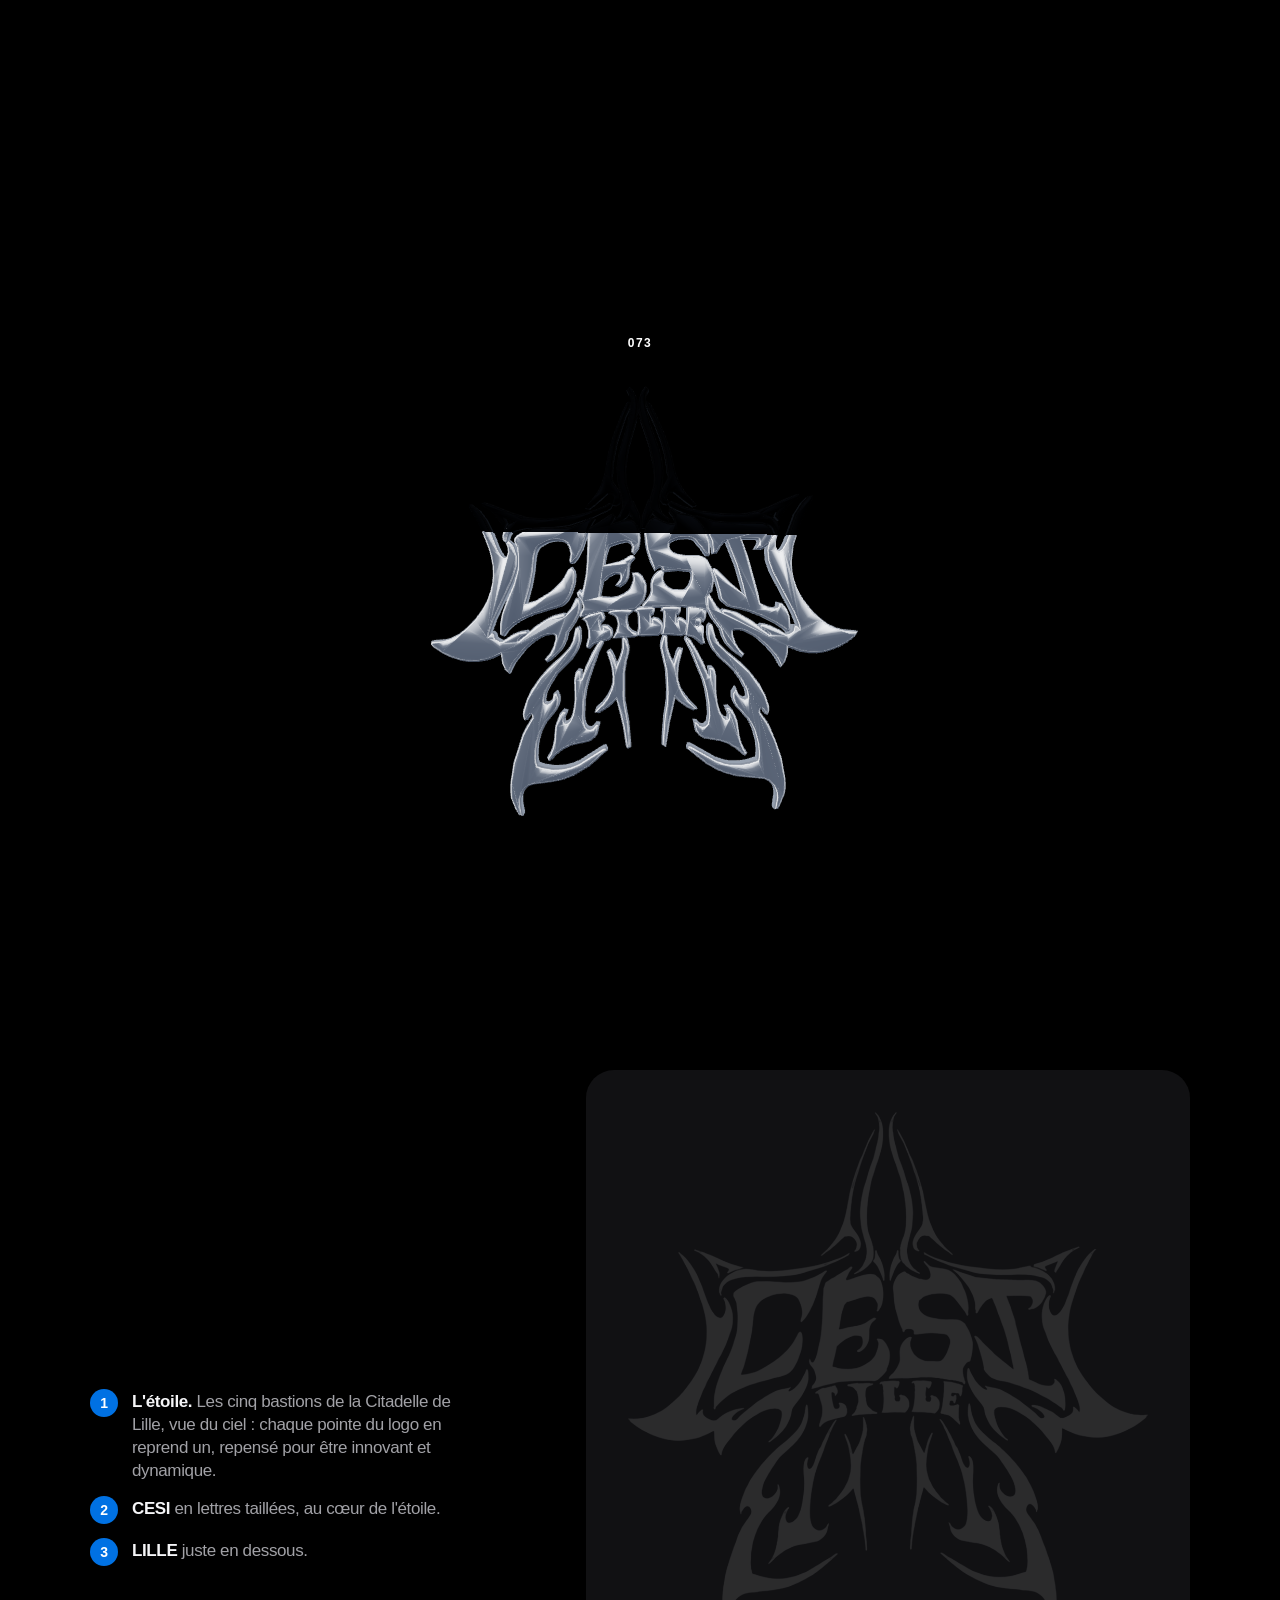
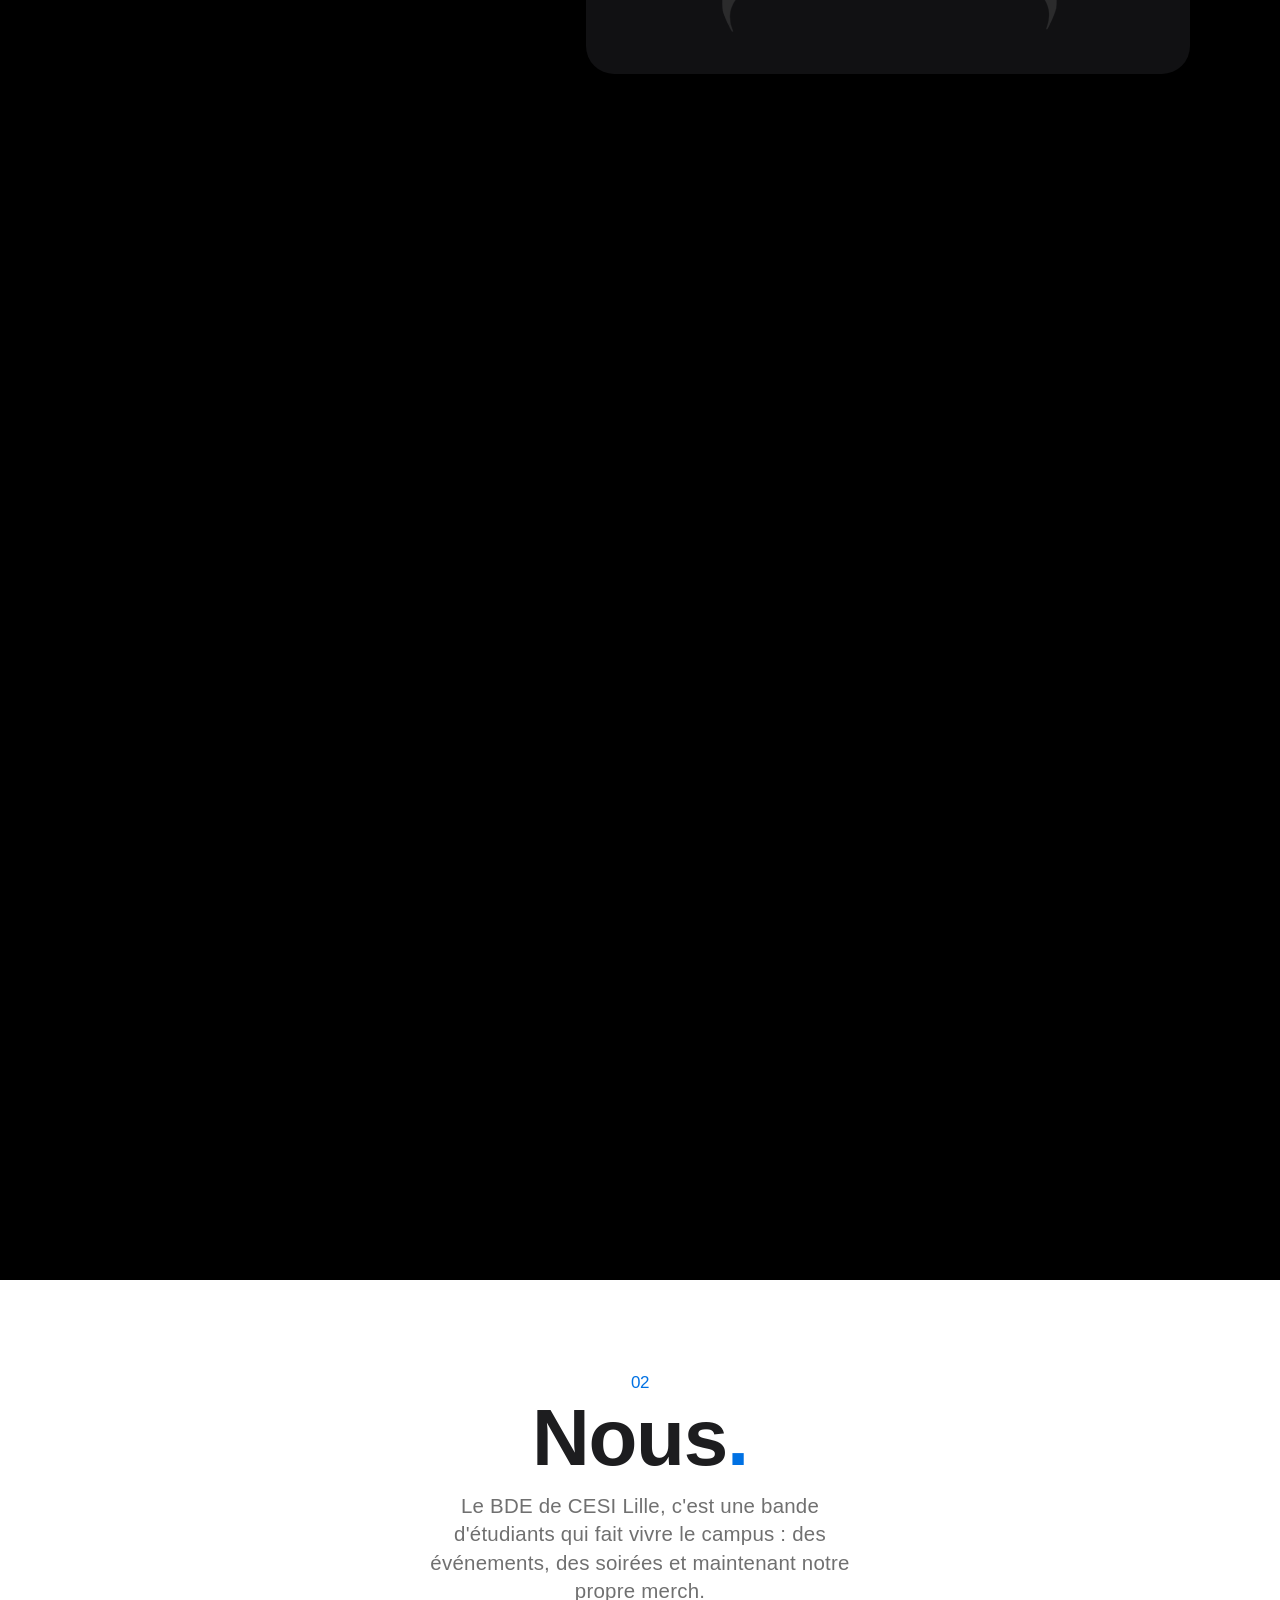
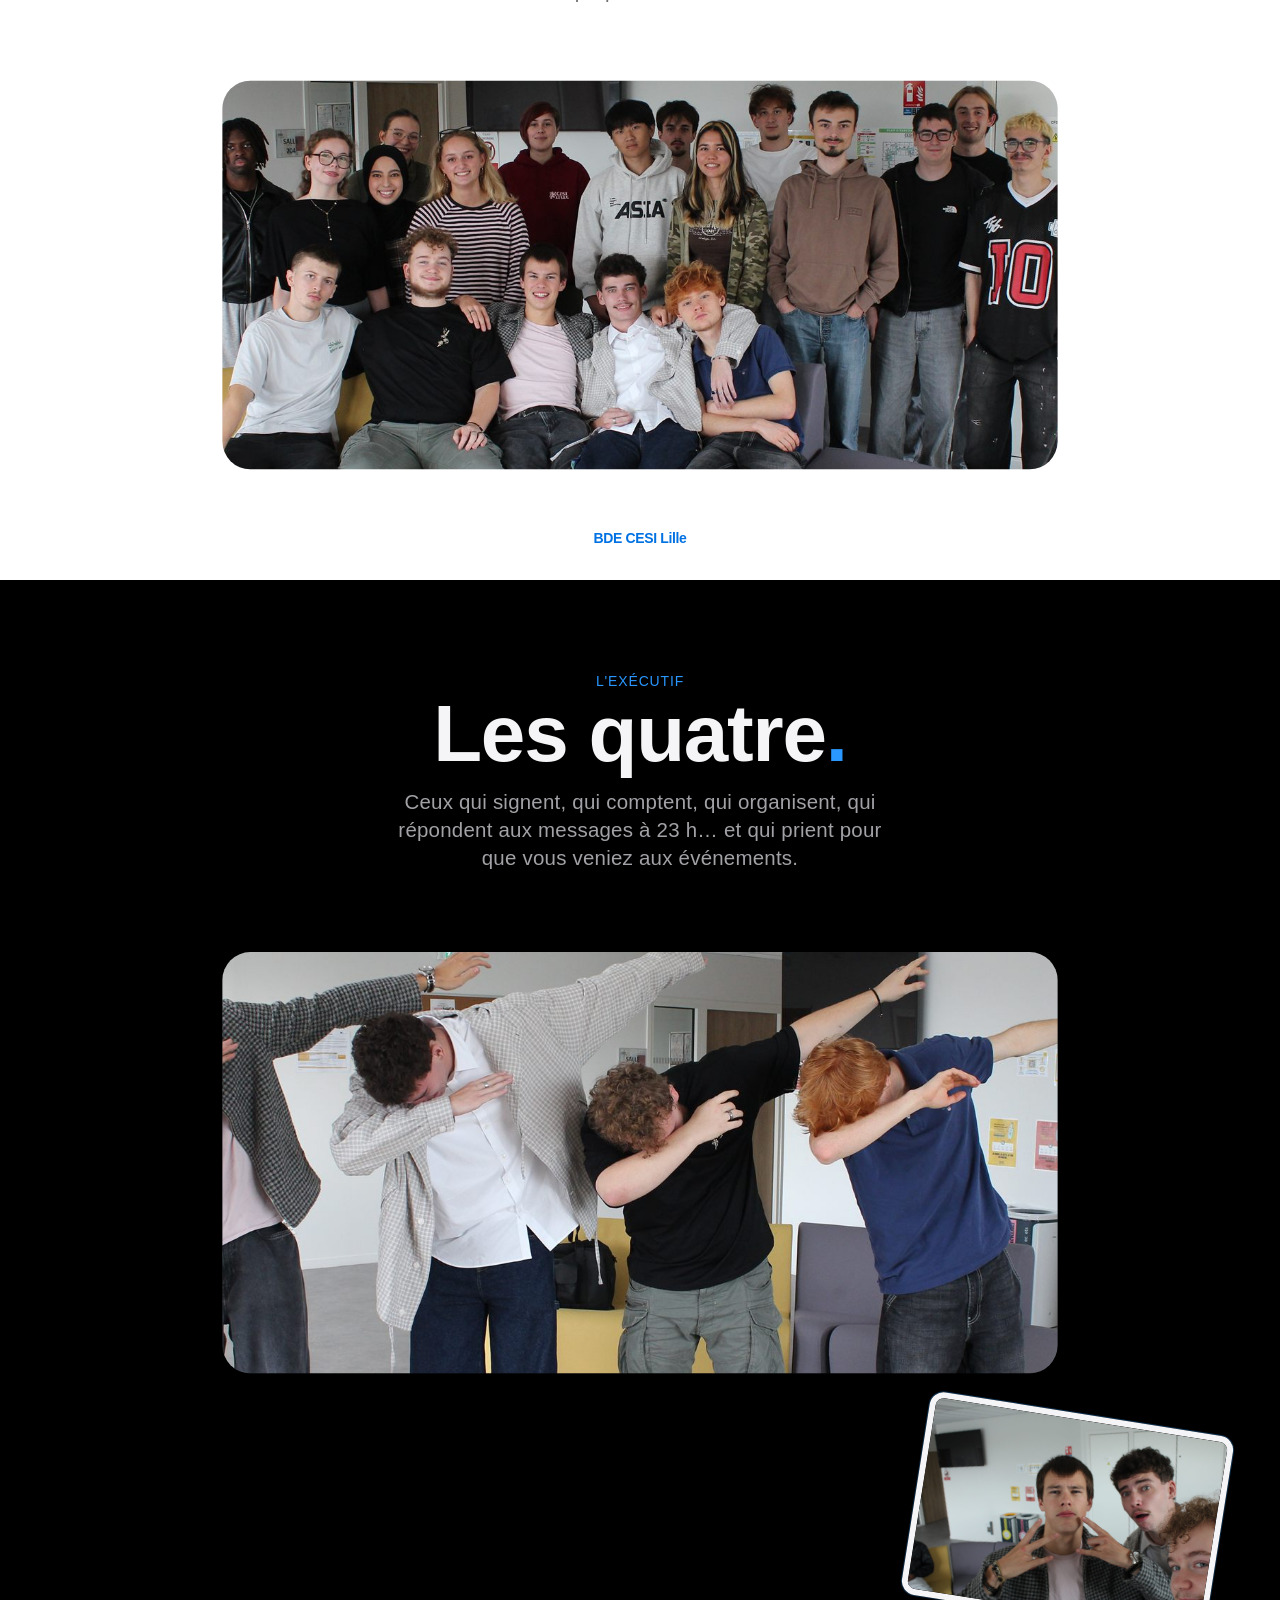
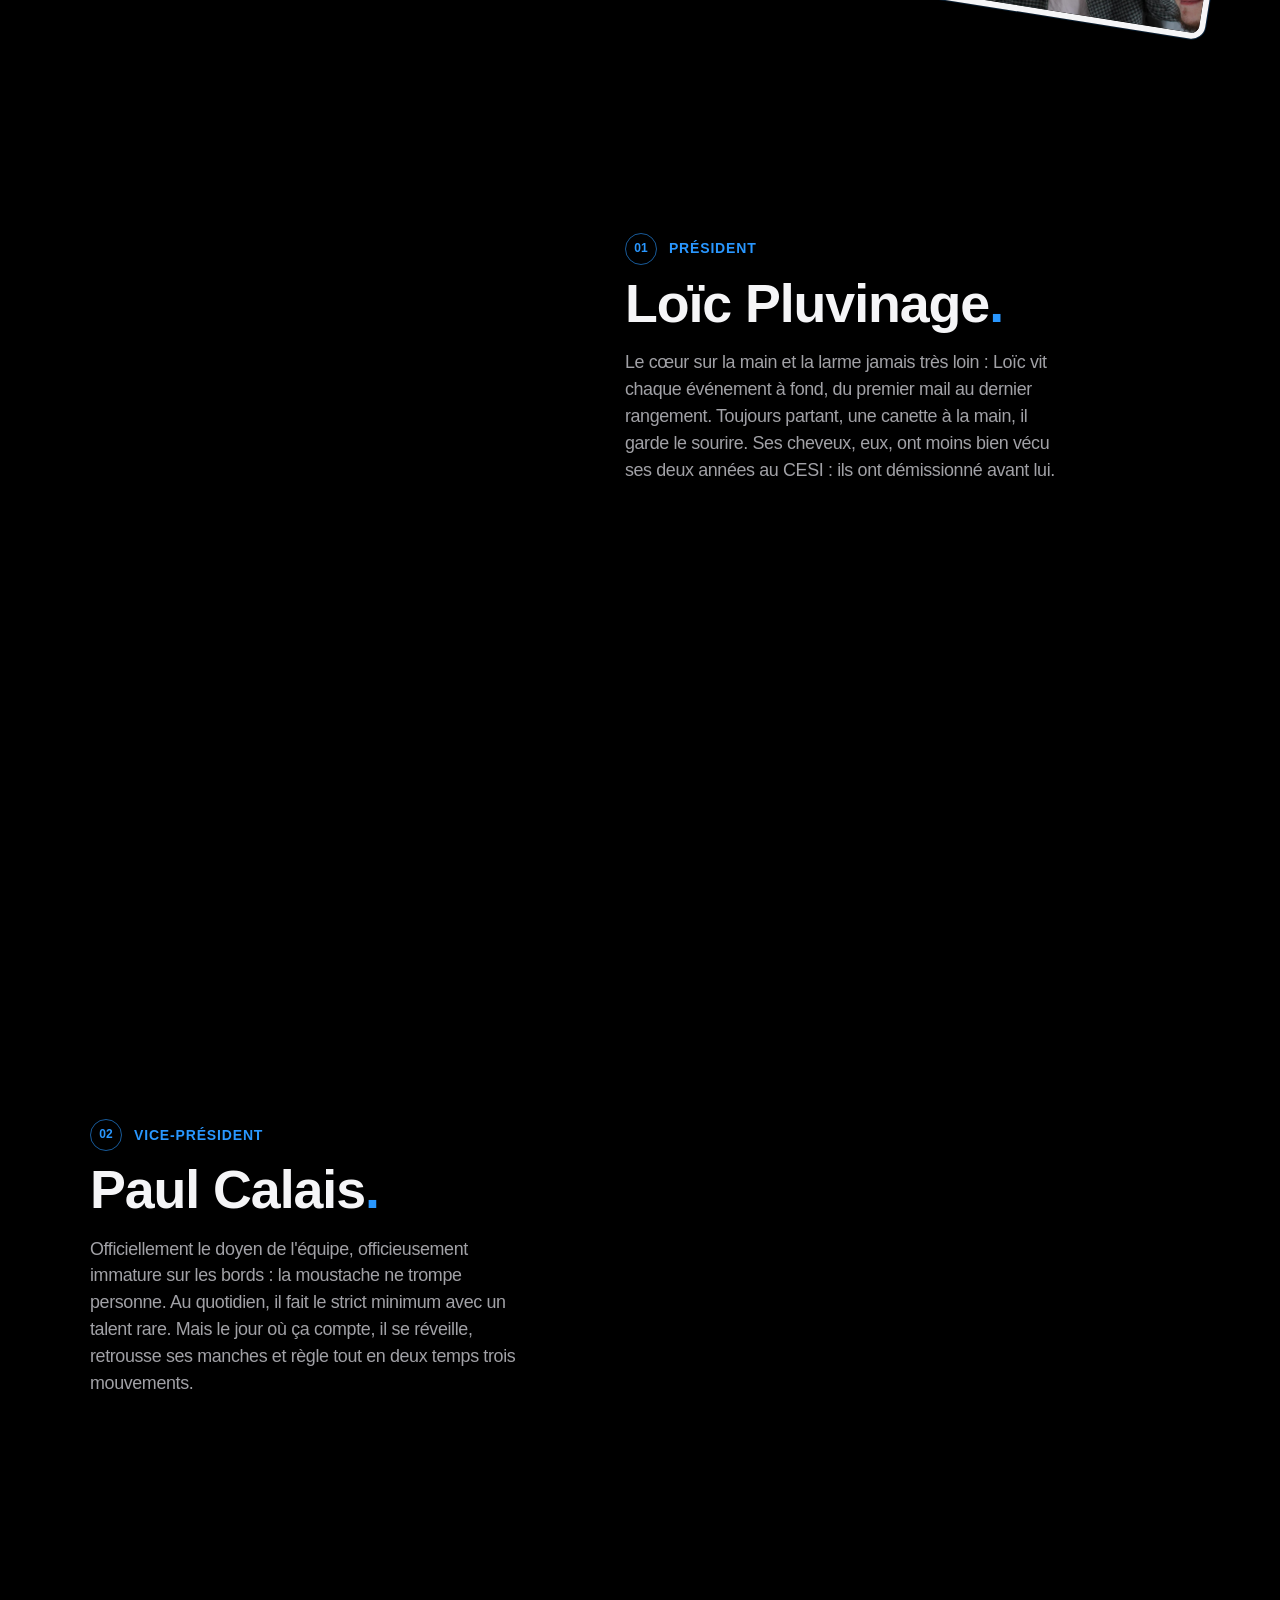
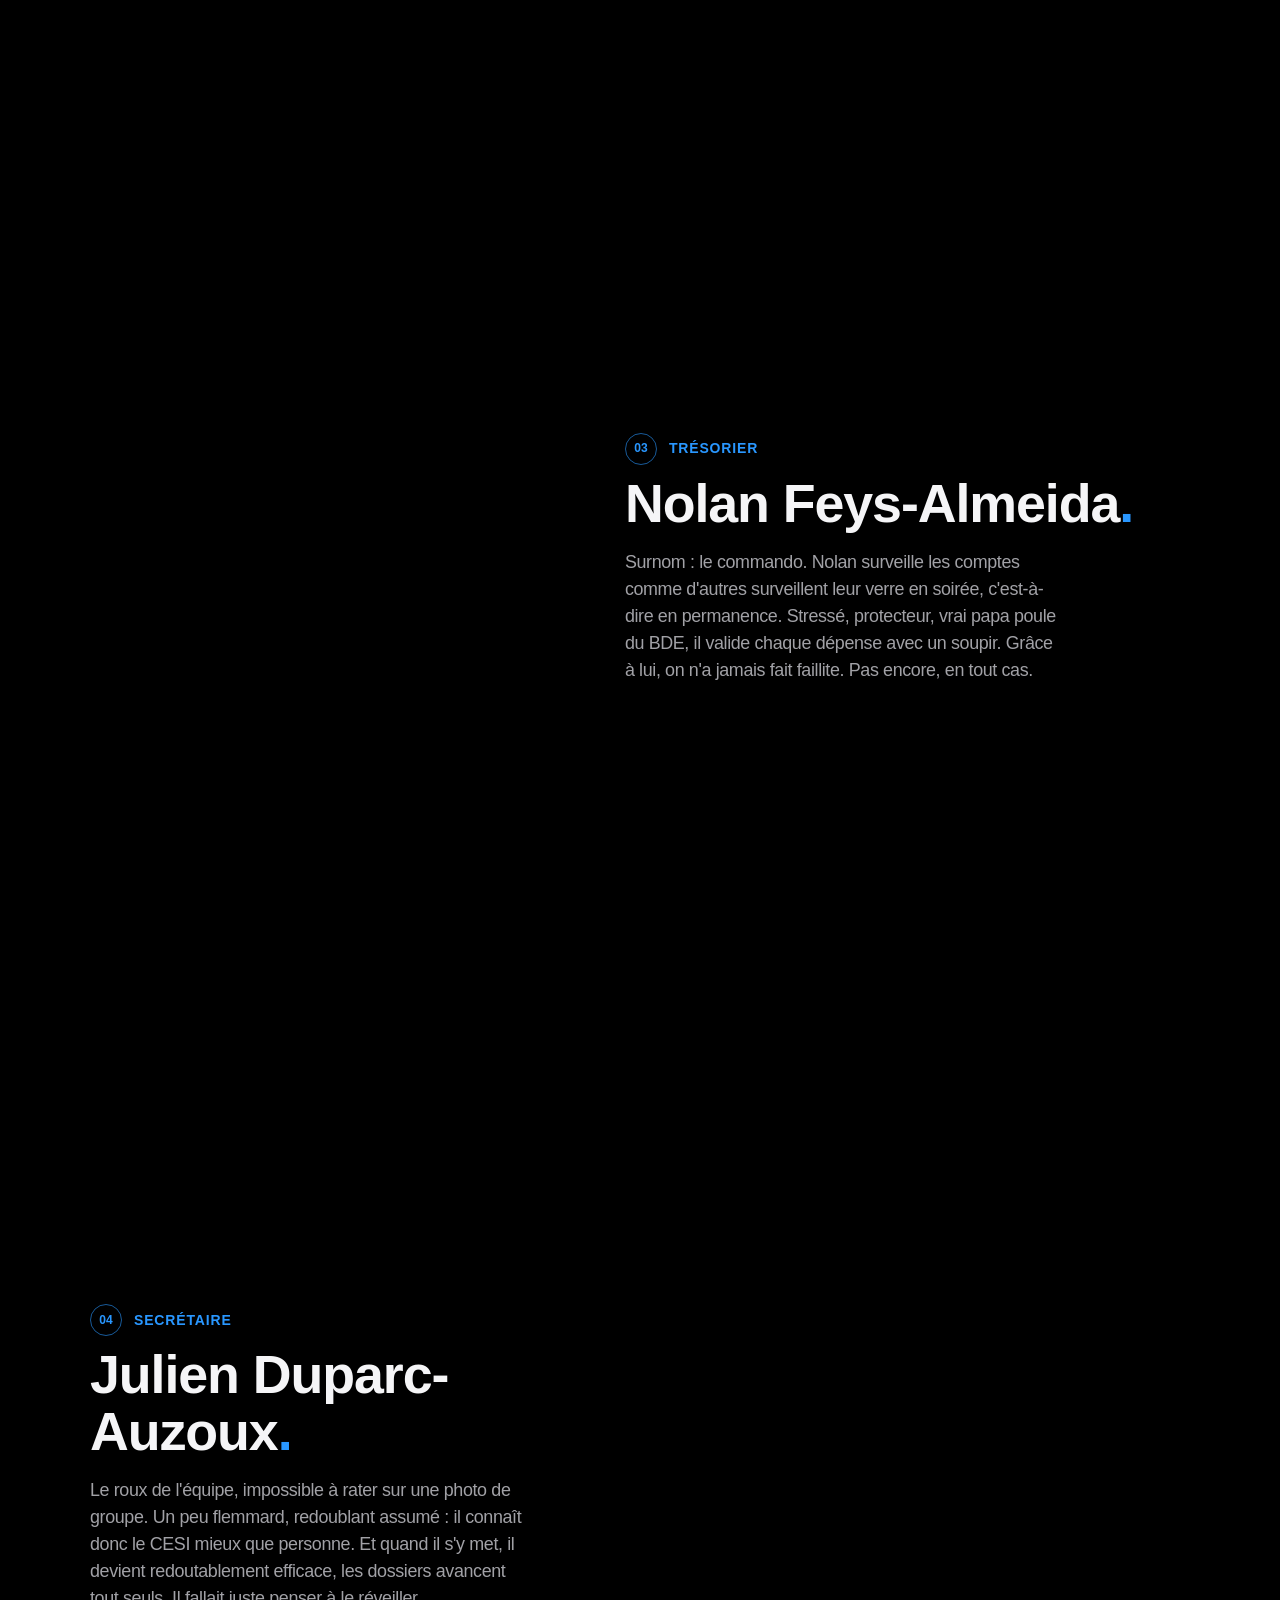
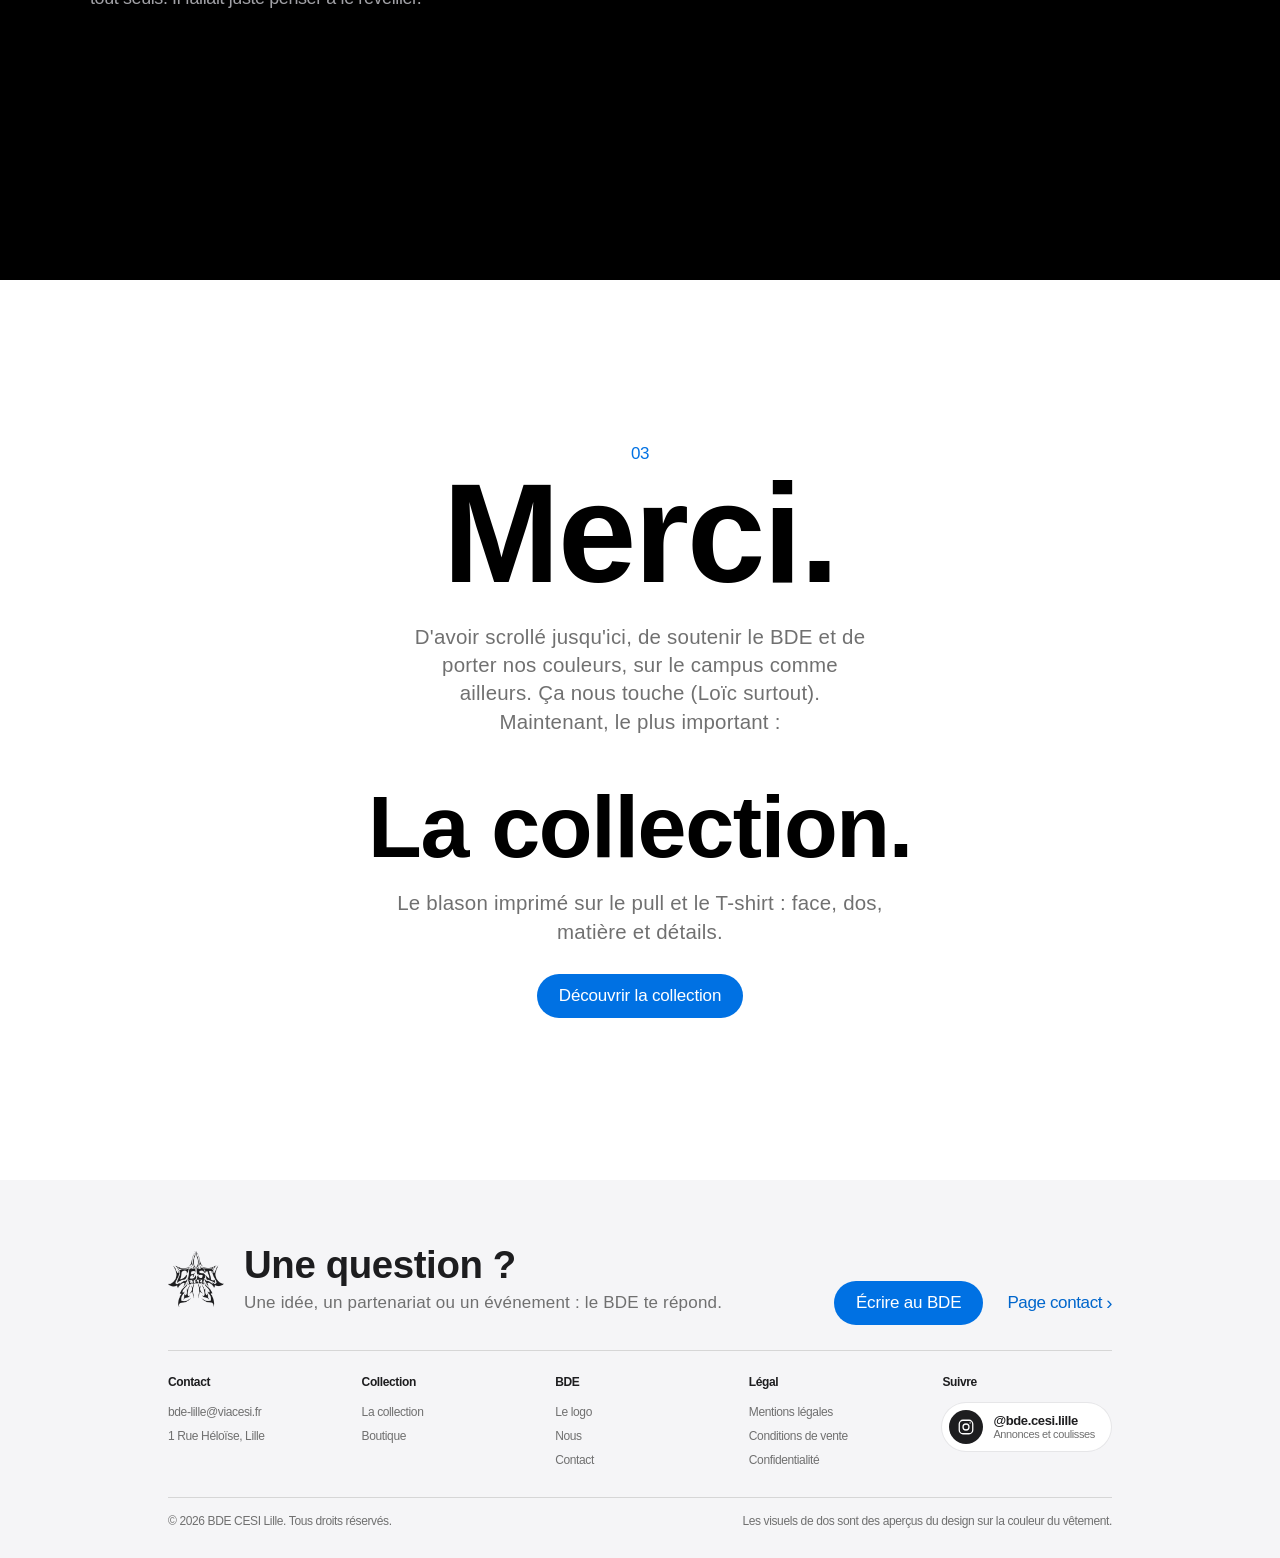
==== index.html @ ef1045b8 "Collection sur téléphone : fond gris sous la tringle avant le booster, photo fixe dans la fiche, −10" ====
<!DOCTYPE html>
<html lang="fr">
<head>
<meta charset="UTF-8">
<meta name="viewport" content="width=device-width, initial-scale=1, viewport-fit=cover">
<meta http-equiv="Content-Security-Policy" content="default-src 'self' https://bde-cesi-lille.sumupstore.com; img-src 'self' data:; style-src 'self' 'unsafe-inline'; script-src 'self'; connect-src 'self'; base-uri 'self'; form-action 'self'; object-src 'none'; frame-src 'none'; worker-src 'none'; manifest-src 'none'; media-src 'none'">
<meta name="referrer" content="strict-origin-when-cross-origin">
<meta name="theme-color" content="#ffffff">
<title>BDE CESI Lille</title>
<meta name="description" content="Le BDE de CESI Lille, école d'ingénieurs lilloise. Découvrez le nouveau blason CESI Lille 2026-2027, son rendu sur le hoodie et le T-shirt, et le BDE qui le porte.">
<meta property="og:title" content="BDE CESI Lille – Le blason 2026-2027">
<meta property="og:description" content="Le nouveau blason CESI Lille, du dessin au vêtement.">
<meta property="og:image" content="https://bde-cesi-lille.fr/images/partage.jpg">
<meta property="og:image:width" content="1200">
<meta property="og:image:height" content="630">
<meta property="og:image:alt" content="Logo du BDE CESI Lille, noir sur fond blanc">
<meta property="og:type" content="website">
<meta name="twitter:card" content="summary_large_image">
<meta name="twitter:image" content="https://bde-cesi-lille.fr/images/partage.jpg">
<link rel="icon" type="image/png" href="favicon.png">
<link rel="stylesheet" href="site.css?v=2026112638">
<script src="boot.js?v=2026112638"></script>
<script src="vendor/gsap.min.js" defer></script>
<script src="vendor/ScrollTrigger.min.js" defer></script>
<script src="products.js?v=2026112638" defer></script>
<script src="chargement.js?v=2026112638" defer></script>
<script src="nav.js?v=2026112638" defer></script>
<script src="logo-shape.js?v=2026112638" defer></script>
<script type="module" src="pendant.js?v=2026112638"></script>
<script src="home.js?v=2026112638" defer></script>
</head>
<body>
<!-- Écran de chargement (une fois par session) : la page est noire et le médaillon 3D lui-même se remplit de chrome liquide -->
<div class="loader" id="loader" aria-hidden="true">
  <p class="ld-count" id="ldCount">000</p>
</div>
<!-- Filtre « liquide » de la peinture du curseur : les gouttes se fondent en une seule masse aux bords nets et arrondis -->
<svg class="sr" width="0" height="0" aria-hidden="true" focusable="false"><filter id="inkGoo" x="-10%" y="-10%" width="120%" height="120%" color-interpolation-filters="sRGB">
  <feGaussianBlur in="SourceGraphic" stdDeviation="16" result="b"/>
  <feColorMatrix in="b" mode="matrix" values="1 0 0 0 0  0 1 0 0 0  0 0 1 0 0  0 0 0 26 -11"/>
</filter></svg>
<a class="skip" href="#contenu">Aller au contenu</a>

<!-- Navigation globale -->
<header class="gnav" id="gnav" data-intro>
  <div class="wrap">
    <a class="brand" href="./" aria-label="BDE CESI Lille – accueil"><img src="images/logo-noir.png" alt="" width="192" height="192"></a>
    <nav aria-label="Navigation principale">
      <ul>
        <li><a href="./" aria-current="page">Accueil</a></li>
        <li><a href="collection.html">Collection</a></li>
        <li><a href="boutique.html">Boutique</a></li>
        <li><a href="contact.html">Contact</a></li>
      </ul>
    </nav>
    <div class="tools">
      <a class="icon" href="boutique.html" aria-label="Boutique"><svg viewBox="0 0 24 24" width="17" height="17" fill="none" stroke="currentColor" stroke-width="1.5" stroke-linecap="round" stroke-linejoin="round" aria-hidden="true"><path d="M6 8h12l-1 12H7L6 8z"/><path d="M9 8V6a3 3 0 0 1 6 0v2"/></svg></a>
      <button class="icon burger" type="button" aria-label="Ouvrir le menu" aria-expanded="false" aria-controls="sheet"><span></span><span></span></button>
    </div>
  </div>
</header>
<nav class="sheet" id="sheet" aria-label="Menu">
  <a href="./">Accueil</a>
  <a href="collection.html">Collection</a>
  <a href="boutique.html">Boutique</a>
  <a href="contact.html">Contact</a>
</nav>

<main id="contenu">

<!-- HERO -->
<section class="hero" id="hero" aria-labelledby="hero-title">
  <div class="hero-copy" id="heroCopy">
    <h1 class="display" id="hero-title">
      <span class="ln"><span>Porter l'école.</span></span>
      <span class="ln"><span>Bien au-delà du campus.</span></span>
    </h1>
    <p class="lead sub muted" data-intro>Le nouveau blason CESI Lille 2026–2027.</p>
  </div>
  <div class="stage" id="stage">
    <div class="logo" id="heroLogo">
      <div class="spin" id="heroSpin" role="img" tabindex="0" aria-label="Pendentif chromé au blason CESI Lille. Maintiens le clic et fais glisser pour le faire tourner, ou utilise les flèches du clavier.">
        <img src="images/logo-noir-grand.png" alt="" width="1000" height="1000" fetchpriority="high" draggable="false">
        <span class="shine" aria-hidden="true"></span>
      </div>
    </div>
  </div>
  <p class="drag-hint" aria-hidden="true" data-intro><svg width="18" height="18" viewBox="0 0 24 24" fill="none" stroke="currentColor" stroke-width="1.6" stroke-linecap="round" stroke-linejoin="round"><path d="M21 12a9 9 0 1 1-3-6.7"/><path d="M21 4v5h-5"/></svg>Maintiens et fais glisser pour le faire tourner</p>
  <div class="scroll-hint" aria-hidden="true" data-intro><i></i>Défiler</div>
</section>

<!-- ===================== 01 · LE DESIGN =====================
     Le médaillon 3D de la hero vient se poser dans ce socle (le logo dessiné),
     puis le titre et l'explication apparaissent. -->
<section class="socle" id="design" aria-labelledby="design-title">
  <div class="socle-txt">
    <p class="num s-in">01</p>
    <h2 class="display s-in" id="design-title">Notre logo.</h2>
    <p class="lead s-in"><b>Une étoile, inspirée de la Citadelle de Lille.</b></p>
    <ol class="keys">
      <li class="s-in" data-k="1"><span class="k">1</span><p><b>L'étoile.</b> Les cinq bastions de la Citadelle de Lille, vue du ciel : chaque pointe du logo en reprend un, repensé pour être innovant et dynamique.</p></li>
      <li class="s-in" data-k="2"><span class="k">2</span><p><b>CESI</b> en lettres taillées, au cœur de l'étoile.</p></li>
      <li class="s-in" data-k="3"><span class="k">3</span><p><b>LILLE</b> juste en dessous.</p></li>
    </ol>
  </div>
  <div class="socle-box" id="medalTarget">
    <img class="flat-logo" src="images/logo-noir-grand.png" alt="" width="1000" height="1000" loading="lazy" decoding="async">
    <!-- Repères qui relient l'explication au logo (coordonnées en % du socle) -->
    <div class="notes s-in" id="socleNotes" aria-hidden="true">
      <svg viewBox="0 0 100 100" preserveAspectRatio="none">
        <!-- Silhouette reprise par le logo : la pointe haute, les épaules, les deux ailes et les deux pointes basses -->
        <polygon class="star-line" data-k="1" points="50.7,6.2 64.7,26.5 85,26.5 94.3,57.5 66.3,55 75.2,66.7 77,92.9 59.4,90 56.4,76 44.9,76 41.9,90 24.3,92.9 26.1,66.7 35.1,55 7,57.5 16.3,26.5 35.1,26.5"/>
        <line data-k="1" x1="63" y1="12" x2="51.5" y2="11"/>
        <line data-k="2" x1="13" y1="31.5" x2="21" y2="39"/>
        <line data-k="3" x1="80" y1="69" x2="61.5" y2="57.5"/>
        <!-- Plan simplifié de la Citadelle (Vauban) : 5 bastions posés sur les 5 pointes du logo, un seul rempart -->
        <g class="citadel">
          <polygon class="cit-wall" pathLength="1" points="41.4,33.4 37.1,26.8 50.7,6.2 64.2,26.8 59.9,33.4 72,51.6 77,47.7 94.3,57.5 78.5,69.6 73,66.4 69.3,72.2 75.1,74 77,92.9 58.9,87.2 58.3,81.2 43,81.2 42.4,87.2 24.3,92.9 26.2,74 32,72.2 28.3,66.4 22.8,69.6 7,57.5 24.3,47.7 29.3,51.6"/>
        </g>
      </svg>
      <span class="k" data-k="1" style="left:66%;top:12%">1</span>
      <span class="k" data-k="2" style="left:11%;top:29%">2</span>
      <span class="k" data-k="3" style="left:83%;top:71%">3</span>
      <span class="cit-lbl" style="left:50.7%;top:24%">Bastion du Dauphin</span>
      <span class="cit-lbl" style="left:80%;top:62%">Bastion du Roy</span>
      <span class="cit-lbl" style="left:67%;top:86%">Bastion d'Anjou</span>
      <span class="cit-lbl" style="left:34%;top:86%">Bastion de la Reine</span>
      <span class="cit-lbl" style="left:21%;top:62%">Bastion de Turenne</span>
      <span class="cit-lbl main" style="left:50.7%;top:60%">Place d'armes</span>
      <span class="cit-hint"><span class="mouse">Fais défiler pour voir la Citadelle</span><span class="touch">Touche le logo pour voir la Citadelle</span></span>
    </div>
  </div></section>


<!-- ===================== 02 · NOUS : l'équipe (fond blanc) ===================== -->
<section class="team-intro" id="nous" aria-labelledby="nous-title">
  <div class="wrap">
    <p class="num" data-rise>02</p>
    <h2 class="display" id="nous-title" data-rise>Nous<span class="dot">.</span></h2>
    <p class="lead" data-rise>Le BDE de CESI Lille, c'est une bande d'étudiants qui fait vivre le campus : des événements, des soirées et maintenant notre propre merch.</p>
  </div>
  <figure class="team-photo">
    <div class="tp-media" id="teamPhoto"><img src="images/equipe/groupe.jpg" alt="Photo de groupe du BDE CESI Lille, assis et debout autour d'un canapé jaune" width="2000" height="1333" loading="lazy" decoding="async"></div>
    <figcaption data-rise><b>BDE CESI Lille</b></figcaption>
  </figure>
</section>

<!-- ===================== L'EXÉCUTIF (fond noir) ===================== -->
<section class="exec" id="executif" data-dark aria-labelledby="exec-title">
  <div class="exec-slide">
  <div class="wrap exec-head">
    <p class="num" data-rise>L'exécutif</p>
    <h2 class="display" id="exec-title" data-rise>Les quatre<span class="dot">.</span></h2>
    <p class="lead" data-rise>Ceux qui signent, qui comptent, qui organisent, qui répondent aux messages à 23 h… et qui prient pour que vous veniez aux événements.</p>
  </div>
  <figure class="exec-photo">
    <div class="ep-media" id="execPhoto"><img src="images/equipe/executif.jpg" alt="Les quatre membres de l'exécutif du BDE font un dab" width="2000" height="1333" loading="lazy" decoding="async"></div>
    <img class="ep-pola" id="execPola" src="images/equipe/executif-trio.jpg" alt="Selfie de trois membres de l'exécutif" width="1400" height="933" loading="lazy" decoding="async">
  </figure>

  </div>

  <div class="members">
    <article class="member" aria-labelledby="m-loic">
      <div class="m-media"><img class="m-main m-whole" src="images/equipe/loic.jpg" alt="Loïc Pluvinage, président du BDE" width="1400" height="1326" loading="lazy" decoding="async">
        <img class="m-extra" src="images/equipe/loic-2.jpg" alt="" width="1400" height="933" loading="lazy" decoding="async"></div>
      <div class="m-txt">
        <p class="m-role" data-rise><span>01</span>Président</p>
        <h3 id="m-loic" data-rise>Loïc Pluvinage<span class="dot">.</span></h3>
        <p data-rise>Le cœur sur la main et la larme jamais très loin : Loïc vit chaque événement à fond, du premier mail au dernier rangement. Toujours partant, une canette à la main, il garde le sourire. Ses cheveux, eux, ont moins bien vécu ses deux années au CESI : ils ont démissionné avant lui.</p>
      </div>
    </article>

    <article class="member flip" aria-labelledby="m-paul">
      <div class="m-media"><img class="m-main" src="images/equipe/paul.jpg" alt="Paul Calais, vice-président du BDE" width="1076" height="1275" loading="lazy" decoding="async">
        <img class="m-extra" src="images/equipe/paul-2.jpg" alt="" width="1037" height="691" loading="lazy" decoding="async"></div>
      <div class="m-txt">
        <p class="m-role" data-rise><span>02</span>Vice-président</p>
        <h3 id="m-paul" data-rise>Paul Calais<span class="dot">.</span></h3>
        <p data-rise>Officiellement le doyen de l'équipe, officieusement immature sur les bords : la moustache ne trompe personne. Au quotidien, il fait le strict minimum avec un talent rare. Mais le jour où ça compte, il se réveille, retrousse ses manches et règle tout en deux temps trois mouvements.</p>
      </div>
    </article>

    <article class="member" aria-labelledby="m-nolan">
      <div class="m-media"><img class="m-main" src="images/equipe/nolan.jpg" alt="Nolan Feys-Almeida, trésorier du BDE" width="1092" height="1176" loading="lazy" decoding="async"></div>
      <div class="m-txt">
        <p class="m-role" data-rise><span>03</span>Trésorier</p>
        <h3 id="m-nolan" data-rise>Nolan Feys-Almeida<span class="dot">.</span></h3>
        <p data-rise>Surnom : le commando. Nolan surveille les comptes comme d'autres surveillent leur verre en soirée, c'est-à-dire en permanence. Stressé, protecteur, vrai papa poule du BDE, il valide chaque dépense avec un soupir. Grâce à lui, on n'a jamais fait faillite. Pas encore, en tout cas.</p>
      </div>
    </article>

    <article class="member flip" aria-labelledby="m-julien">
      <div class="m-media"><img class="m-main" src="images/equipe/julien.jpg" alt="Julien Duparc-Auzoux, secrétaire du BDE" width="1092" height="1400" loading="lazy" decoding="async">
        <img class="m-extra" src="images/equipe/julien-2.jpg" alt="" width="1400" height="933" loading="lazy" decoding="async"></div>
      <div class="m-txt">
        <p class="m-role" data-rise><span>04</span>Secrétaire</p>
        <h3 id="m-julien" data-rise>Julien Duparc-Auzoux<span class="dot">.</span></h3>
        <p data-rise>Le roux de l'équipe, impossible à rater sur une photo de groupe. Un peu flemmard, redoublant assumé : il connaît donc le CESI mieux que personne. Et quand il s'y met, il devient redoutablement efficace, les dossiers avancent tout seuls. Il fallait juste penser à le réveiller.</p>
      </div>
    </article>
  </div>
</section>

<!-- Merci + lien vers la collection : un seul calque de liquide noir pour les deux (aucune coupure entre elles) -->
<div class="ink-zone" id="inkZone">
<!-- ===================== MERCI (fond blanc, même liquide que la hero) ===================== -->
<section class="thanks" id="merci" aria-labelledby="merci-title">
  <p class="num thanks-num" data-rise>03</p>
  <div class="thanks-copy">
    <h2 class="display" id="merci-title" data-rise>Merci.</h2>
    <p class="lead" data-rise>D'avoir scrollé jusqu'ici, de soutenir le BDE et de porter nos couleurs, sur le campus comme ailleurs. Ça nous touche (Loïc surtout). Maintenant, le plus important :</p>
  </div>
</section>

<!-- Fin de page : vers la collection -->
<section class="next-step" id="suite" aria-labelledby="next-design">
  <div class="wrap">
    <h2 class="display" id="next-design" data-rise>La collection.</h2>
    <p class="lead muted" data-rise>Le blason imprimé sur le pull et le T-shirt : face, dos, matière et détails.</p>
    <a class="pill blue lg" href="collection.html" data-rise>Découvrir la collection</a>
  </div>
</section>
</div></main>

<!-- Pied de page unique : contact + liens -->
<footer id="contact" aria-labelledby="contact-title">
  <div class="wrap">
    <div class="fhead">
      <div class="fh-txt">
        <img class="mark" src="images/logo-noir.png" alt="" width="192" height="192">
        <div>
          <h2 id="contact-title">Une question ?</h2>
          <p class="lead">Une idée, un partenariat ou un événement : le BDE te répond.</p>
        </div>
      </div>
      <div class="ctas">
        <a class="pill blue lg" href="mailto:bde-lille@viacesi.fr" data-mail>Écrire au BDE</a>
        <a class="link" href="contact.html">Page contact</a>
      </div>
    </div>
    <div class="fcols">
      <div><h4>Contact</h4><a href="mailto:bde-lille@viacesi.fr" data-mail data-mail-text>bde-lille@viacesi.fr</a><span>1 Rue Héloïse, Lille</span></div>
      <div><h4>Collection</h4><a href="collection.html">La collection</a><a href="boutique.html">Boutique</a></div>
      <div><h4>BDE</h4><a href="./#design">Le logo</a><a href="./#nous">Nous</a><a href="contact.html">Contact</a></div>
      <div><h4>Légal</h4><a href="infos-legales.html#mentions">Mentions légales</a><a href="infos-legales.html#cgv">Conditions de vente</a><a href="infos-legales.html#confidentialite">Confidentialité</a></div>
      <div><h4>Suivre</h4><a class="ig" href="https://www.instagram.com/bde.cesi.lille/" target="_blank" rel="noopener noreferrer" aria-label="Instagram du BDE CESI Lille, @bde.cesi.lille (nouvel onglet)"><span class="ig-ico" aria-hidden="true"><svg viewBox="0 0 24 24" width="18" height="18" fill="none" stroke="currentColor" stroke-width="1.7" stroke-linecap="round" stroke-linejoin="round"><rect x="3" y="3" width="18" height="18" rx="5"/><circle cx="12" cy="12" r="4"/><circle cx="17.5" cy="6.5" r=".9" fill="currentColor" stroke="none"/></svg></span><span class="ig-txt"><b>@bde.cesi.lille</b><small>Annonces et coulisses</small></span></a></div>
    </div>
    <div class="copy"><span>© 2026 BDE CESI Lille. Tous droits réservés.</span><span>Les visuels de dos sont des aperçus du design sur la couleur du vêtement.</span></div>
  </div>
</footer>
</body>
</html>
---- site.css ----
/* =====================================================================
   BDE CESI Lille — système visuel (galerie blanche, typographie compacte)
   Partagé par Accueil / Boutique / Contact
   ===================================================================== */
/* Police de la marque, dans l'esprit gothique du logo (Pirata One, licence OFL, hébergée sur le site) */
@font-face{font-family:"Pirata One";src:url(fonts/pirata-one-latin.woff2) format("woff2");font-weight:400;font-style:normal;font-display:swap}
:root{
  --nav:64px;
  --brand:"Pirata One",Georgia,serif;
  --white:#ffffff; --mist:#f5f5f7; --frost:#fafafc; --hairline:#d6d6d6; --control:#e6e6e8;
  --ink:#1d1d1f; --slate:#707070; --steel:#86868b;
  --blue:#0066cc; --blue-fill:#0071e3; --orange:#b64400;

  --display:"SF Pro Display",-apple-system,BlinkMacSystemFont,"Inter","Segoe UI Variable Display","Segoe UI","Helvetica Neue",Arial,sans-serif;
  --text:"SF Pro Text",-apple-system,BlinkMacSystemFont,"Inter","Segoe UI Variable Text","Segoe UI","Helvetica Neue",Arial,sans-serif;

  --r-card:28px; --r-nav:20px; --r-pill:9999px;
  --section:clamp(64px,9vw,128px);
  --gap:20px;
  --gutter:clamp(16px,4vw,40px);
  --maxw:1180px;
  --ease:cubic-bezier(.22,1,.36,1);
  --line:0 0 0 1px var(--control);
}

/* Transitions entre les pages (navigateurs récents) : même langage que l'arrivée du médaillon,
   fondu + flou + léger zoom ; la barre de navigation reste en place */
@view-transition{navigation:auto}
#gnav{view-transition-name:gnav}
::view-transition-old(root){animation:vt-out .45s cubic-bezier(.4,0,.2,1) both}
::view-transition-new(root){animation:vt-in .75s var(--ease) both}
@keyframes vt-out{to{opacity:0;transform:scale(.97) translateY(-18px);filter:blur(10px)}}
@keyframes vt-in{from{opacity:0;transform:scale(1.04) translateY(28px);filter:blur(16px)}}
@media (prefers-reduced-motion:reduce){@view-transition{navigation:none}}

/* Curseur de la hero (accueil, souris) : pastille en « difference » (inverse ce qu'elle survole),
   grand rond sur le titre (texte qui passe en blanc), halo irisé sur le médaillon (mode « color » : seul le chrome se teinte) */
/* Effet peinture : une traînée d'encre noire suit la souris derrière le contenu de la hero (et derrière le médaillon).
   Le texte passe en « difference » : noir sur le blanc, blanc sur l'encre. */
.hero-paint{position:absolute;inset:0;width:100%;height:100%;z-index:0;pointer-events:none;filter:url(#inkGoo)}
.has-cursor #hero > :not(.hero-paint){position:relative;z-index:1}
.has-cursor #hero .drag-hint,.has-cursor #hero .scroll-hint{position:absolute}
.has-cursor #heroCopy{mix-blend-mode:difference}
.has-cursor #heroCopy h1{color:#fff}
.has-cursor #heroCopy .sub{color:#8f8f8f}
.cur-holo{position:fixed;left:0;top:0;z-index:9000;pointer-events:none;border-radius:50%;opacity:0}
.cur-holo{width:360px;height:360px;margin:-180px 0 0 -180px;mix-blend-mode:color;transition:opacity .45s,width .5s var(--ease),height .5s var(--ease),margin .5s var(--ease);
  background:linear-gradient(125deg,#9c1d14 0%,#d8560c 16%,#eaa90f 30%,#d9d21e 42%,#8fd46a 56%,#2cc9a6 70%,#1aa6c4 84%,#1a63b3 100%) 0 0/130% 130%;
  -webkit-mask:radial-gradient(circle,#000 38%,transparent 70%);mask:radial-gradient(circle,#000 38%,transparent 70%);animation:holo-shift 6s ease-in-out infinite alternate}
.cur-holo.on[data-mode=logo]{opacity:1}
@keyframes holo-shift{to{background-position:100% 100%}}

/* Écran de chargement (accueil) : fond noir, blason qui se remplit de chrome, compteur 100 → 000 */
.loader{display:none}
.ld-on .loader{display:block;position:fixed;inset:0;z-index:9999;pointer-events:auto;cursor:progress;color:#fff}
.ld-on body{overflow:hidden}
/* pendant le chargement, la page est noire autour du médaillon (qui reste à sa place) */
.ld-on body,.ld-on .hero{background:#000}
.ld-count{position:absolute;left:50%;top:38vh;transform:translateX(-50%);margin:0;font:600 12px/1 var(--text);letter-spacing:.12em;font-variant-numeric:tabular-nums}
/* Autres pages (chargement.js) : écran noir plein, le médaillon au centre se remplit de chrome, compteur au-dessus ;
   à la fin le compteur s'efface, un reflet balaie le chrome, puis tout l'écran se fond pour laisser la page */
.loader.ld-solid{background:#000;transition:opacity .9s ease}
.ld-medal{--size:min(62vw,46svh,440px);--fill:0;position:absolute;left:50%;top:50%;width:var(--size);aspect-ratio:1;transform:translate(-50%,-50%)}
.ld-medal img{position:absolute;inset:0;width:100%;height:100%;filter:invert(1)}
.ld-medal img:first-child{opacity:.16}
.ld-medal .ld-fill{clip-path:inset(calc((1 - var(--fill)) * 100%) 0 0 0)}      /* sans 3D : le logo blanc monte de bas en haut */
.ld-medal.is-3d img{display:none}
.ld-medal canvas{position:absolute;inset:0;width:100%;height:100%}
.ld-solid .ld-count{top:calc(50% - min(62vw,46svh,440px) / 2 - 28px);transition:opacity .35s}
.ld-done .ld-count{opacity:0}
.loader.ld-out{opacity:0}

*,*::before,*::after{box-sizing:border-box}
html{-webkit-text-size-adjust:100%;text-size-adjust:100%;scrollbar-width:none}
html::-webkit-scrollbar{display:none}
@supports not (overflow-x:clip){ html{overflow-x:hidden} }   /* anciens Safari (iOS 15) : pas de défilement horizontal parasite */   /* pas de barre de défilement visible : la page défile normalement */
body{margin:0;background:var(--white);color:var(--ink);font-family:var(--text);font-size:17px;line-height:1.47;letter-spacing:-.022em;-webkit-font-smoothing:antialiased;-moz-osx-font-smoothing:grayscale;overflow-x:clip}
img{display:block;max-width:100%;height:auto}
a{color:inherit;text-decoration:none}
button{font:inherit;color:inherit;background:none;border:0;padding:0;cursor:pointer}
h1,h2,h3,h4,p{margin:0}
:focus-visible{outline:2px solid var(--blue-fill);outline-offset:3px;border-radius:6px}
/* téléphone : pas de carré bleu à chaque toucher (surbrillance par défaut du navigateur) ; le contour de focus
   reste pour la navigation au clavier, mais pas après un toucher ou un clic */
html{-webkit-tap-highlight-color:transparent}
:focus:not(:focus-visible){outline:none}
.ps-card:focus,.zoom-box:focus{outline:none}
.skip{position:absolute;left:-9999px;top:8px;z-index:200;background:var(--ink);color:#fff;padding:10px 16px;border-radius:var(--r-pill);font-size:14px}
.skip:focus{left:16px}
.wrap{width:100%;max-width:var(--maxw);margin:0 auto;padding:0 var(--gutter)}
.sr{position:absolute;width:1px;height:1px;overflow:hidden;clip:rect(0 0 0 0);white-space:nowrap}

/* ---------- Typo ---------- */
.kicker{font-family:var(--display);font-weight:600;font-size:21px;line-height:1;letter-spacing:.011em}
.display{font-family:var(--display);font-weight:600;font-size:clamp(44px,7.4vw,80px);line-height:1.05;letter-spacing:-.015em}
.h2{font-family:var(--display);font-weight:600;font-size:clamp(32px,4.6vw,56px);line-height:1.07;letter-spacing:-.005em}
.h3{font-family:var(--display);font-weight:600;font-size:clamp(26px,3.2vw,40px);line-height:1.1}
.lead{font-size:clamp(17px,1.6vw,21px);line-height:1.38;letter-spacing:.011em;color:var(--ink)}
.muted{color:var(--slate)}
.link{color:var(--blue);display:inline-flex;align-items:center;gap:4px}
.link:hover{text-decoration:underline}
.link::after{content:"›";font-size:1.1em;line-height:1;transform:translateY(-.02em)}
.link.plain::after{content:none}

/* ---------- Boutons ---------- */
.pill{display:inline-flex;align-items:center;justify-content:center;gap:6px;border-radius:var(--r-pill);font-size:14px;line-height:18px;letter-spacing:-.01em;padding:9px 16px;white-space:nowrap;transition:background-color .25s,color .25s,box-shadow .25s,transform .25s var(--ease)}
.pill.blue{background:var(--blue-fill);color:#fff}
.pill.blue:hover{background:#0077ed}
.pill.outline{box-shadow:inset 0 0 0 1px var(--steel);color:var(--ink)}
.pill.outline:hover{background:var(--ink);color:#fff;box-shadow:inset 0 0 0 1px var(--ink)}
.pill.lg{font-size:17px;line-height:1.18;padding:12px 22px}
@media (pointer:coarse),(max-width:834px){ .pill{min-height:44px} }   /* cible tactile confortable sur téléphone */
.pill:active{transform:scale(.97)}

/* ---------- Navigation globale ---------- */
.gnav{position:sticky;top:0;z-index:60;height:var(--nav);box-shadow:0 1px 0 rgba(0,0,0,.08);background:rgba(255,255,255,.8);-webkit-backdrop-filter:saturate(180%) blur(20px);backdrop-filter:saturate(180%) blur(20px)}
.gnav .wrap{height:100%;display:flex;align-items:center;justify-content:space-between;max-width:none;padding:0 clamp(20px,4vw,64px);position:relative}
.gnav .brand{display:flex;align-items:center;gap:12px;font-family:var(--brand);font-size:26px;font-weight:400;line-height:1;letter-spacing:.01em;color:var(--ink)}
.gnav .brand img{width:50px;height:50px;object-fit:contain}
.gnav nav{position:absolute;left:50%;transform:translateX(-50%)}
.gnav ul{display:flex;gap:clamp(4px,1.6vw,28px);list-style:none;margin:0;padding:0}
.gnav ul a{display:block;padding:9px 14px;border-radius:var(--r-pill);font-size:16px;line-height:1;letter-spacing:-.01em;color:rgba(0,0,0,.8);transition:color .2s,background-color .25s}
.gnav ul a[aria-current]{color:var(--blue-fill)}   /* page actuelle en bleu */
/* survol d'un lien du menu : texte bleu sur une pastille grise, comme un bouton */
.gnav ul a:hover,.gnav ul a:focus-visible{color:var(--blue-fill);background:rgba(0,0,0,.07)}
.gnav .tools{display:flex;align-items:center;gap:18px}
.gnav .icon{display:grid;place-items:center;width:40px;height:40px;color:rgba(0,0,0,.8)}
.gnav .icon svg{width:22px;height:22px}
.gnav .burger{display:none}
/* Copie noire de la barre du haut, découpée à la frontière d'une section noire (nav.js) */
.gnav-dark{position:absolute;inset:0;visibility:hidden;pointer-events:none;background:#000;box-shadow:0 1px 0 rgba(255,255,255,.08)}
.gnav-dark .brand{color:#f5f5f7}
.gnav-dark .brand img{filter:invert(1)}
.gnav-dark ul a{color:rgba(255,255,255,.78)}
.gnav-dark ul a[aria-current]{color:#2997ff}
/* survol reporté sur la copie noire de la barre (nav.js), sinon il ne se voit pas sur fond noir */
.gnav-dark ul a.is-hover{color:#2997ff;background:rgba(255,255,255,.14)}
.gnav-dark .icon{color:rgba(255,255,255,.85)}
.gnav .burger span{display:block;width:20px;height:1.2px;background:currentColor;border-radius:2px;transition:transform .35s var(--ease),opacity .2s}
.gnav .burger span+span{margin-top:5px}
.gnav.open .burger span:first-child{transform:translateY(3.1px) rotate(45deg)}
.gnav.open .burger span:last-child{transform:translateY(-3.1px) rotate(-45deg)}
.sheet{position:fixed;inset:var(--nav) 0 0 0;z-index:59;background:var(--frost);box-shadow:0 1px 0 var(--control);padding:12px var(--gutter) 40px;-webkit-backdrop-filter:blur(20px);backdrop-filter:blur(20px);display:none}
.sheet a{display:block;font-family:var(--display);font-weight:600;font-size:28px;line-height:1.14;padding:10px 0;color:var(--ink)}
.gnav.open + .sheet{display:block}
.gnav .brand{cursor:pointer}
/* tour du logo au clic (nav.js) */
@keyframes brand-spin{from{transform:rotate(0)}to{transform:rotate(360deg)}}
@keyframes brand-spin-back{from{transform:rotate(0)}to{transform:rotate(-360deg)}}
.gnav .brand.spin img{animation:brand-spin .6s cubic-bezier(.45,0,.2,1)}
.gnav .brand.spin-back img{animation:brand-spin-back .6s cubic-bezier(.45,0,.2,1)}
@media (prefers-reduced-motion:reduce){ .gnav .brand.spin img,.gnav .brand.spin-back img{animation:none} }
/* le menu est poussé par les pieds de l'étoile : il sort du côté du logo (en haut à gauche) et glisse vers la droite
   pendant le tour, puis rentre par le même chemin à la fermeture (nav.js ajoute .closing le temps de la sortie) */
@keyframes sheet-in{from{opacity:0;transform:translate(-60%,-6%) rotate(-5deg)}to{opacity:1;transform:none}}
@keyframes sheet-out{from{opacity:1;transform:none}to{opacity:0;transform:translate(-60%,-6%) rotate(-5deg)}}
@keyframes sheet-link{from{opacity:0;transform:translateX(-48px)}to{opacity:1;transform:none}}
.gnav.open + .sheet{transform-origin:0 0;animation:sheet-in .6s cubic-bezier(.45,0,.2,1) both}
.gnav.open + .sheet a{animation:sheet-link .55s cubic-bezier(.2,.8,.2,1) both}
.gnav.open + .sheet a:nth-child(2){animation-delay:.05s}
.gnav.open + .sheet a:nth-child(3){animation-delay:.1s}
.gnav.open + .sheet a:nth-child(4){animation-delay:.15s}
.gnav.closing + .sheet{animation:sheet-out .48s cubic-bezier(.45,0,.2,1) both;pointer-events:none}
.gnav.closing + .sheet a{animation:none}
@media (prefers-reduced-motion:reduce){ .gnav.open + .sheet,.gnav.open + .sheet a,.gnav.closing + .sheet{animation:none} }

/* ---------- Navigation locale (collant) ---------- */

/* ---------- Hero ---------- */
.hero{position:relative;min-height:calc(100svh - var(--nav));display:flex;flex-direction:column;align-items:center;text-align:center;padding:clamp(32px,5vh,64px) var(--gutter) 0;overflow:hidden;background:var(--white)}
.hero-copy{display:flex;flex-direction:column;align-items:center;will-change:transform,opacity}
.hero .kicker{margin-bottom:14px}
.hero h1{max-width:22ch}
.hero h1 .ln{display:block;overflow:hidden;padding-bottom:.06em;margin-bottom:-.06em}
.hero h1 .ln > span{display:block}
.hero .sub{margin-top:18px;max-width:34ch}
.hero .ctas{display:flex;gap:24px;align-items:center;justify-content:center;flex-wrap:wrap;margin-top:26px}
.hero{height:calc(100svh - var(--nav));min-height:600px}
.stage{position:relative;flex:1 1 0;width:100%;display:flex;align-items:flex-start;justify-content:center;perspective:1200px;min-height:0;margin-top:clamp(4px,1.5vh,20px);padding-bottom:clamp(52px,7vh,80px)}
.stage .logo{position:relative;height:100%;max-height:900px;max-width:94vw;aspect-ratio:1;transform-style:preserve-3d;will-change:transform}
.stage .logo img{width:100%;height:100%;object-fit:contain;user-select:none;-webkit-user-drag:none;pointer-events:none}
.stage .spin{position:absolute;inset:0;transform-style:preserve-3d;cursor:grab;touch-action:pan-y;-webkit-tap-highlight-color:transparent;outline:none;border-radius:50%}
.stage .spin:focus-visible{box-shadow:0 0 0 3px rgba(0,113,227,.35)}
.stage .spin.dragging{cursor:grabbing}
.stage .pendant-canvas{position:absolute;inset:0;width:100%;height:100%;display:block}
.stage .spin.is-3d{border-radius:0}
.stage .spin.is-3d > img,.stage .spin.is-3d .shine{display:none}
.drag-hint{position:absolute;left:50%;bottom:clamp(20px,4vh,40px);transform:translateX(-50%);display:flex;align-items:center;gap:8px;font-size:14px;color:var(--steel);white-space:nowrap;margin:0;z-index:2;pointer-events:none}
.drag-hint svg{flex:none}
/* Chapitres de l'accueil */
.chapter{padding:calc(var(--section) * 1.1) 0 0;text-align:center;background:var(--white)}
.chapter .num{font-family:var(--display);font-weight:600;font-size:17px;color:var(--steel);letter-spacing:.04em;margin-bottom:10px}
.chapter .display{font-size:clamp(48px,8vw,96px)}
.chapter .lead{margin:16px auto 0;max-width:min(100%,560px);font-size:clamp(19px,2vw,24px);line-height:1.3}
/* Le médaillon 3D quitte la hero et vient se poser ici en logo noir (pendant.js) */
.socle{position:relative;height:100svh;min-height:560px;display:grid;grid-template-columns:minmax(0,5fr) minmax(0,7fr);align-items:center;gap:clamp(24px,5vw,80px);max-width:var(--maxw);margin:0 auto;padding:calc(var(--nav) + 16px) var(--gutter) clamp(24px,4vh,48px);background:var(--white)}
.socle-box{position:relative;justify-self:center;width:min(70svh,100%);max-width:640px;aspect-ratio:1;border-radius:var(--r-card);background:var(--mist)}
.socle-box .flat-logo{position:absolute;inset:7%;width:86%;height:86%;object-fit:contain}
.medal-3d .socle-box .flat-logo{opacity:.07}   /* l'empreinte du socle, où le médaillon vient se poser */
.socle-txt{display:flex;flex-direction:column;align-items:flex-start;text-align:left}
.socle .num{font-family:var(--display);font-weight:600;font-size:17px;color:var(--steel);letter-spacing:.04em;margin:0 0 8px}
.socle .display{font-size:clamp(44px,6vw,80px)}
.socle .lead{margin:18px 0 0;font-size:clamp(19px,1.8vw,24px);line-height:1.25;color:var(--ink)}
.socle .keys{list-style:none;margin:22px 0 0;padding:0;display:flex;flex-direction:column;gap:14px}
.socle .keys li{display:flex;gap:14px;align-items:flex-start;cursor:default}
.socle .keys li > *{transition:opacity .3s}
.socle .keys p{font-size:17px;line-height:1.35;letter-spacing:-.022em;color:var(--slate);margin:2px 0 0;max-width:36ch}
.socle .keys b{color:var(--ink);font-weight:600}
.socle .k,.notes .k{flex:none;display:grid;place-items:center;width:28px;height:28px;border-radius:50%;background:var(--blue-fill);color:#fff;font-size:14px;font-weight:600;line-height:1;transition:transform .3s var(--ease),background .3s}
/* Repères sur le socle */
.notes{position:absolute;inset:0;pointer-events:none}
.notes svg{position:absolute;inset:0;width:100%;height:100%;overflow:visible}
.notes line{stroke:var(--blue-fill);stroke-width:.45;stroke-linecap:round;vector-effect:non-scaling-stroke;stroke-width:1.5px}
.notes .star-line{fill:none;stroke:var(--blue-fill);stroke-width:1.5px;vector-effect:non-scaling-stroke;stroke-dasharray:5 6;stroke-linejoin:round;opacity:.7}
.notes .k{position:absolute;transform:translate(-50%,-50%);box-shadow:0 0 0 3px #fff}
.notes [data-k]{transition:opacity .3s}
/* Plan de la Citadelle superposé au logo : piloté par le scroll via --cit (0 → 1, home.js) */
:root{--cit:0}
.notes .citadel{opacity:var(--cit);transform-origin:50.7px 60.5px;transform:scale(calc(1.1 - .1 * var(--cit)))}
.notes .citadel polygon{fill:none;stroke:var(--orange);vector-effect:non-scaling-stroke;stroke-linejoin:round}
.notes .cit-wall{stroke-width:2.5px}
.cit-lbl{position:absolute;transform:translate(-50%,-50%);font-size:12px;font-weight:600;line-height:1.1;color:var(--orange);white-space:nowrap;text-shadow:0 0 3px #fff,0 0 3px #fff,0 0 6px #fff;opacity:clamp(0, calc(var(--cit) * 2.5 - 1.5), 1)}
.cit-lbl.main{font-size:13px;color:var(--ink)}
.cit-hint{position:absolute;left:50%;bottom:-2px;transform:translate(-50%,100%);padding-top:10px;font-size:13px;color:var(--steel);white-space:nowrap;opacity:calc(1 - var(--cit) * 3)}
.notes .star-line,.notes line,.notes .k{opacity:calc(1 - .88 * var(--cit))}
.cit-hint .touch{display:none}
@media (hover:none){ .cit-hint .mouse{display:none} .cit-hint .touch{display:inline} }
@media (max-width:834px){ .cit-lbl{font-size:10px} .cit-lbl.main{font-size:11px} }.notes-layer{position:fixed;left:0;top:0;z-index:41;pointer-events:none}
/* plan de la Citadelle : seul le repère survolé reste visible (classe focus-N posée par home.js) */
.focus-1 .notes [data-k]:not([data-k="1"]),.focus-2 .notes [data-k]:not([data-k="2"]),.focus-3 .notes [data-k]:not([data-k="3"]){opacity:.15}
.focus-1 .socle .keys li:not([data-k="1"]) > *,.focus-2 .socle .keys li:not([data-k="2"]) > *,.focus-3 .socle .keys li:not([data-k="3"]) > *{opacity:.4}
.notes-layer .notes{position:absolute;inset:0}
/* Section design sur fond noir (pleine largeur), couleurs inversées ; le bleu des repères reste le même */
.socle{isolation:isolate;color:#f5f5f7}
/* fond noir pleine largeur sans dépendre de 100vw (sur certains téléphones, 100vw laissait une bande blanche à gauche) */
.socle{background:#000;box-shadow:0 0 0 100vmax #000;clip-path:inset(0 -100vmax)}
.socle .num{color:#86868b}
.socle .display,.socle .lead,.socle .keys b{color:#f5f5f7}
.socle .keys p{color:#a1a1a6}
.socle-box{background:#111113}
.medal-3d .socle-box .flat-logo{opacity:.12;filter:invert(1)}
.notes .k{box-shadow:0 0 0 3px #000}
.notes .citadel polygon{stroke:#ff8a3d}
.cit-lbl{color:#ff8a3d;text-shadow:0 0 3px #000,0 0 3px #000,0 0 6px #000}
.cit-lbl.main{color:#f5f5f7}
.cit-hint{color:#86868b}.js-anim .socle .s-in{opacity:0}
@media (max-width:834px){
  .socle{grid-template-columns:1fr;grid-template-rows:auto 1fr;align-items:start;gap:16px}
  .socle-txt{align-items:center;text-align:center}
  .socle .keys{align-items:flex-start;text-align:left}
  .socle-box{width:min(46svh,88vw);align-self:center}
}
.medal{position:fixed;left:0;top:0;z-index:40;pointer-events:none;transform-origin:50% 50%;will-change:transform}
.medal-inner{width:100%;height:100%}
.medal canvas{display:block;width:100%;height:100%}
/* posé dans le socle (pendant.js) : il défile avec la page au lieu d'être recalé en JavaScript */
.medal.docked{position:absolute;z-index:1}
.notes-layer.docked{position:absolute;inset:0;z-index:2}
/* reflet qui balaie le chrome à l'entrée */
.stage .shine{position:absolute;inset:0;-webkit-mask:url(images/logo-noir-grand.png) center/contain no-repeat;mask:url(images/logo-noir-grand.png) center/contain no-repeat;pointer-events:none;overflow:hidden}
.stage .shine::before{content:"";position:absolute;top:-20%;bottom:-20%;left:-60%;width:40%;background:linear-gradient(100deg,transparent,rgba(255,255,255,.95),transparent);transform:translateX(var(--sx,-50%)) skewX(-12deg)}
.scroll-hint{position:absolute;right:var(--gutter);bottom:36px;font-size:12px;color:var(--steel);display:flex;align-items:center;gap:8px}
.scroll-hint i{display:block;width:1px;height:28px;background:var(--hairline);position:relative;overflow:hidden}
.scroll-hint i::after{content:"";position:absolute;left:0;top:-50%;width:1px;height:50%;background:var(--ink);animation:drip 2s var(--ease) infinite}
@keyframes drip{to{top:100%}}
.frame{position:relative;height:100svh;display:flex;align-items:center;justify-content:center;overflow:hidden}
.frame .media{position:absolute;inset:0;clip-path:inset(8% 10% round 28px);will-change:clip-path}
.frame .media img{width:100%;height:100%;object-fit:cover;transform:scale(1.18);will-change:transform}
.sec-head{display:flex;align-items:flex-end;justify-content:space-between;gap:24px;flex-wrap:wrap;margin-bottom:clamp(28px,4vw,48px)}
.progress{position:absolute;left:var(--gutter);right:var(--gutter);bottom:calc(var(--section) - 36px);height:2px;background:var(--control);border-radius:2px;overflow:hidden;max-width:220px;margin:0 auto}
.progress i{display:block;height:100%;width:100%;background:var(--ink);transform-origin:left;transform:scaleX(0)}

/* ---------- Coloris (épinglé) ---------- */
.colors{background:var(--mist);padding:0}
.colors-pin{min-height:100svh;display:flex;align-items:center}
.colors .grid{display:grid;grid-template-columns:minmax(0,5fr) minmax(0,7fr);gap:clamp(24px,5vw,80px);align-items:center;width:100%}
.colors .names{list-style:none;margin:28px 0 0;padding:0}
.colors .names li{font-family:var(--display);font-weight:600;font-size:clamp(30px,4vw,48px);line-height:1.15;color:#c7c7cc;transition:color .5s var(--ease);display:flex;align-items:center;gap:16px;cursor:default}
.colors .names li i{width:14px;height:14px;border-radius:50%;box-shadow:inset 0 0 0 1px rgba(0,0,0,.12);transform:scale(.6);opacity:.4;transition:transform .5s var(--ease),opacity .5s}
.colors .names li.on{color:var(--ink)}
.colors .names li.on i{transform:scale(1);opacity:1}
.colors .pics{position:relative;aspect-ratio:1;width:100%;max-width:640px;justify-self:center}
.colors .pics img{position:absolute;inset:0;width:100%;height:100%;object-fit:contain;opacity:0}
/* zoom sur la photo affichée (home.js) */
.cp-zoom{position:absolute;inset:0;display:block;padding:0;border:0;background:none;border-radius:var(--r-card);overflow:hidden;cursor:zoom-in}
.cp-zoom.on{cursor:zoom-out}
.cp-zoom:focus-visible{outline:3px solid var(--blue-fill);outline-offset:2px}
.cp-in{position:absolute;inset:0;display:block;transition:transform .45s var(--ease)}
.cp-zoom.on .cp-in{transform:scale(2.5)}
/* -- l'atelier (collection) : collaboration CESI Lille × Maison Vitali (Agathe Huguet) -- */
.atelier{padding:var(--section) 0;background:var(--white)}
.at-in{display:flex;flex-direction:column;align-items:center;text-align:center}
.at-collab{display:flex;align-items:center;justify-content:center;gap:clamp(14px,2.5vw,28px);margin:0 0 clamp(22px,4vh,40px)}
.at-collab img{width:clamp(96px,12vw,140px);height:auto;aspect-ratio:1;border-radius:50%;object-fit:cover;background:#000;box-shadow:0 10px 30px rgba(0,0,0,.18)}
.at-collab img.at-word{width:auto;height:clamp(84px,10.5vw,124px);aspect-ratio:auto;border-radius:0;background:none;box-shadow:none;object-fit:contain}   /* l'écriture seule, sans cercle */
.at-x{font-family:var(--display);font-size:clamp(48px,6vw,76px);font-weight:200;line-height:1;color:var(--ink);transform:translateY(-.04em)}   /* même typo et même encre que les titres */
.at-in .kicker{font-size:17px;color:var(--steel);margin:0 0 10px}
.at-in .h2{margin:0 0 16px}
.at-lead{max-width:52ch;font-size:17px;line-height:1.47;color:var(--slate);margin:0}
.at-lead b{color:var(--ink);font-weight:600}
.at-list{list-style:none;margin:22px 0 26px;padding:0;display:flex;flex-wrap:wrap;justify-content:center;gap:10px 24px;font-size:15px;color:var(--ink)}
.at-list li{display:flex;align-items:center;gap:10px}
.at-tag{flex:none;padding:5px 12px;border-radius:var(--r-pill);font-size:13px;font-weight:600;background:var(--mist);box-shadow:0 0 0 1px var(--control)}
.at-tag.brode{background:var(--ink);color:#fff;box-shadow:none}
/* crédit du designer, sous la liste « Face et dos » */
.cp-credit{margin:28px 0 0;font-size:14px;line-height:1.5;color:var(--slate)}
.cp-credit b{color:var(--ink);font-weight:600}
.cp-credit .link{font-size:14px}
/* brodé / imprimé, posé au-dessus de la photo */
.cp-tech{position:absolute;left:50%;bottom:calc(100% - clamp(4px,1vw,12px));transform:translateX(-50%);z-index:2;margin:0;pointer-events:none;
  padding:6px 14px;border-radius:var(--r-pill);font-size:13px;font-weight:600;letter-spacing:.02em;
  background:rgba(255,255,255,.88);color:var(--ink);box-shadow:0 0 0 1px var(--control);-webkit-backdrop-filter:blur(12px);backdrop-filter:blur(12px)}
.cp-tech.brode{background:var(--ink);color:#fff;box-shadow:none}
.colors .pics img:first-child{opacity:1}
.js-anim .colors .pics img:first-child{opacity:1}

/* ---------- Chiffres ---------- */
.specs{padding:var(--section) 0;background:var(--white)}
.specs .head{text-align:center;max-width:720px;margin:0 auto clamp(40px,5vw,72px)}
.specs .head p{margin-top:16px}
.spec-grid{display:grid;grid-template-columns:repeat(4,minmax(0,1fr));gap:var(--gap)}
.spec{padding:28px 0 0;border-top:1px solid var(--hairline);text-align:center}
.spec .num{font-family:var(--display);font-weight:600;font-size:clamp(40px,5vw,64px);line-height:1;letter-spacing:-.02em;display:block}
.spec .num small{font-size:.42em;letter-spacing:0;margin-left:4px}
.spec h3{font-size:17px;font-weight:600;margin-top:16px}
.spec p{font-size:14px;line-height:1.43;color:var(--slate);margin-top:6px}
.card{background:var(--white);border-radius:var(--r-card);padding:32px 28px 36px;min-height:300px;display:flex;flex-direction:column;transition:transform .5s var(--ease)}
.card:hover{transform:translateY(-4px)}
.card .ico{width:44px;height:44px;border-radius:12px;background:var(--mist);display:grid;place-items:center;margin-bottom:auto}
.card h3{font-family:var(--display);font-weight:600;font-size:24px;line-height:1.17;margin-top:48px}
.card p{font-size:15px;line-height:1.4;color:var(--slate);margin-top:10px}

/* ---------- Contact ---------- */
.contact{padding:calc(var(--section) * 1.2) 0;text-align:center;background:var(--white)}
.contact .mark{width:72px;height:72px;margin:0 auto 28px}
.contact .display{font-size:clamp(40px,6vw,72px)}
.contact .lead{margin:18px auto 0;max-width:36ch;color:var(--slate)}
.contact .ctas{display:flex;gap:24px;justify-content:center;align-items:center;flex-wrap:wrap;margin-top:32px}

/* ---------- Pied de page ---------- */
footer{background:var(--mist);font-size:12px;line-height:1.33;color:var(--slate);padding:40px 0 28px}
footer .wrap{max-width:1024px}
/* Bloc contact intégré au pied de page */
footer .fhead{display:flex;align-items:flex-end;justify-content:space-between;gap:24px 40px;flex-wrap:wrap;padding:24px 0 36px;border-bottom:1px solid var(--hairline)}
footer .fh-txt{display:flex;align-items:center;gap:20px}
footer .fh-txt .mark{width:56px;height:56px;flex:none}
footer .fhead h2{font-family:var(--display);font-weight:600;font-size:clamp(28px,3vw,40px);line-height:1.1;letter-spacing:-.01em;color:var(--ink);margin:0}
footer .fhead .lead{margin:6px 0 0;font-size:17px;line-height:1.3;color:var(--slate);white-space:nowrap}
footer .fhead .ctas{display:flex;align-items:center;gap:24px;flex-wrap:wrap;margin-bottom:-11px}   /* centré sur la ligne « Une idée, un partenariat… » */
footer .fhead .ctas .link{font-size:17px}
footer .fcols span{display:block;padding:4px 0}
@media (max-width:834px){
  footer .fhead .lead{white-space:normal}
  footer .fh-txt{align-items:flex-start}
}
footer .fcols{display:grid;grid-template-columns:repeat(5,minmax(0,1fr));gap:24px;padding:24px 0;border-bottom:1px solid var(--hairline)}
footer h4{font-size:12px;font-weight:600;color:var(--ink);margin-bottom:10px}
footer .fcols a{display:block;padding:4px 0;color:var(--slate)}
footer .fcols a:hover{color:var(--ink);text-decoration:underline}
/* Instagram mis en avant dans la colonne « Suivre » */
footer .fcols a.ig{display:inline-flex;align-items:center;gap:10px;margin-top:2px;padding:7px 16px 7px 7px;border-radius:999px;background:var(--white);box-shadow:var(--line);color:var(--ink);text-decoration:none;transition:transform .3s var(--ease),box-shadow .3s}
footer .fcols a.ig:hover{text-decoration:none;transform:translateY(-2px);box-shadow:0 0 0 1px var(--ink)}
footer .fcols .ig-ico{display:grid;place-items:center;width:34px;height:34px;border-radius:50%;background:var(--ink);color:#fff;flex:none}
footer .fcols .ig-txt{padding:0;display:flex;flex-direction:column;line-height:1.2}
footer .fcols .ig-txt b{font-size:13px;font-weight:600}
footer .fcols .ig-txt small{display:block;font-size:11px;color:var(--slate)}
footer .copy{display:flex;justify-content:space-between;gap:16px;flex-wrap:wrap;padding-top:16px}
footer .copy a:hover{text-decoration:underline}

/* ---------- États de départ (uniquement si animations actives) ---------- */
.js-anim [data-intro]{opacity:0}
.js-anim .hero h1 .ln > span{transform:translateY(110%)}
.js-anim .stage .logo{opacity:0}
.js-anim [data-rise]{opacity:0;transform:translateY(40px)}
.js-anim [data-in]{opacity:0}

/* ---------- Responsive ---------- */
@media (max-width:1068px){
}
@media (max-width:834px){
  :root{--nav:56px}
  .gnav .brand{font-size:23px}
  .gnav .brand img{width:38px;height:38px}
  .gnav ul{display:none}
  .gnav .burger{display:none}
  .colors .grid{grid-template-columns:1fr}
  .colors .pics{max-width:min(420px,44svh);order:-1}
  .colors .grid > div:first-child{text-align:center}
  .colors .names{justify-content:center}
  /* téléphone : la liste reste empilée (une vue par ligne), centrée sous la photo */
  .colors .names{display:flex;flex-direction:column;align-items:center;gap:2px;margin-top:18px}
  .colors .names li{font-size:22px;gap:10px}
  .colors-pin{height:100svh;padding-top:var(--nav)}
  .spec-grid{grid-template-columns:repeat(2,minmax(0,1fr));row-gap:40px}
  .card{min-height:0}
  .card h3{margin-top:32px}
  .progress{display:none}
  .scroll-hint{display:none}
  footer .fcols{grid-template-columns:repeat(2,minmax(0,1fr))}
}
@media (max-width:560px){
  .hero .ctas{gap:18px}
  .drag-hint{font-size:13px}
  .frame{height:80svh}
  .frame .media{clip-path:inset(6% 4% round 28px)}
  .spec-grid{grid-template-columns:1fr 1fr}
}
@media (prefers-reduced-motion:reduce){
  *,*::before,*::after{animation:none!important;transition:none!important}
  .frame .media{clip-path:inset(0 round 0)}
  .frame .media img{transform:none}
}

/* FAQ / accordéons */
.faq{padding:var(--section) 0}
.faq .grid{display:grid;grid-template-columns:minmax(0,4fr) minmax(0,8fr);gap:clamp(24px,6vw,96px)}
.acc details{border-bottom:1px solid var(--hairline)}
.acc details:first-child{border-top:1px solid var(--hairline)}
.acc summary{list-style:none;cursor:pointer;display:flex;justify-content:space-between;align-items:center;gap:16px;padding:22px 0;font-family:var(--display);font-weight:600;font-size:clamp(17px,1.6vw,21px);line-height:1.2}
.acc summary::-webkit-details-marker{display:none}
.acc summary::after{content:"";width:12px;height:12px;flex:0 0 12px;border-right:1.5px solid var(--ink);border-bottom:1.5px solid var(--ink);transform:translateY(-3px) rotate(45deg);transition:transform .4s var(--ease)}
.acc details[open] summary::after{transform:translateY(2px) rotate(-135deg)}
.acc .body{padding:0 0 24px;font-size:17px;line-height:1.47;color:var(--slate);max-width:60ch}
.acc .body ul{margin:12px 0 0;padding:0;list-style:none}
.acc .body li{padding:8px 0;border-top:1px solid var(--control);display:flex;justify-content:space-between;gap:16px;font-size:14px}
.acc .body li b{color:var(--ink);font-weight:600}
.sg-t{overflow-x:auto}
.thumbs{display:flex;gap:12px;margin-top:12px}
.thumbs button{width:72px;height:72px;border-radius:14px;overflow:hidden;background:var(--mist);box-shadow:inset 0 0 0 1px transparent;transition:box-shadow .25s}
.thumbs button img{width:100%;height:100%;object-fit:cover}
.thumbs button.on{box-shadow:0 0 0 2px var(--blue-fill)}
.sizes{display:grid;grid-template-columns:repeat(auto-fill,minmax(64px,1fr));gap:10px}
.sizes span,.sizes button{display:grid;place-items:center;height:52px;border-radius:14px;box-shadow:inset 0 0 0 1px var(--hairline);font:inherit;font-size:17px;font-weight:500;color:var(--ink);background:var(--white);cursor:pointer;transition:box-shadow .25s,background .25s,transform .2s}
.sizes button:hover{box-shadow:inset 0 0 0 1px var(--ink)}
.sizes button[aria-checked="true"]{box-shadow:inset 0 0 0 2px var(--blue-fill);background:#f0f6fd}

/* ---------- Page Boutique : tout tient sur la bannière plein écran (sous la barre du haut).
   Le titre à gauche, le logo de la bannière au centre, et à droite une grande roue d'articles (boutique.js) qui tourne
   comme une horloge quand on fait défiler dessus ; son centre est sur le bord droit de l'écran, seule la moitié
   gauche est visible. L'article à 9 h est l'article choisi. Chaque carte ouvre la page SumUp de l'article
   (le paiement SumUp refuse de s'afficher dans un autre site). Sans JavaScript : simple liste. ---------- */
.store{padding:0}
.store-hero{--R:min(44svh,30vw,440px);--card:440px;--ch:min(184px,calc(var(--R) * .58));
  position:relative;display:flex;align-items:flex-start;gap:24px;min-height:calc(100svh - var(--nav));
  padding:clamp(20px,4vh,44px) var(--gutter);overflow:hidden;overflow:clip;background:#000}
.sh-bg{position:absolute;inset:0;width:100%;height:100%;max-width:none;object-fit:cover;object-position:100% 50%}
.sh-side{position:relative;z-index:2;width:min(100%,380px)}
.sm-card{background:rgba(255,255,255,.82);-webkit-backdrop-filter:saturate(180%) blur(18px);backdrop-filter:saturate(180%) blur(18px);box-shadow:0 18px 44px rgba(0,0,0,.14)}
/* carte du titre : même verre que la roue (voile blanc léger, flou de 6 px) */
.sh-txt{padding:clamp(20px,2.2vw,28px);border-radius:var(--r-card);background:rgba(255,255,255,.28);-webkit-backdrop-filter:blur(6px);backdrop-filter:blur(6px);
  box-shadow:inset 0 0 0 1px rgba(0,0,0,.12),0 0 0 1px rgba(255,255,255,.6)}
.sm-kicker{margin:0 0 6px;font-size:15px;font-weight:600;color:var(--blue-fill)}
.sm-title{margin:0;font-family:var(--display);font-weight:600;font-size:clamp(34px,3.4vw,52px);line-height:1.05;letter-spacing:-.01em;color:var(--ink)}
.sm-lead{margin:10px 0 18px;font-size:clamp(15px,1.1vw,16px);line-height:1.45;color:var(--slate)}
.sm-wheel-box{position:relative;z-index:1;flex:1;align-self:center;max-width:var(--card)}
.sm-list{list-style:none;margin:0;padding:0;display:grid;gap:12px}
.sm-card{position:relative;isolation:isolate;overflow:hidden;display:flex;align-items:center;gap:20px;padding:14px 24px 14px 14px;border-radius:28px;color:var(--ink);min-height:var(--ch,184px);transition:box-shadow .25s,background .25s}
.sm-card:active{transform:scale(.99)}
.sm-card > img{flex:none;width:calc(var(--ch,184px) - 28px);height:calc(var(--ch,184px) - 28px);border-radius:18px;background:#fff;object-fit:cover}
.sm-txt{flex:1;display:flex;flex-direction:column;gap:4px;font-size:16px;color:var(--slate)}
.sm-txt b{font-size:23px;font-weight:600;color:var(--ink)}
.sm-price{flex:none;font-weight:600;font-size:23px}
/* Pack : étiquette « −10 % » rouge, en biais sur le coin de la photo */
.sm-tag{position:absolute;z-index:2;left:6px;top:6px;padding:5px 11px 5px 9px;border-radius:6px 999px 999px 6px;background:#e3171e;color:#fff;
  font-size:15px;font-weight:700;letter-spacing:.01em;line-height:1.1;transform:rotate(-8deg);box-shadow:0 6px 14px rgba(227,23,30,.35)}
.sm-tag::before{content:"";display:inline-block;width:6px;height:6px;border-radius:50%;background:#fff;margin:0 6px 1px 0;vertical-align:middle}
/* article choisi : une vague bleue traverse la carte de droite à gauche, derrière l'image et le texte, puis repasse
   toutes les quelques secondes (front ondulé, traîne qui s'efface) */
.sm-card::before{content:"";position:absolute;top:0;bottom:0;left:0;width:70%;z-index:-1;pointer-events:none;opacity:0;transform:translateX(145%);
  background:url("data:image/svg+xml,%3Csvg xmlns='http://www.w3.org/2000/svg' viewBox='0 0 120 100' preserveAspectRatio='none'%3E%3Cpath d='M22 0C2 17 42 33 22 50S2 83 22 100H120V0Z' fill='rgb(0,113,227)' fill-opacity='.34'/%3E%3C/svg%3E") 0 0/100% 100% no-repeat;
  -webkit-mask-image:linear-gradient(90deg,#000 15%,rgba(0,0,0,.45) 40%,transparent);mask-image:linear-gradient(90deg,#000 15%,rgba(0,0,0,.45) 40%,transparent)}
.is-dial .sm-list > li.on .sm-card::before,.sm-list > li.is-cible .sm-card::before{opacity:1;animation:sm-vague 3s cubic-bezier(.45,0,.25,1) .3s infinite}
@keyframes sm-vague{0%{transform:translateX(145%)}90%,100%{transform:translateX(-100%)}}
@media (prefers-reduced-motion:reduce){ .sm-card::before{display:none} }

/* la roue (classe ajoutée par boutique.js) : elle couvre toute la bannière, son centre est au milieu du bord droit */
.sm-wheel-box.is-dial{position:absolute;inset:0;align-self:auto;max-width:none;pointer-events:none}
.is-dial .sm-ring{position:absolute;left:100%;top:50%;width:calc(2 * var(--R) + 80px);aspect-ratio:1;border-radius:50%;
  transform:translate(-50%,-50%) rotate(var(--rot,0deg));transition:transform .7s cubic-bezier(.2,.8,.2,1);
  background:rgba(255,255,255,.28);-webkit-backdrop-filter:blur(6px);backdrop-filter:blur(6px);
  box-shadow:inset 0 0 0 1px rgba(0,0,0,.12),0 0 0 1px rgba(255,255,255,.6);pointer-events:auto;touch-action:none;overscroll-behavior:contain}
/* graduations de cadran sur le bord, et le cercle sur lequel roulent les articles */
.is-dial .sm-ring::before{content:"";position:absolute;inset:0;border-radius:50%;
  background:repeating-conic-gradient(rgba(0,0,0,.55) 0 .5deg,transparent .5deg 10deg);
  -webkit-mask:radial-gradient(closest-side,transparent calc(100% - 18px),#000 calc(100% - 18px) calc(100% - 4px),transparent calc(100% - 4px));
          mask:radial-gradient(closest-side,transparent calc(100% - 18px),#000 calc(100% - 18px) calc(100% - 4px),transparent calc(100% - 4px))}
.is-dial .sm-ring::after{content:"";position:absolute;left:50%;top:50%;width:calc(2 * var(--R));aspect-ratio:1;border-radius:50%;
  transform:translate(-50%,-50%);box-shadow:inset 0 0 0 1.5px rgba(0,113,227,.45)}
.is-dial .sm-list{display:block;position:absolute;inset:0;pointer-events:none}
.is-dial .sm-list > li{position:absolute;left:100%;top:50%;width:var(--card);pointer-events:auto;touch-action:none;
  transform:rotate(var(--a)) translateX(calc(-1 * var(--R))) rotate(calc(-1 * var(--a))) translate(-50%,-50%);
  transition:transform .7s cubic-bezier(.2,.8,.2,1),opacity .5s}
.is-dial .sm-list > li.no-anim{transition:none}
.is-dial .sm-list > li:not(.on) .sm-card{cursor:pointer}
.is-dial .sm-list > li.on .sm-card{box-shadow:0 22px 50px rgba(0,0,0,.22),0 0 0 2px var(--blue-fill);background:rgba(255,255,255,.94)}
/* au survol de la souris, l'article s'entoure de bleu */
.is-dial .sm-list > li .sm-card:hover,.is-dial .sm-list > li .sm-card:focus-visible{box-shadow:0 22px 50px rgba(0,0,0,.22),0 0 0 3px var(--blue-fill);background:rgba(255,255,255,.96)}
@media (prefers-reduced-motion:reduce){ .is-dial .sm-ring,.is-dial .sm-list > li{transition:none} }

/* téléphone et tablette en hauteur : la boutique d'avant, simple, sans roue (boutique.js ne lance pas la roue) :
   la bannière en haut, puis le titre, les articles en liste et le bouton « Ouvrir la boutique ».
   La page fait au moins la hauteur de l'écran : la bannière s'agrandit pour combler, le pied de page n'apparaît
   qu'en faisant défiler. */
@media (max-width:834px){
  .store-hero{display:flex;flex-direction:column;align-items:stretch;gap:0;min-height:calc(100svh - var(--nav));padding:0 var(--gutter) 32px;background:var(--white)}
  .sh-bg{position:static;order:-1;flex:1 0 auto;width:auto;height:auto;min-height:50vw;margin:0 calc(-1 * var(--gutter)) 24px;object-fit:cover;object-position:50% 50%}
  .sh-side,.sh-txt{display:contents}                   /* titre, texte, articles puis bouton, les uns sous les autres */
  .sm-title{font-size:40px}
  .sm-lead{margin:12px 0 22px;font-size:16px}
  .sh-txt .pill{order:2;width:100%}
  .sm-wheel-box{order:1;flex:none;align-self:stretch;max-width:none;margin:0 0 22px}
  .sm-card{background:var(--mist);-webkit-backdrop-filter:none;backdrop-filter:none;box-shadow:none;min-height:116px;padding:10px 16px 10px 10px;gap:16px;border-radius:22px}
  .sm-card > img{width:96px;height:96px;border-radius:16px}
  .sm-txt b,.sm-price{font-size:19px}
  .sm-txt{font-size:14px}
  .sm-list > li.is-cible .sm-card{box-shadow:0 0 0 2px var(--blue-fill)}   /* arrivée depuis la collection */
}
/* ---------- Fin de page : vers la page suivante (Accueil → Design → Boutique) ---------- */
.next-step{padding:var(--section) 0;text-align:center;background:var(--white)}
.next-step .num{font-family:var(--display);font-weight:600;font-size:17px;color:var(--steel);margin:0 0 8px}
.next-step .display{font-size:clamp(44px,7vw,88px)}
.next-step .lead{margin:16px auto 28px;max-width:44ch;font-size:clamp(17px,1.6vw,21px)}
/* Titre de la page Collection : plus grand et un peu plus bas, sans déplacer la tringle (hauteur de l'en-tête fixe,
   le titre déborde dans l'espace vide au-dessus de la barre) */
.chapter.page-top{padding-top:clamp(18px,2.5vw,32px);height:calc(clamp(18px,2.5vw,32px) + 86px);position:relative;z-index:2}
.chapter.page-top .wrap{position:relative;top:clamp(14px,3vw,40px)}
.chapter.page-top .display{font-size:clamp(44px,6.6vw,84px)}
.chapter.page-top .lead{margin-top:8px;font-size:clamp(15px,1.3vw,18px)}
/* ---------- Collection : colis + portants 3D ---------- */
.racks{position:relative;background:var(--white)}
.rack-stage{position:relative;height:min(72svh,720px);min-height:500px;overflow:hidden}
@media (max-width:639px){ .rack-stage{height:min(84svh,760px);min-height:600px} }   /* téléphone : deux tringles (pulls, puis T-shirts) */
.rack-canvas{position:absolute;inset:0;width:100%;height:100%;display:block;cursor:grab;transition:filter .8s ease,transform .8s ease}
.rack-canvas.grabbing{cursor:grabbing}
/* tant que le booster n'est pas ouvert, la tringle est floutée derrière (le titre reste net) */
.rack-stage.locked .rack-canvas{filter:blur(14px) brightness(.8);transform:scale(1.03)}
/* voile gris derrière le booster, comme autour d'une fiche produit ; il se dissipe à l'ouverture */
.rack-stage::after{content:"";position:absolute;inset:0;z-index:2;pointer-events:none;background:rgba(29,29,31,.26);opacity:0;transition:opacity .9s var(--ease)}
.rack-stage.locked::after{opacity:1}
#rendu{transition:background-color .9s var(--ease)}
.pack-closed #rendu{background:#c4c4c5}
.pack-closed .racks{background:#c4c4c5}   /* sous la tringle (texte « Personnalisable ») : même gris que le reste */
/* tant que le booster n'est pas ouvert, la suite de la collection est là mais floutée et inactive */
#portants ~ *{transition:filter .9s var(--ease),opacity .9s var(--ease)}
.pack-closed #portants ~ *{filter:blur(16px) brightness(.77);opacity:1;pointer-events:none;user-select:none}
/* le booster qui s'en va passe devant la section suivante */
.rack-stage.leaving{overflow:visible;z-index:20}
.rack-stage.leaving .booster-ui{bottom:-80svh;pointer-events:none}
.rack-stage.leaving .booster-hint,.rack-stage.leaving .booster-open{display:none}
.booster-ui{position:absolute;inset:0;z-index:3}
.booster-ui[hidden]{display:none}
.booster-canvas{position:absolute;inset:0;width:100%;height:100%;display:block;cursor:grab}
.booster-canvas.grabbing{cursor:grabbing}
.booster-hint{position:absolute;left:50%;bottom:68px;transform:translateX(-50%);margin:0;font-size:14px;color:var(--slate);white-space:nowrap;pointer-events:none}
/* Le sachet en image (images/booster.webp, rendu du sachet 3D) : affiché tout de suite quand le booster est fermé.
   Ordinateur : le sachet 3D le remplace dès qu'il est prêt (.ready). Téléphone : c'est lui qu'on ouvre (.lite, collection3d.js). */
.booster-ph{display:none}
.pack-closed .booster-ph{position:absolute;left:50%;top:44%;transform:translate(-50%,-50%);height:min(66%,440px);aspect-ratio:541/793;
  display:block;pointer-events:none;transition:opacity .45s var(--ease);user-select:none;-webkit-user-select:none}
.pack-closed .booster-ph img{position:absolute;inset:0;width:100%;height:100%;object-fit:contain;-webkit-user-drag:none}
/* reflet qui passe sur le chrome, découpé à la forme du sachet */
.pack-closed .booster-ph::after{content:"";position:absolute;inset:0;pointer-events:none;
  background:linear-gradient(105deg,transparent 38%,rgba(255,255,255,.55) 50%,transparent 62%) -100% 0/200% 100% no-repeat;
  -webkit-mask:url(images/booster.webp) center/100% 100% no-repeat;mask:url(images/booster.webp) center/100% 100% no-repeat;
  animation:ph-shine 2.4s ease-in-out infinite}
@keyframes ph-shine{0%{background-position:-100% 0}60%,100%{background-position:200% 0}}
.booster-ui.ready:not(.lite) .booster-ph{opacity:0}
/* --- booster léger (téléphone) : on tire la bande du haut vers la droite, elle se détache, le sachet tombe --- */
.booster-ui.lite .booster-ph{display:block;position:absolute;left:50%;top:44%;transform:translate(-50%,-50%);height:min(66%,440px);
  aspect-ratio:541/793;opacity:1;pointer-events:auto;cursor:grab;touch-action:pan-y;user-select:none;-webkit-user-select:none}
.booster-ui.lite .booster-ph img{position:absolute;inset:0;width:100%;height:100%;object-fit:contain;-webkit-user-drag:none}
.lite .bl-body{clip-path:inset(9.6% 0 0 0)}
.lite .bl-top{clip-path:inset(0 0 90.4% 0);transform-origin:100% 9.6%;
  transform:rotate(calc(var(--p, 0) * -3deg)) translateY(calc(var(--p, 0) * -4px))}
.bl-line{position:absolute;left:0;top:9.6%;width:100%;height:3px;margin-top:-1px;border-radius:2px;transform-origin:0 50%;
  transform:scaleX(var(--p, 0));background:#1f7bff;box-shadow:0 0 10px 3px rgba(40,130,255,.65);opacity:calc(var(--p, 0) * 30)}
.lite.snapback .bl-line,.lite.snapback .bl-top{transition:transform .25s ease,opacity .25s}
.bl-burst{position:absolute;left:0;right:0;top:9.6%;height:0;pointer-events:none}
.bl-burst i{position:absolute;left:var(--l);top:0;width:12px;height:12px;margin:-6px 0 0 -6px;opacity:0;background:#fff3c4;
  clip-path:polygon(50% 0,61% 39%,100% 50%,61% 61%,50% 100%,39% 61%,0 50%,39% 39%);filter:drop-shadow(0 0 4px #fff)}
.bl-open .bl-top{transition:transform .9s cubic-bezier(.2,.7,.2,1),opacity .8s .1s;transform:translate(60%,-160%) rotate(32deg);opacity:0}
.bl-open .bl-body{transition:transform 1s cubic-bezier(.55,0,.8,.2) .25s,opacity .35s .95s;transform:translateY(140%);opacity:0}
.bl-open .booster-ph::after,.bl-open .bl-line{opacity:0;transition:opacity .2s}
.bl-open .bl-burst i{animation:bl-star .95s cubic-bezier(.2,.7,.3,1) forwards;animation-delay:var(--w)}
@keyframes bl-star{0%{opacity:1;transform:scale(.3)}100%{opacity:0;transform:translate(var(--x),var(--y)) scale(1.1) rotate(90deg)}}
.bl-open .booster-hint,.bl-open .booster-open{opacity:0;transition:opacity .3s}
@media (prefers-reduced-motion:reduce){ .pack-closed .booster-ph::after{animation:none} }
/* téléphone : pas de flou (coûteux et laid pendant le chargement), un voile gris cache la suite tant que le booster est fermé */
@media (max-width:834px){
  .pack-closed body{background:#c4c4c5}
  .pack-closed #portants ~ *{filter:none;opacity:0}
  .rack-stage.locked .rack-canvas{filter:none;transform:none;opacity:0}   /* la tringle apparaît à l'ouverture */
  .pack-closed .rack-stage{background:#c4c4c5}                           /* gris dès le premier affichage */
  .rack-stage.locked::after{opacity:0}
  .rack-canvas{transition:opacity .5s var(--ease)}
}
@media (prefers-reduced-motion:reduce){ .pack-closed .booster-ph::after{animation:none} }
.booster-open{position:absolute;left:50%;bottom:12px;transform:translateX(-50%)}
/* l'effet d'appui des boutons (.pill:active) remplaçait le centrage : le bouton sautait à droite sous le curseur
   et le clic n'était pas pris ; on garde le centrage pendant l'appui */
.booster-open:active{transform:translateX(-50%) scale(.97)}
.rack-fallback ul{list-style:none;margin:0;padding:0 var(--gutter);display:grid;grid-template-columns:repeat(auto-fill,minmax(150px,1fr));gap:14px;max-width:var(--maxw);margin:0 auto}
.rack-fallback button{width:100%;border:0;background:var(--mist);border-radius:20px;padding:12px;cursor:pointer;font:inherit;font-size:14px;color:var(--ink);display:flex;flex-direction:column;gap:8px;align-items:center}
.rack-fallback img{width:100%;height:auto}
.rack-fallback:not(.sr){padding:24px 0}
@media (max-width:834px){ .rack-stage{height:min(64svh,520px);min-height:420px} }
/* Fiche produit en surimpression : on voit encore les portants derrière */
.piece-sheet{position:fixed;inset:0;z-index:95;display:grid;place-items:center;padding:clamp(12px,3vw,40px);background:rgba(29,29,31,.38);-webkit-backdrop-filter:blur(14px) saturate(120%);backdrop-filter:blur(14px) saturate(120%)}   /* autour de la fiche : flou + voile gris */
.piece-sheet[hidden]{display:none}
.sheet-open{overflow:hidden}
.ps-card{position:relative;width:min(980px,100%);max-height:calc(100svh - 32px);overflow:auto;display:grid;grid-template-columns:minmax(0,1fr) minmax(0,1fr);gap:clamp(16px,3vw,40px);background:rgba(255,255,255,.96);border-radius:var(--r-card);box-shadow:0 0 0 1px var(--control);padding:clamp(18px,3vw,36px)}
.ps-x{position:absolute;top:14px;right:14px;width:38px;height:38px;border-radius:50%;border:0;background:var(--mist);display:grid;place-items:center;cursor:pointer;color:var(--ink);z-index:2}
.ps-media{display:flex;flex-direction:column;align-items:center;gap:12px;background:var(--mist);border-radius:22px;padding:18px}
.ps-media img{width:100%;height:auto;max-height:56svh;object-fit:contain}
/* zoom de la photo produit (collection3d.js) */
.ps-zoom{display:block;width:100%;padding:0;border:0;background:none;border-radius:16px;overflow:hidden;cursor:zoom-in;touch-action:pan-y}
.ps-zoom.on{cursor:zoom-out;touch-action:none}
.ps-zoom:focus-visible{outline:3px solid var(--blue-fill);outline-offset:2px}
.ps-zin{display:block;transition:transform .35s var(--ease)}
.ps-zoom.on .ps-zin{transform:scale(2.5)}
.ps-zin img{display:block;margin:0 auto}
.ps-views{display:flex;gap:6px;background:var(--white);border-radius:999px;padding:4px}
.ps-views button{border:0;background:none;border-radius:999px;padding:6px 16px;font:inherit;font-size:14px;cursor:pointer;color:var(--slate)}
.ps-views button[aria-pressed="true"]{background:var(--ink);color:#fff}
.ps-info{display:flex;flex-direction:column;align-items:flex-start;padding-right:30px}
.ps-kicker{font-size:13px;color:var(--steel);margin:0 0 6px}
.ps-info h2{font-family:var(--display);font-weight:600;font-size:clamp(30px,3.4vw,44px);line-height:1.05;margin:0}
.ps-price{margin:12px 0 0;font-size:21px;font-weight:600}
/* Personnalisation : couleur de l'impression du coloris choisi */
.ps-perso{margin:16px 0 0}
.ps-perso-t{margin:0;font-size:14px;font-weight:600;color:var(--ink)}
.ps-perso-l{margin:10px 0 0;font-size:13px;color:var(--steel)}
.ps-perso-l span{color:var(--slate);margin-left:8px}
.ps-perso-o.sw button{padding:0;width:32px;height:32px;justify-content:center;font-size:0;gap:0}
.ps-perso-o.sw button i{width:24px;height:24px}
.ps-perso-o{display:flex;flex-wrap:wrap;gap:8px;margin-top:6px}
.ps-perso-o button{display:inline-flex;align-items:center;gap:8px;border:0;border-radius:999px;padding:7px 14px 7px 8px;font:inherit;font-size:14px;cursor:pointer;
  background:var(--white);color:var(--ink);box-shadow:inset 0 0 0 1px var(--hairline);transition:box-shadow .2s,background .2s}
.ps-perso-o button i{width:20px;height:20px;border-radius:50%;box-shadow:inset 0 0 0 1px rgba(0,0,0,.18)}
.ps-perso-o button:hover{box-shadow:inset 0 0 0 1px var(--steel)}
.ps-perso-o button[aria-checked="true"]{box-shadow:inset 0 0 0 2px var(--blue-fill);font-weight:600}
.ps-desc,.ps-mat{margin:14px 0 0;font-size:15px;line-height:1.45;color:var(--slate)}
.ps-mat{font-size:13px}
.ps-guide{margin-top:14px;width:100%;font-size:13px}
.ps-guide summary{cursor:pointer;font-weight:600;font-size:14px}
.ps-guide p{color:var(--slate);margin:8px 0}
.ps-guide table{width:100%;border-collapse:collapse;font-variant-numeric:tabular-nums}
.ps-guide th,.ps-guide td{padding:6px 4px;text-align:center;border-top:1px solid var(--control)}
.ps-sizes{margin:14px 0 0;font-size:13px;color:var(--slate)}
.ps-fit{display:inline-block;margin:8px 0 0;padding:6px 12px;border-radius:10px;background:rgba(0,113,227,.08);color:var(--ink);font-size:14px;font-weight:600}
.ps-buy{margin-top:18px}
.ps-nav{position:absolute;top:50%;width:40px;height:40px;border-radius:50%;border:0;background:var(--white);box-shadow:0 0 0 1px var(--control);display:grid;place-items:center;cursor:pointer;color:var(--ink);transform:translateY(-50%)}
.ps-nav.prev{left:8px}.ps-nav.next{right:8px}
@media (max-width:834px){
  /* téléphone : la photo reste en place en haut de la fiche, seul le texte défile (on voit toujours le design
     quand on change de coloris ou d'impression) */
  .ps-card{grid-template-columns:1fr;grid-template-rows:auto minmax(0,1fr);height:calc(100svh - 24px);max-height:none;overflow:hidden}
  .ps-info{padding-right:0;overflow-y:auto;overscroll-behavior:contain;-webkit-overflow-scrolling:touch;min-height:0;padding-bottom:6px;margin:0 -4px;padding-left:4px;padding-right:4px}
  .ps-buys{flex-wrap:nowrap;gap:10px}
  .ps-buys .ps-buy{flex:none}
  .ps-buys .ps-pack .pp-l{display:none}
  .ps-buys .ps-pack .pp-s{display:inline}
  .ps-media img{max-height:38svh}
  .ps-nav{top:28%}
}
.chapter.page-top .num{color:var(--blue-fill);margin:6px 0 0;font-size:15px}
.pill[disabled],.pill[disabled]:hover{background:var(--control);color:var(--slate);cursor:not-allowed}
.timeline{list-style:none;margin:36px 0 0;padding:0;counter-reset:t}
.timeline li{position:relative;padding:0 0 18px 36px;font-size:14px;line-height:1.43;color:var(--slate);counter-increment:t}
.timeline li::before{content:counter(t);position:absolute;left:0;top:-1px;width:22px;height:22px;border-radius:50%;background:var(--ink);color:#fff;font-size:12px;font-weight:600;display:grid;place-items:center}
.timeline li::after{content:"";position:absolute;left:10.5px;top:24px;bottom:2px;width:1px;background:var(--hairline)}
.timeline li:last-child::after{content:none}

@media (max-width:834px){
  .faq .grid{grid-template-columns:1fr}
}
@media (max-width:560px){
  .sizes span{height:48px;font-size:15px}
}

/* =====================================================================
   CONTACT
   ===================================================================== */
.c-hero{position:relative;text-align:center;padding:clamp(56px,10vw,128px) var(--gutter) clamp(48px,6vw,80px);overflow:hidden}
.c-hero .kicker{margin-bottom:14px}
.c-hero h1 .ln{display:block;overflow:hidden;padding-bottom:.06em;margin-bottom:-.06em}
.c-hero h1 .ln > span{display:block}
.c-hero .lead{margin:20px auto 0;max-width:40ch;color:var(--slate)}
.c-hero .mark{position:relative;width:clamp(240px,32vw,420px);aspect-ratio:1;margin:clamp(24px,4vw,44px) auto 0;perspective:900px;-webkit-tap-highlight-color:transparent}
.c-hero .mark img{width:100%;height:auto}
.c-hero .mark.is-3d > img{display:none}
.c-hero .drag-note{margin:8px 0 0;font-size:13px;color:var(--steel)}
.c-hero .mark:not(.is-3d) + .drag-note{display:none}
.medal-canvas{position:absolute;inset:0;width:100%;height:100%;display:block}
.js-anim .c-hero h1 .ln > span{transform:translateY(110%)}

.channels{background:var(--mist);padding:var(--section) 0}
.ch-grid{display:grid;grid-template-columns:repeat(3,minmax(0,1fr));gap:var(--gap)}
.ch{background:var(--white);border-radius:var(--r-card);padding:32px 28px;display:flex;flex-direction:column;min-height:300px;transition:transform .5s var(--ease)}
.ch:hover{transform:translateY(-4px)}
.ch .ico{width:48px;height:48px;border-radius:14px;background:var(--mist);display:grid;place-items:center;margin-bottom:auto}
.ch h2{font-family:var(--display);font-weight:600;font-size:24px;line-height:1.17;margin-top:40px}
.ch p{font-size:15px;line-height:1.4;color:var(--slate);margin-top:8px;word-break:break-word}
.ch .val{font-size:17px;color:var(--ink);margin-top:10px;word-break:break-all}
.ch .acts{display:flex;gap:16px;align-items:center;flex-wrap:wrap;margin-top:18px}
.copy-btn .ok{display:none}
.copy-btn.done .ok{display:inline}
.copy-btn.done .lbl{display:none}

.c-form{padding:var(--section) 0}
.c-form .grid{display:grid;grid-template-columns:minmax(0,5fr) minmax(0,7fr);gap:clamp(32px,6vw,96px);align-items:start}
.c-form .intro{position:sticky;top:calc(var(--nav) + 32px)}
.c-form .intro p{margin-top:18px;color:var(--slate);max-width:36ch}
.c-form .intro ul{list-style:none;margin:28px 0 0;padding:0;font-size:14px;color:var(--slate)}
.c-form .intro li{padding:12px 0;border-top:1px solid var(--control)}
.c-form .intro li b{color:var(--ink);font-weight:600;display:block}
form.cf{display:grid;grid-template-columns:1fr 1fr;gap:16px}
.cf .full{grid-column:1/-1}
.field{position:relative}
.field input,.field select,.field textarea{width:100%;font:inherit;font-size:17px;letter-spacing:-.022em;color:var(--ink);background:var(--white);border:0;box-shadow:inset 0 0 0 1px var(--steel);border-radius:14px;padding:26px 18px 10px;transition:box-shadow .25s;-webkit-appearance:none;appearance:none}
.field textarea{min-height:180px;resize:vertical;line-height:1.47}
.field select{padding-right:44px;cursor:pointer}
.field.sel::after{content:"";position:absolute;right:20px;top:50%;width:8px;height:8px;border-right:1.5px solid var(--slate);border-bottom:1.5px solid var(--slate);transform:translateY(-70%) rotate(45deg);pointer-events:none}
.field label{position:absolute;left:19px;top:18px;font-size:17px;color:var(--slate);pointer-events:none;transform-origin:left top;transition:transform .25s var(--ease),color .25s}
.field input:focus,.field select:focus,.field textarea:focus{outline:none;box-shadow:inset 0 0 0 2px var(--blue-fill)}
.field input:focus + label,.field input:not(:placeholder-shown) + label,
.field textarea:focus + label,.field textarea:not(:placeholder-shown) + label,
.field select + label{transform:translateY(-10px) scale(.72)}
.field.err input,.field.err textarea,.field.err select{box-shadow:inset 0 0 0 2px #e30000}
.field .msg{display:block;font-size:12px;color:#e30000;margin:6px 4px 0;min-height:0}
.cf .hp{position:absolute;left:-9999px;width:1px;height:1px;opacity:0}
.agree{display:flex;gap:12px;align-items:flex-start;font-size:12px;line-height:1.5;color:var(--slate);cursor:pointer}
.agree input{width:18px;height:18px;flex:0 0 18px;margin:0;accent-color:var(--blue-fill)}
.agree a{color:var(--blue)}
.cf .send{display:flex;align-items:center;gap:20px;flex-wrap:wrap}
.cf .send .pill.lg{min-width:180px}
.cf .status{font-size:14px;color:var(--slate)}
.cf .status.ok{color:#0a7d33}
.cf .status.bad{color:#e30000}

.c-faq{background:var(--mist);padding:var(--section) 0}
.c-faq .grid{display:grid;grid-template-columns:minmax(0,4fr) minmax(0,8fr);gap:clamp(24px,6vw,96px)}

@media (max-width:834px){
  .ch-grid{grid-template-columns:1fr}
  .ch{min-height:0}
  .ch h2{margin-top:28px}
  .c-form .grid,.c-faq .grid{grid-template-columns:1fr}
  .c-form .intro{position:static}
}
@media (max-width:560px){
  form.cf{grid-template-columns:1fr}
  .cf .send .pill.lg{width:100%}
}

/* =====================================================================
   ACCUEIL · 02 NOUS : photo de groupe (blanc), exécutif (noir), merci (blanc, liquide)
   ===================================================================== */
.dot{color:var(--blue-fill)}
.exec .dot{color:#2997ff}
/* -- groupe -- */
.team-intro{padding:var(--section) 0 calc(var(--section) * .8);background:var(--white);text-align:center}
.team-intro .num{color:var(--blue-fill)}
.team-intro .lead{max-width:40ch;margin:18px auto 0;color:var(--slate)}
.team-photo{margin:clamp(36px,5vw,64px) auto 0;max-width:1240px;padding:0 var(--gutter)}
.tp-media{border-radius:var(--r-card);overflow:hidden;aspect-ratio:3/2;background:var(--mist)}
.tp-media img{width:100%;height:100%;object-fit:cover;transform-origin:50% 40%}
.team-photo figcaption{margin-top:14px;font-size:14px;color:var(--steel)}
.team-photo figcaption b{color:var(--blue-fill);font-weight:600}
/* -- exécutif -- */
.exec{background:#000;color:#f5f5f7;padding:var(--section) 0;overflow:hidden}
.exec-head{text-align:center}
.exec .num{color:#2997ff;letter-spacing:.06em;text-transform:uppercase;font-size:14px}
.exec .display{color:#f5f5f7}
.exec .lead{max-width:44ch;margin:18px auto 0;color:#a1a1a6}
.exec-photo{position:relative;max-width:1240px;margin:clamp(36px,5vw,64px) auto 0;padding:0 var(--gutter)}
.ep-media{border-radius:var(--r-card);overflow:hidden;aspect-ratio:3/2;background:#111}
.ep-media img{width:100%;height:100%;object-fit:cover}
.ep-pola{position:absolute;right:clamp(8px,3vw,40px);bottom:-8%;width:clamp(150px,24vw,320px);aspect-ratio:3/2;object-fit:cover;border-radius:14px;
  border:6px solid #f5f5f7;box-shadow:0 30px 60px rgba(0,0,0,.55),0 0 0 1px rgba(41,151,255,.35);transform:rotate(-5deg)}
.members{max-width:1180px;margin:clamp(90px,12vw,160px) auto 0;padding:0 var(--gutter);display:flex;flex-direction:column;gap:clamp(80px,11vw,150px)}
.member{display:grid;grid-template-columns:minmax(0,5fr) minmax(0,6fr);gap:clamp(28px,5vw,80px);align-items:center}
.member.flip .m-media{order:2}
.m-media{position:relative}
.m-media > .m-main{display:block;width:100%;aspect-ratio:4/5;object-fit:cover;border-radius:var(--r-card);background:#111}
.m-media > .m-main.m-whole{aspect-ratio:auto;height:auto}   /* photo montrée en entier, sans recadrage */
.m-extra{position:absolute;width:52%;aspect-ratio:3/2;object-fit:cover;border-radius:12px;border:5px solid #f5f5f7;bottom:-9%;right:-12%;
  box-shadow:0 24px 50px rgba(0,0,0,.55);transform:rotate(6deg)}
.member.flip .m-extra{right:auto;left:-12%;transform:rotate(-6deg)}
.m-extra,.ep-pola{cursor:zoom-in}
.m-extra:focus-visible,.ep-pola:focus-visible{outline:3px solid #2997ff;outline-offset:3px}
/* =====================================================================
   COLLECTION EN DIAPORAMA (ordinateur) : chaque partie remplit un écran, la page s'aimante dessus (home.js)
   ===================================================================== */
@media (min-width:835px){
  /* écran 1 : titre + colis/portants */
  .coll .rack-stage{height:calc(100svh - var(--nav) - clamp(18px,2.5vw,32px) - 86px);min-height:420px}
  /* parties suivantes : un écran chacune, contenu centré sous la barre de navigation */
  .coll .specs,.coll .atelier,.coll .next-step{min-height:100svh;display:flex;flex-direction:column;justify-content:center;
    padding:calc(var(--nav) + clamp(16px,3vh,36px)) 0 clamp(24px,4vh,48px)}
  .coll .colors-pin{height:100svh;padding-top:var(--nav)}
}
/* matière + chiffres réunis dans une seule partie */
.specs .head .kicker{font-size:17px;color:var(--steel);margin:0 0 12px}
.specs .head p:not(.kicker){max-width:56ch;margin:18px auto 0;font-size:17px;line-height:1.47;color:var(--slate)}
.specs .head p b{color:var(--ink);font-weight:600}
/* La matière : pull et T-shirt côte à côte (chaque colonne : titre, texte, puis ses quatre chiffres en 2 × 2) */
.mat2{display:grid;grid-template-columns:repeat(2,minmax(0,1fr));gap:clamp(32px,5vw,80px)}
.specs-duo .head{max-width:none;margin-bottom:clamp(28px,3.5vw,48px)}
.specs-duo .h2{font-size:clamp(30px,3.2vw,48px)}
.specs-duo .head p:not(.kicker){font-size:16px}
.specs-duo .spec-grid{grid-template-columns:repeat(2,minmax(0,1fr));row-gap:clamp(24px,3vh,36px)}
.specs-duo .spec{padding-top:20px}
.specs-duo .spec .num{font-size:clamp(34px,3.6vw,52px)}
@media (max-width:834px){ .mat2{grid-template-columns:1fr;row-gap:72px} }
/* sous la tringle : la personnalisation */
.rack-perso{margin:0;padding:6px var(--gutter) 28px;text-align:center;font-size:15px;color:var(--slate)}
.rp-tag{display:table;margin:0 auto 8px;padding:4px 12px;border-radius:999px;background:var(--blue-fill);color:#fff;font-size:13px;font-weight:600}
.pack-closed .rack-perso{visibility:hidden}
.racks .scroll-hint{bottom:28px;z-index:3}
.pack-closed .racks .scroll-hint{visibility:hidden}
@media (min-width:640px){ .rack-perso{position:relative;z-index:3;margin-top:calc(-1 * clamp(64px,12svh,130px));pointer-events:none} }
/* fiche : rappel du pack à côté de « Commander » */
.ps-buys{display:flex;flex-wrap:wrap;align-items:center;gap:10px 16px;margin-top:18px}
.ps-buys .ps-buy{margin-top:0}
.ps-pack{display:inline-flex;align-items:center;gap:6px;padding:7px 14px 7px 10px;border-radius:6px 999px 999px 6px;background:#e3171e;color:#fff;
  font-size:14px;text-decoration:none;transform:rotate(-3deg);box-shadow:0 6px 14px rgba(227,23,30,.3);transition:transform .2s,box-shadow .2s}
.ps-pack::before{content:"";width:6px;height:6px;border-radius:50%;background:#fff;flex:none}
.ps-pack b{font-weight:700}
.ps-pack .pp-s{display:none}
.ps-pack:hover{transform:rotate(-3deg) scale(1.04);box-shadow:0 8px 18px rgba(227,23,30,.4)}
/* photo bonus agrandie */
.zoom-box{position:fixed;inset:0;z-index:8500;display:grid;place-items:center;padding:clamp(16px,5vw,64px);background:rgba(29,29,31,.26);
  -webkit-backdrop-filter:blur(14px) brightness(.8);backdrop-filter:blur(14px) brightness(.8);cursor:zoom-out}   /* même flou grisâtre que le colis fermé */
.zoom-box[hidden]{display:none}
.zoom-box img{max-width:min(640px,100%);max-height:60vh;width:auto;height:auto;border-radius:14px;border:6px solid #f5f5f7;box-shadow:0 30px 80px rgba(0,0,0,.6)}
.zoom-x{position:absolute;top:clamp(12px,3vw,28px);right:clamp(12px,3vw,28px);width:44px;height:44px;border-radius:50%;border:0;
  background:rgba(255,255,255,.16);color:#fff;font-size:26px;line-height:1;cursor:pointer}
.zoom-x:hover{background:rgba(255,255,255,.28)}
.zoom-x:focus-visible{outline:3px solid #2997ff;outline-offset:2px}
.m-role{display:flex;align-items:center;gap:12px;margin:0 0 10px;font-size:14px;font-weight:600;letter-spacing:.06em;text-transform:uppercase;color:#2997ff}
.m-role span{display:grid;place-items:center;width:32px;height:32px;border-radius:50%;border:1px solid rgba(41,151,255,.6);font-size:12px;letter-spacing:0}
.m-txt h3{margin:0;font-family:var(--display);font-weight:600;font-size:clamp(32px,4.2vw,56px);line-height:1.05;letter-spacing:-.02em;color:#f5f5f7}
.m-txt > p:last-child{margin:18px 0 0;max-width:44ch;font-size:clamp(17px,1.4vw,20px);line-height:1.5;color:#a1a1a6}
/* -- merci (mêmes effets que la hero : liquide noir, texte qui s'inverse) -- */
.thanks{position:relative;overflow:hidden;min-height:min(86svh,820px);display:flex;flex-direction:column;align-items:center;justify-content:center;
  text-align:center;padding:var(--section) var(--gutter);background:var(--white)}
.thanks > :not(.hero-paint){position:relative;z-index:1}
.thanks-num{color:var(--blue-fill)}
.thanks-copy{mix-blend-mode:difference}
.thanks-copy .display{font-size:clamp(72px,14vw,200px);line-height:.95;color:#fff}
.thanks-copy .lead{max-width:40ch;margin:22px auto 0;color:#8f8f8f}
@media (max-width:834px){
  .member{grid-template-columns:1fr;gap:28px}
  .member.flip .m-media{order:0}
  /* sur mobile, la photo bonus se colle en haut du portrait pour ne jamais recouvrir le texte dessous */
  .m-extra,.member.flip .m-extra{width:44%;top:-5%;bottom:auto;right:-3%;left:auto}
  .ep-pola{bottom:-12%}
}
/* Lien vers la collection (accueil) : même liquide noir ; titre et texte s'inversent dedans, le bouton bleu reste bleu */
.ink-zone{position:relative;isolation:isolate;overflow:hidden;background:var(--white)}
.ink-zone .hero-paint{z-index:-1}
.ink-zone .thanks,.ink-zone .next-step{background:transparent;overflow:visible}
/* « Merci » et le lien vers la collection tiennent ensemble dans un seul écran */
.ink-zone{min-height:100svh;display:flex;flex-direction:column;justify-content:center}
.ink-zone .thanks{min-height:0;padding:clamp(40px,7vh,88px) var(--gutter) clamp(12px,2.5vh,28px)}
.ink-zone .thanks-copy .display{font-size:clamp(64px,11vw,160px)}
.ink-zone .next-step{padding:clamp(12px,2.5vh,28px) 0 clamp(40px,7vh,88px)}
#suite .display{color:#fff;mix-blend-mode:difference}
#suite .lead{color:#8f8f8f;mix-blend-mode:difference}
/* =====================================================================
   ACCUEIL EN DIAPORAMA : chaque partie fait exactement un écran (le défilement s'aimante d'une partie à l'autre, home.js)
   ===================================================================== */
.team-intro{height:100svh;min-height:560px;display:flex;flex-direction:column;padding:calc(var(--nav) + clamp(14px,3vh,36px)) 0 clamp(18px,3.5vh,40px)}
.team-intro .wrap{flex:none}
.team-intro .lead{margin-top:12px}
.team-photo{flex:1;min-height:0;width:100%;display:flex;flex-direction:column;margin-top:clamp(14px,3vh,36px)}
.tp-media{flex:1;min-height:0;aspect-ratio:auto}
.team-photo figcaption{flex:none;margin-top:10px}
.exec{padding:0}
.exec-slide{height:100svh;min-height:560px;display:flex;flex-direction:column;padding:calc(var(--nav) + clamp(14px,3vh,36px)) 0 clamp(36px,6vh,64px)}
.exec-slide .exec-head{flex:none}
.exec-slide .lead{margin-top:12px}
.exec-photo{flex:1;min-height:0;width:100%;margin-top:clamp(14px,3vh,36px)}
.ep-media{height:100%;aspect-ratio:auto}
.ep-pola{bottom:-6%}
.members{margin:0 auto;gap:0}
.member{min-height:100svh;padding:calc(var(--nav) + 20px) 0 28px;align-content:center}
.m-media > .m-main{max-height:calc(100svh - var(--nav) - 110px)}
@media (min-width:835px){ .m-extra{bottom:-3%;width:40%;right:-20%} .member.flip .m-extra{right:auto;left:-20%} }   /* la photo bonus ne déborde plus sous la diapo (coupée sinon) */
.ink-zone{height:100svh;min-height:560px}
@media (max-width:834px){
  .member{padding:calc(var(--nav) + 12px) 0 20px;gap:18px}
  .m-media > .m-main{max-height:44svh}
  .m-txt h3{font-size:30px}
  .m-txt > p:last-child{margin-top:10px;font-size:15px;line-height:1.45}
  .m-role{margin-bottom:6px}
}
/* Zones « gluantes » (hero, merci + collection) : pas de flèche en plus, le liquide sert de curseur ;
   on garde la main sur les liens et boutons pour savoir ce qui se clique */
.has-cursor #hero,.has-cursor #hero *,.has-cursor #inkZone,.has-cursor #inkZone *{cursor:none}
.has-cursor #hero a,.has-cursor #inkZone a,.has-cursor #hero button,.has-cursor #inkZone button{cursor:pointer}
/* =====================================================================
   INFOS LÉGALES et PAGE 404 (même en-tête et même pied de page que le reste du site)
   ===================================================================== */
.legal-page{background:var(--white);padding:clamp(40px,7vw,96px) 0 var(--section)}
.lg-wrap{max-width:780px}
.lg-head{margin-bottom:clamp(28px,5vw,56px)}
.lg-kicker{margin:0 0 10px;font-size:17px;font-weight:600;color:var(--blue-fill)}
.lg-head .display{font-size:clamp(40px,7vw,72px);line-height:1.05;margin:0}
.lg-toc{display:flex;flex-wrap:wrap;gap:10px;margin:24px 0 0}
.lg-sec{padding:clamp(28px,4vw,40px) 0;border-top:1px solid var(--hairline);scroll-margin-top:calc(var(--nav) + 16px)}
.lg-h{font-family:var(--display);font-weight:600;font-size:clamp(26px,3.4vw,34px);line-height:1.15;letter-spacing:-.01em;margin:0 0 18px;color:var(--ink)}
.lg-sec p{margin:0 0 14px;font-size:17px;line-height:1.55;color:var(--slate)}
.lg-sec p:last-child{margin-bottom:0}
.lg-sec b{color:var(--ink);font-weight:600}
.lg-sec a{color:var(--blue)}
.nf-page{background:var(--white);min-height:calc(100svh - var(--nav));display:flex;align-items:center;padding:clamp(48px,8vw,96px) 0}
.nf-wrap{text-align:center}
.nf-mark{width:clamp(72px,10vw,104px);height:auto;margin:0 auto 18px;display:block}
.nf-code{margin:0 0 6px;font-family:var(--display);font-weight:600;font-size:17px;letter-spacing:.06em;color:var(--blue-fill)}
.nf-page .display{font-size:clamp(40px,7vw,72px);line-height:1.05;margin:0}
.nf-page .lead{margin:16px auto 28px;max-width:40ch;color:var(--slate)}
.nf-ctas{display:flex;flex-wrap:wrap;align-items:center;justify-content:center;gap:14px 24px}

/* =====================================================================
   TÉLÉPHONE : photos du BDE entières (pas de recadrage), photo bonus des membres en bas du portrait
   ===================================================================== */
@media (max-width:834px){
  /* « Nous » et « Les quatre » : la photo garde son format 3:2 au lieu d'être étirée sur la hauteur de l'écran */
  .team-photo,.exec-photo{flex:none;margin-top:auto;margin-bottom:auto}
  .tp-media,.ep-media{flex:none;height:auto;aspect-ratio:3/2}
  /* la photo bonus se pose en bas du portrait (sans déborder sur le texte en dessous) */
  .m-extra,.member.flip .m-extra{top:auto;bottom:4%}
}

/* ---------- Page Contact en diaporama : chaque partie fait un écran (sous la barre du haut), contenu centré ;
   contact.js aimante le défilement sur la partie la plus proche, comme l'accueil ---------- */
.c-hero,.channels,.c-form,.c-faq{min-height:calc(100svh - var(--nav));display:flex;flex-direction:column;justify-content:center}
.c-hero{padding-top:clamp(24px,5vh,72px);padding-bottom:clamp(24px,5vh,64px)}
.c-hero .mark{width:min(clamp(240px,32vw,420px),38svh);margin-top:clamp(16px,3vh,44px)}
.channels,.c-form,.c-faq{padding-top:clamp(40px,7vh,96px);padding-bottom:clamp(40px,7vh,96px)}
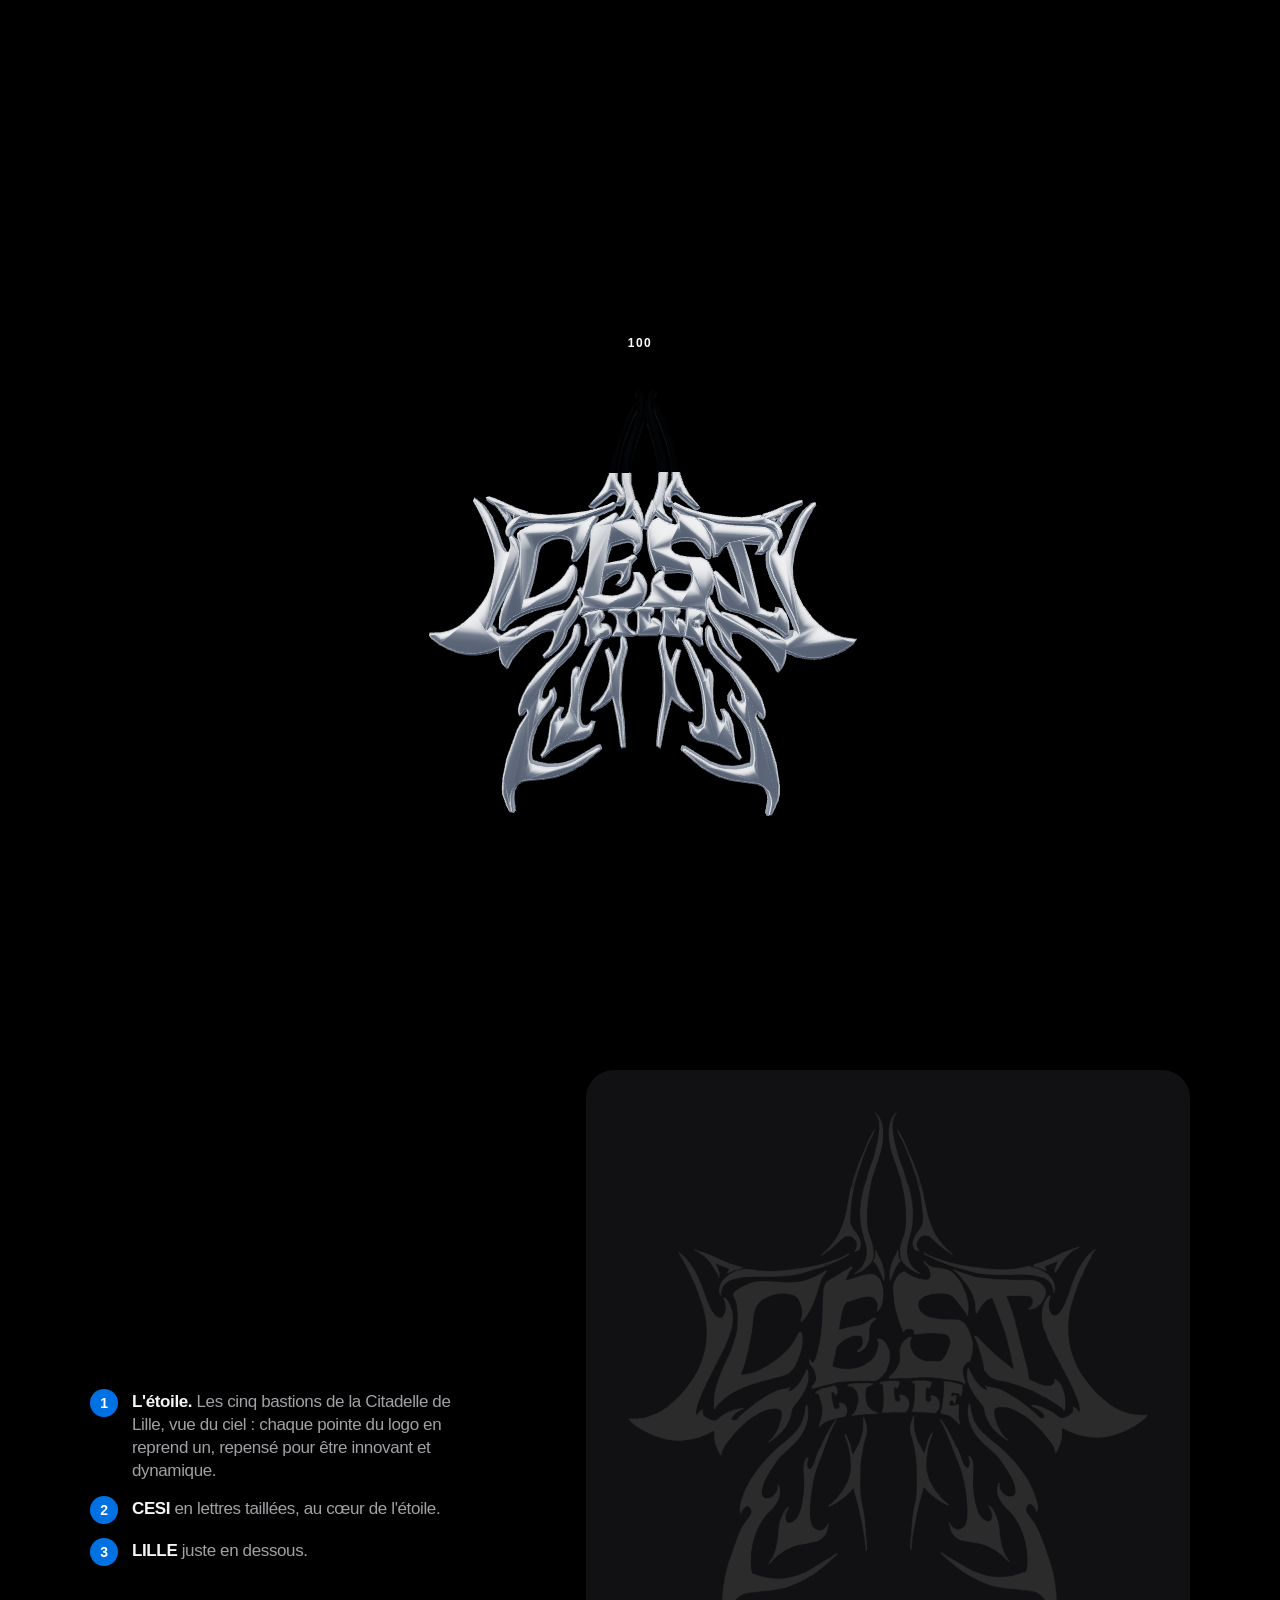
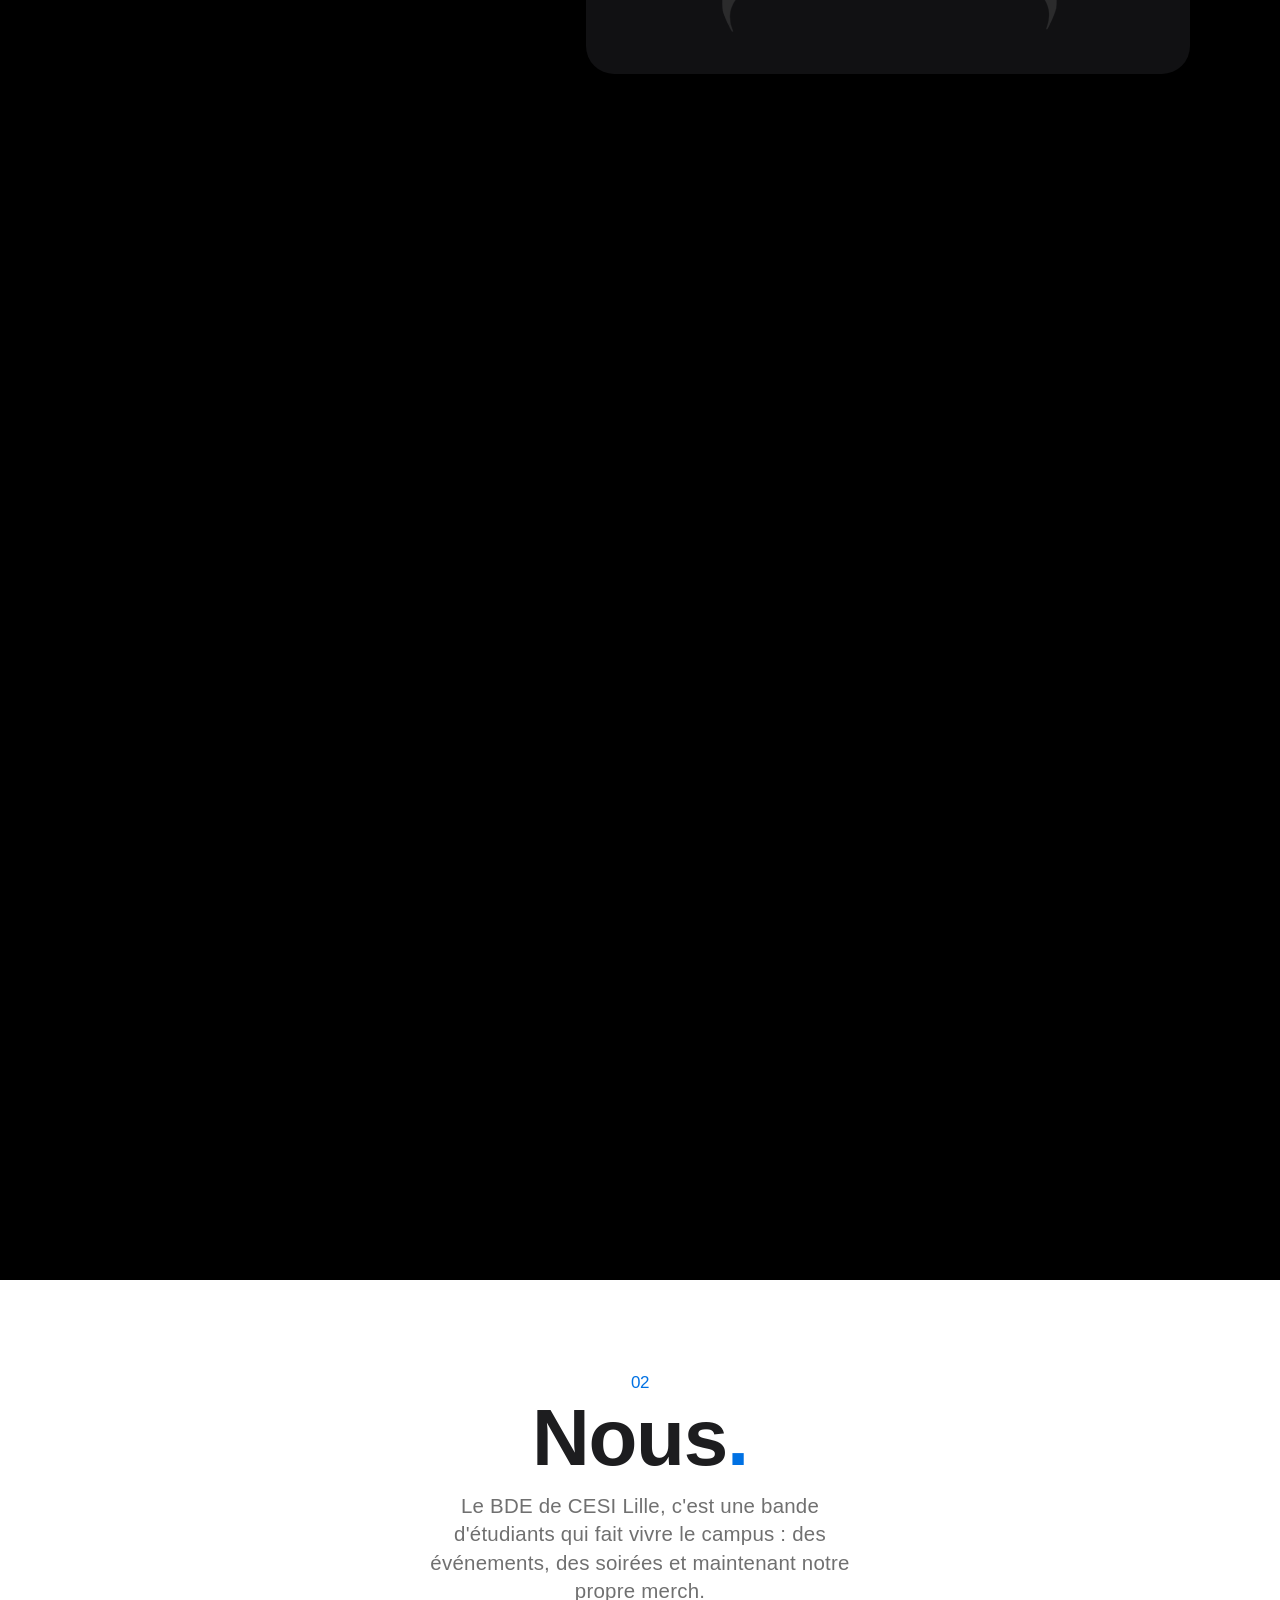
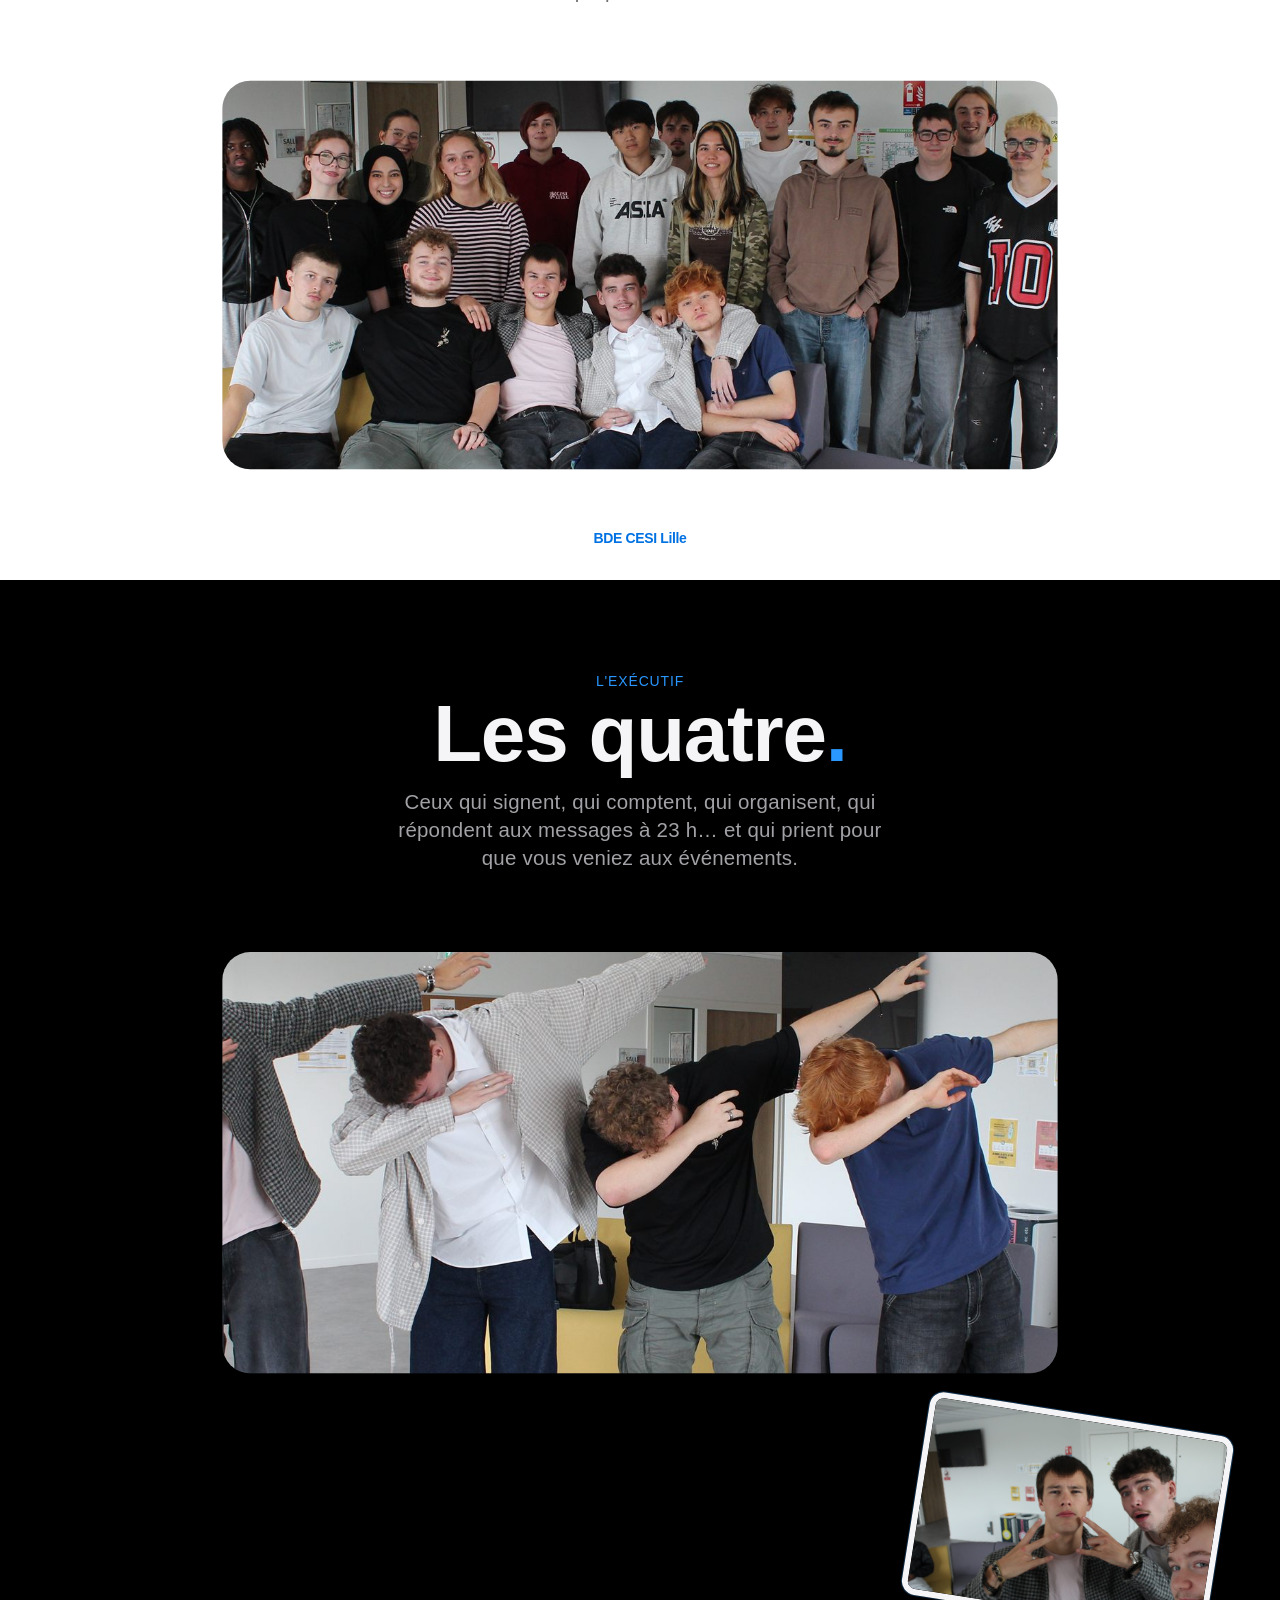
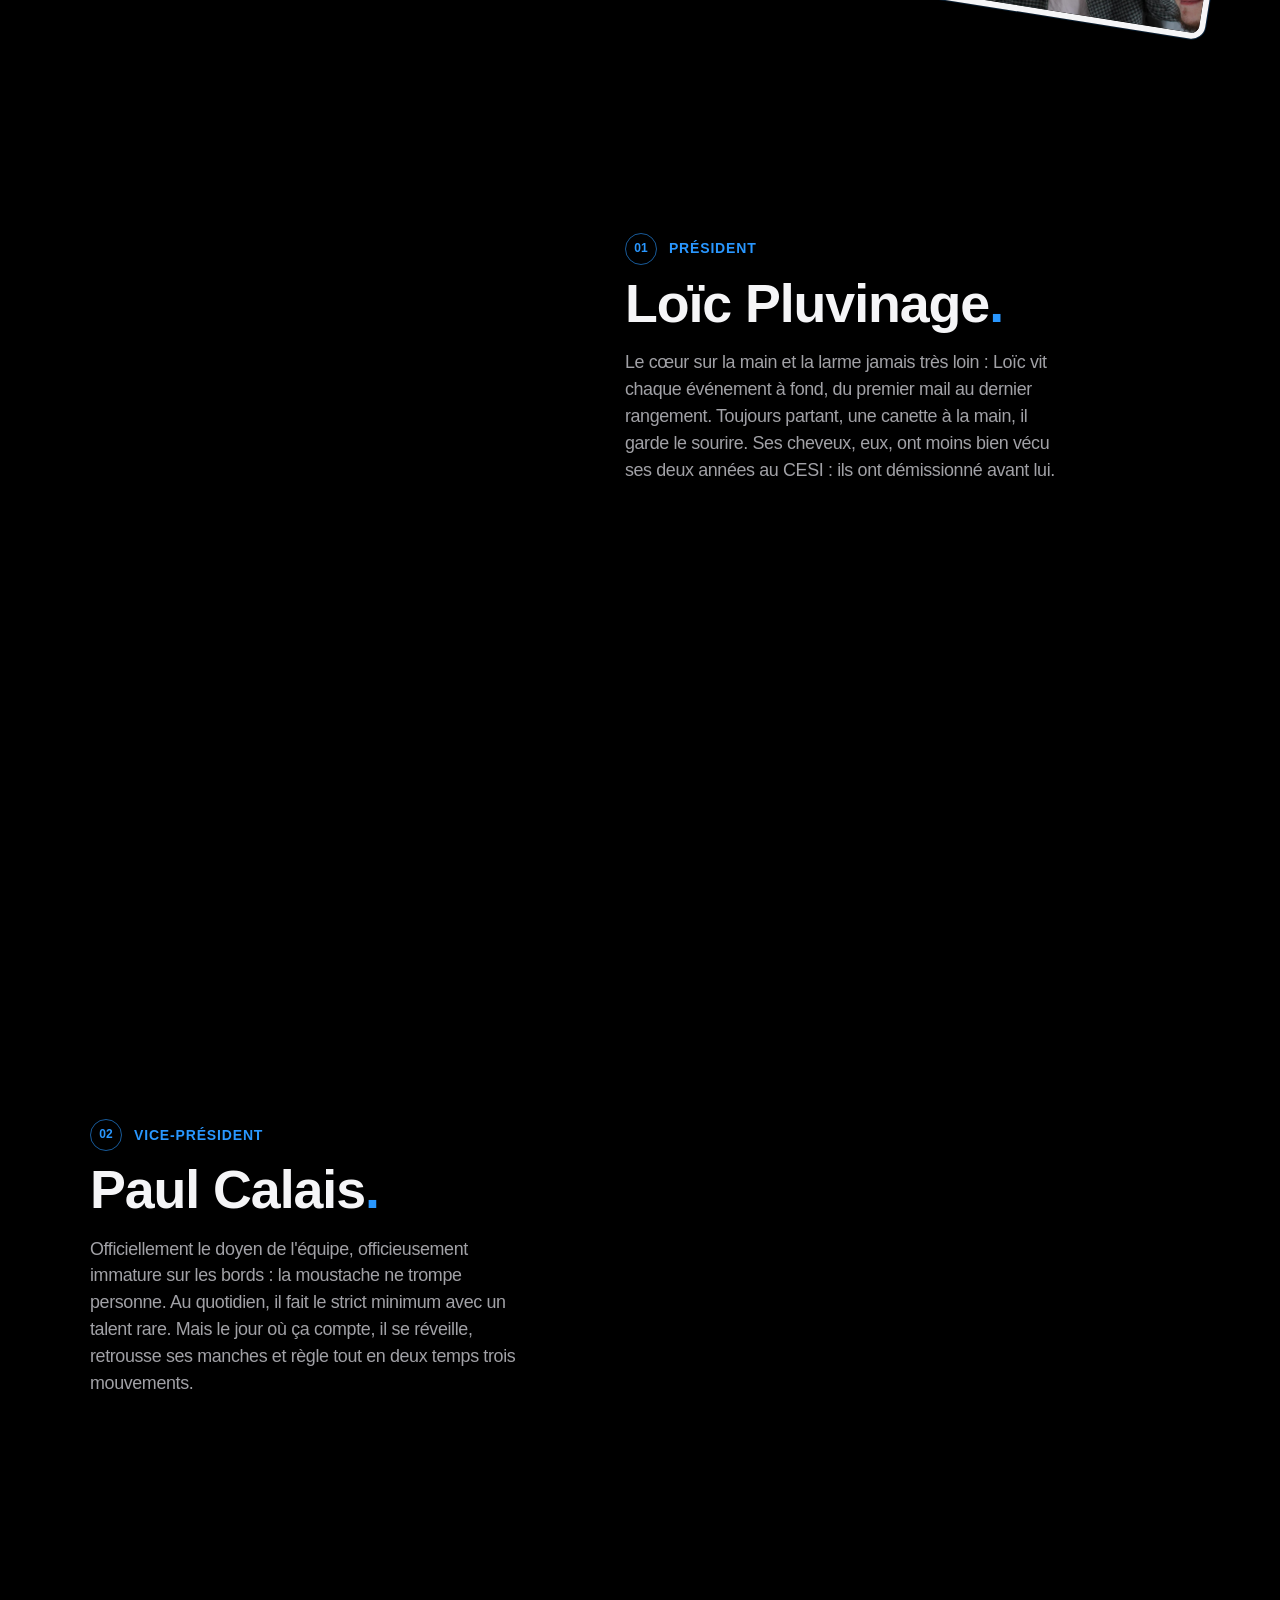
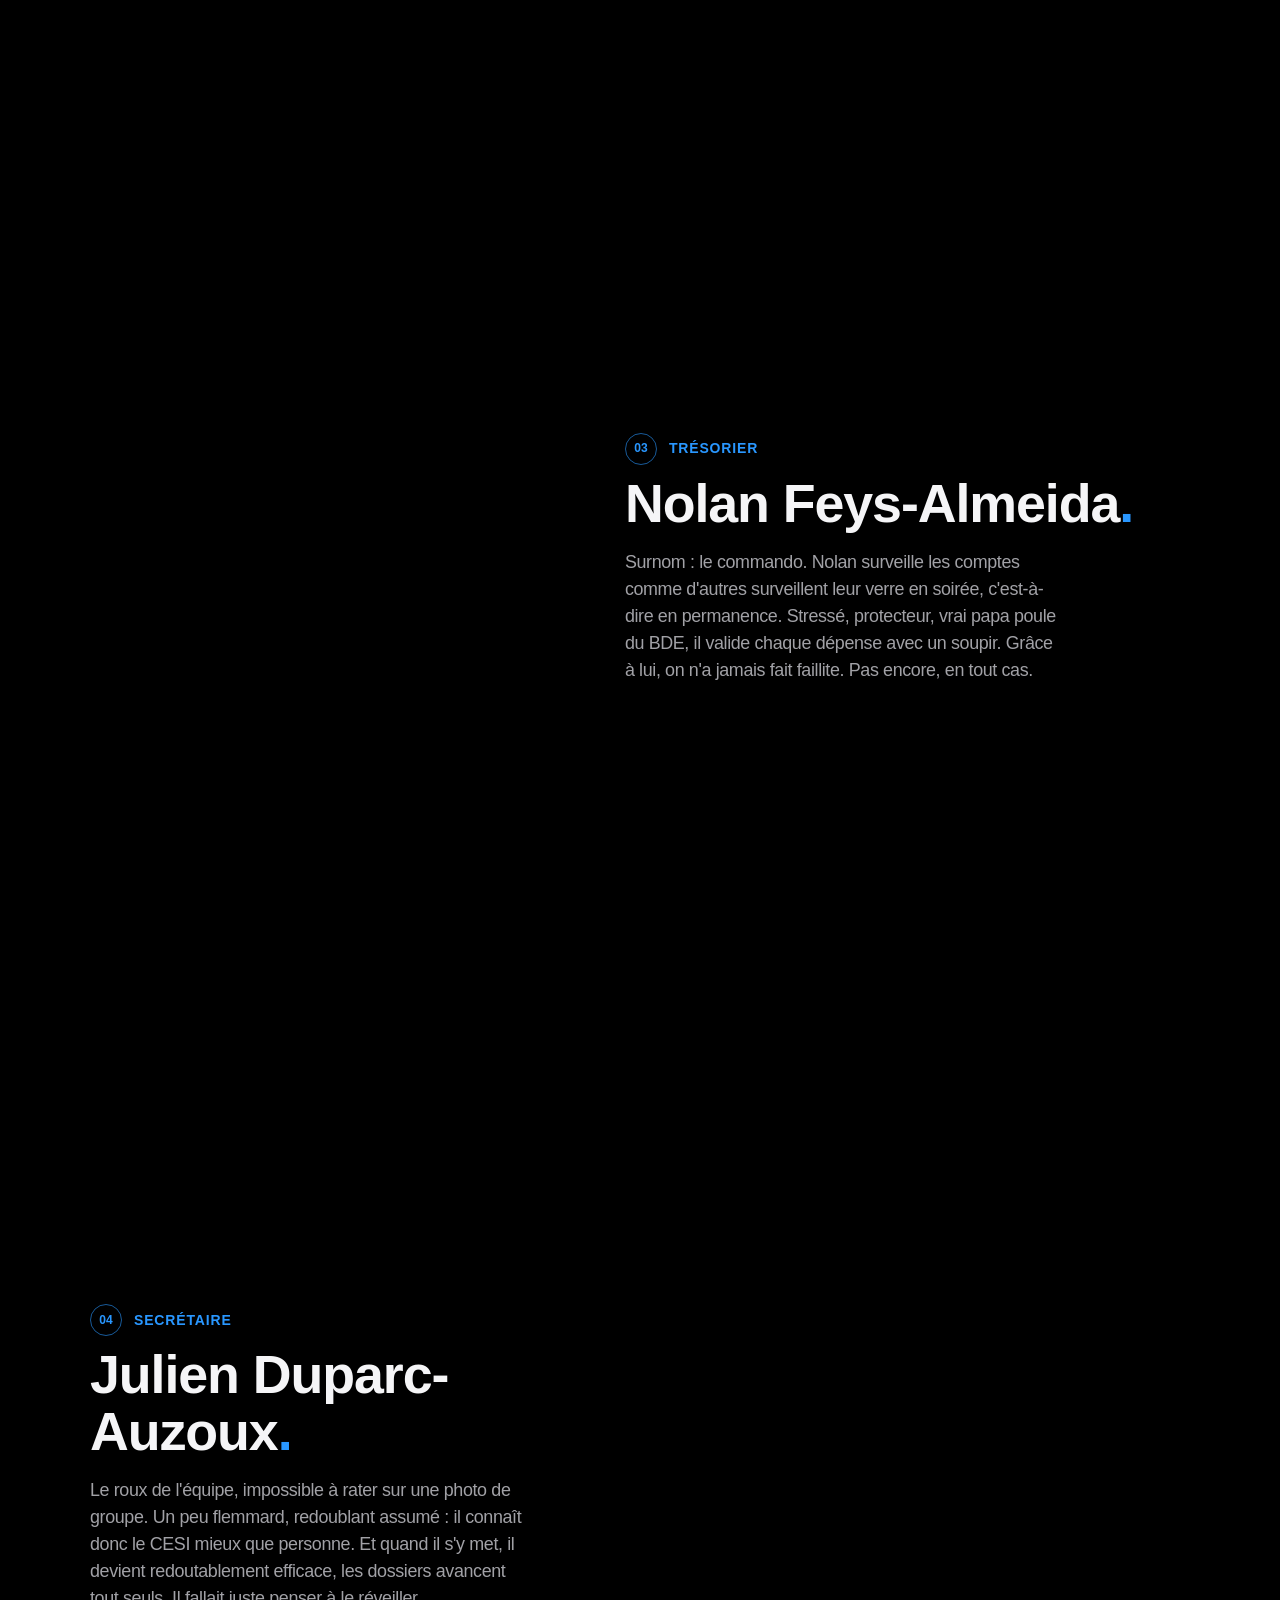
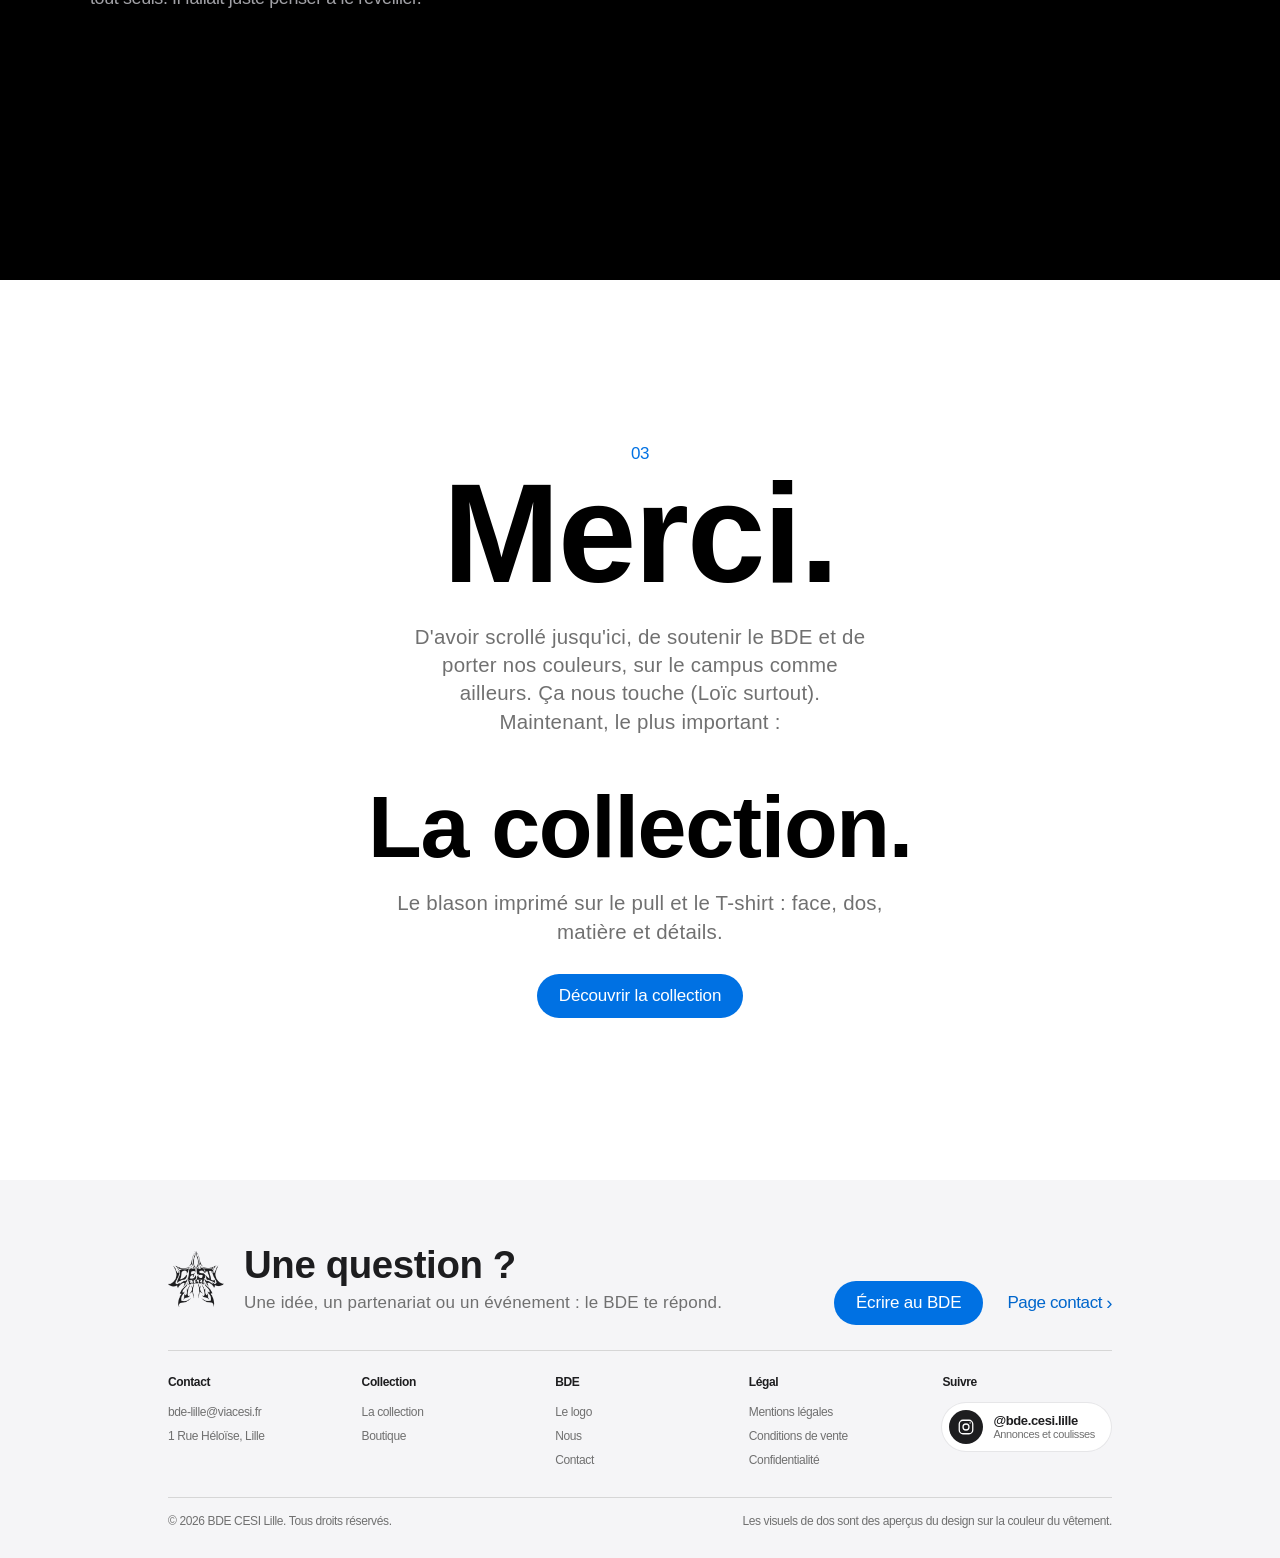
==== commit 2ffe008a: "Boutique sur téléphone : plus de vague bleue Co-Authored-By: Claude Opus 5.5 <noreply@anthropic.com>" ====
--- a/index.html
+++ b/index.html
@@ -18,16 +18,16 @@
 <meta name="twitter:card" content="summary_large_image">
 <meta name="twitter:image" content="https://bde-cesi-lille.fr/images/partage.jpg">
 <link rel="icon" type="image/png" href="favicon.png">
-<link rel="stylesheet" href="site.css?v=2026112638">
-<script src="boot.js?v=2026112638"></script>
+<link rel="stylesheet" href="site.css?v=2026112639">
+<script src="boot.js?v=2026112639"></script>
 <script src="vendor/gsap.min.js" defer></script>
 <script src="vendor/ScrollTrigger.min.js" defer></script>
-<script src="products.js?v=2026112638" defer></script>
-<script src="chargement.js?v=2026112638" defer></script>
-<script src="nav.js?v=2026112638" defer></script>
-<script src="logo-shape.js?v=2026112638" defer></script>
-<script type="module" src="pendant.js?v=2026112638"></script>
-<script src="home.js?v=2026112638" defer></script>
+<script src="products.js?v=2026112639" defer></script>
+<script src="chargement.js?v=2026112639" defer></script>
+<script src="nav.js?v=2026112639" defer></script>
+<script src="logo-shape.js?v=2026112639" defer></script>
+<script type="module" src="pendant.js?v=2026112639"></script>
+<script src="home.js?v=2026112639" defer></script>
 </head>
 <body>
 <!-- Écran de chargement (une fois par session) : la page est noire et le médaillon 3D lui-même se remplit de chrome liquide -->
--- a/site.css
+++ b/site.css
@@ -469,7 +469,7 @@
 .sm-card::before{content:"";position:absolute;top:0;bottom:0;left:0;width:70%;z-index:-1;pointer-events:none;opacity:0;transform:translateX(145%);
   background:url("data:image/svg+xml,%3Csvg xmlns='http://www.w3.org/2000/svg' viewBox='0 0 120 100' preserveAspectRatio='none'%3E%3Cpath d='M22 0C2 17 42 33 22 50S2 83 22 100H120V0Z' fill='rgb(0,113,227)' fill-opacity='.34'/%3E%3C/svg%3E") 0 0/100% 100% no-repeat;
   -webkit-mask-image:linear-gradient(90deg,#000 15%,rgba(0,0,0,.45) 40%,transparent);mask-image:linear-gradient(90deg,#000 15%,rgba(0,0,0,.45) 40%,transparent)}
-.is-dial .sm-list > li.on .sm-card::before,.sm-list > li.is-cible .sm-card::before{opacity:1;animation:sm-vague 3s cubic-bezier(.45,0,.25,1) .3s infinite}
+.is-dial .sm-list > li.on .sm-card::before{opacity:1;animation:sm-vague 3s cubic-bezier(.45,0,.25,1) .3s infinite}   /* ordinateur seulement (roue) */
 @keyframes sm-vague{0%{transform:translateX(145%)}90%,100%{transform:translateX(-100%)}}
 @media (prefers-reduced-motion:reduce){ .sm-card::before{display:none} }
 
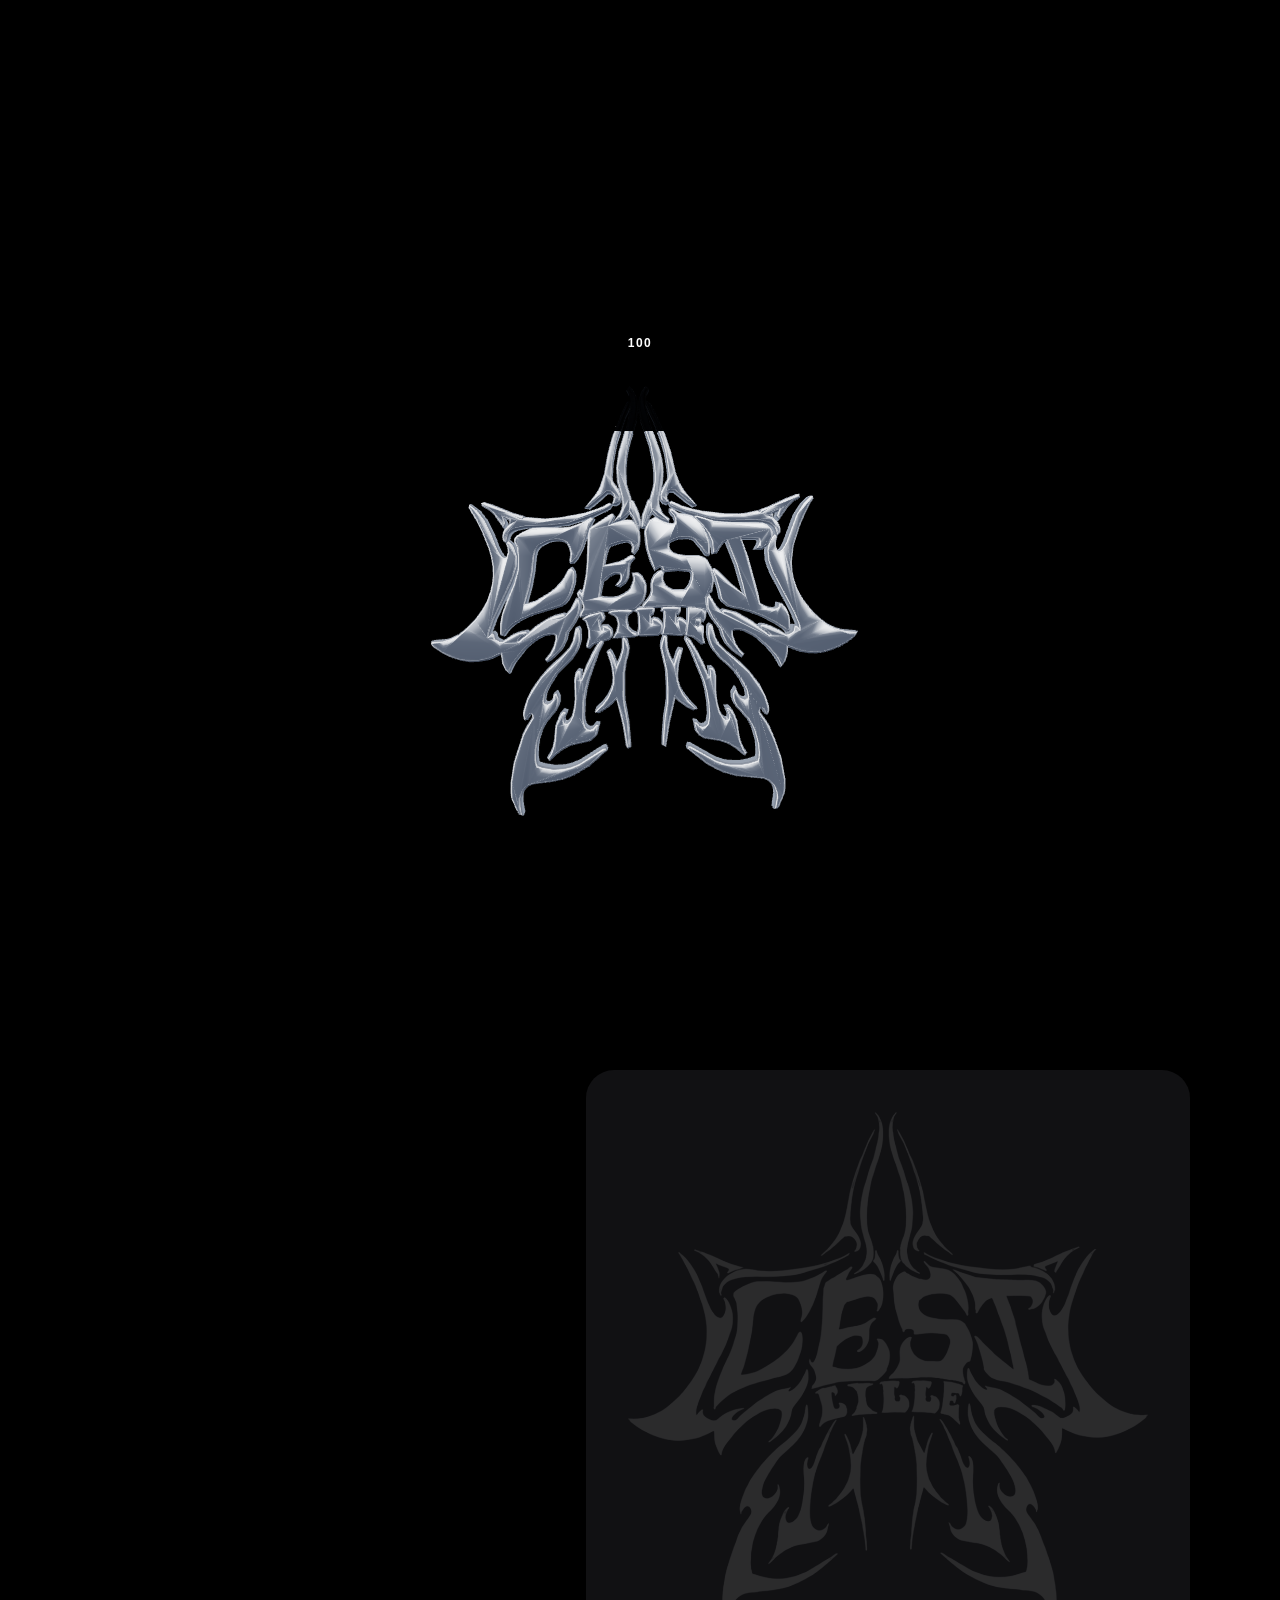
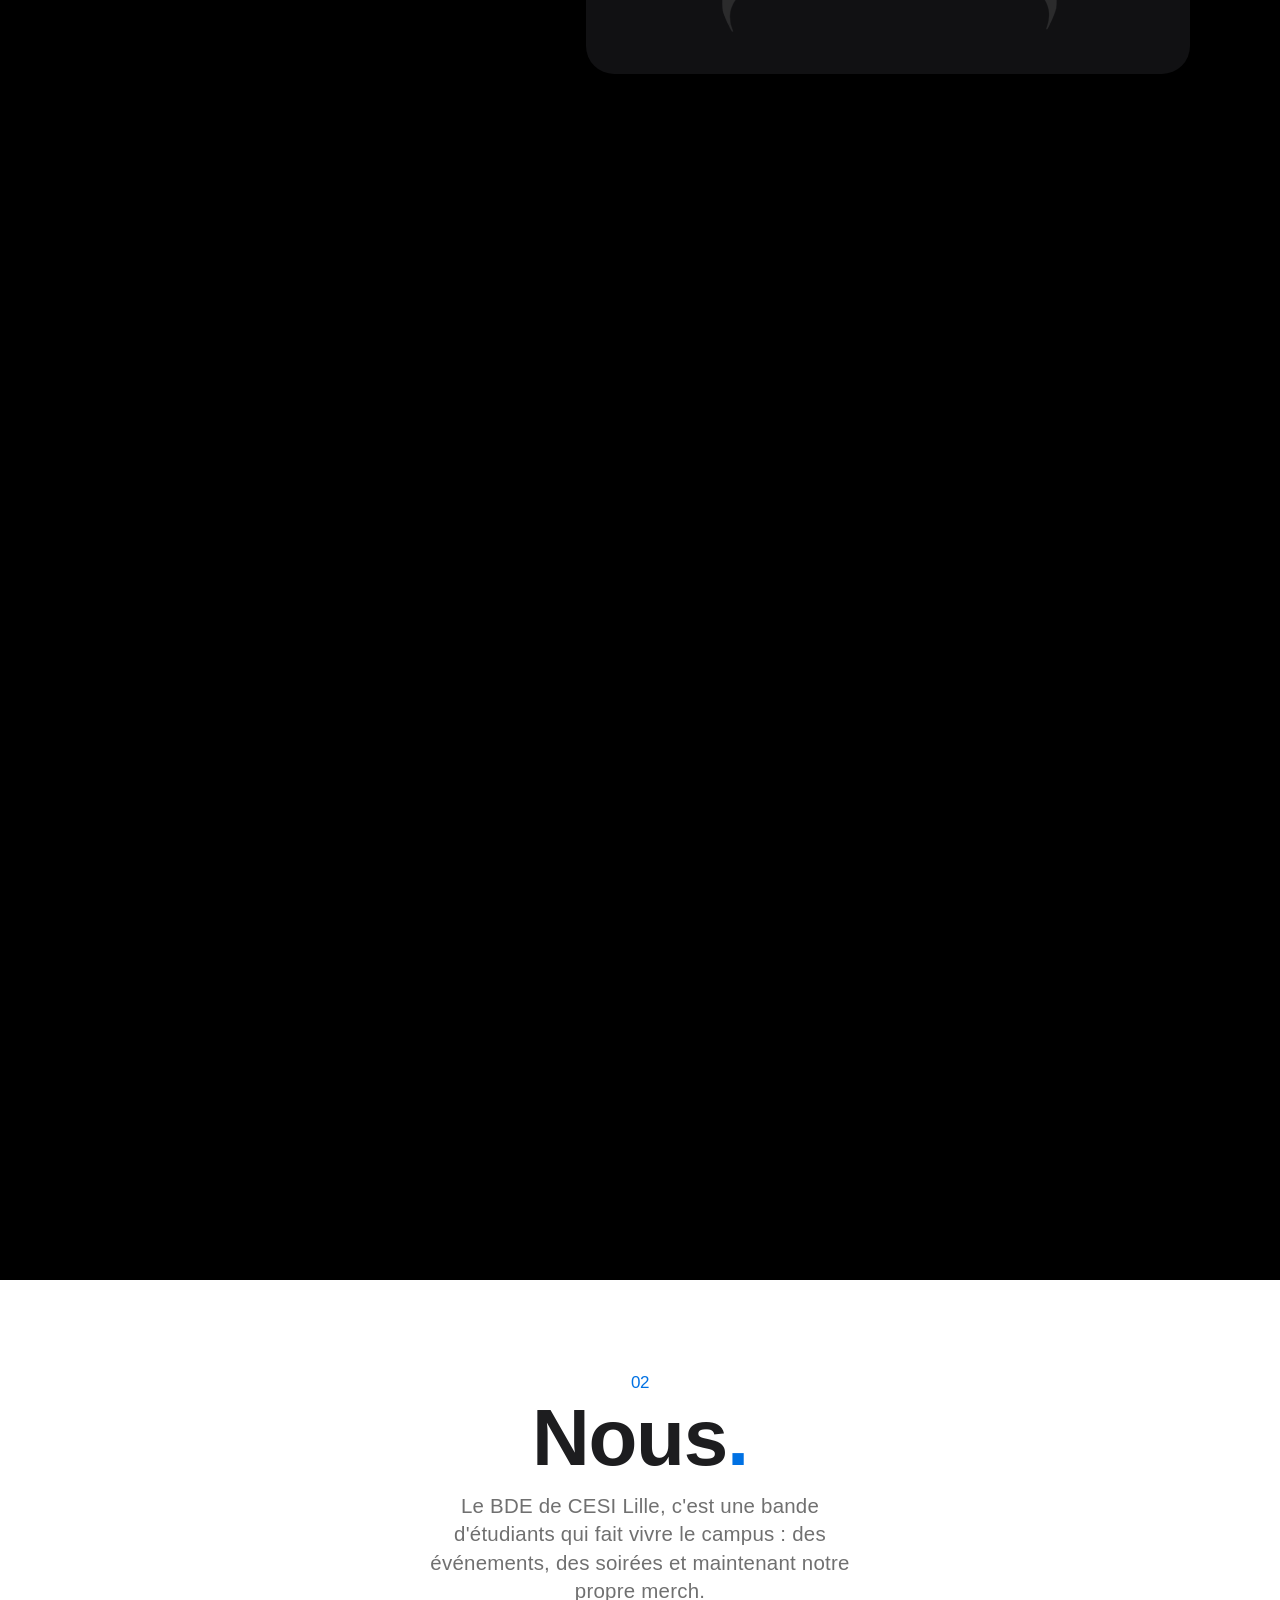
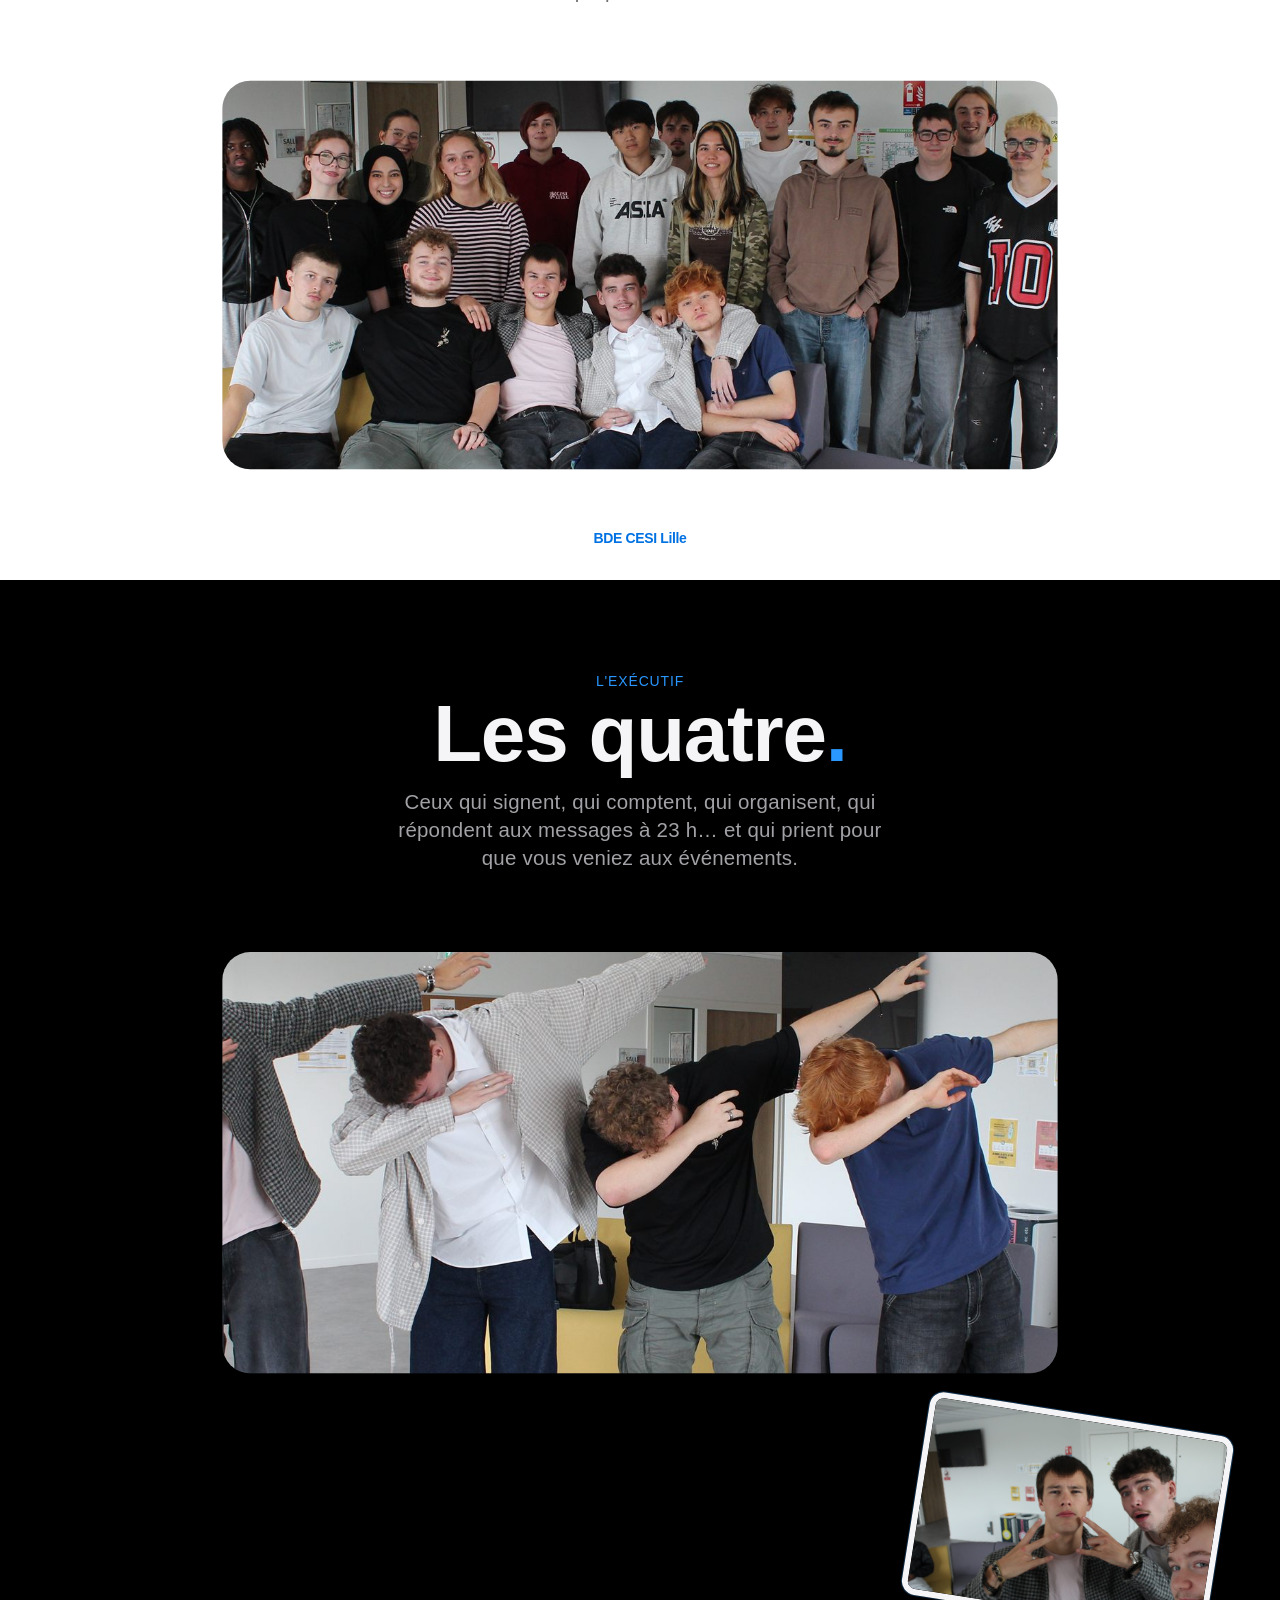
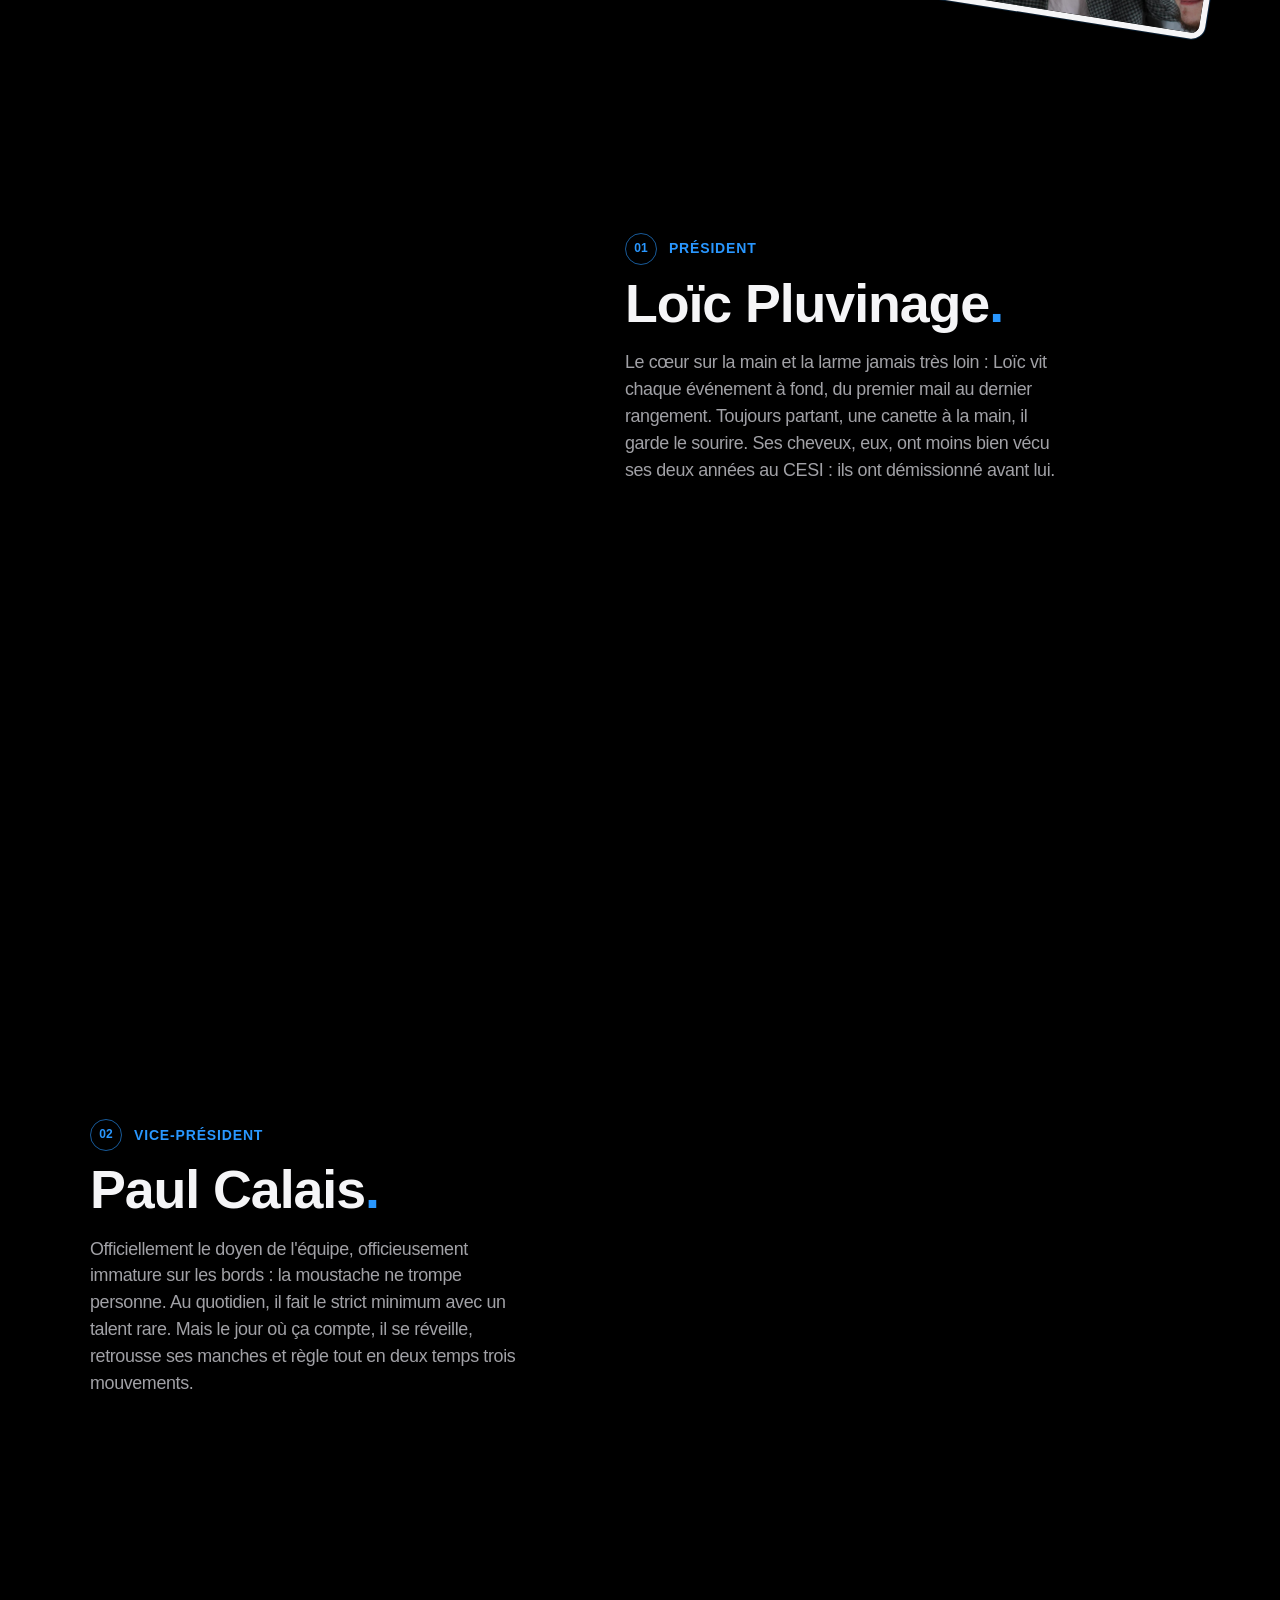
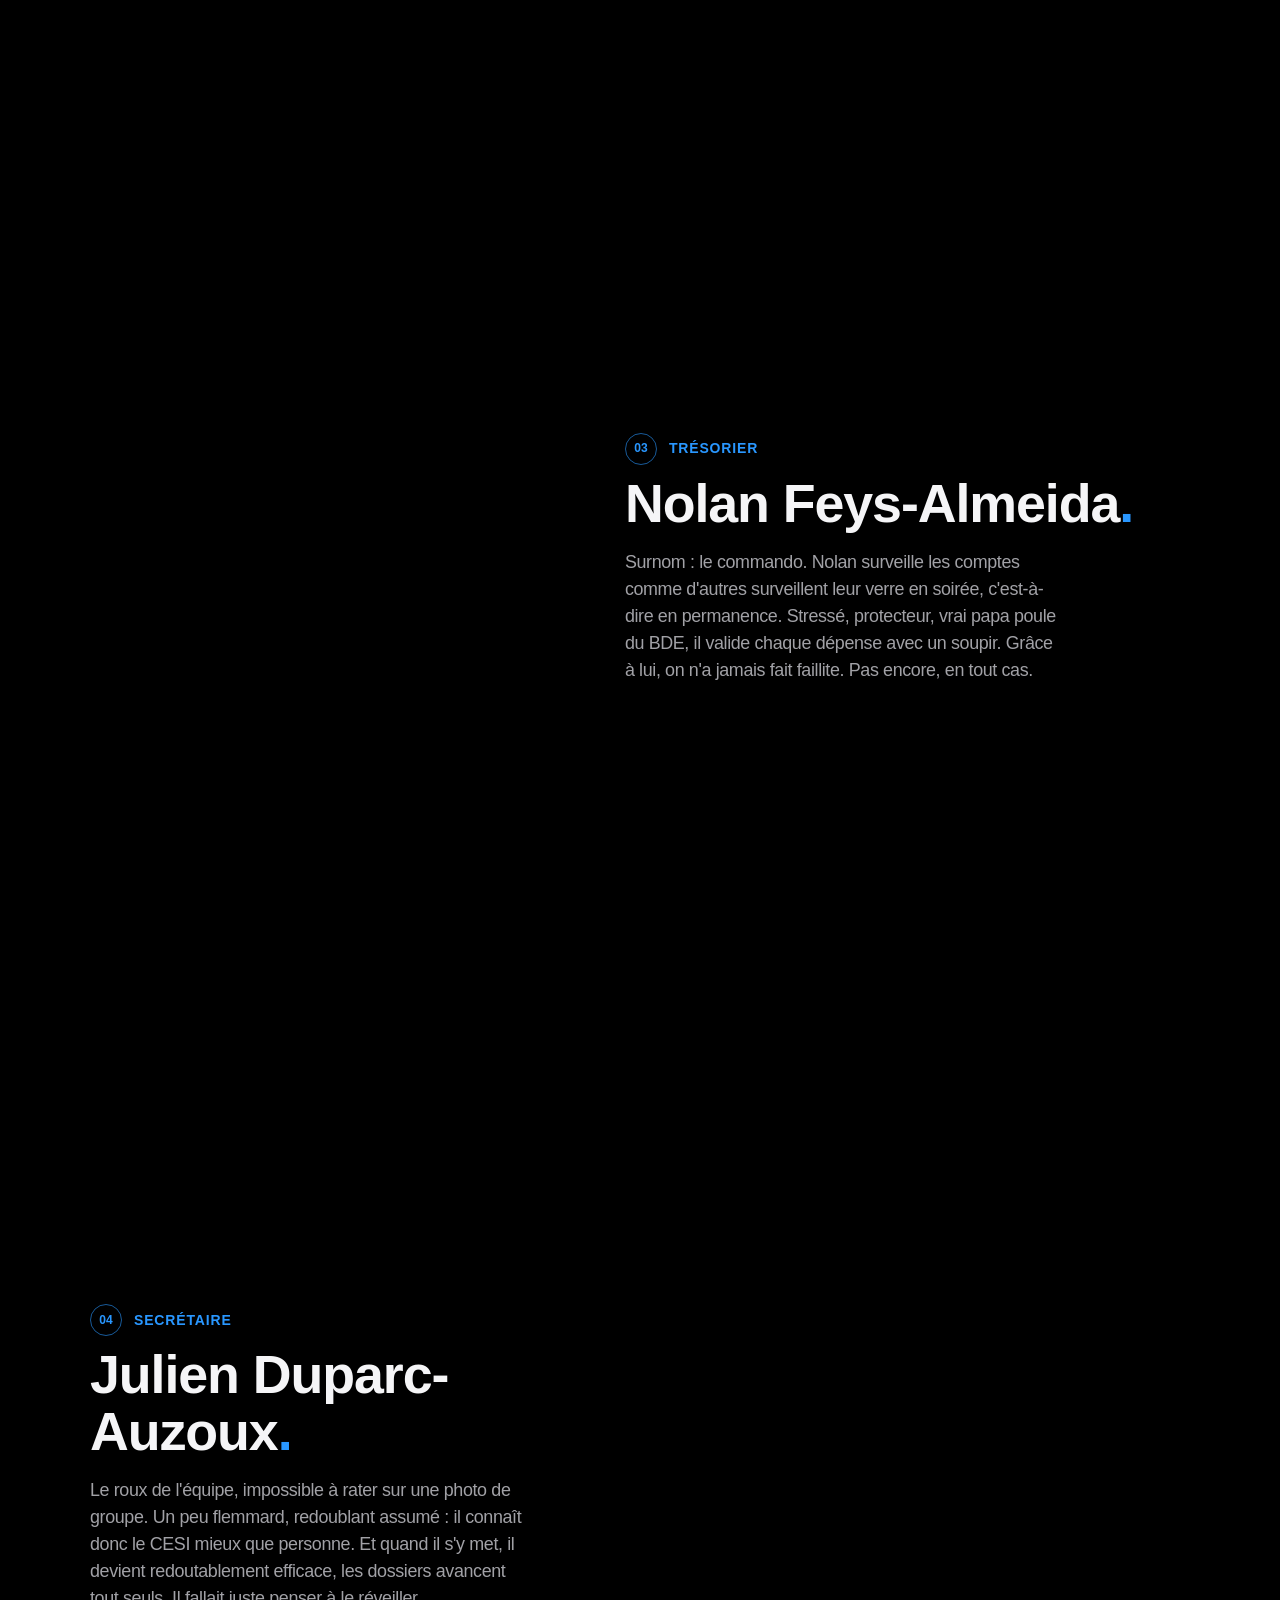
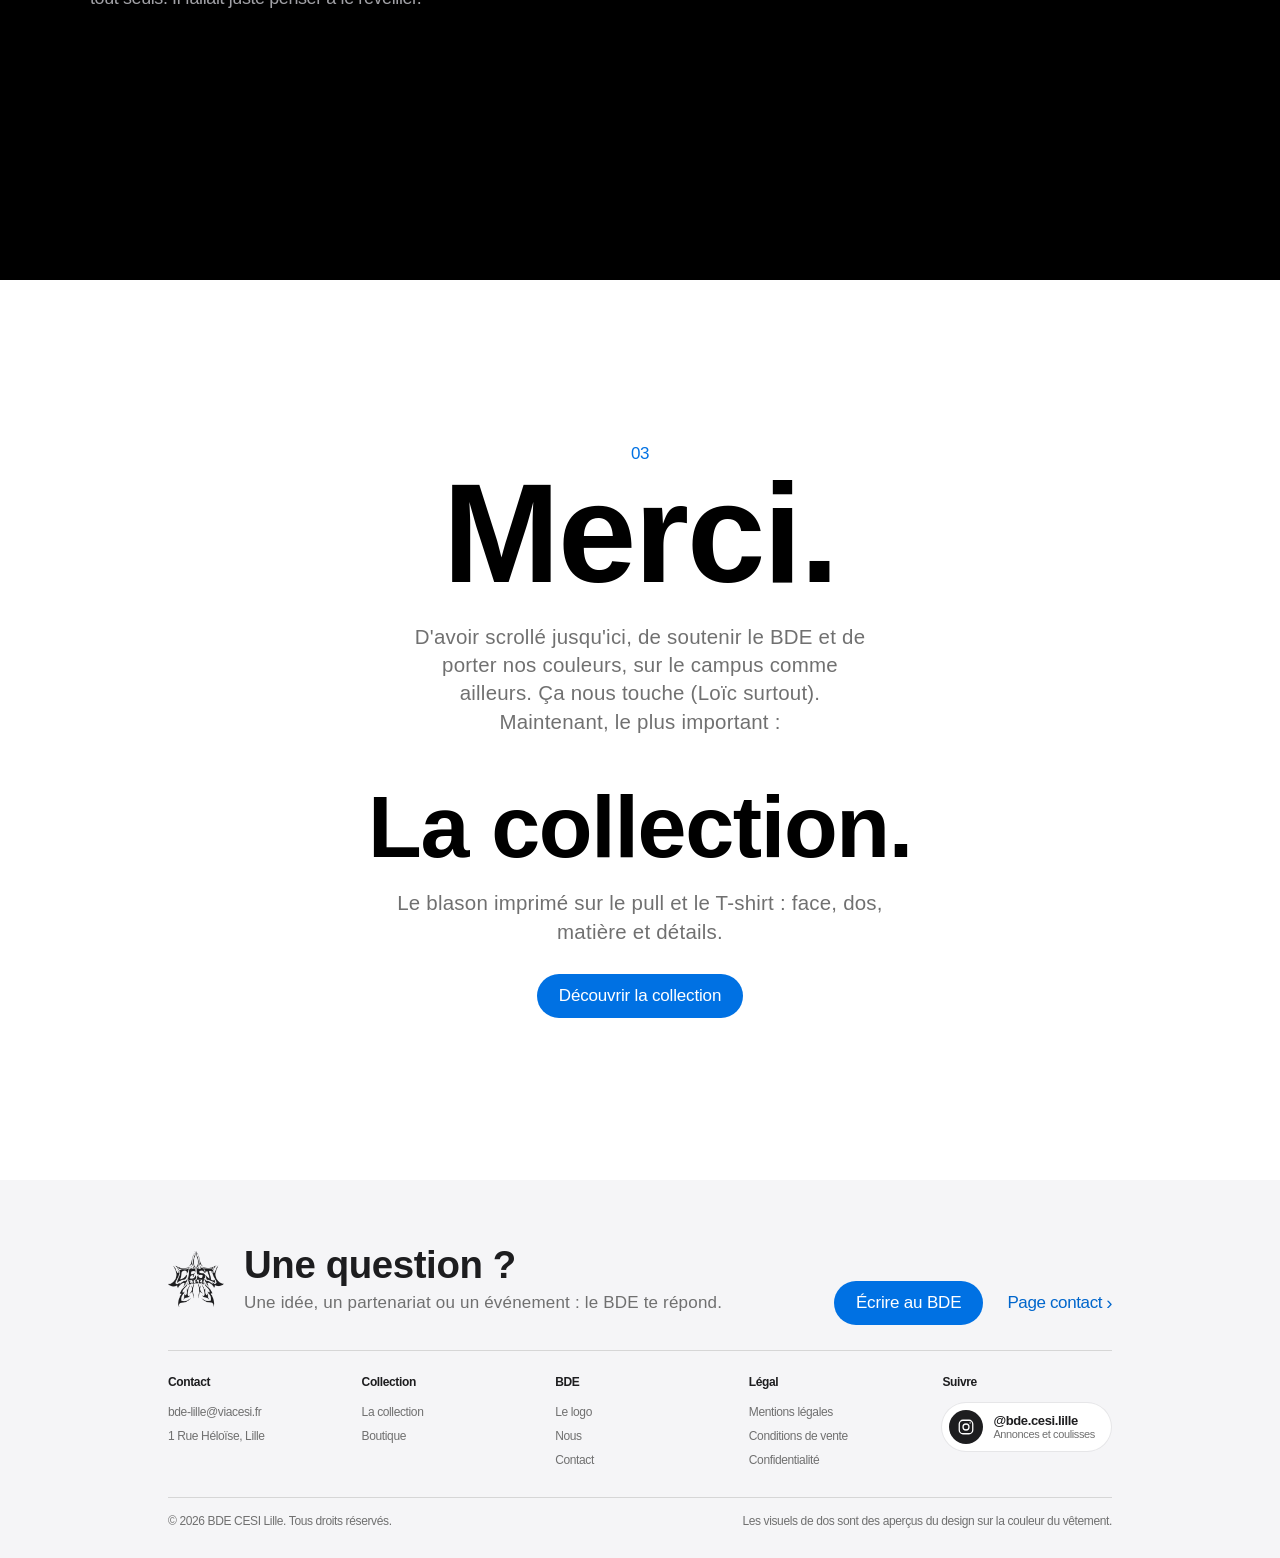
==== commit 5f1bbfb8: "Téléphone : plus de contour bleu dans la boutique, pied de page deux fois plus compact Co-Authored-B" ====
--- a/index.html
+++ b/index.html
@@ -18,16 +18,16 @@
 <meta name="twitter:card" content="summary_large_image">
 <meta name="twitter:image" content="https://bde-cesi-lille.fr/images/partage.jpg">
 <link rel="icon" type="image/png" href="favicon.png">
-<link rel="stylesheet" href="site.css?v=2026112639">
-<script src="boot.js?v=2026112639"></script>
+<link rel="stylesheet" href="site.css?v=2026112640">
+<script src="boot.js?v=2026112640"></script>
 <script src="vendor/gsap.min.js" defer></script>
 <script src="vendor/ScrollTrigger.min.js" defer></script>
-<script src="products.js?v=2026112639" defer></script>
-<script src="chargement.js?v=2026112639" defer></script>
-<script src="nav.js?v=2026112639" defer></script>
-<script src="logo-shape.js?v=2026112639" defer></script>
-<script type="module" src="pendant.js?v=2026112639"></script>
-<script src="home.js?v=2026112639" defer></script>
+<script src="products.js?v=2026112640" defer></script>
+<script src="chargement.js?v=2026112640" defer></script>
+<script src="nav.js?v=2026112640" defer></script>
+<script src="logo-shape.js?v=2026112640" defer></script>
+<script type="module" src="pendant.js?v=2026112640"></script>
+<script src="home.js?v=2026112640" defer></script>
 </head>
 <body>
 <!-- Écran de chargement (une fois par session) : la page est noire et le médaillon 3D lui-même se remplit de chrome liquide -->
--- a/site.css
+++ b/site.css
@@ -513,7 +513,6 @@
   .sm-card > img{width:96px;height:96px;border-radius:16px}
   .sm-txt b,.sm-price{font-size:19px}
   .sm-txt{font-size:14px}
-  .sm-list > li.is-cible .sm-card{box-shadow:0 0 0 2px var(--blue-fill)}   /* arrivée depuis la collection */
 }
 /* ---------- Fin de page : vers la page suivante (Accueil → Design → Boutique) ---------- */
 .next-step{padding:var(--section) 0;text-align:center;background:var(--white)}
@@ -940,3 +939,24 @@
 .c-hero{padding-top:clamp(24px,5vh,72px);padding-bottom:clamp(24px,5vh,64px)}
 .c-hero .mark{width:min(clamp(240px,32vw,420px),38svh);margin-top:clamp(16px,3vh,44px)}
 .channels,.c-form,.c-faq{padding-top:clamp(40px,7vh,96px);padding-bottom:clamp(40px,7vh,96px)}
+
+/* ---------- Pied de page sur téléphone : environ deux fois plus compact ---------- */
+@media (max-width:639px){
+  footer{padding:18px 0 14px;font-size:11px}
+  footer .fhead{padding:4px 0 14px;gap:10px 16px;align-items:center}
+  footer .fh-txt{gap:12px;align-items:center}
+  footer .fh-txt .mark{width:34px;height:34px}
+  footer .fhead h2{font-size:21px}
+  footer .fhead .lead{display:none}
+  footer .fhead .ctas{gap:14px;margin-bottom:0}
+  footer .fhead .ctas .pill.lg{font-size:14px;padding:8px 16px;min-height:0}
+  footer .fhead .ctas .link{font-size:14px}
+  footer .fcols{grid-template-columns:repeat(3,minmax(0,1fr));gap:10px 12px;padding:12px 0}
+  footer .fcols > div:last-child{grid-column:span 2}
+  footer h4{font-size:11px;margin-bottom:4px}
+  footer .fcols a,footer .fcols span{padding:2px 0}
+  footer .fcols a.ig{padding:4px 12px 4px 4px;gap:8px}
+  footer .fcols .ig-ico{width:26px;height:26px}
+  footer .fcols .ig-ico svg{width:14px;height:14px}
+  footer .copy{padding-top:10px;gap:4px;font-size:10px}
+}
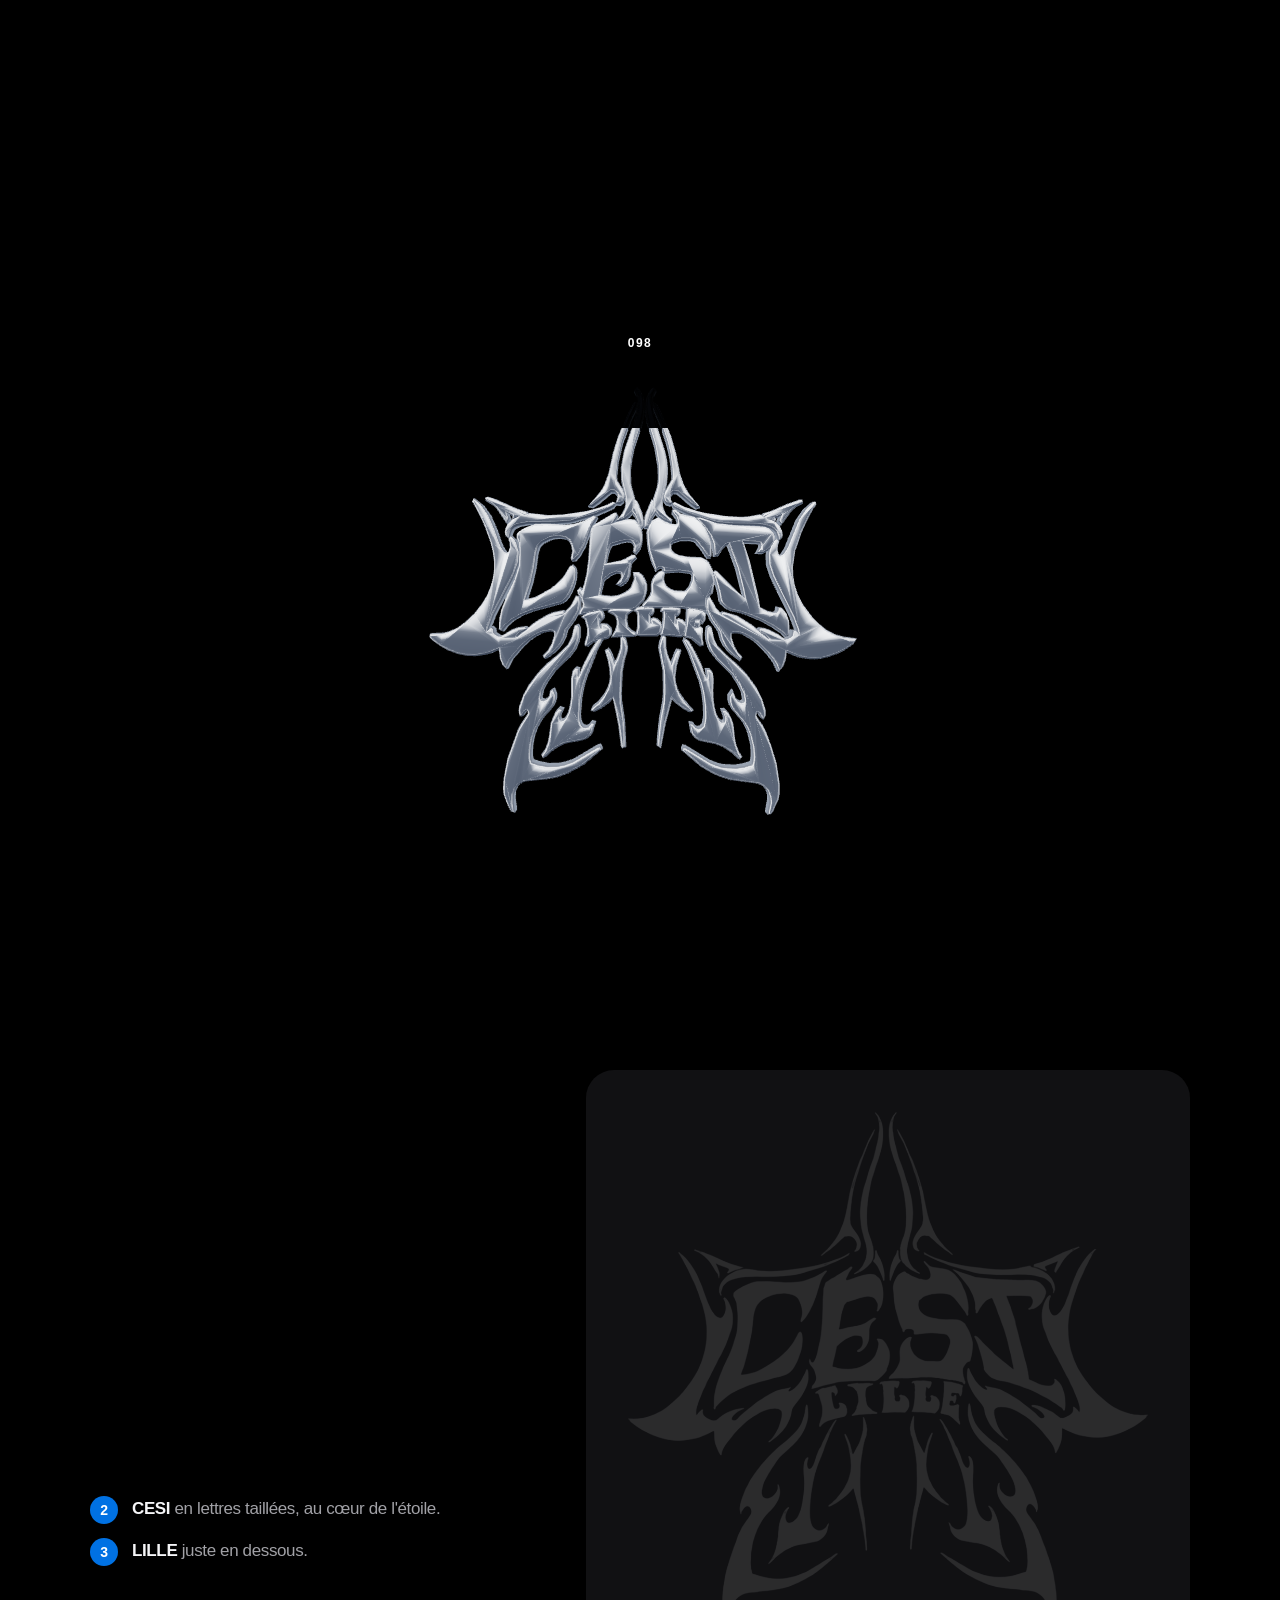
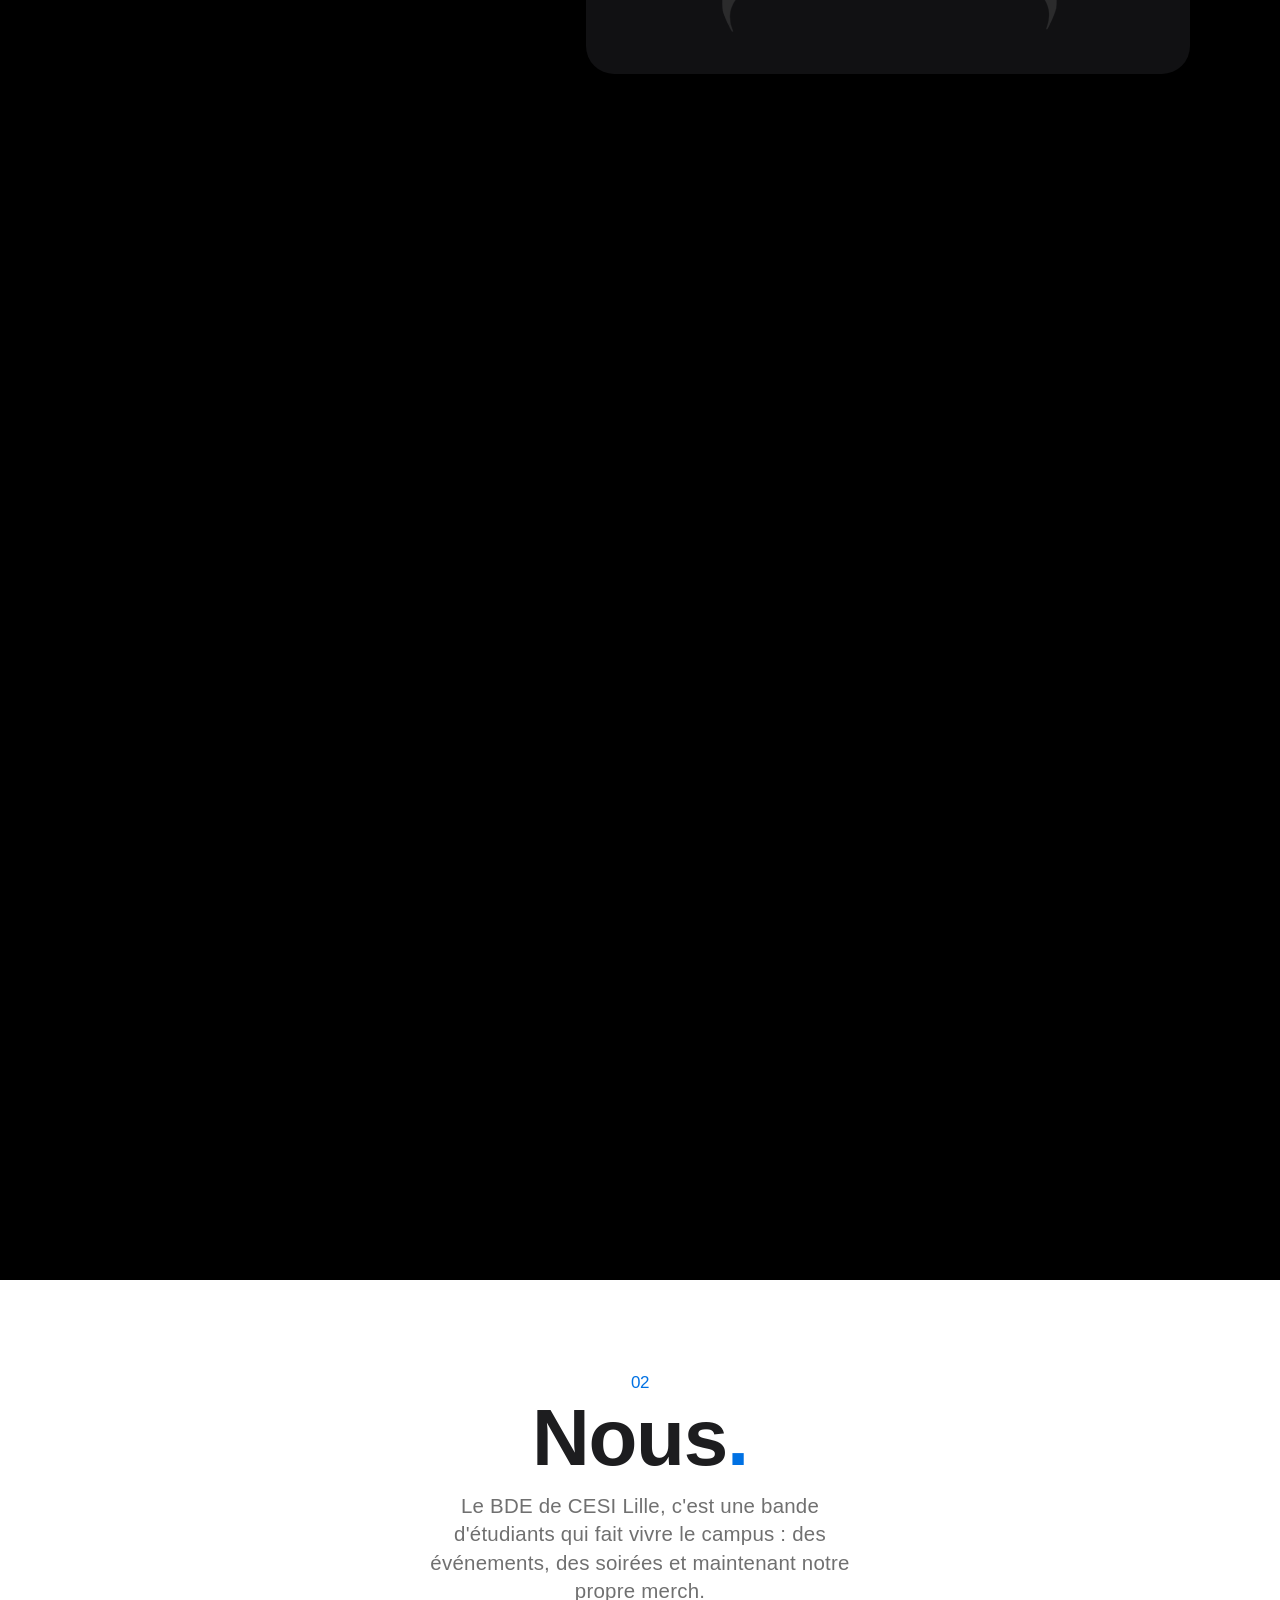
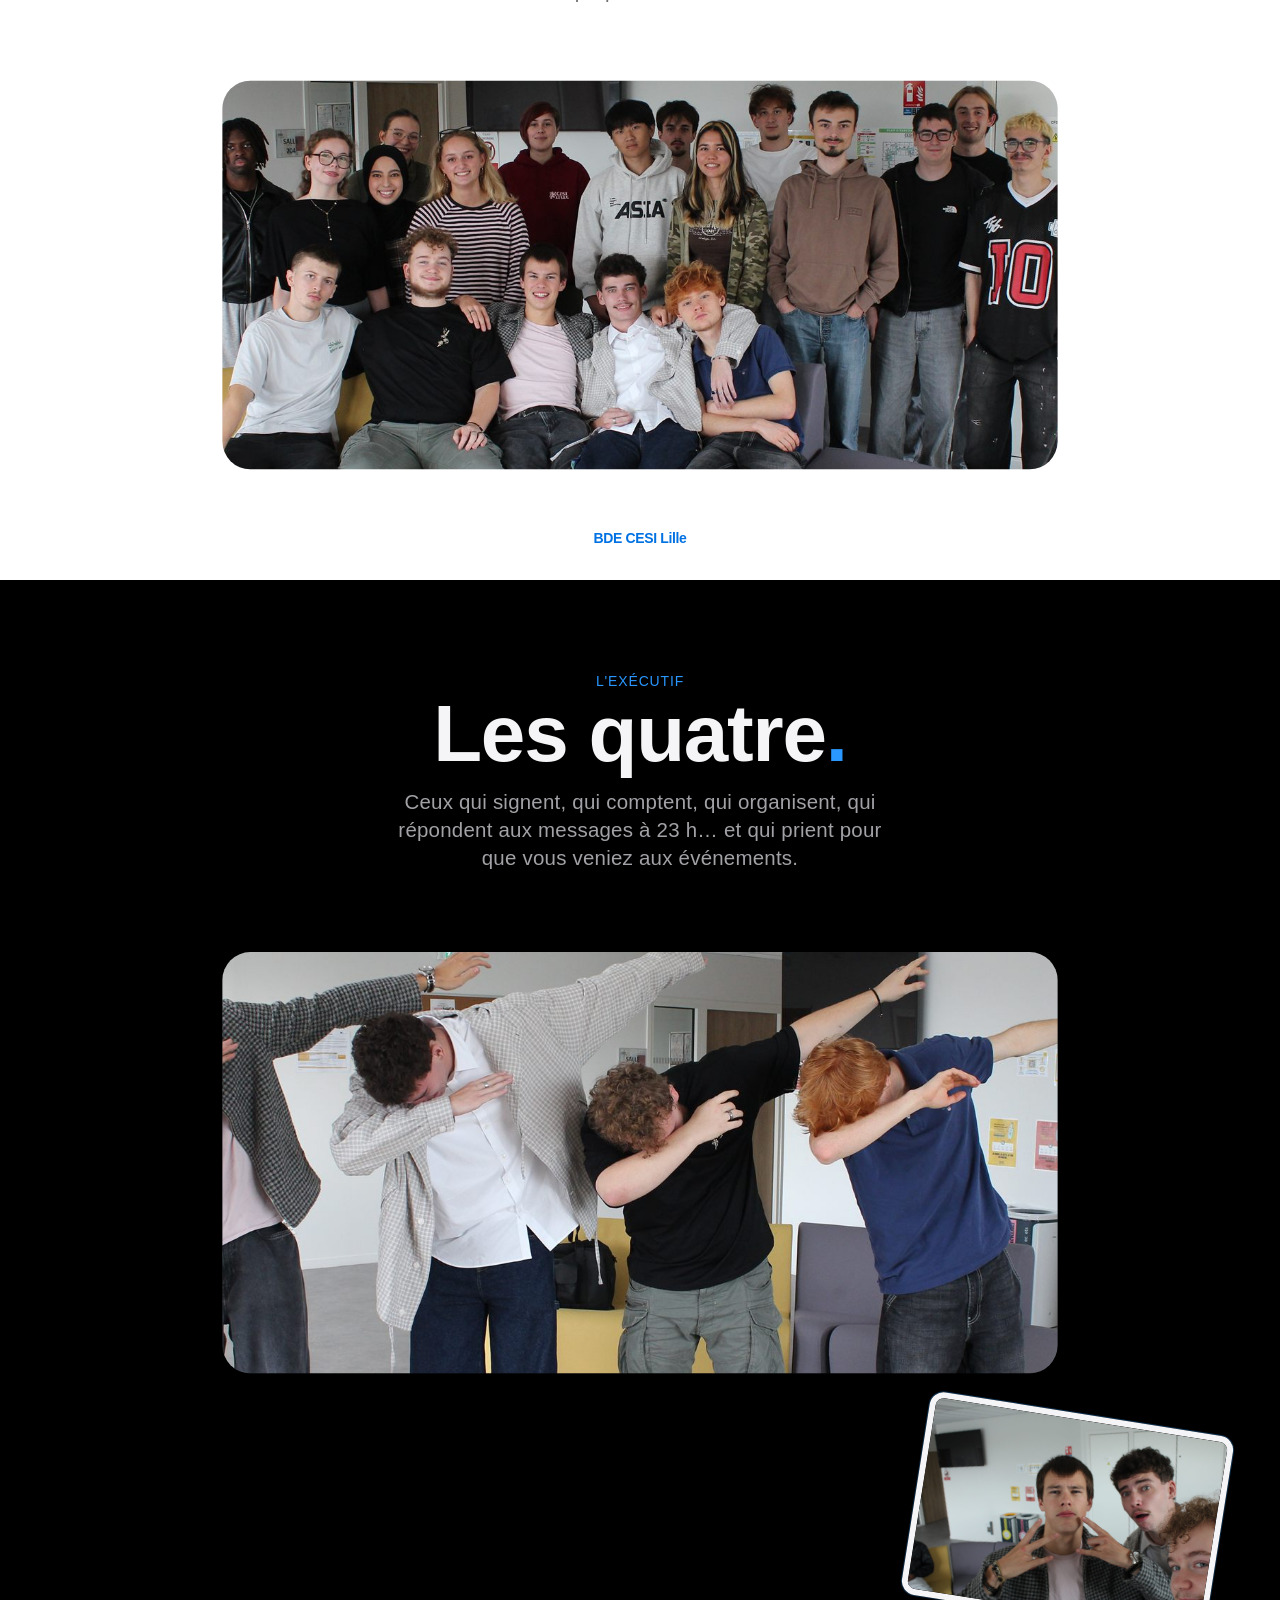
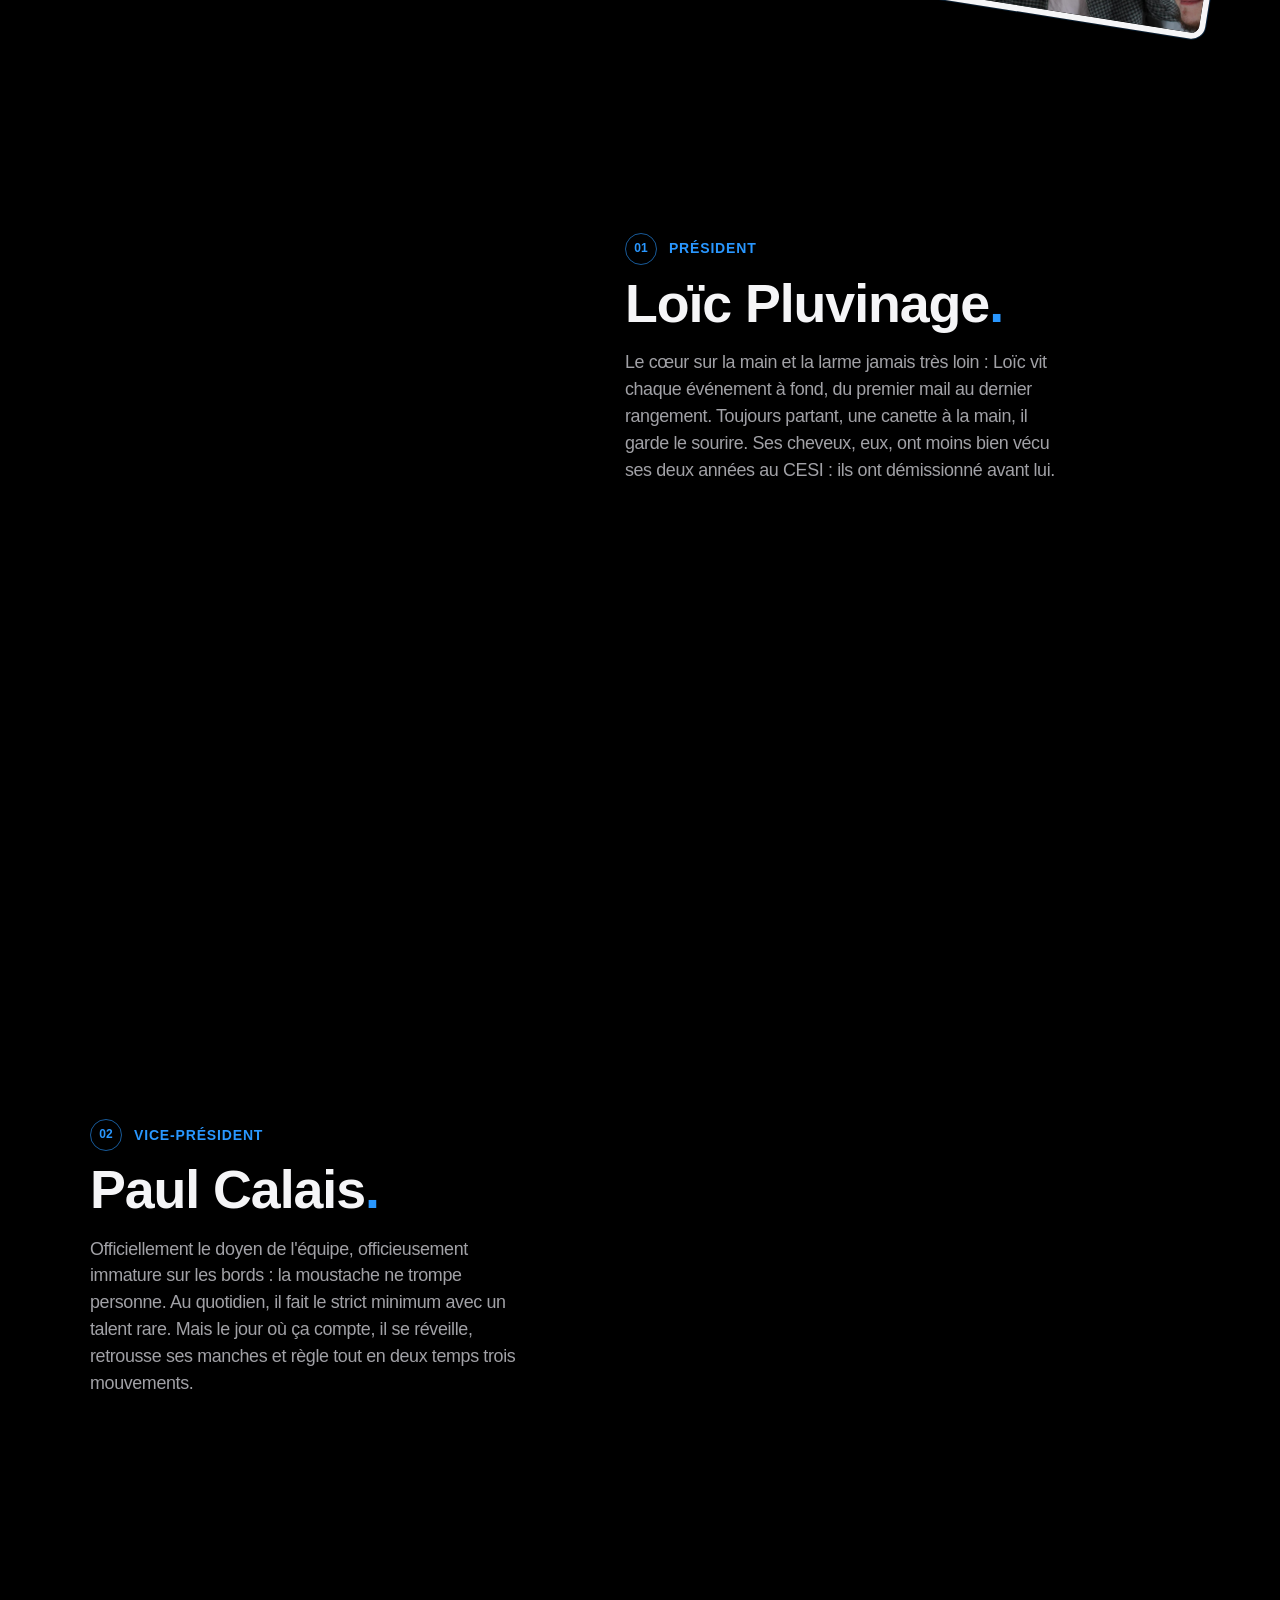
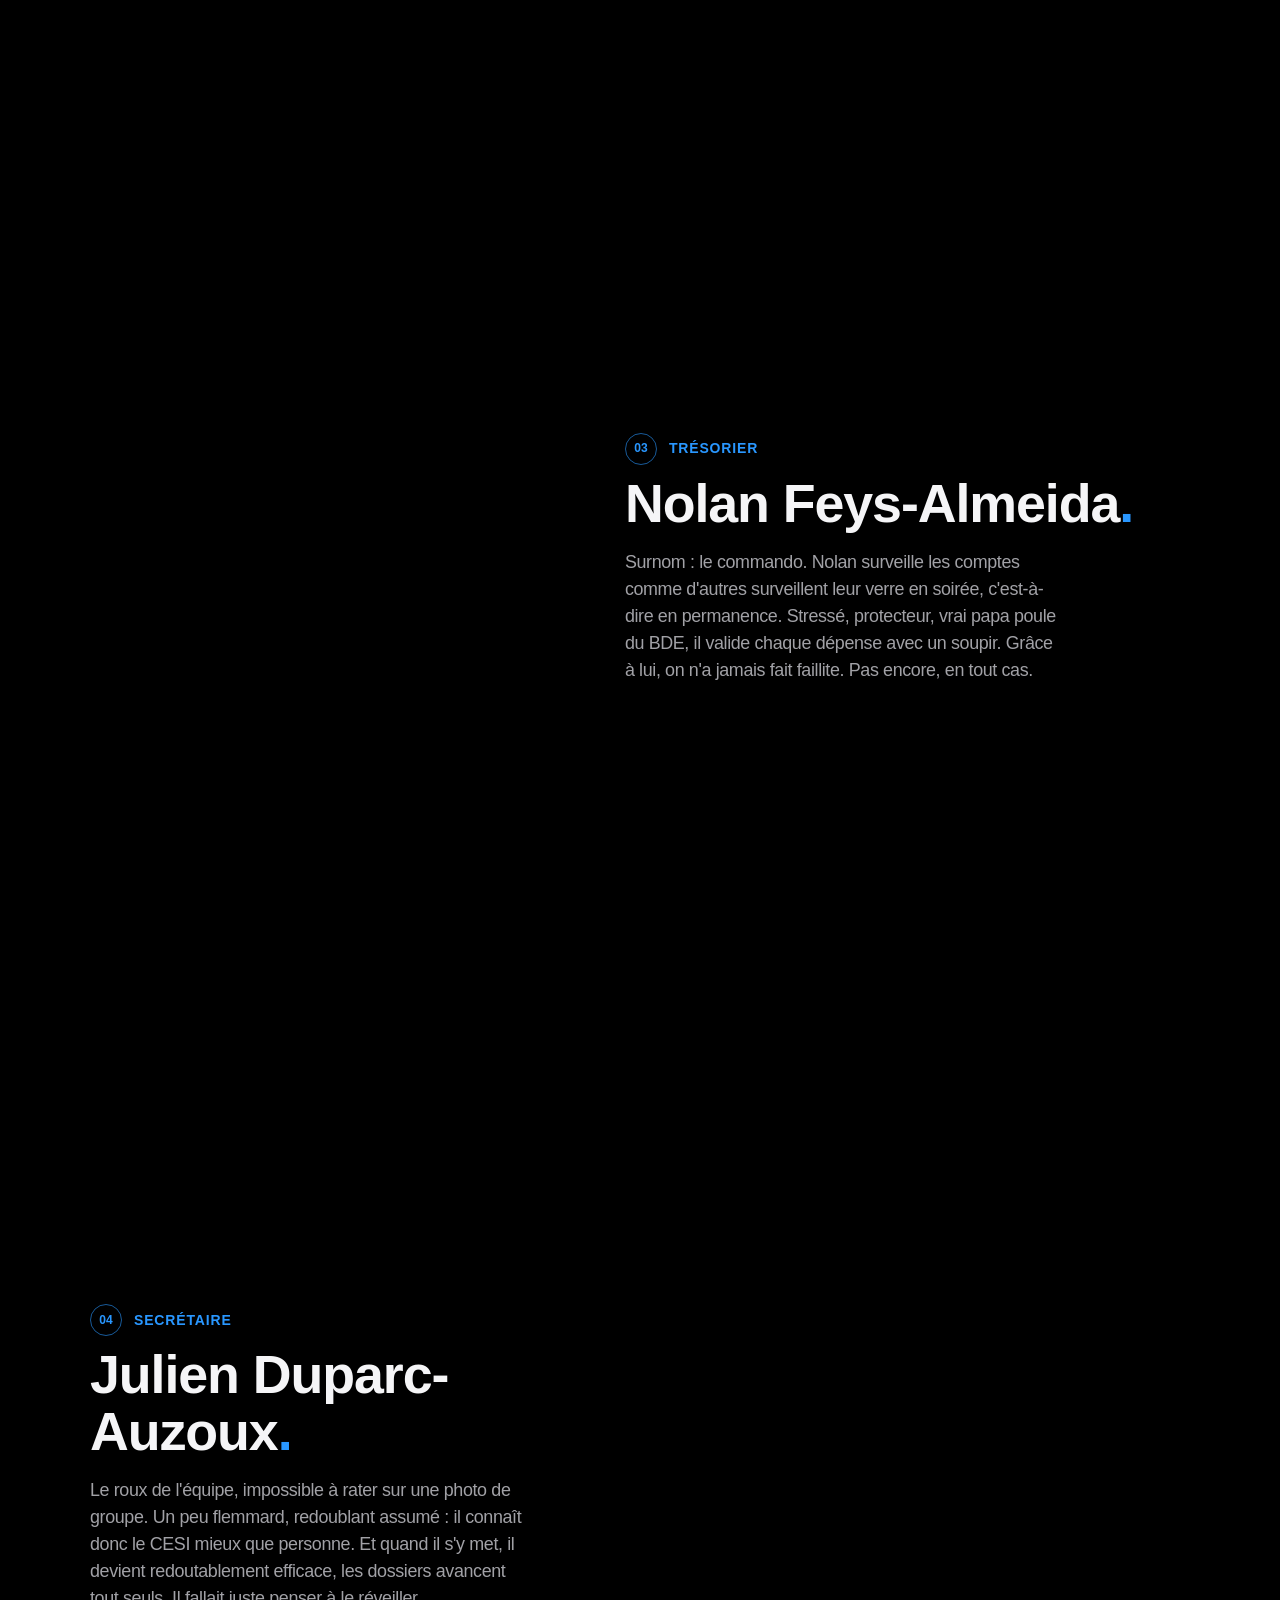
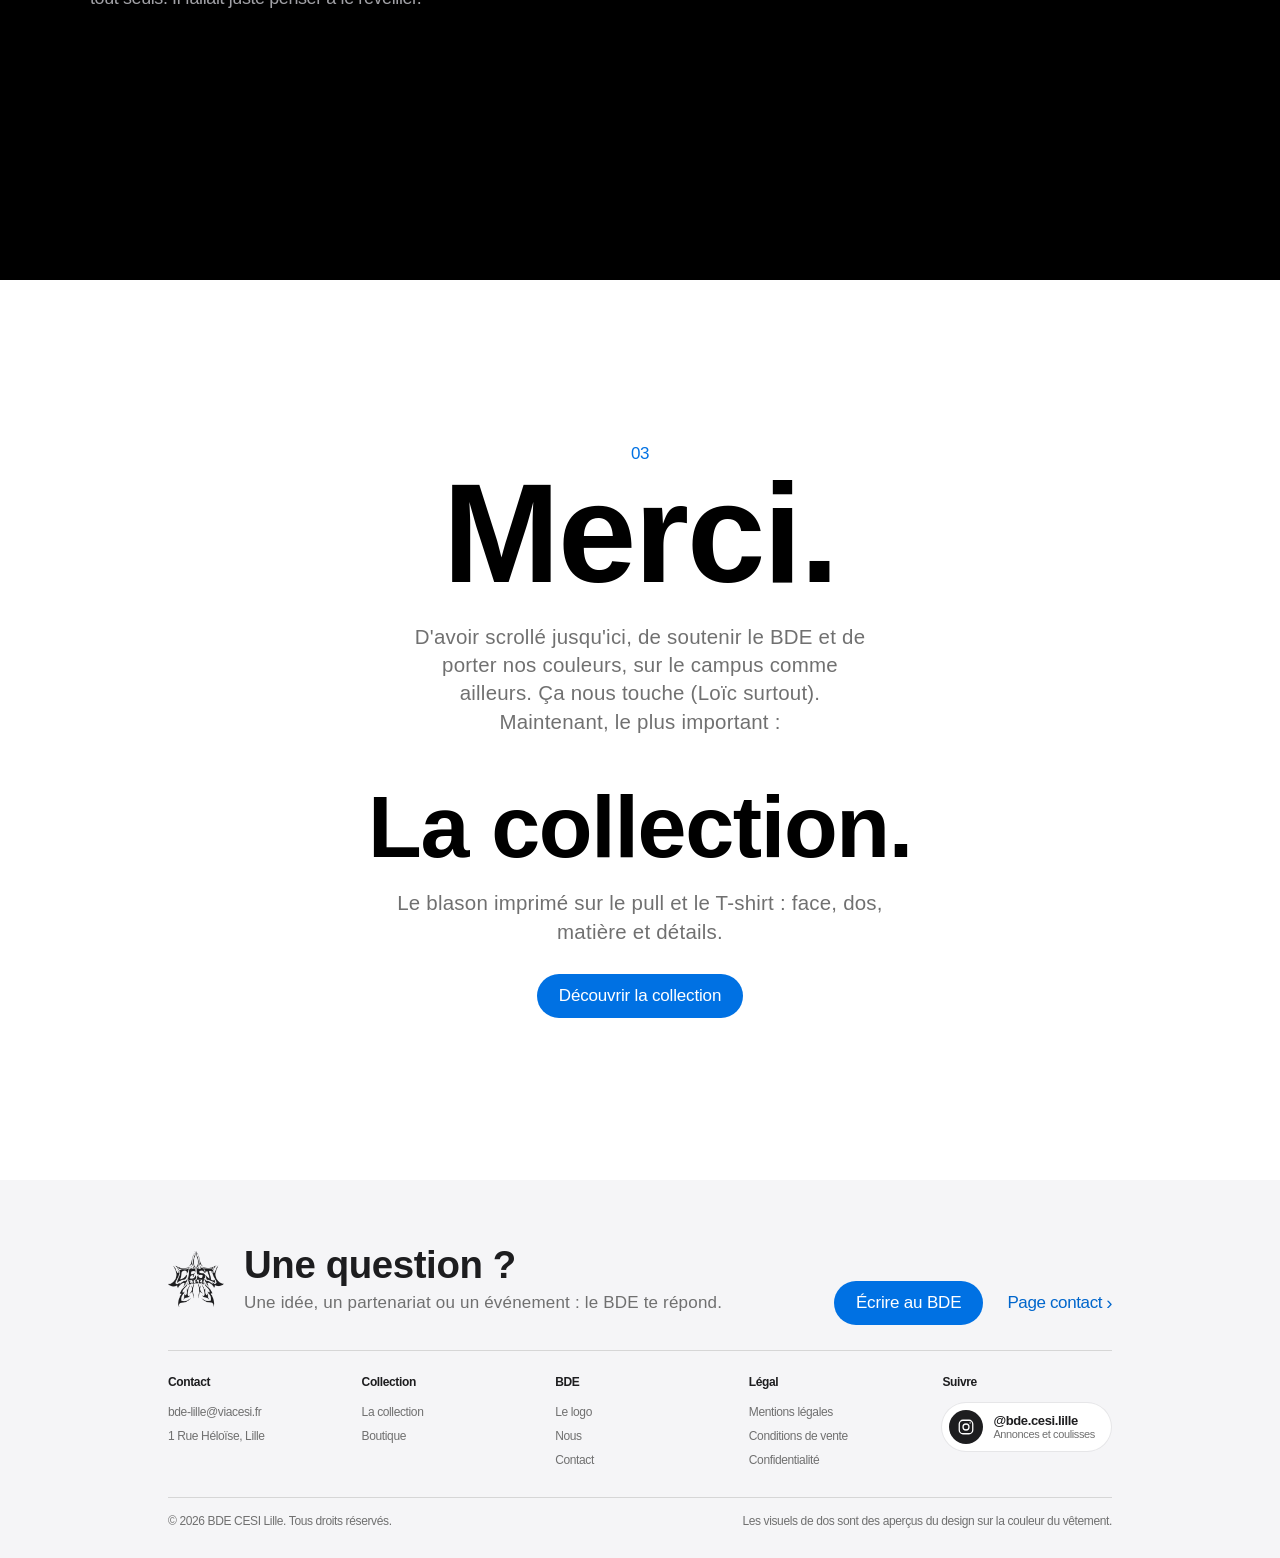
==== commit e16dce89: "Collection : chiffres du pull et du T-shirt alignés sur ordinateur Co-Authored-By: Claude Opus 5.5 <" ====
--- a/index.html
+++ b/index.html
@@ -18,16 +18,16 @@
 <meta name="twitter:card" content="summary_large_image">
 <meta name="twitter:image" content="https://bde-cesi-lille.fr/images/partage.jpg">
 <link rel="icon" type="image/png" href="favicon.png">
-<link rel="stylesheet" href="site.css?v=2026112640">
-<script src="boot.js?v=2026112640"></script>
+<link rel="stylesheet" href="site.css?v=2026112641">
+<script src="boot.js?v=2026112641"></script>
 <script src="vendor/gsap.min.js" defer></script>
 <script src="vendor/ScrollTrigger.min.js" defer></script>
-<script src="products.js?v=2026112640" defer></script>
-<script src="chargement.js?v=2026112640" defer></script>
-<script src="nav.js?v=2026112640" defer></script>
-<script src="logo-shape.js?v=2026112640" defer></script>
-<script type="module" src="pendant.js?v=2026112640"></script>
-<script src="home.js?v=2026112640" defer></script>
+<script src="products.js?v=2026112641" defer></script>
+<script src="chargement.js?v=2026112641" defer></script>
+<script src="nav.js?v=2026112641" defer></script>
+<script src="logo-shape.js?v=2026112641" defer></script>
+<script type="module" src="pendant.js?v=2026112641"></script>
+<script src="home.js?v=2026112641" defer></script>
 </head>
 <body>
 <!-- Écran de chargement (une fois par session) : la page est noire et le médaillon 3D lui-même se remplit de chrome liquide -->
--- a/site.css
+++ b/site.css
@@ -805,13 +805,16 @@
 .specs .head p b{color:var(--ink);font-weight:600}
 /* La matière : pull et T-shirt côte à côte (chaque colonne : titre, texte, puis ses quatre chiffres en 2 × 2) */
 .mat2{display:grid;grid-template-columns:repeat(2,minmax(0,1fr));gap:clamp(32px,5vw,80px)}
+/* les deux colonnes partagent leurs lignes : les chiffres commencent à la même hauteur, même si un titre passe sur deux lignes */
+.mat-col{display:grid;grid-row:span 2;grid-template-rows:subgrid;row-gap:0}
+@supports not (grid-template-rows:subgrid){ .mat-col{display:flex;flex-direction:column} .mat-col .head{flex:1} }
 .specs-duo .head{max-width:none;margin-bottom:clamp(28px,3.5vw,48px)}
 .specs-duo .h2{font-size:clamp(30px,3.2vw,48px)}
 .specs-duo .head p:not(.kicker){font-size:16px}
 .specs-duo .spec-grid{grid-template-columns:repeat(2,minmax(0,1fr));row-gap:clamp(24px,3vh,36px)}
 .specs-duo .spec{padding-top:20px}
 .specs-duo .spec .num{font-size:clamp(34px,3.6vw,52px)}
-@media (max-width:834px){ .mat2{grid-template-columns:1fr;row-gap:72px} }
+@media (max-width:834px){ .mat2{grid-template-columns:1fr;row-gap:0} .mat-col + .mat-col{margin-top:72px} }
 /* sous la tringle : la personnalisation */
 .rack-perso{margin:0;padding:6px var(--gutter) 28px;text-align:center;font-size:15px;color:var(--slate)}
 .rp-tag{display:table;margin:0 auto 8px;padding:4px 12px;border-radius:999px;background:var(--blue-fill);color:#fff;font-size:13px;font-weight:600}
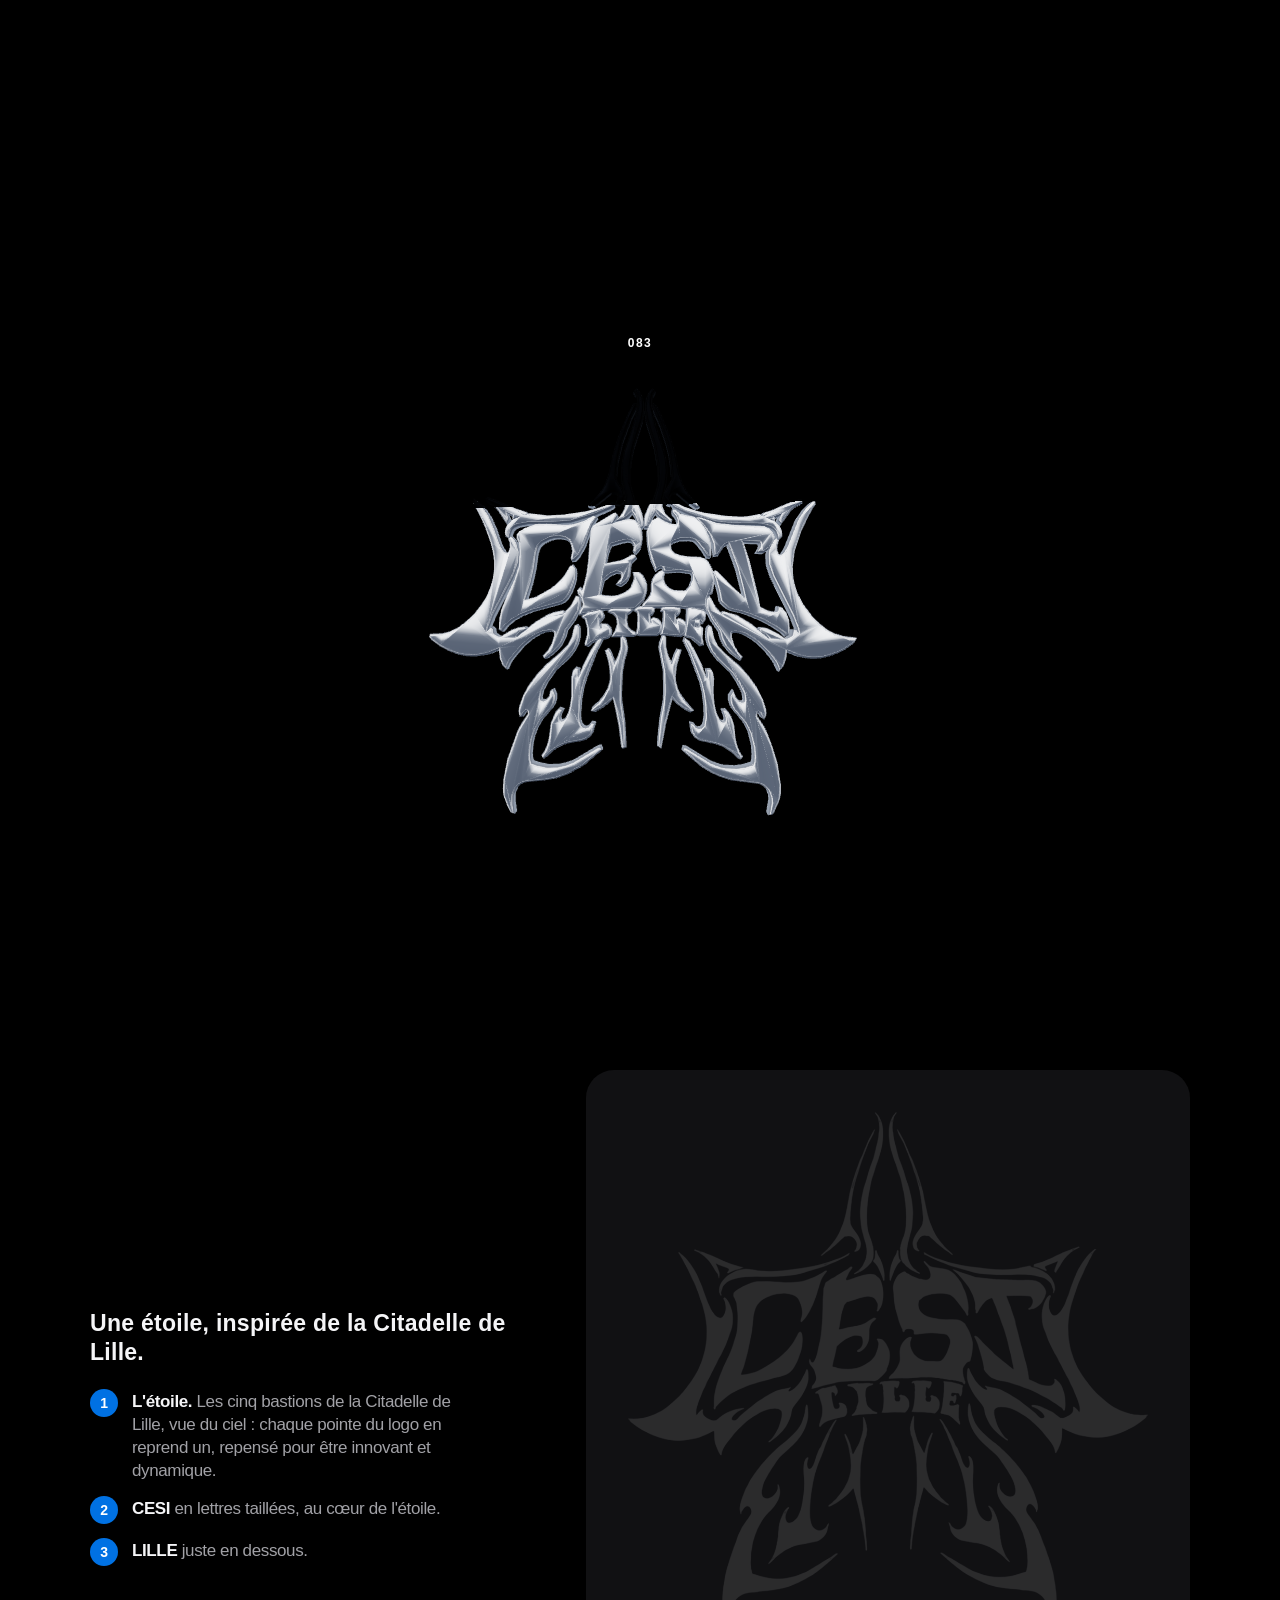
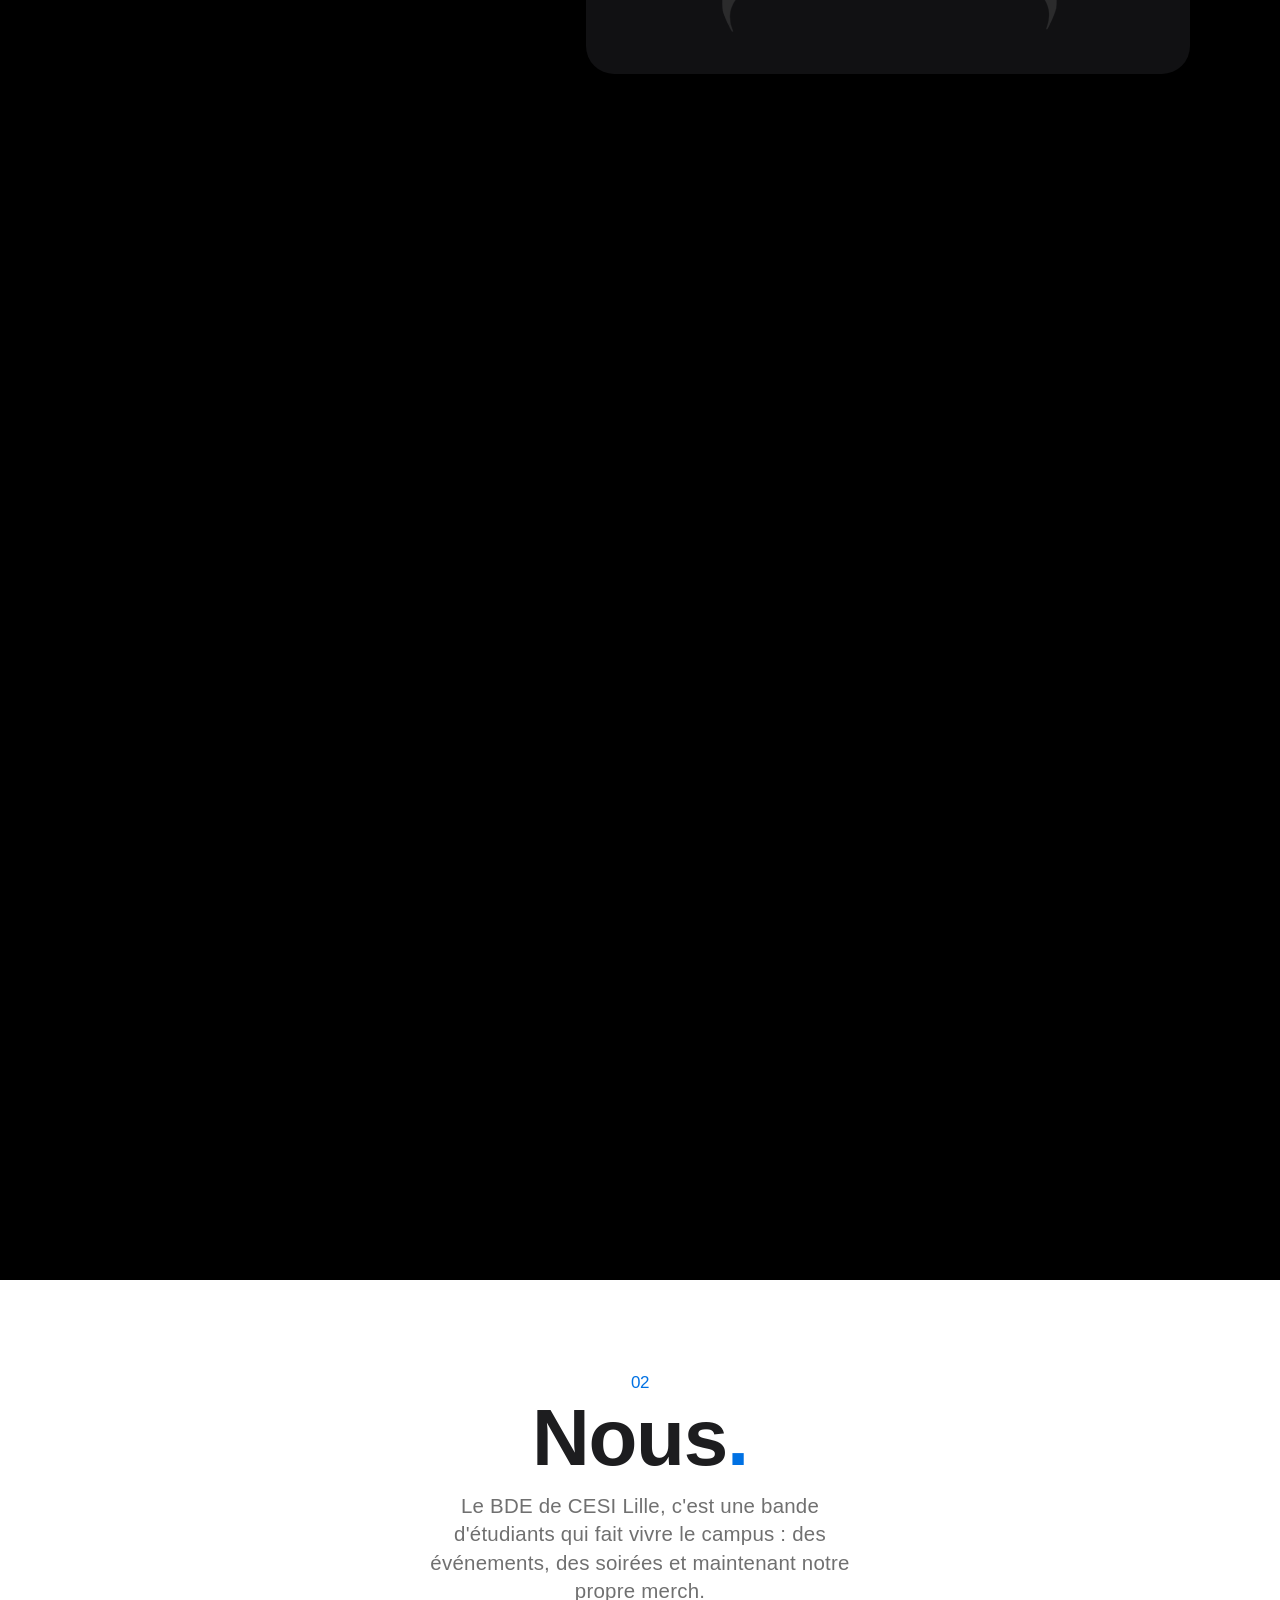
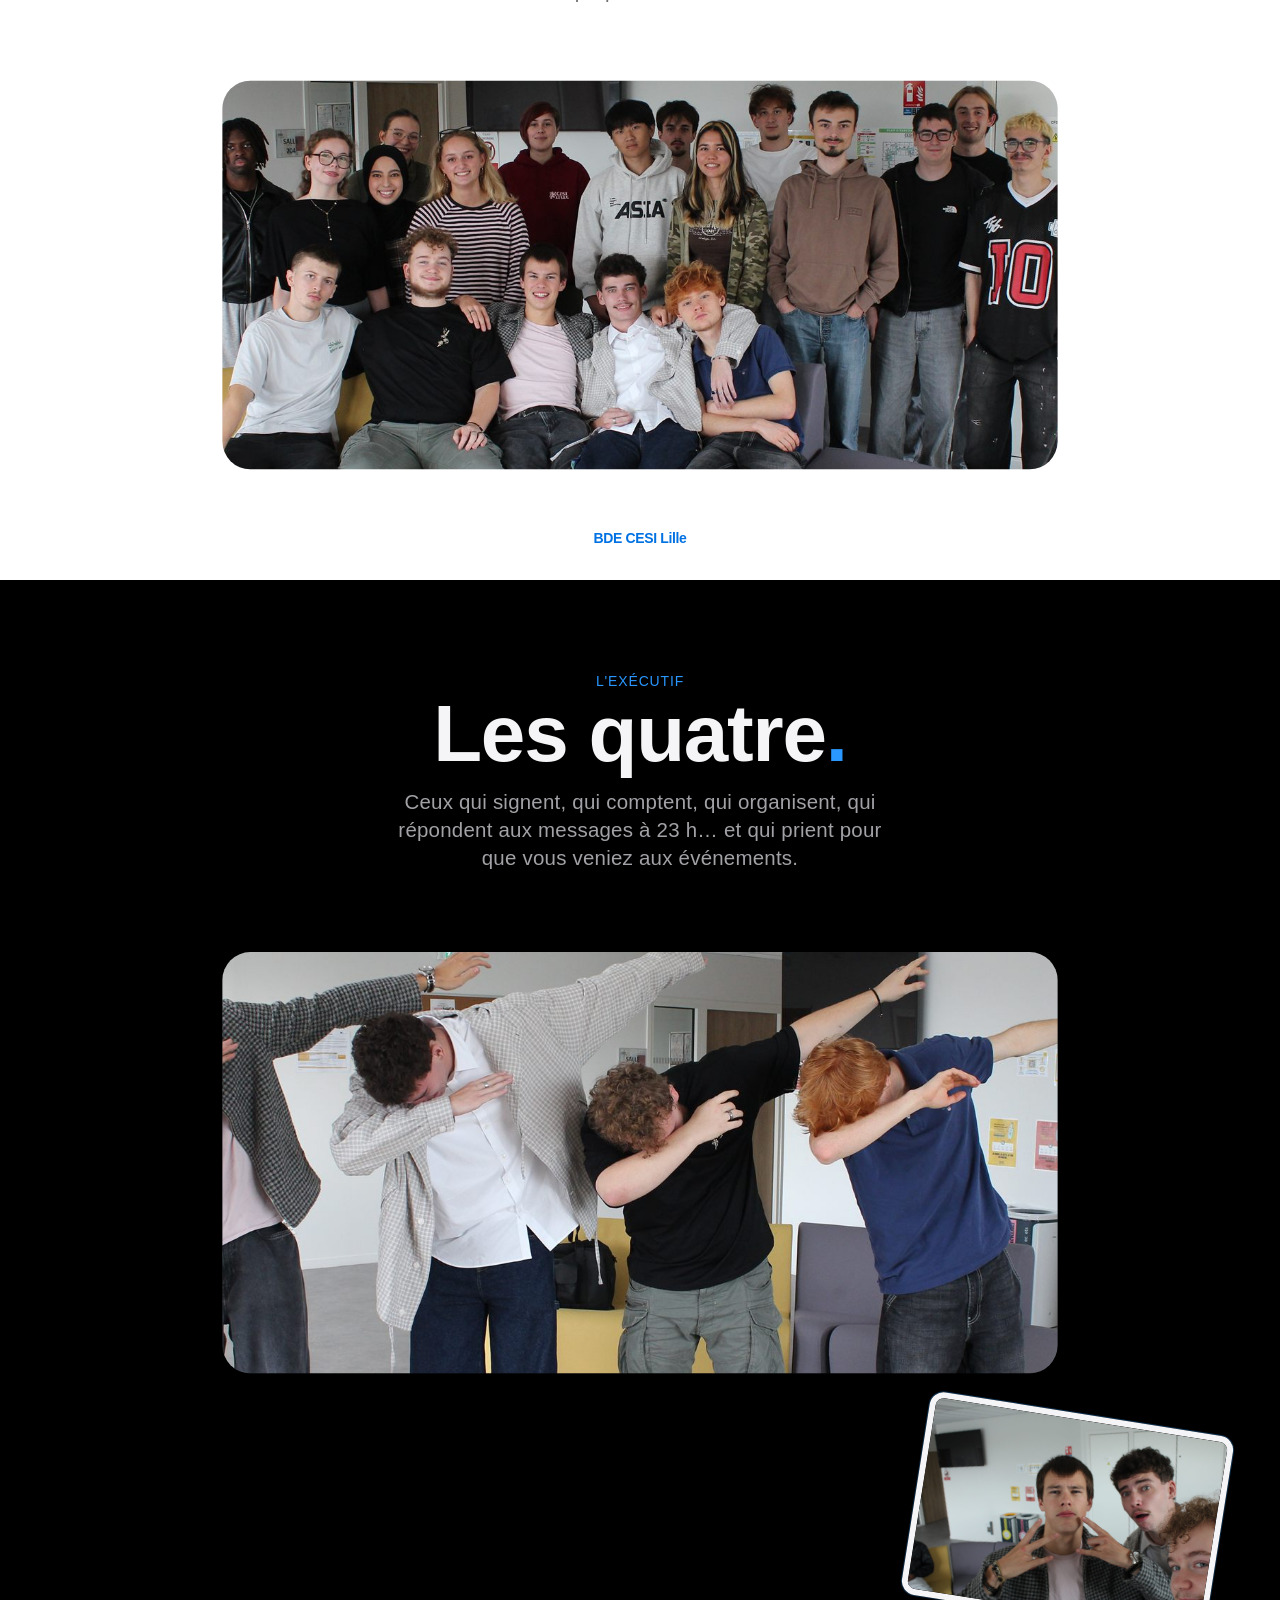
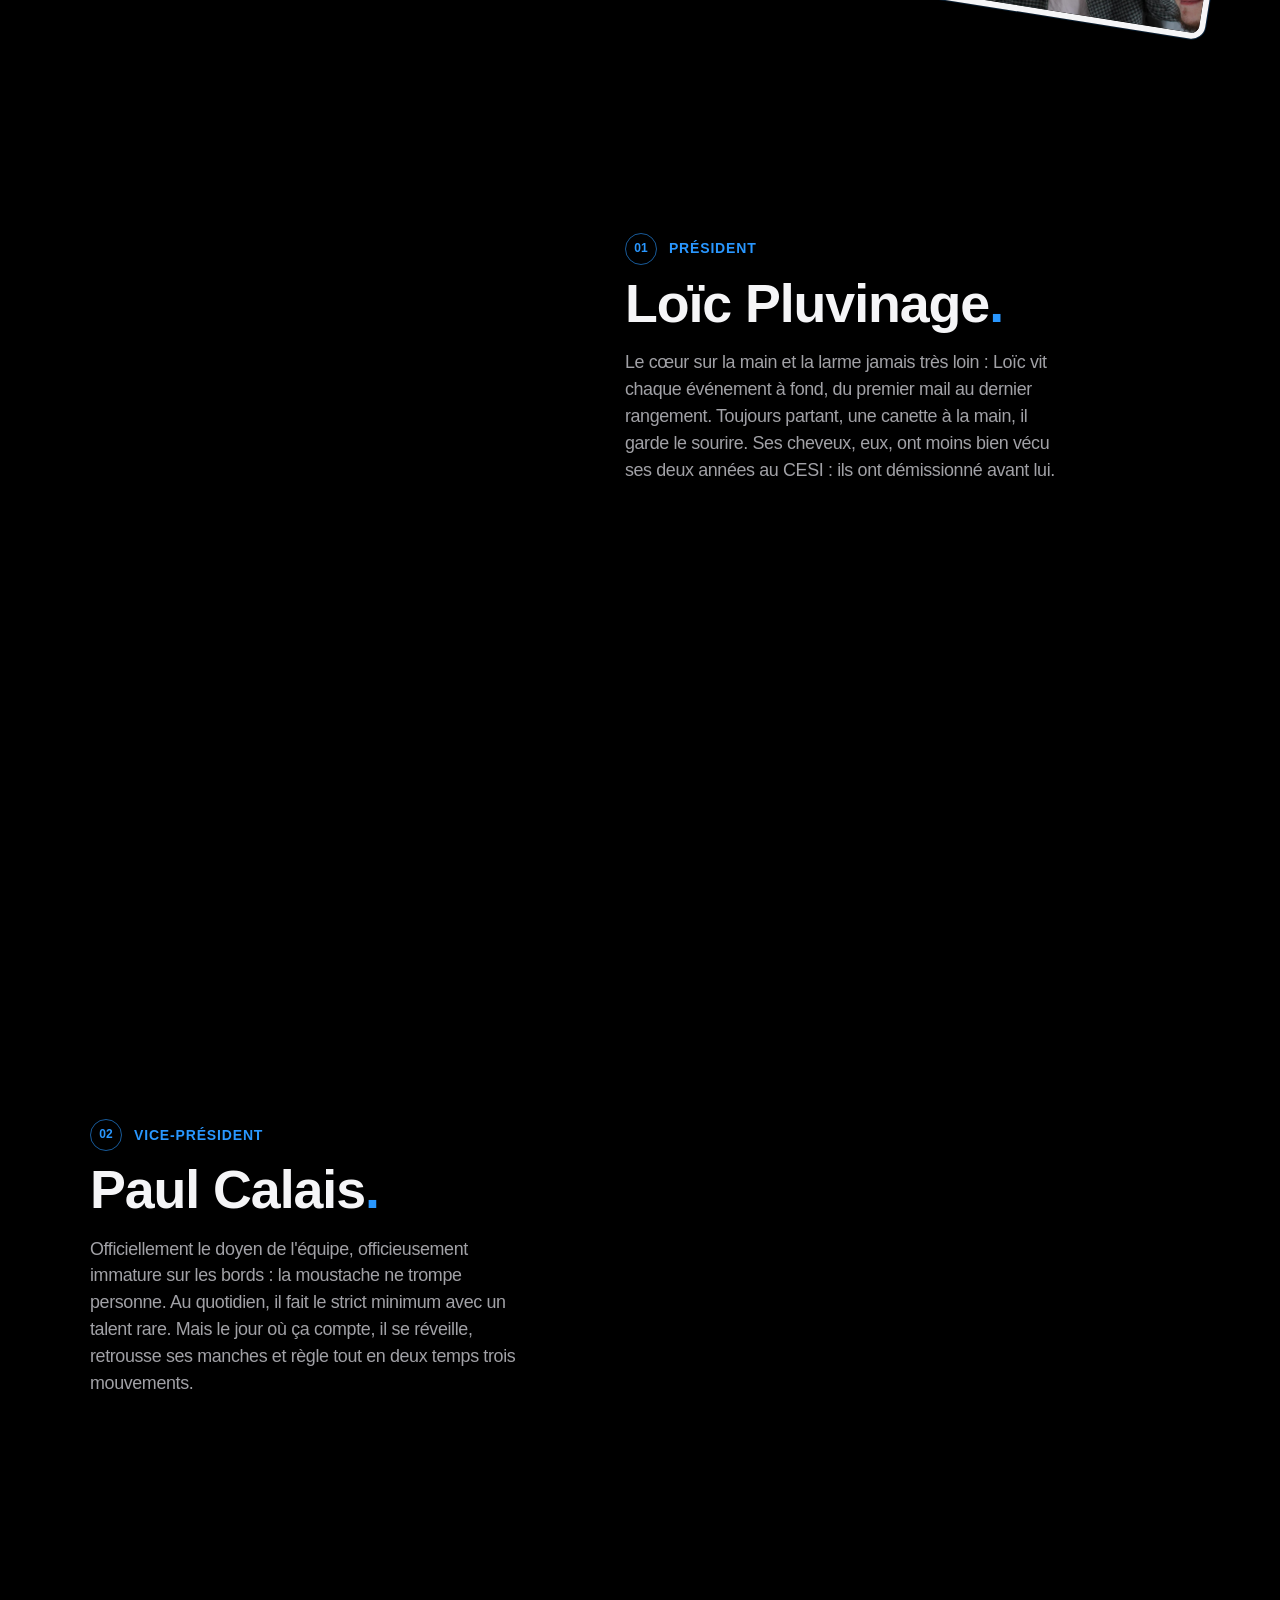
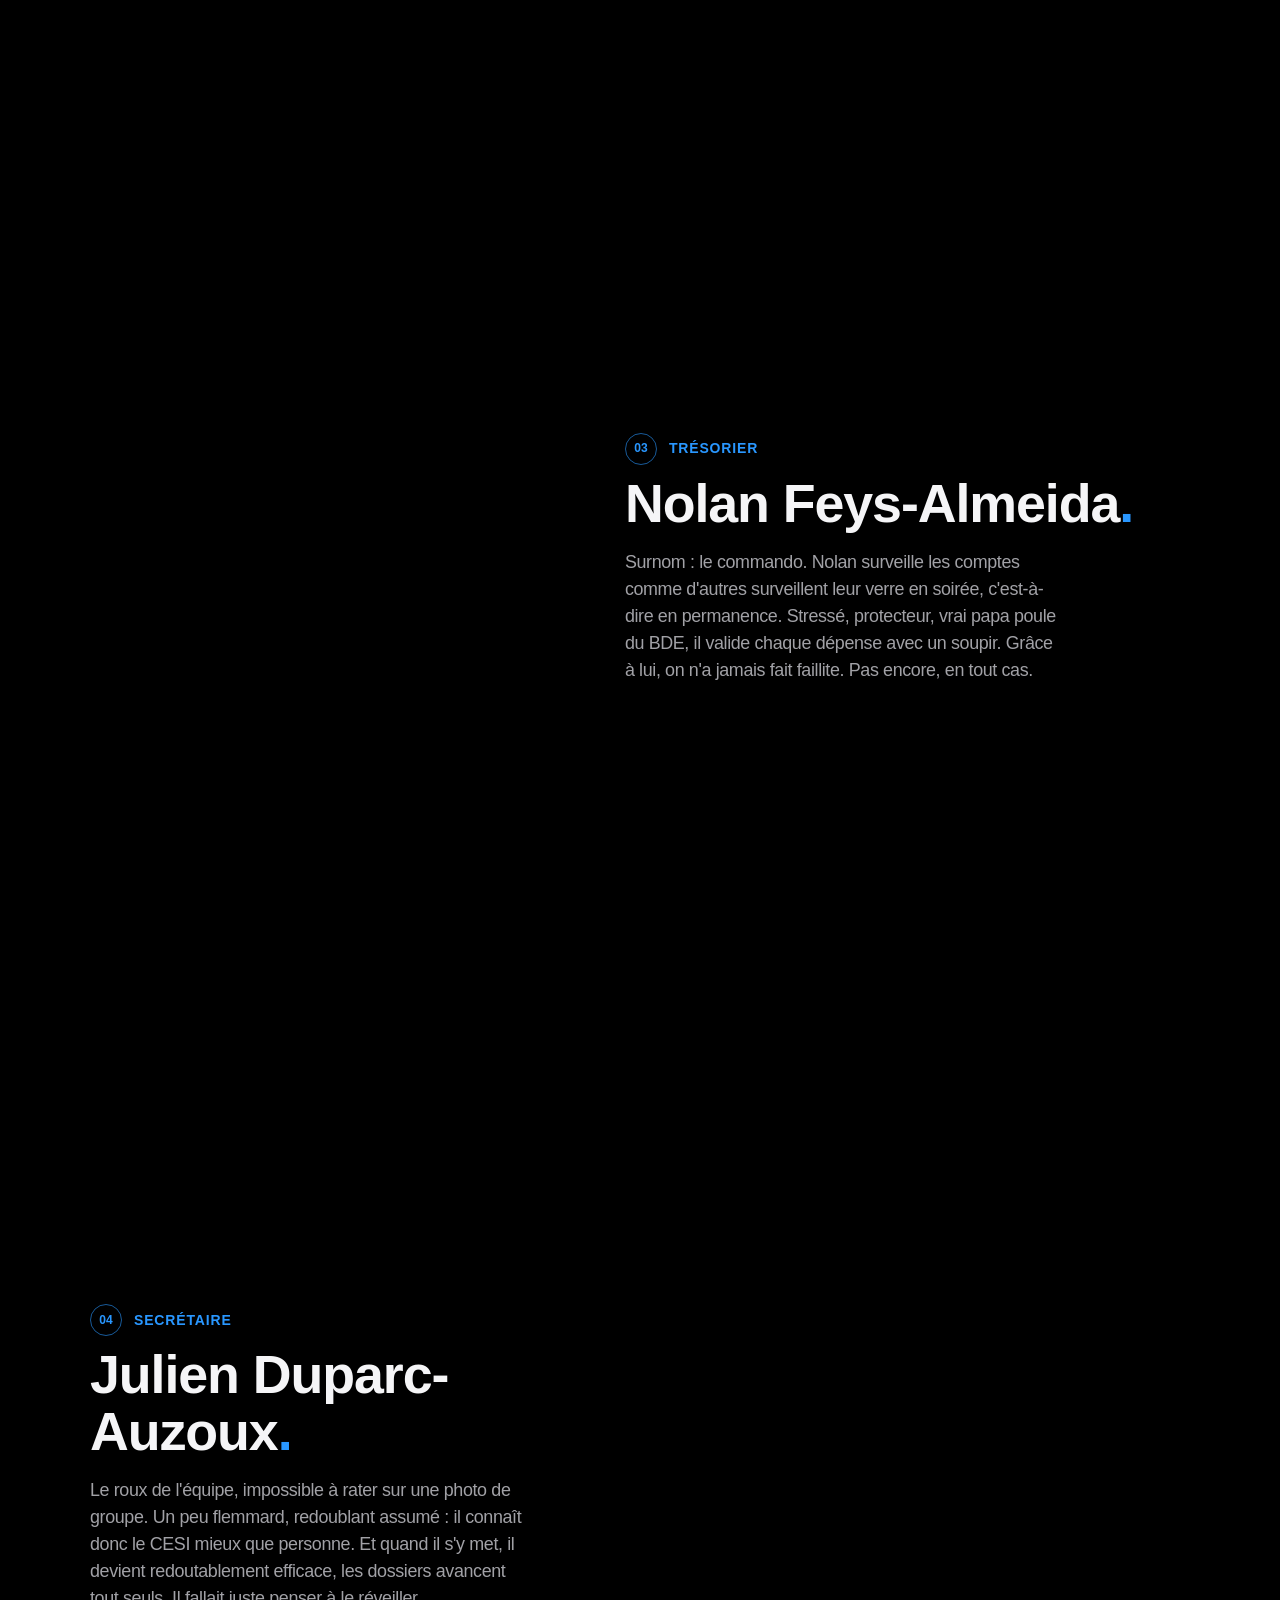
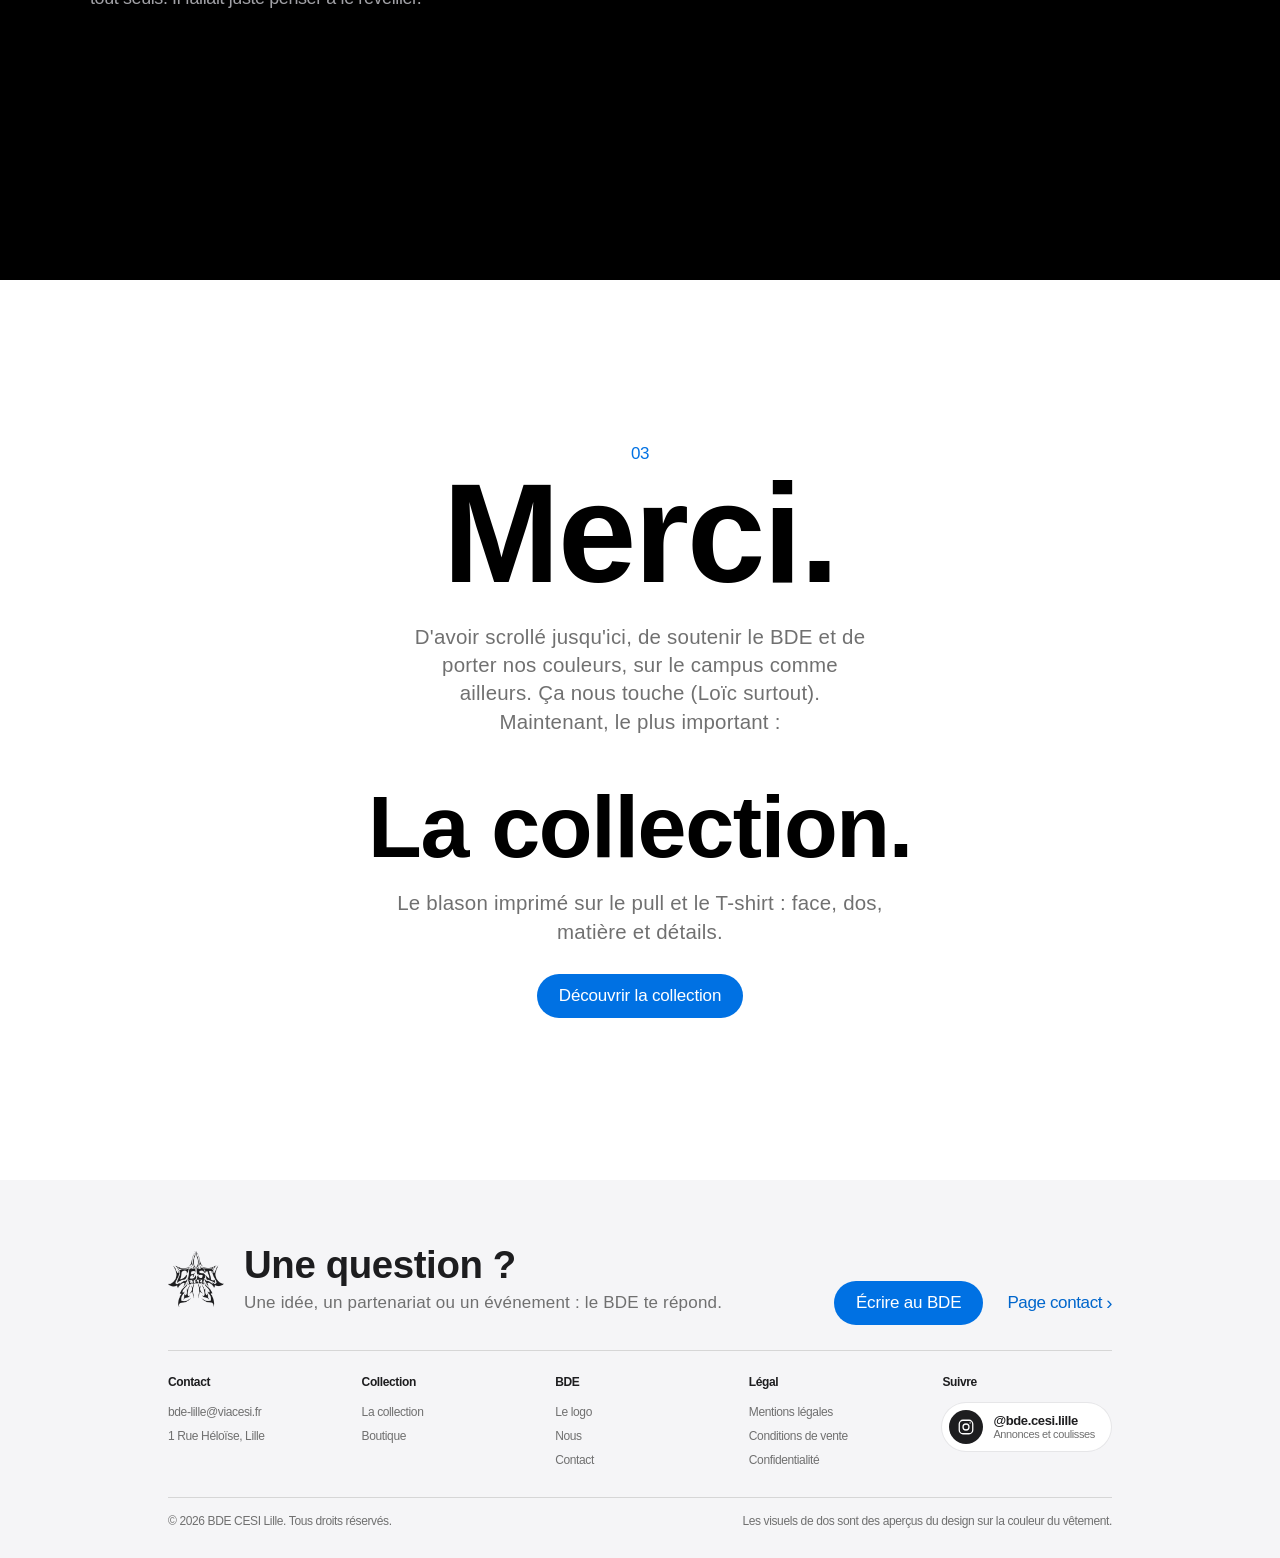
==== commit 46de50b3: "Boutique : astuce sous le titre (voir dans la Collection, acheter ici) Co-Authored-By: Claude Opus 5" ====
--- a/index.html
+++ b/index.html
@@ -18,16 +18,16 @@
 <meta name="twitter:card" content="summary_large_image">
 <meta name="twitter:image" content="https://bde-cesi-lille.fr/images/partage.jpg">
 <link rel="icon" type="image/png" href="favicon.png">
-<link rel="stylesheet" href="site.css?v=2026112641">
-<script src="boot.js?v=2026112641"></script>
+<link rel="stylesheet" href="site.css?v=2026112642">
+<script src="boot.js?v=2026112642"></script>
 <script src="vendor/gsap.min.js" defer></script>
 <script src="vendor/ScrollTrigger.min.js" defer></script>
-<script src="products.js?v=2026112641" defer></script>
-<script src="chargement.js?v=2026112641" defer></script>
-<script src="nav.js?v=2026112641" defer></script>
-<script src="logo-shape.js?v=2026112641" defer></script>
-<script type="module" src="pendant.js?v=2026112641"></script>
-<script src="home.js?v=2026112641" defer></script>
+<script src="products.js?v=2026112642" defer></script>
+<script src="chargement.js?v=2026112642" defer></script>
+<script src="nav.js?v=2026112642" defer></script>
+<script src="logo-shape.js?v=2026112642" defer></script>
+<script type="module" src="pendant.js?v=2026112642"></script>
+<script src="home.js?v=2026112642" defer></script>
 </head>
 <body>
 <!-- Écran de chargement (une fois par session) : la page est noire et le médaillon 3D lui-même se remplit de chrome liquide -->
--- a/site.css
+++ b/site.css
@@ -451,6 +451,11 @@
   box-shadow:inset 0 0 0 1px rgba(0,0,0,.12),0 0 0 1px rgba(255,255,255,.6)}
 .sm-kicker{margin:0 0 6px;font-size:15px;font-weight:600;color:var(--blue-fill)}
 .sm-title{margin:0;font-family:var(--display);font-weight:600;font-size:clamp(34px,3.4vw,52px);line-height:1.05;letter-spacing:-.01em;color:var(--ink)}
+/* petit rappel sous le titre, calé à droite */
+.sm-astuce{width:fit-content;max-width:100%;margin:8px 0 0 auto;padding:6px 12px 6px 8px;border-radius:12px;background:rgba(255,255,255,.7);
+  font-size:13px;line-height:1.35;color:var(--slate);text-align:right;box-shadow:0 0 0 1px rgba(0,113,227,.18)}
+.sm-astuce b{display:inline-block;margin-right:6px;padding:1px 7px;border-radius:999px;background:var(--blue-fill);color:#fff;font-size:11px;font-weight:700;letter-spacing:.02em;text-transform:uppercase}
+.sm-astuce a{color:var(--blue-fill);font-weight:600;text-decoration:underline;text-underline-offset:2px}
 .sm-lead{margin:10px 0 18px;font-size:clamp(15px,1.1vw,16px);line-height:1.45;color:var(--slate)}
 .sm-wheel-box{position:relative;z-index:1;flex:1;align-self:center;max-width:var(--card)}
 .sm-list{list-style:none;margin:0;padding:0;display:grid;gap:12px}
@@ -507,6 +512,7 @@
   .sh-side,.sh-txt{display:contents}                   /* titre, texte, articles puis bouton, les uns sous les autres */
   .sm-title{font-size:40px}
   .sm-lead{margin:12px 0 22px;font-size:16px}
+  .sm-astuce{background:var(--mist);box-shadow:none}
   .sh-txt .pill{order:2;width:100%}
   .sm-wheel-box{order:1;flex:none;align-self:stretch;max-width:none;margin:0 0 22px}
   .sm-card{background:var(--mist);-webkit-backdrop-filter:none;backdrop-filter:none;box-shadow:none;min-height:116px;padding:10px 16px 10px 10px;gap:16px;border-radius:22px}
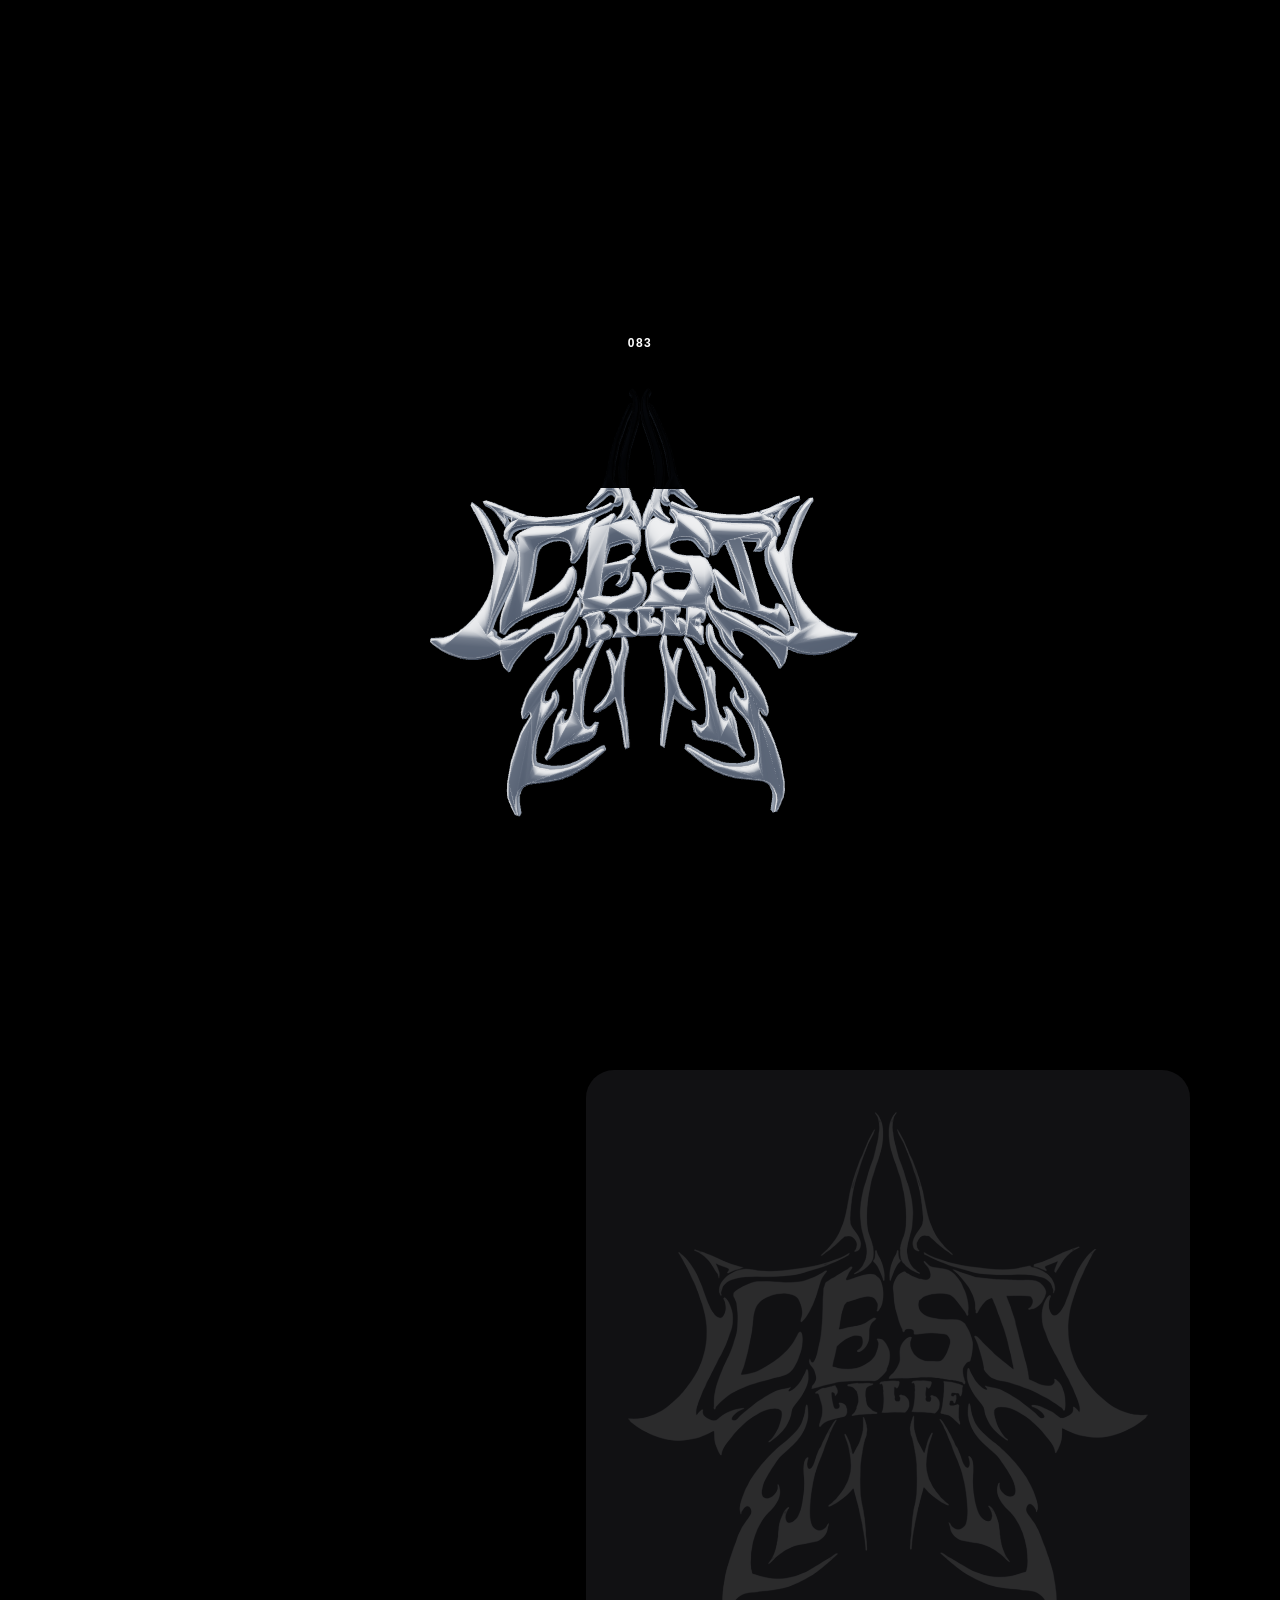
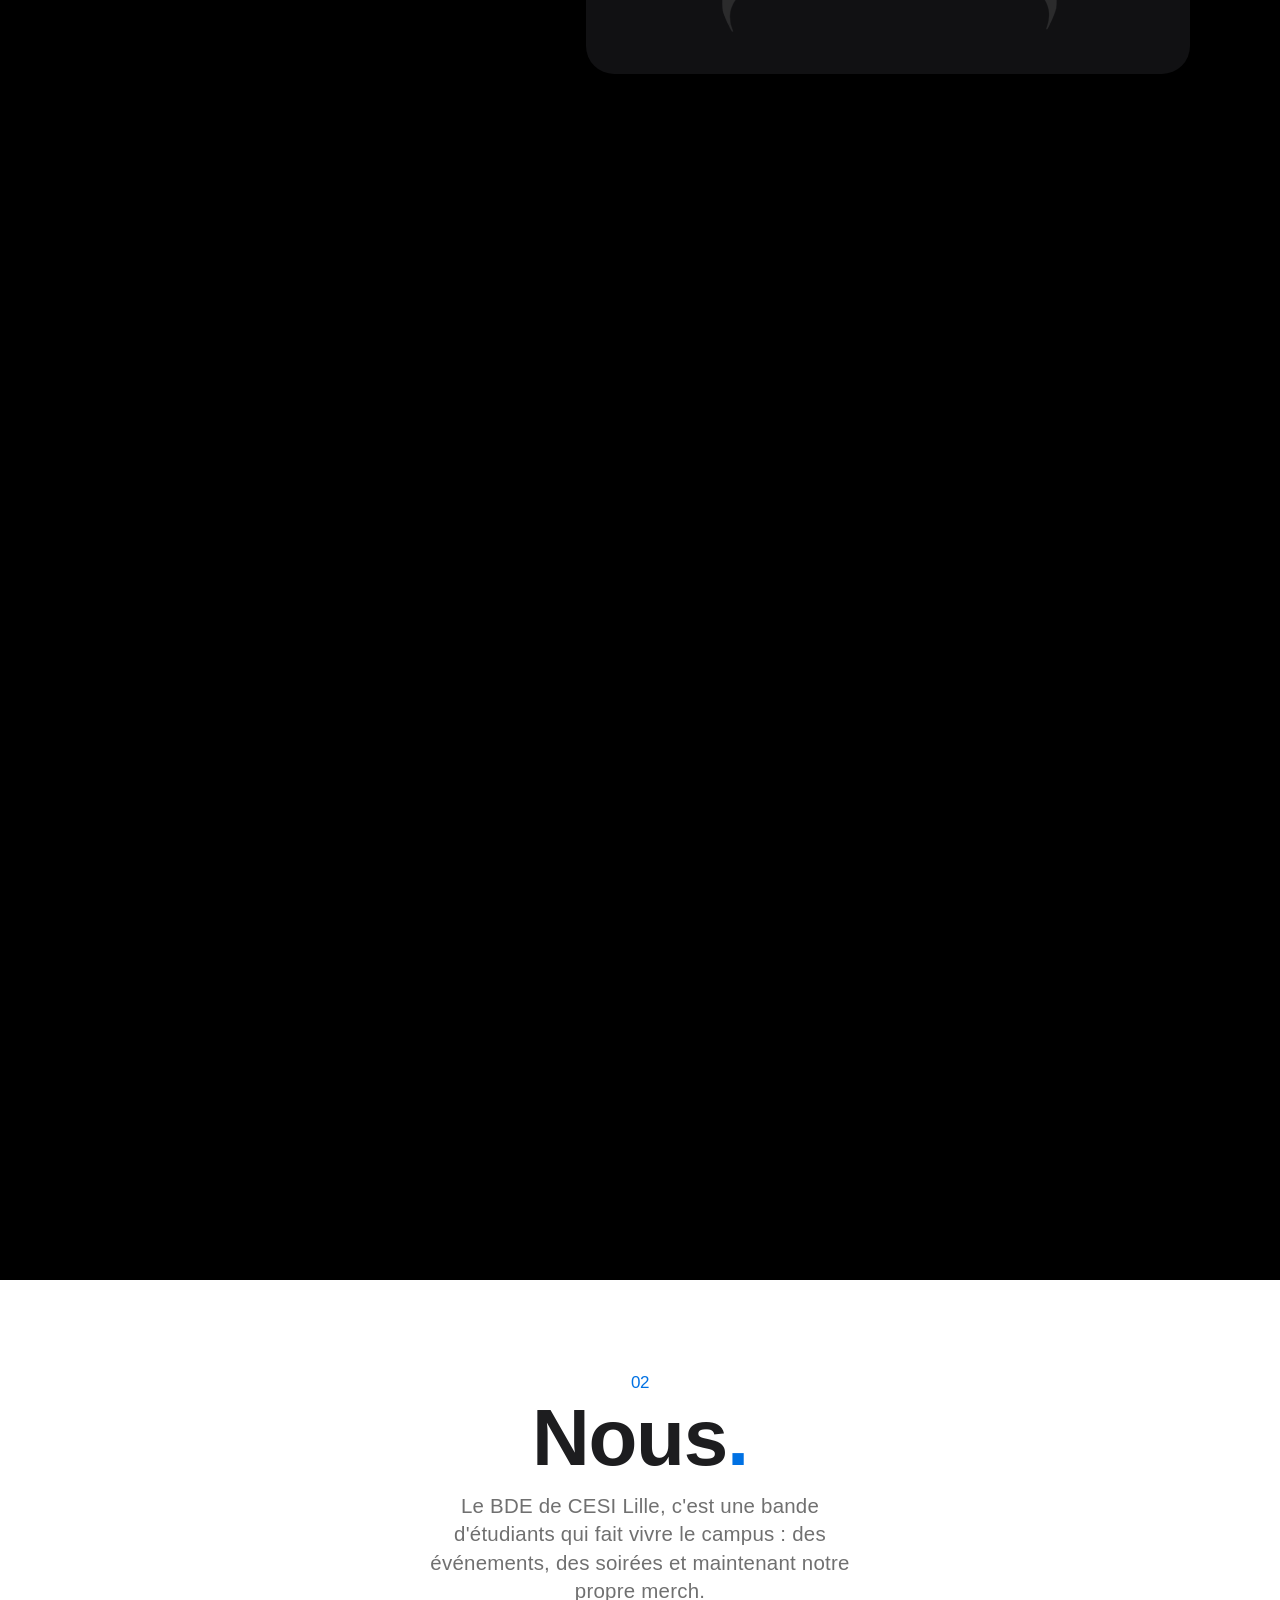
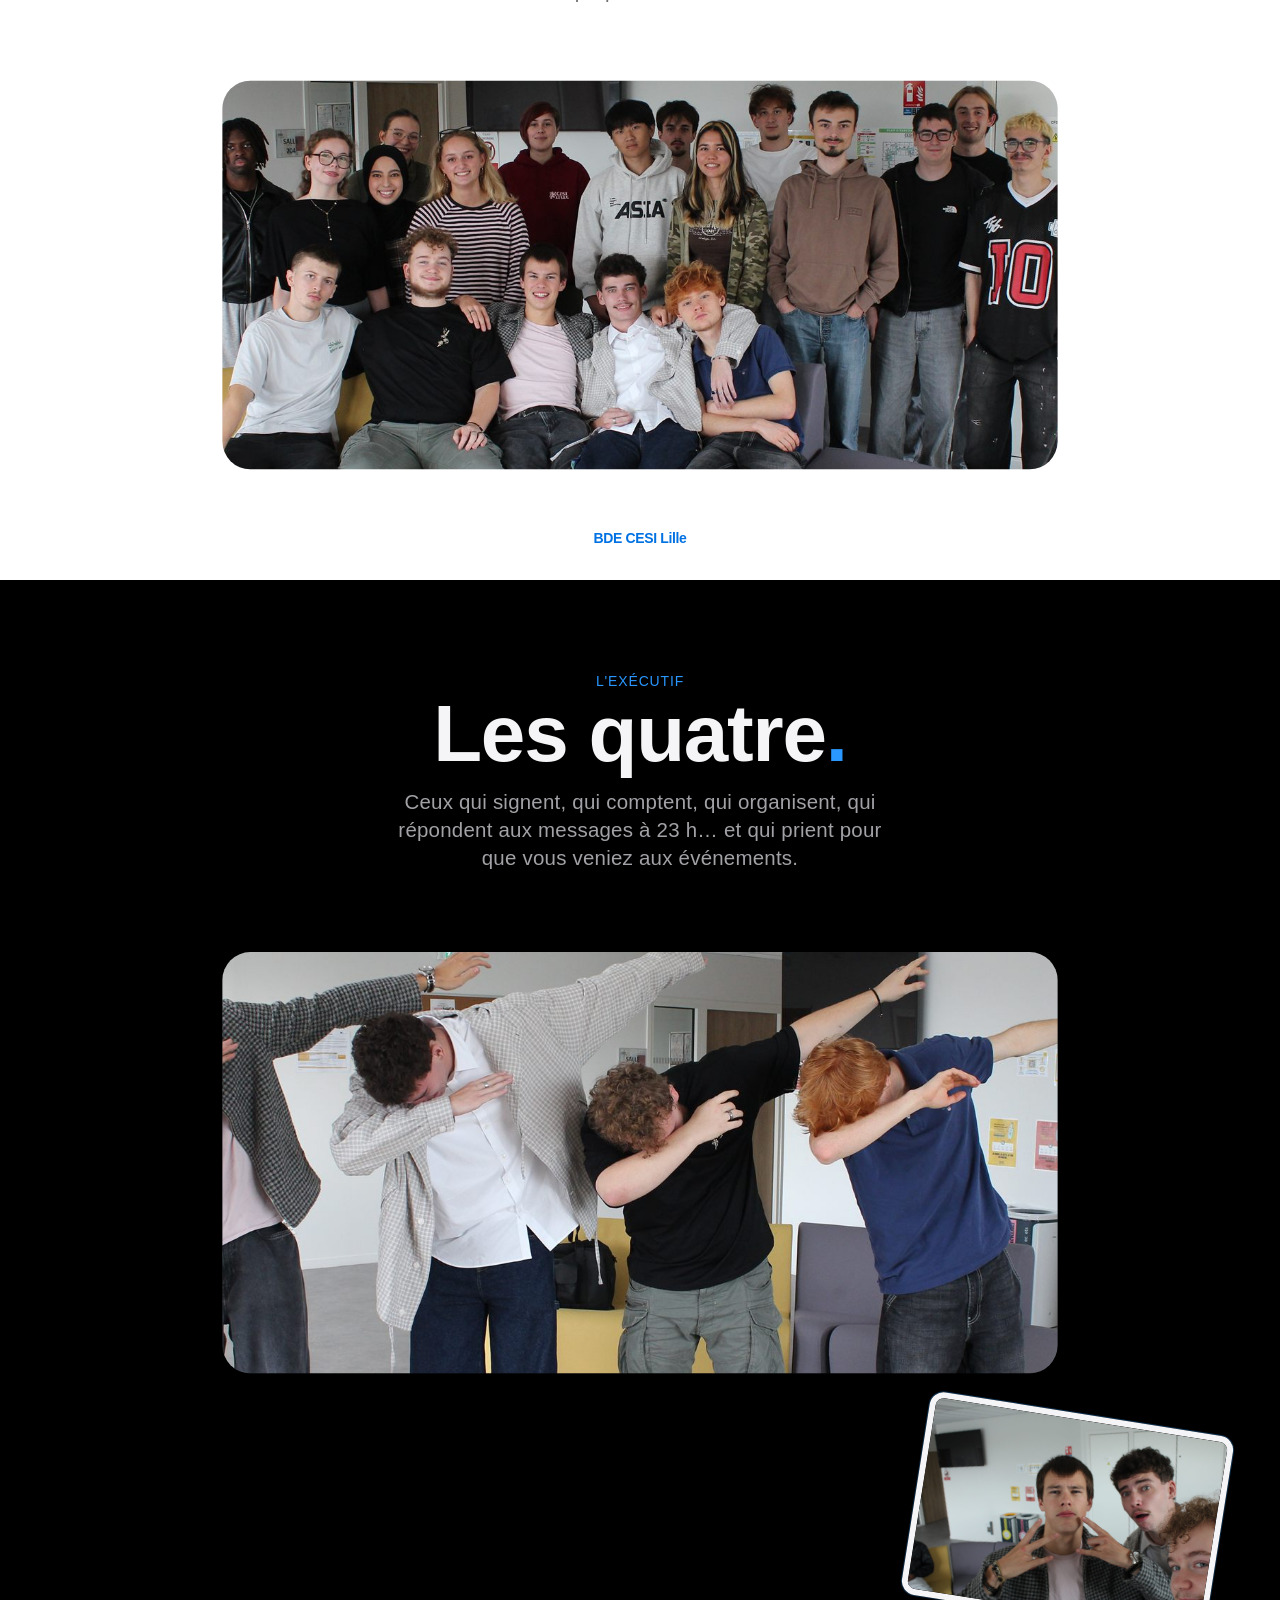
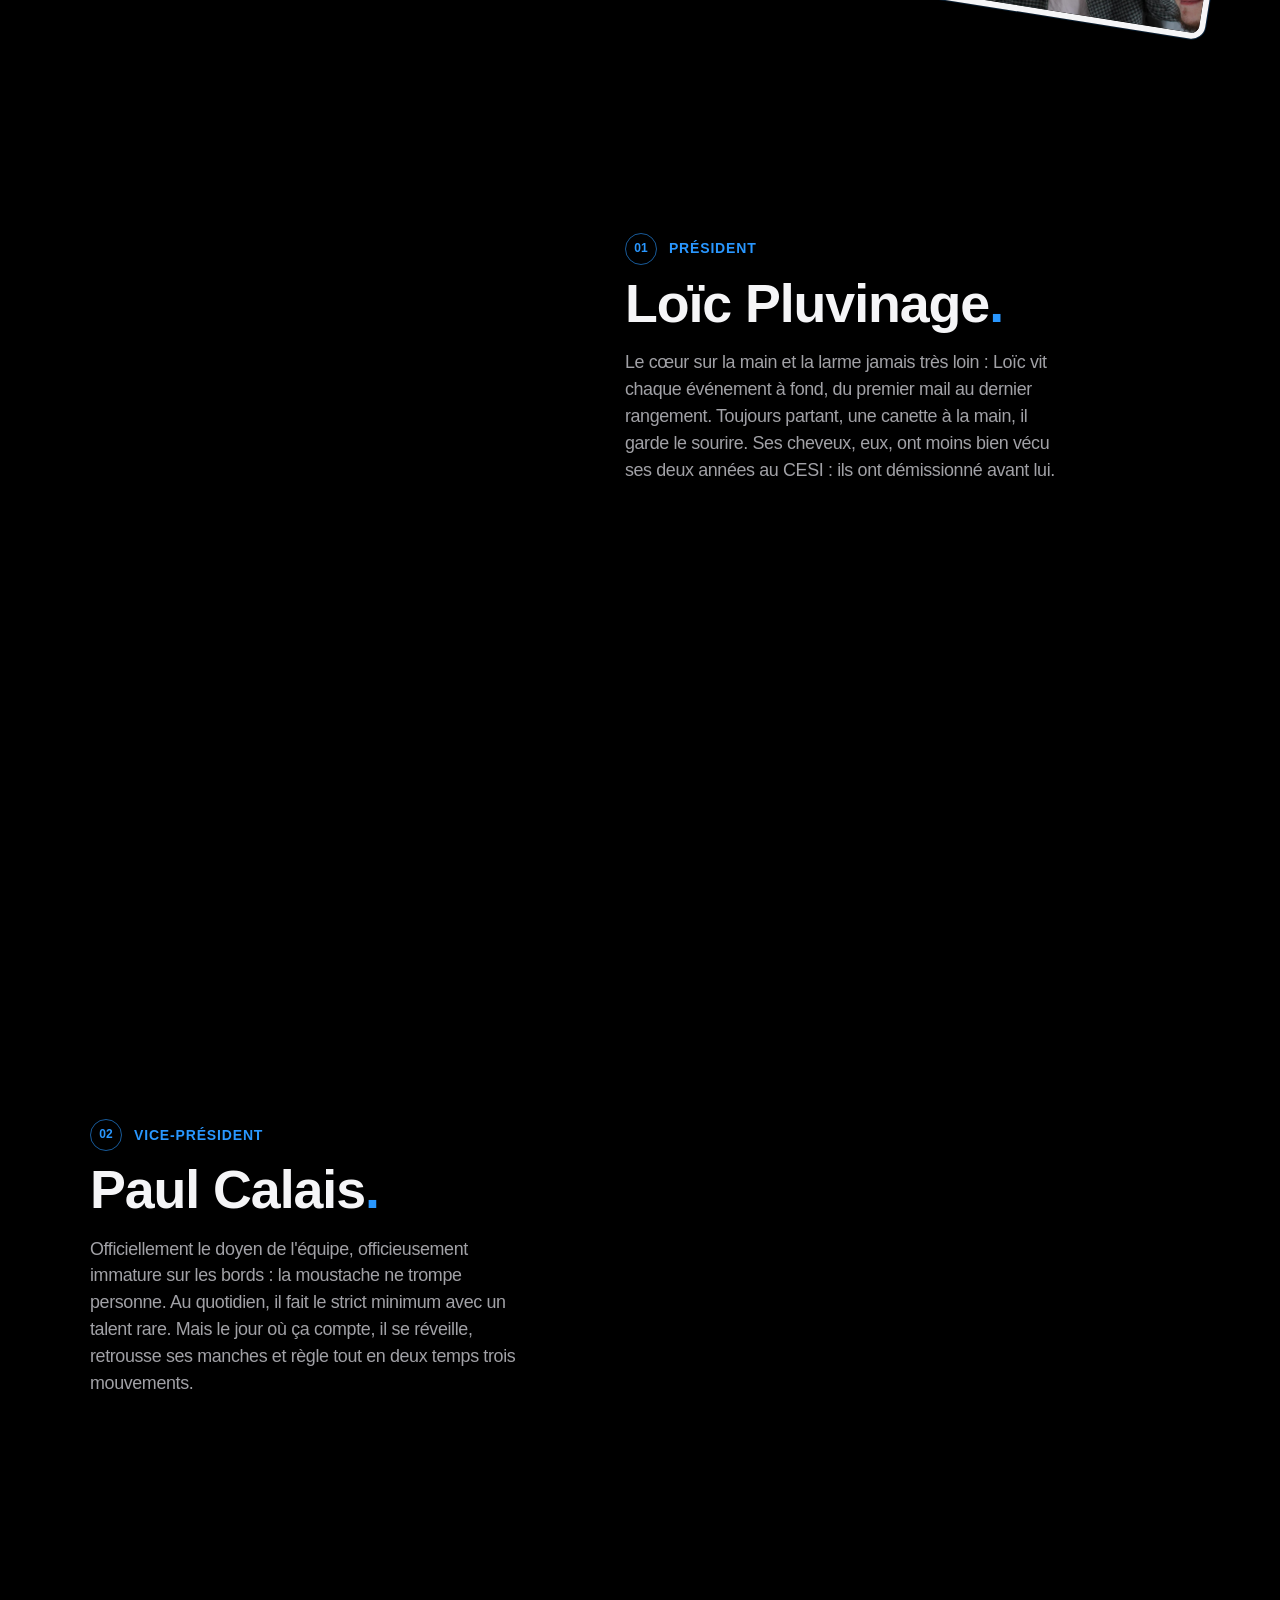
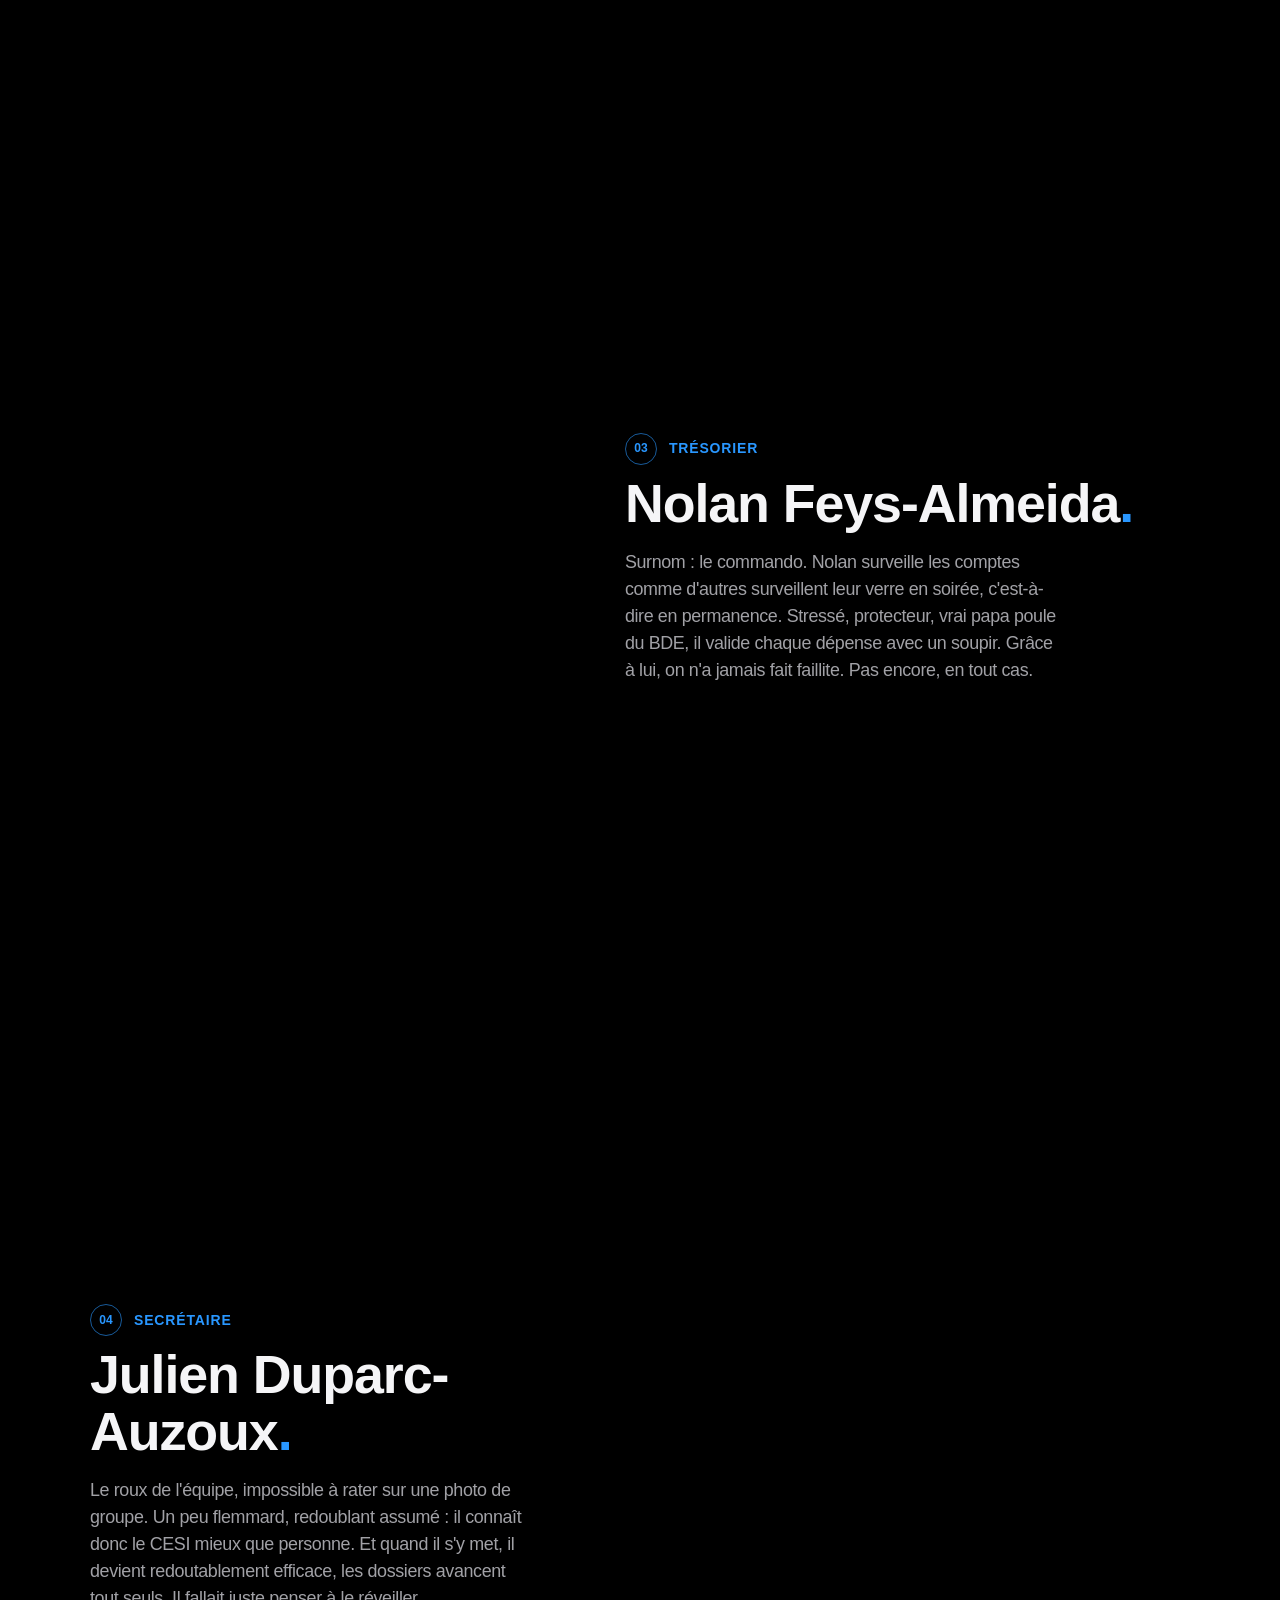
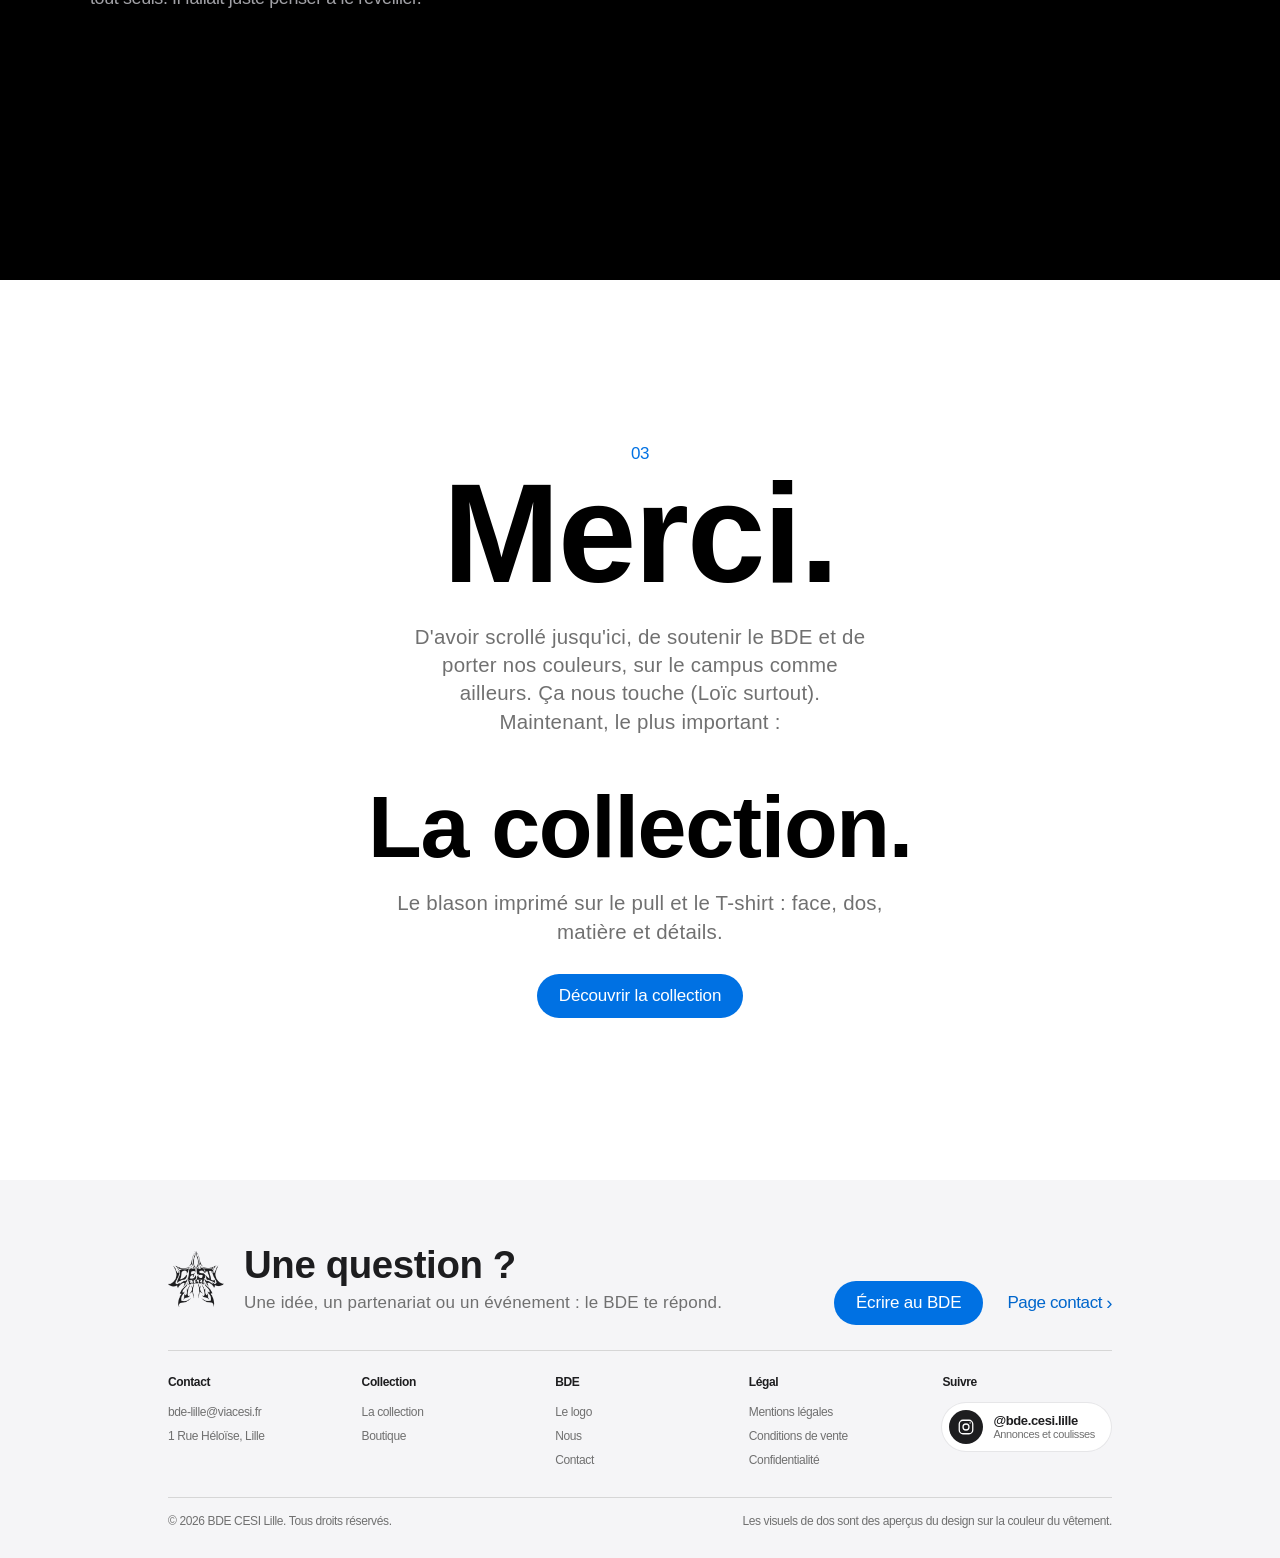
==== commit bc2d0255: "Boutique : astuce plus grande sous la carte du titre, ouvre la fiche du premier pull dans la Collect" ====
--- a/index.html
+++ b/index.html
@@ -18,16 +18,16 @@
 <meta name="twitter:card" content="summary_large_image">
 <meta name="twitter:image" content="https://bde-cesi-lille.fr/images/partage.jpg">
 <link rel="icon" type="image/png" href="favicon.png">
-<link rel="stylesheet" href="site.css?v=2026112642">
-<script src="boot.js?v=2026112642"></script>
+<link rel="stylesheet" href="site.css?v=2026112643">
+<script src="boot.js?v=2026112643"></script>
 <script src="vendor/gsap.min.js" defer></script>
 <script src="vendor/ScrollTrigger.min.js" defer></script>
-<script src="products.js?v=2026112642" defer></script>
-<script src="chargement.js?v=2026112642" defer></script>
-<script src="nav.js?v=2026112642" defer></script>
-<script src="logo-shape.js?v=2026112642" defer></script>
-<script type="module" src="pendant.js?v=2026112642"></script>
-<script src="home.js?v=2026112642" defer></script>
+<script src="products.js?v=2026112643" defer></script>
+<script src="chargement.js?v=2026112643" defer></script>
+<script src="nav.js?v=2026112643" defer></script>
+<script src="logo-shape.js?v=2026112643" defer></script>
+<script type="module" src="pendant.js?v=2026112643"></script>
+<script src="home.js?v=2026112643" defer></script>
 </head>
 <body>
 <!-- Écran de chargement (une fois par session) : la page est noire et le médaillon 3D lui-même se remplit de chrome liquide -->
--- a/site.css
+++ b/site.css
@@ -451,11 +451,15 @@
   box-shadow:inset 0 0 0 1px rgba(0,0,0,.12),0 0 0 1px rgba(255,255,255,.6)}
 .sm-kicker{margin:0 0 6px;font-size:15px;font-weight:600;color:var(--blue-fill)}
 .sm-title{margin:0;font-family:var(--display);font-weight:600;font-size:clamp(34px,3.4vw,52px);line-height:1.05;letter-spacing:-.01em;color:var(--ink)}
-/* petit rappel sous le titre, calé à droite */
-.sm-astuce{width:fit-content;max-width:100%;margin:8px 0 0 auto;padding:6px 12px 6px 8px;border-radius:12px;background:rgba(255,255,255,.7);
-  font-size:13px;line-height:1.35;color:var(--slate);text-align:right;box-shadow:0 0 0 1px rgba(0,113,227,.18)}
-.sm-astuce b{display:inline-block;margin-right:6px;padding:1px 7px;border-radius:999px;background:var(--blue-fill);color:#fff;font-size:11px;font-weight:700;letter-spacing:.02em;text-transform:uppercase}
-.sm-astuce a{color:var(--blue-fill);font-weight:600;text-decoration:underline;text-underline-offset:2px}
+/* astuce sous la carte du titre : renvoie vers la Collection (fiche du premier pull ouverte) */
+.sm-astuce{display:flex;align-items:center;gap:14px;margin-top:14px;padding:16px 18px;border-radius:20px;color:var(--ink);font-size:17px;line-height:1.35;
+  background:rgba(255,255,255,.86);-webkit-backdrop-filter:blur(10px);backdrop-filter:blur(10px);box-shadow:0 14px 34px rgba(0,0,0,.14),0 0 0 2px rgba(0,113,227,.35);
+  transition:box-shadow .25s,transform .25s}
+.sm-astuce:hover,.sm-astuce:focus-visible{box-shadow:0 18px 40px rgba(0,0,0,.18),0 0 0 3px var(--blue-fill);transform:translateY(-2px)}
+.sm-astuce b{flex:none;padding:4px 10px;border-radius:999px;background:var(--blue-fill);color:#fff;font-size:13px;font-weight:700;letter-spacing:.03em;text-transform:uppercase}
+.sm-astuce span{flex:1}
+.sm-astuce u{color:var(--blue-fill);font-weight:600;text-underline-offset:3px}
+.sm-astuce i{flex:none;font-style:normal;font-size:22px;font-weight:600;color:var(--blue-fill)}
 .sm-lead{margin:10px 0 18px;font-size:clamp(15px,1.1vw,16px);line-height:1.45;color:var(--slate)}
 .sm-wheel-box{position:relative;z-index:1;flex:1;align-self:center;max-width:var(--card)}
 .sm-list{list-style:none;margin:0;padding:0;display:grid;gap:12px}
@@ -512,7 +516,7 @@
   .sh-side,.sh-txt{display:contents}                   /* titre, texte, articles puis bouton, les uns sous les autres */
   .sm-title{font-size:40px}
   .sm-lead{margin:12px 0 22px;font-size:16px}
-  .sm-astuce{background:var(--mist);box-shadow:none}
+  .sm-astuce{order:3;margin-top:16px;background:var(--mist)}
   .sh-txt .pill{order:2;width:100%}
   .sm-wheel-box{order:1;flex:none;align-self:stretch;max-width:none;margin:0 0 22px}
   .sm-card{background:var(--mist);-webkit-backdrop-filter:none;backdrop-filter:none;box-shadow:none;min-height:116px;padding:10px 16px 10px 10px;gap:16px;border-radius:22px}
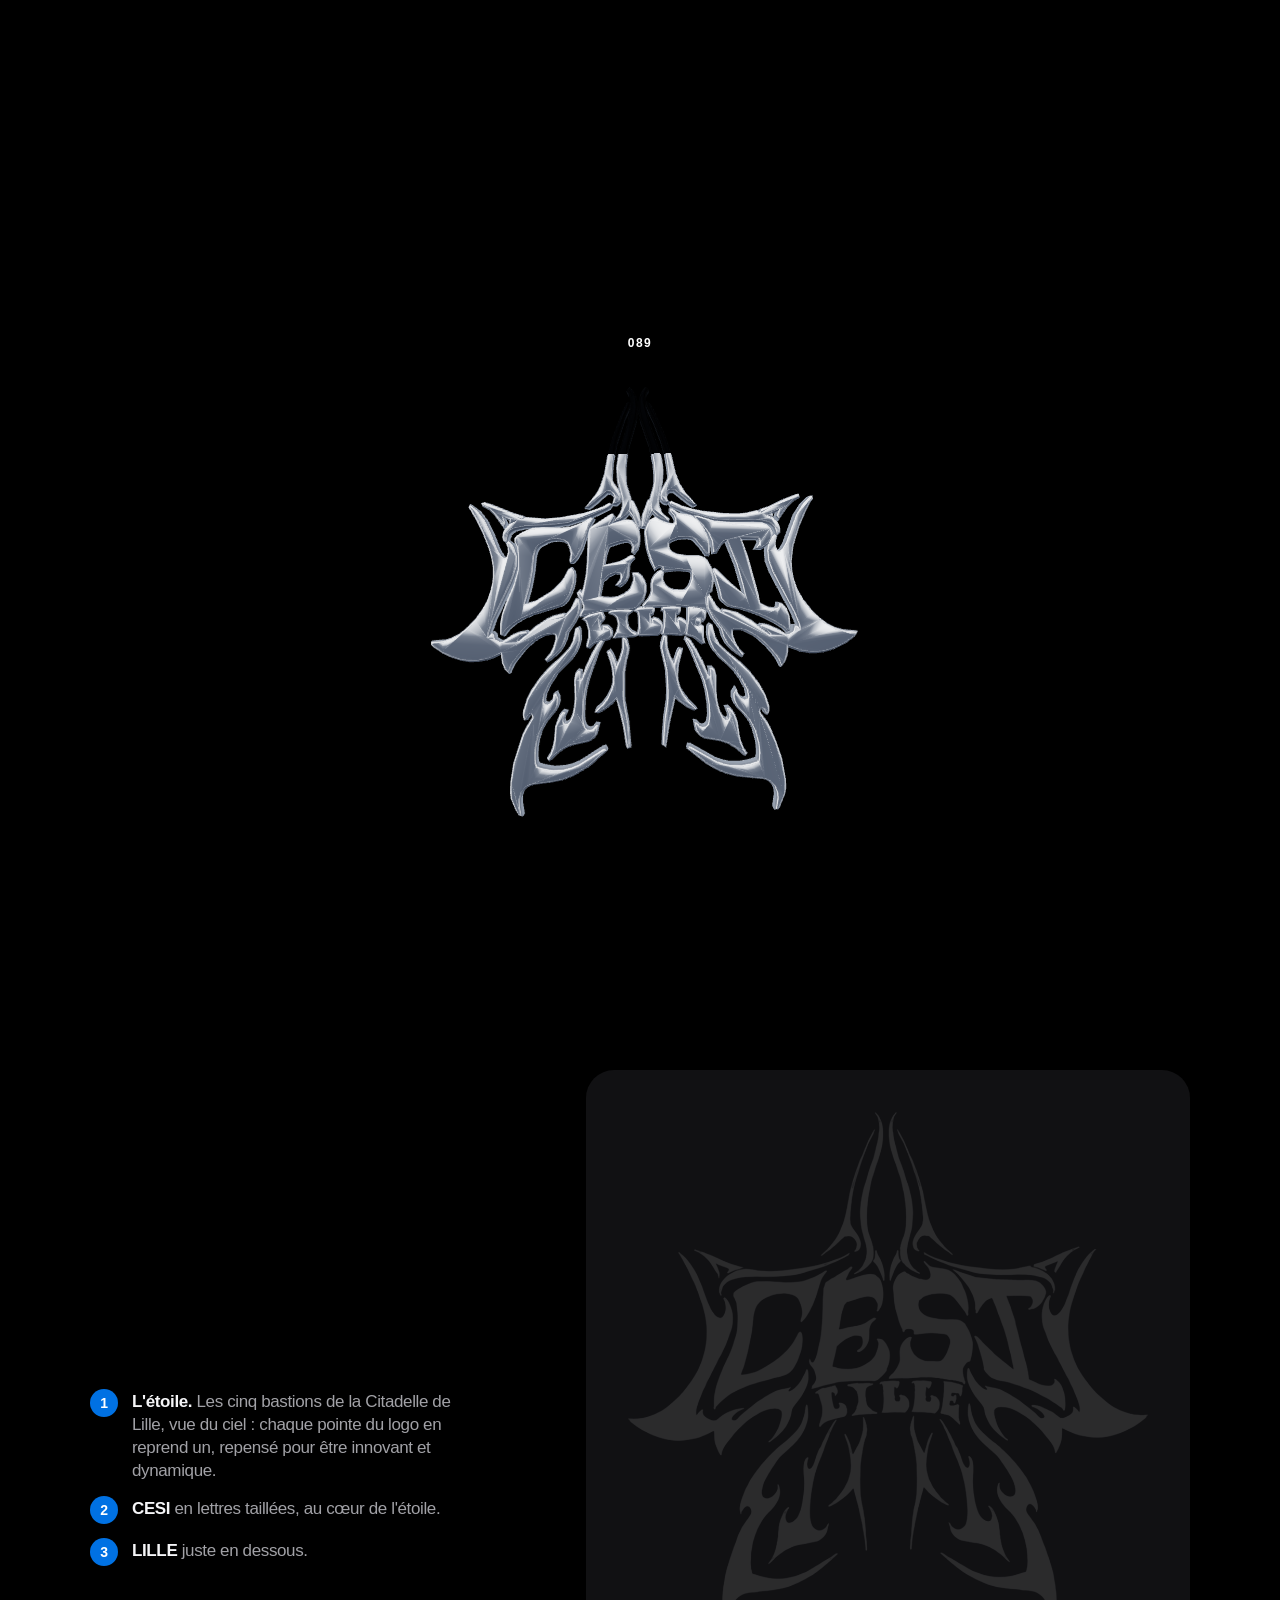
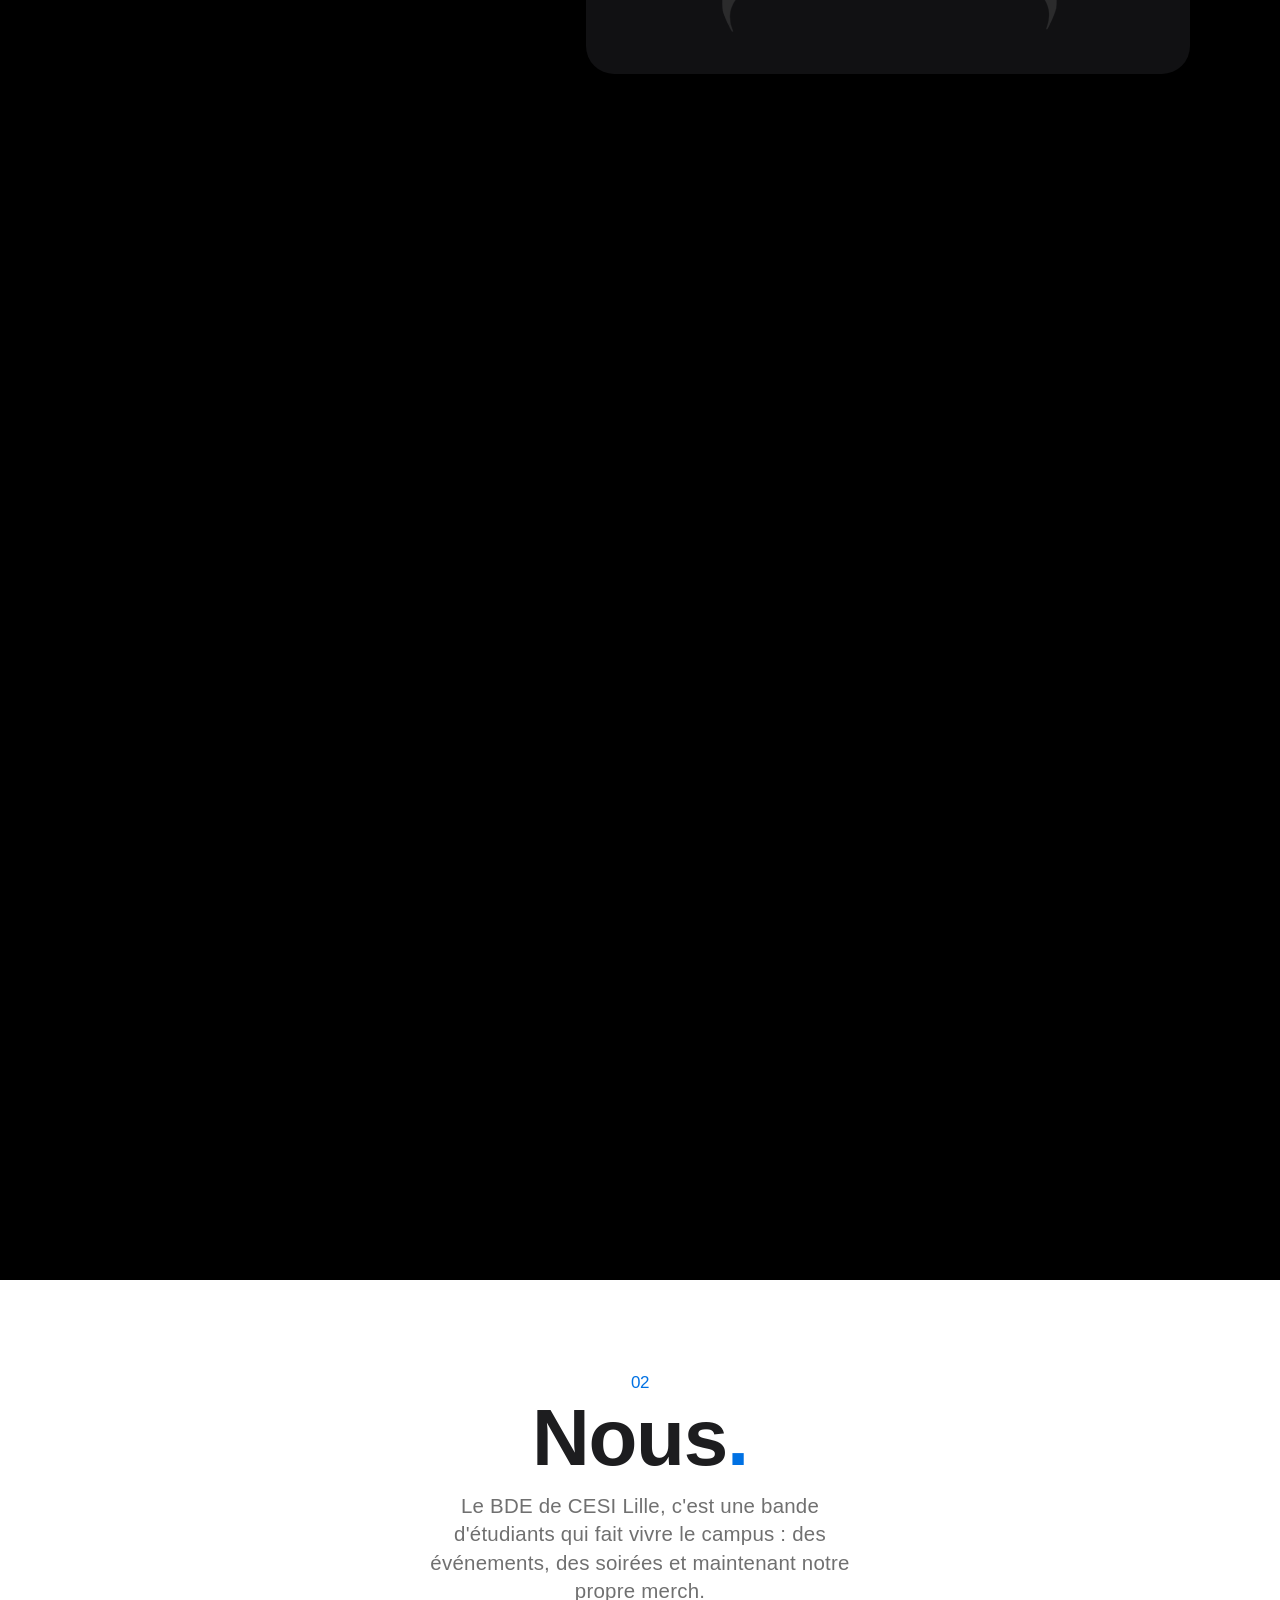
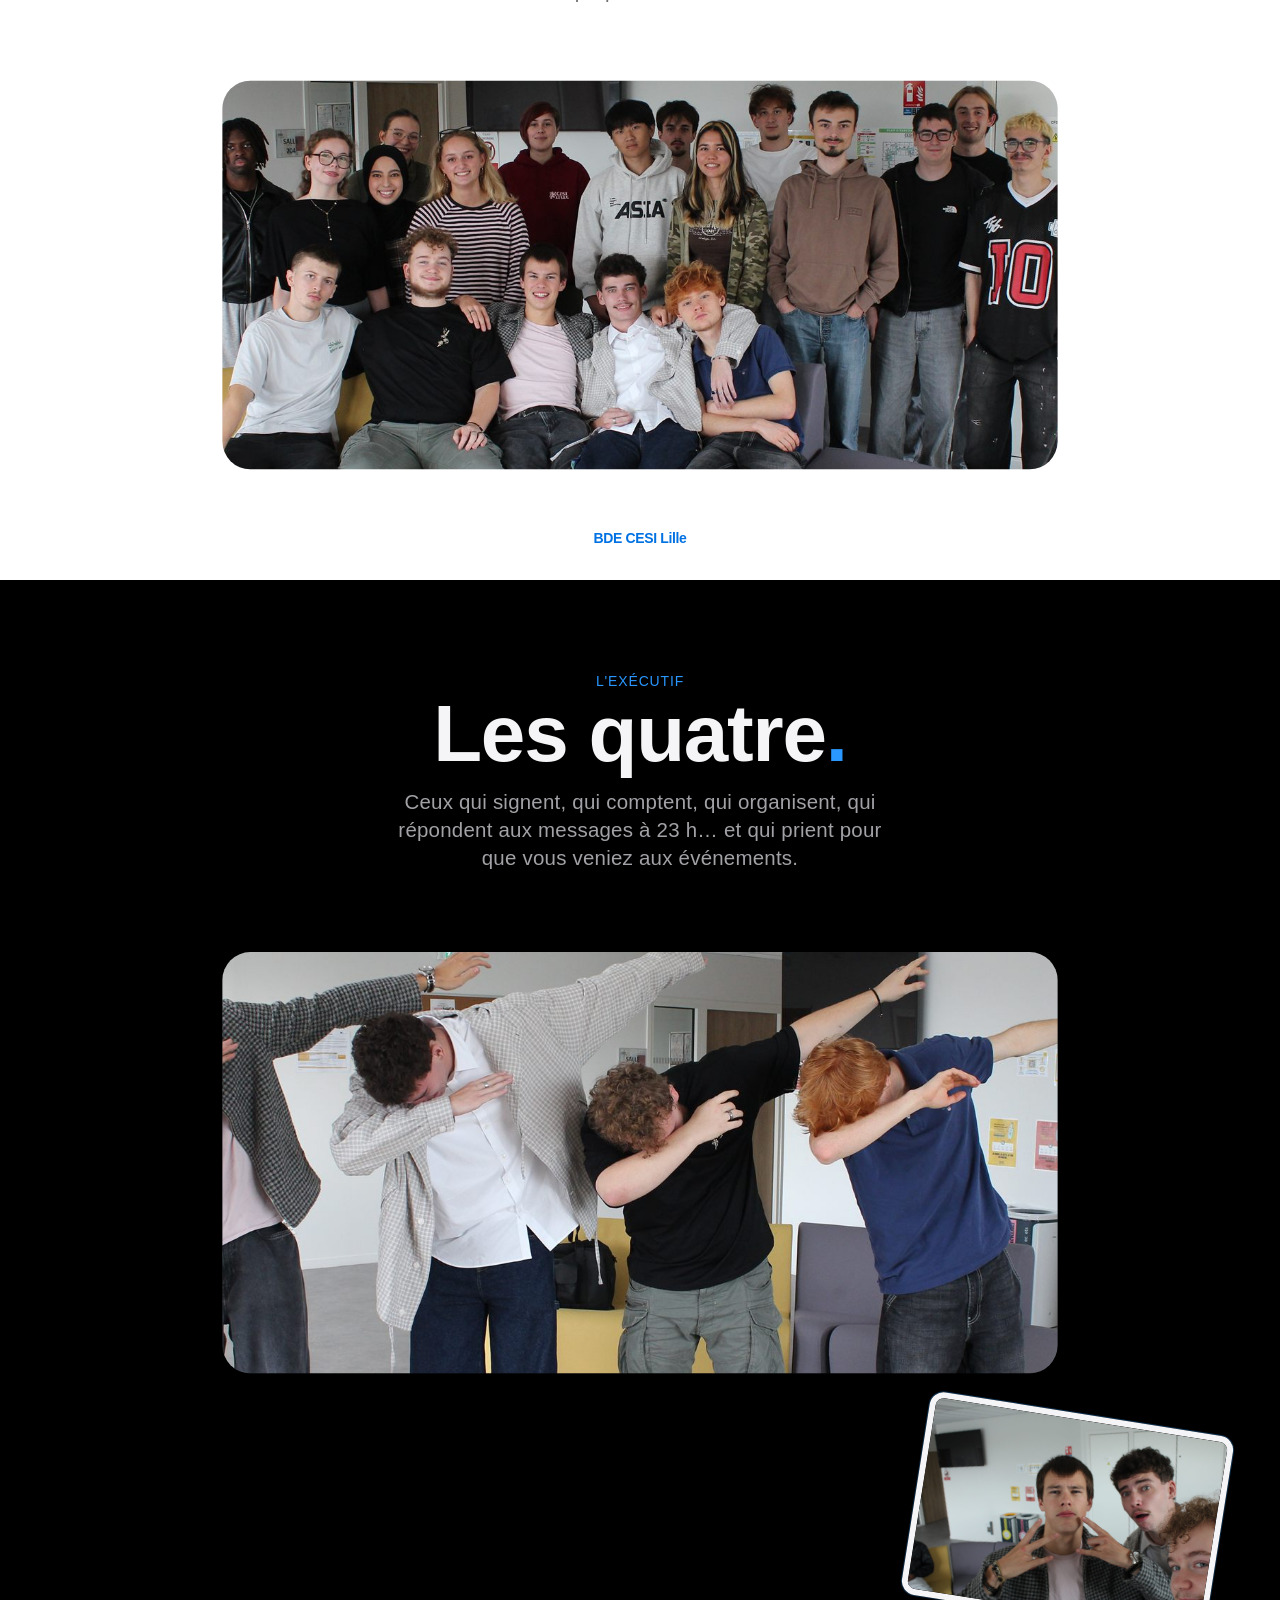
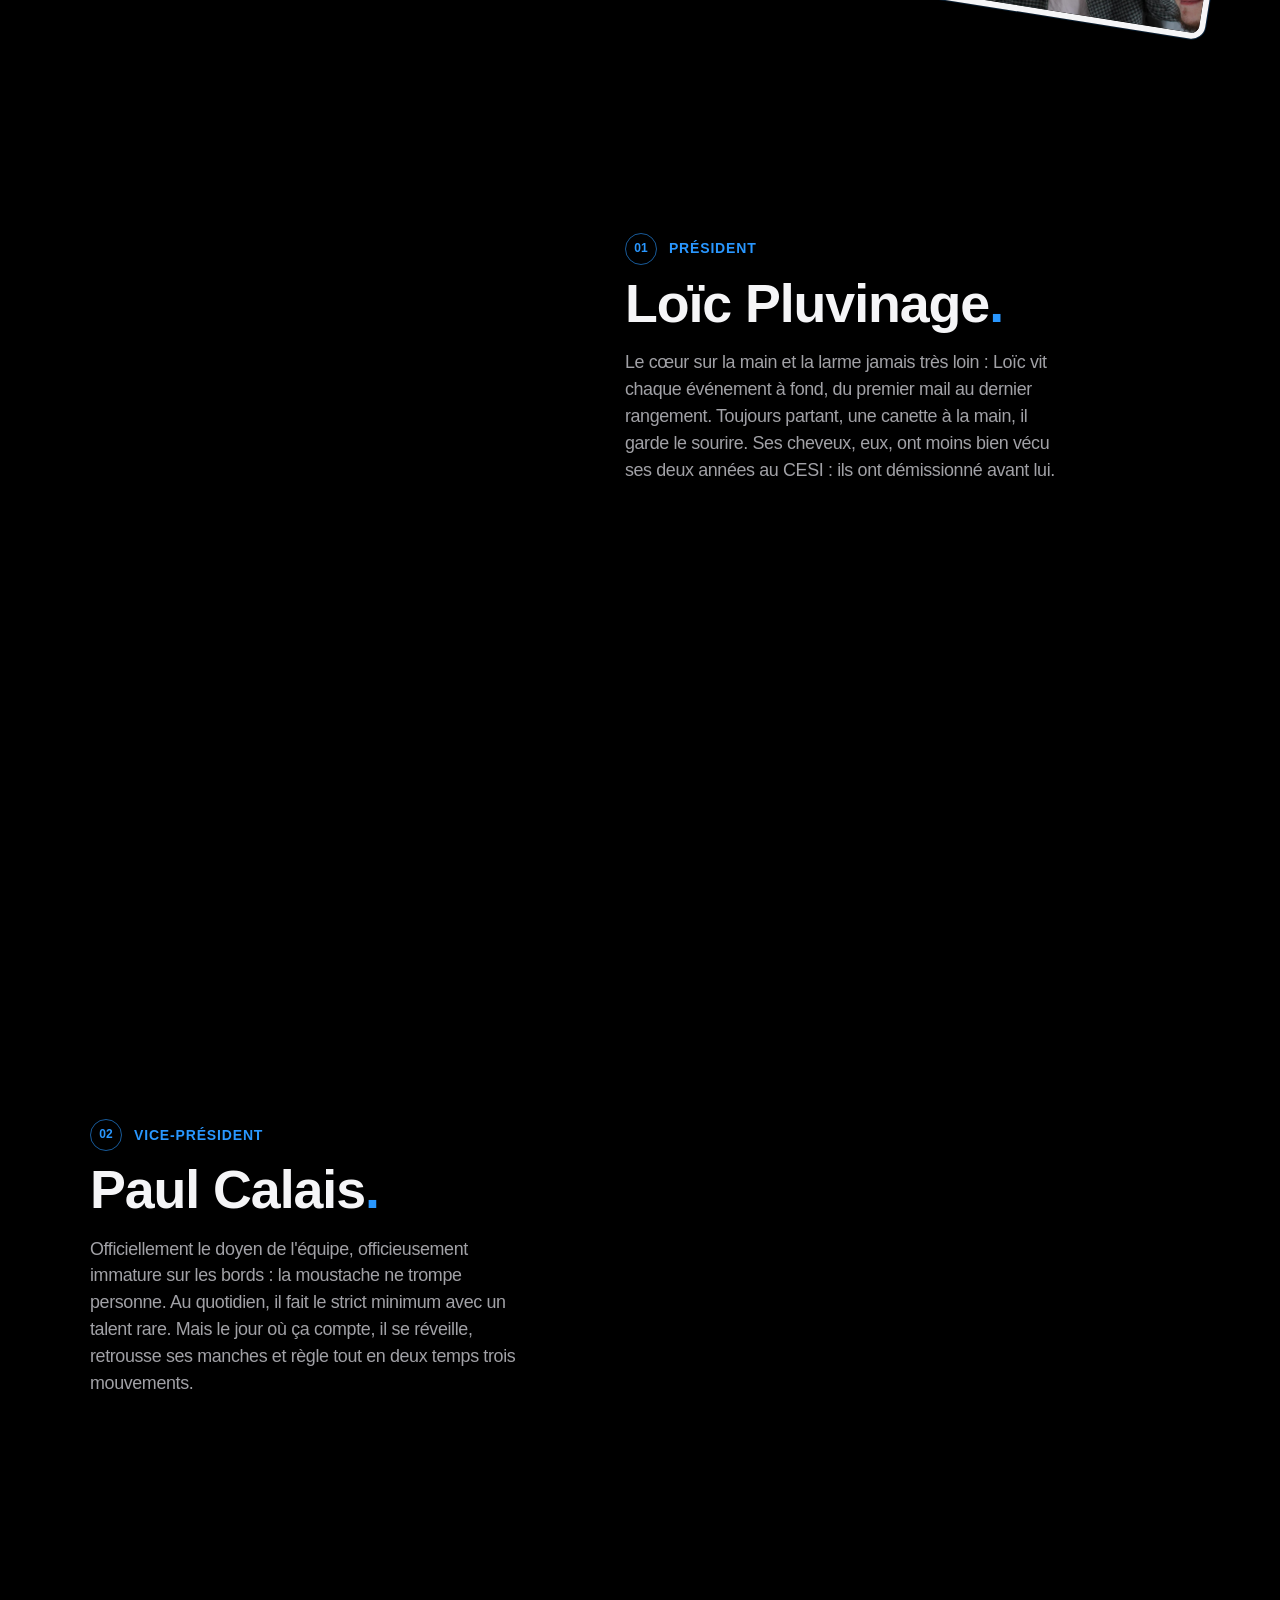
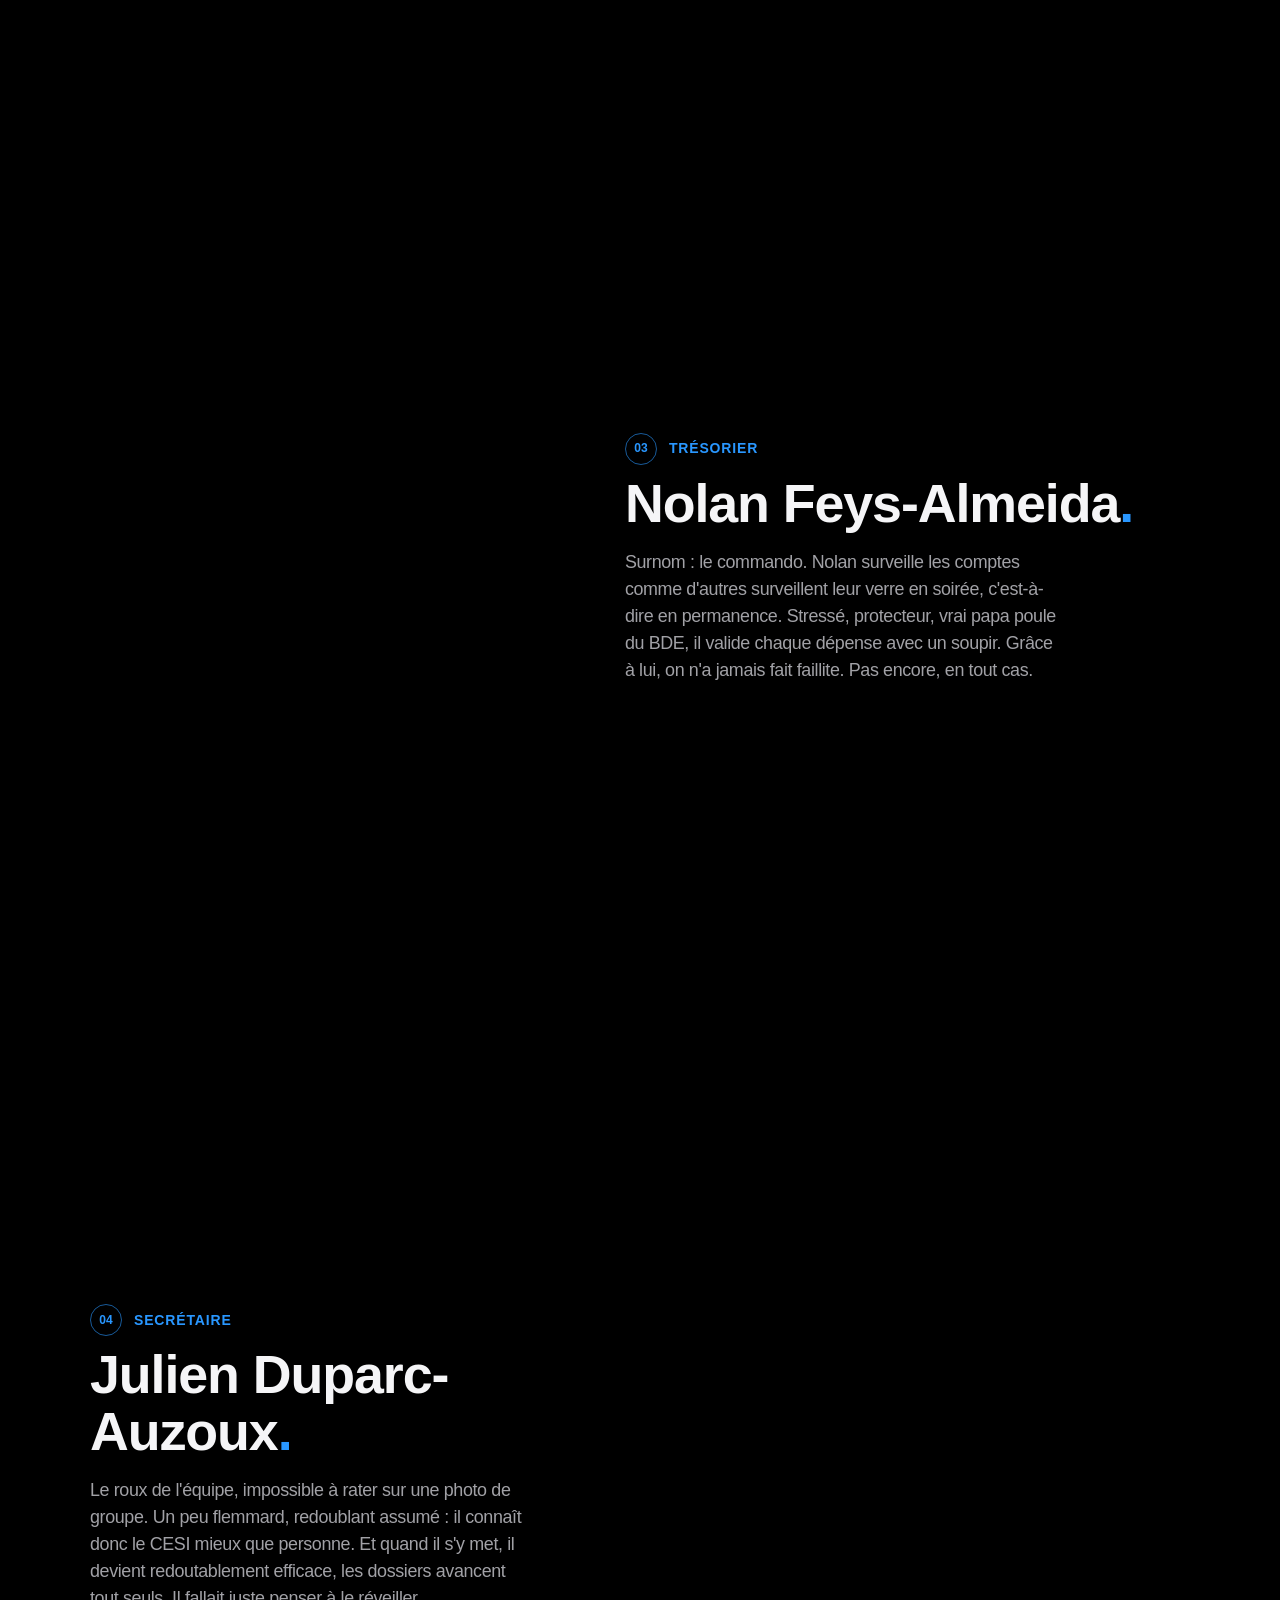
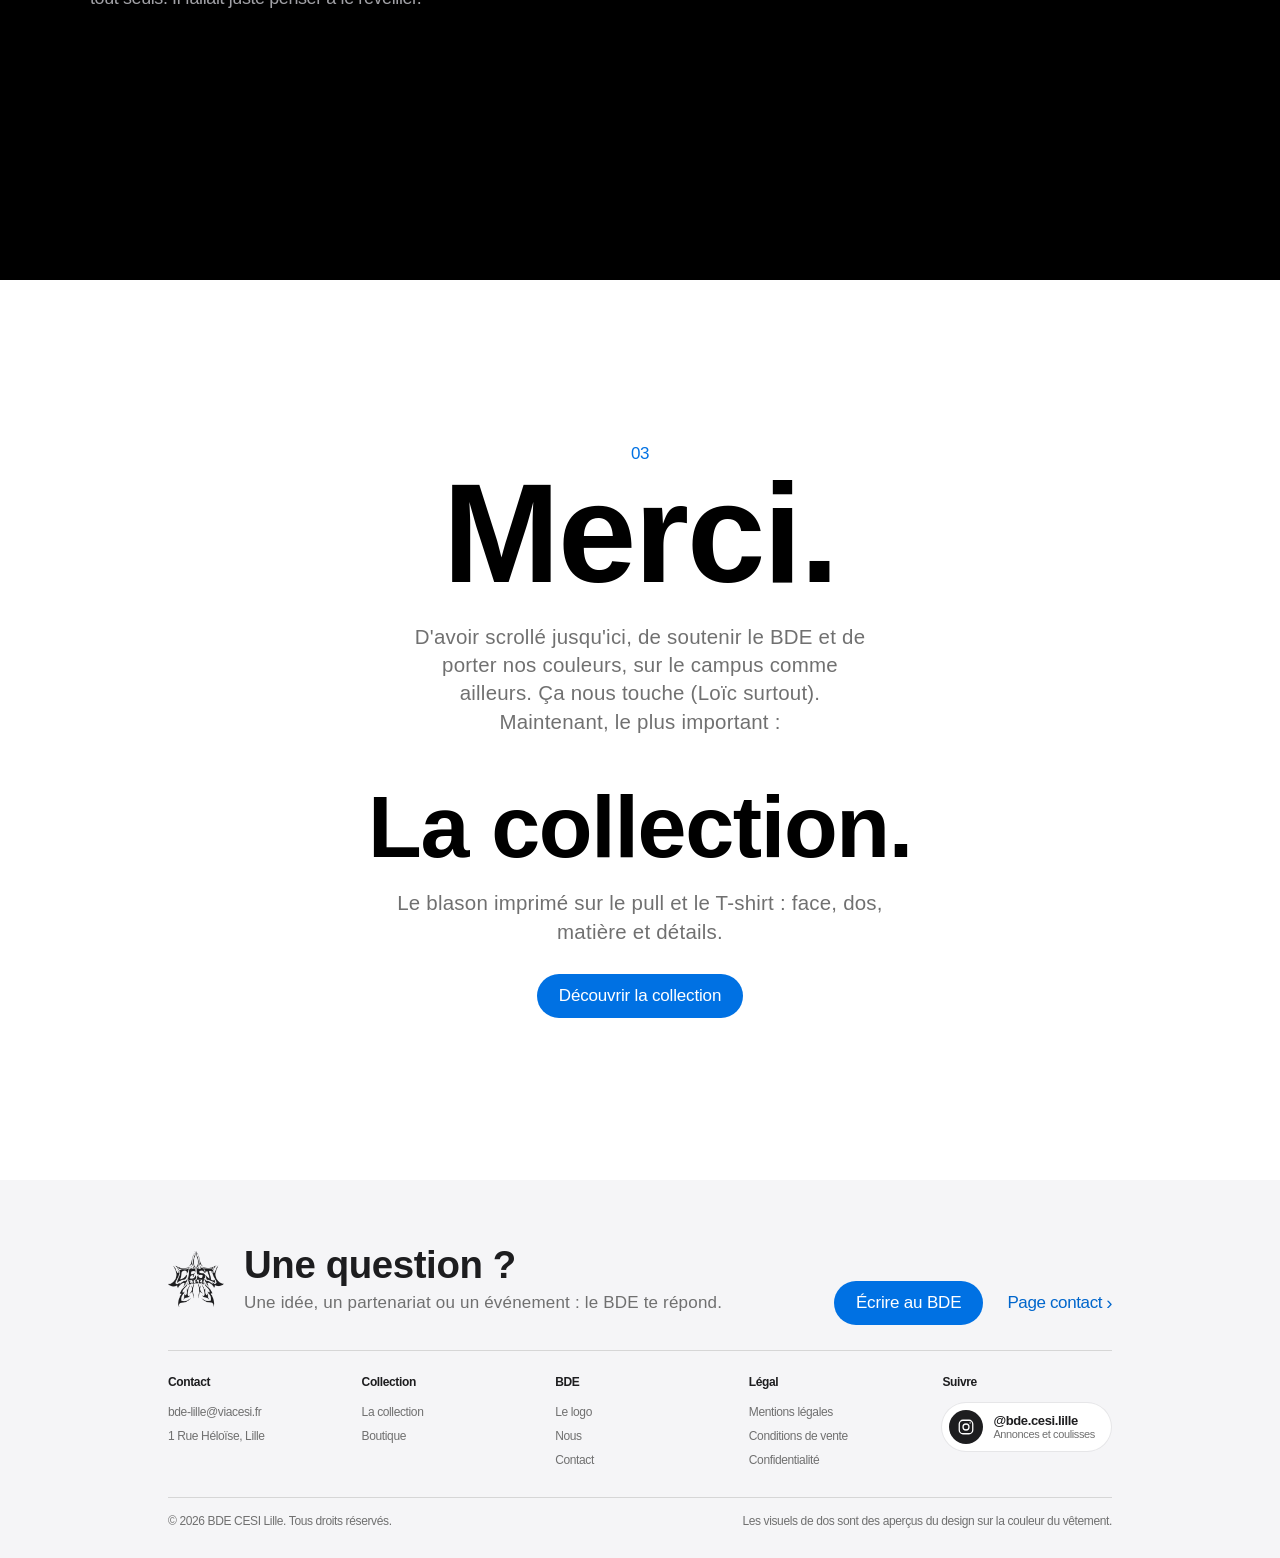
==== commit 9dbb6cf8: "Accueil iPhone : plus de bande blanche sous « Notre logo » quand Safari replie sa barre Co-Authored-" ====
--- a/index.html
+++ b/index.html
@@ -18,16 +18,16 @@
 <meta name="twitter:card" content="summary_large_image">
 <meta name="twitter:image" content="https://bde-cesi-lille.fr/images/partage.jpg">
 <link rel="icon" type="image/png" href="favicon.png">
-<link rel="stylesheet" href="site.css?v=2026112643">
-<script src="boot.js?v=2026112643"></script>
+<link rel="stylesheet" href="site.css?v=2026112644">
+<script src="boot.js?v=2026112644"></script>
 <script src="vendor/gsap.min.js" defer></script>
 <script src="vendor/ScrollTrigger.min.js" defer></script>
-<script src="products.js?v=2026112643" defer></script>
-<script src="chargement.js?v=2026112643" defer></script>
-<script src="nav.js?v=2026112643" defer></script>
-<script src="logo-shape.js?v=2026112643" defer></script>
-<script type="module" src="pendant.js?v=2026112643"></script>
-<script src="home.js?v=2026112643" defer></script>
+<script src="products.js?v=2026112644" defer></script>
+<script src="chargement.js?v=2026112644" defer></script>
+<script src="nav.js?v=2026112644" defer></script>
+<script src="logo-shape.js?v=2026112644" defer></script>
+<script type="module" src="pendant.js?v=2026112644"></script>
+<script src="home.js?v=2026112644" defer></script>
 </head>
 <body>
 <!-- Écran de chargement (une fois par session) : la page est noire et le médaillon 3D lui-même se remplit de chrome liquide -->
--- a/site.css
+++ b/site.css
@@ -234,6 +234,9 @@
 .socle{isolation:isolate;color:#f5f5f7}
 /* fond noir pleine largeur sans dépendre de 100vw (sur certains téléphones, 100vw laissait une bande blanche à gauche) */
 .socle{background:#000;box-shadow:0 0 0 100vmax #000;clip-path:inset(0 -100vmax)}
+/* iPhone : la partie épinglée fait 100svh, mais quand Safari replie sa barre l'écran devient plus haut ; la bande
+   en dessous laissait voir le blanc de la page (coupure). L'emplacement réservé par l'épinglage est donc noir lui aussi. */
+.pin-spacer:has(> #design){background:#000}
 .socle .num{color:#86868b}
 .socle .display,.socle .lead,.socle .keys b{color:#f5f5f7}
 .socle .keys p{color:#a1a1a6}
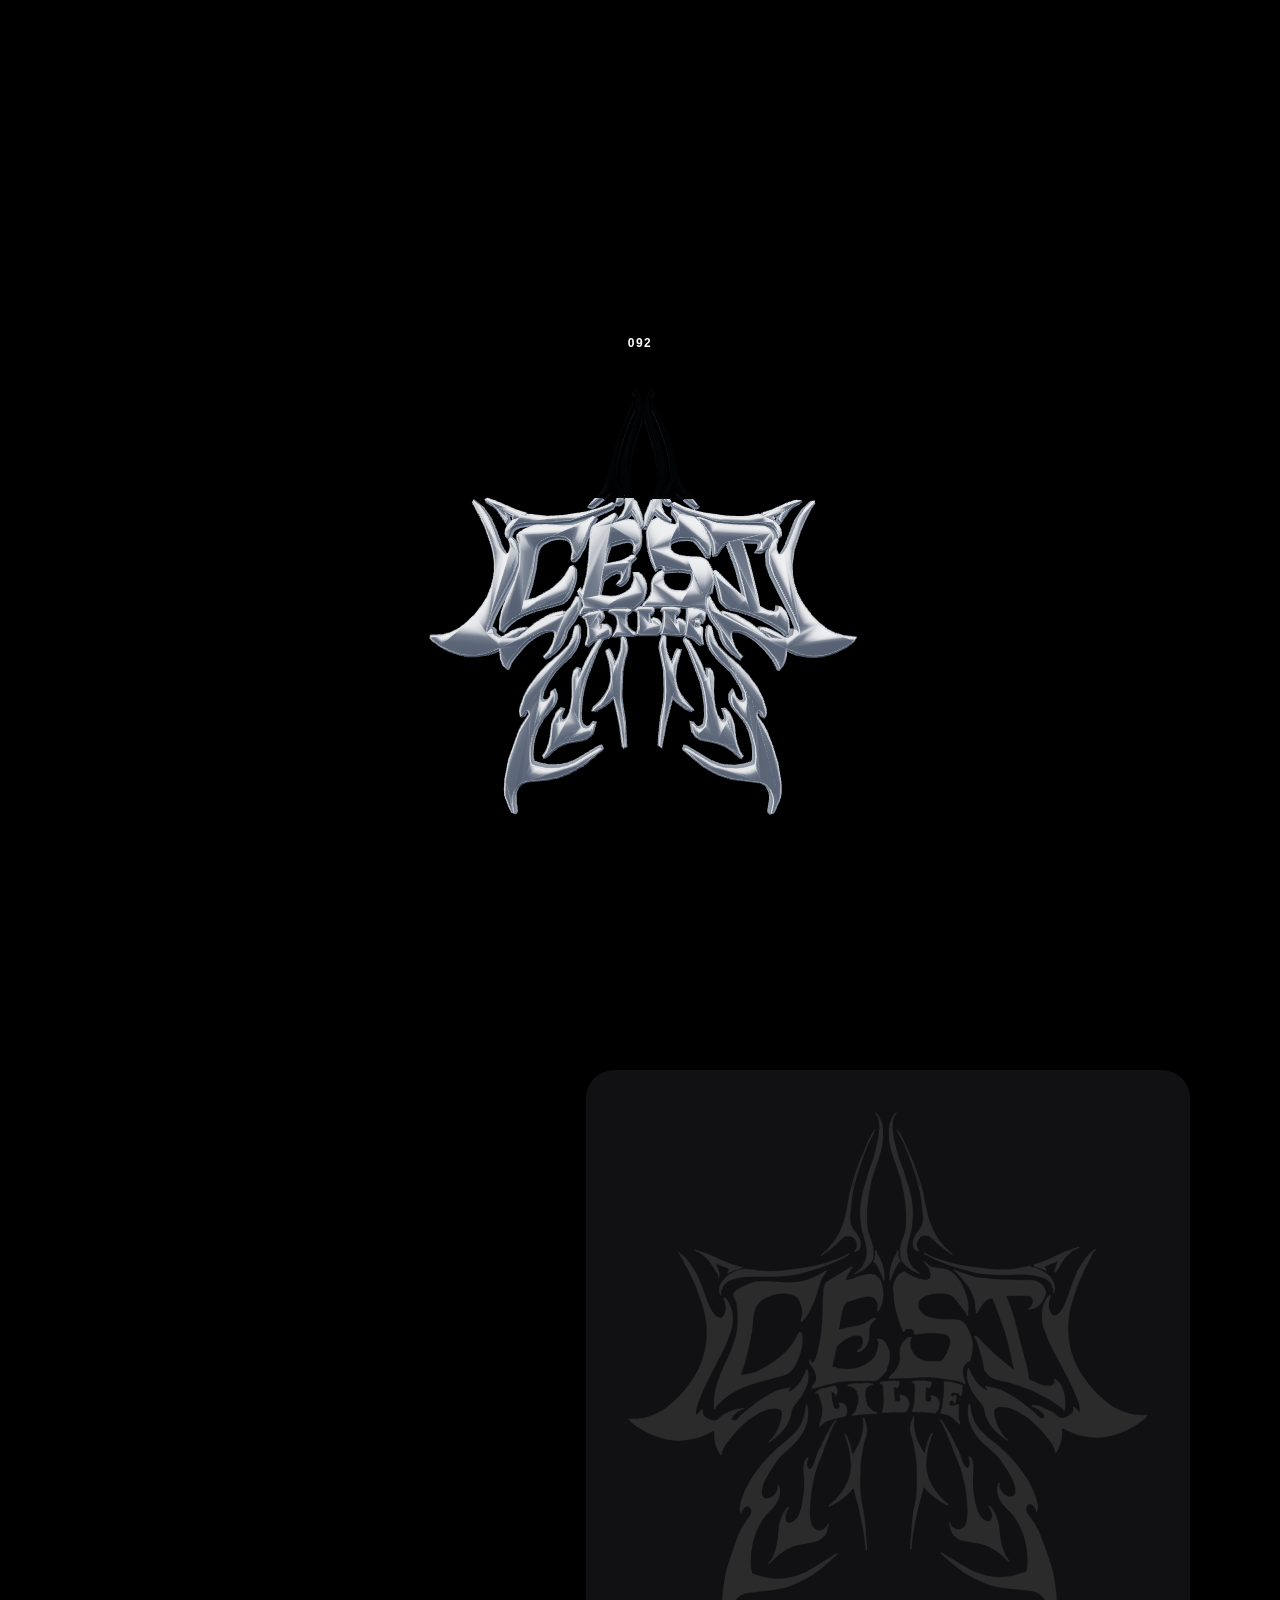
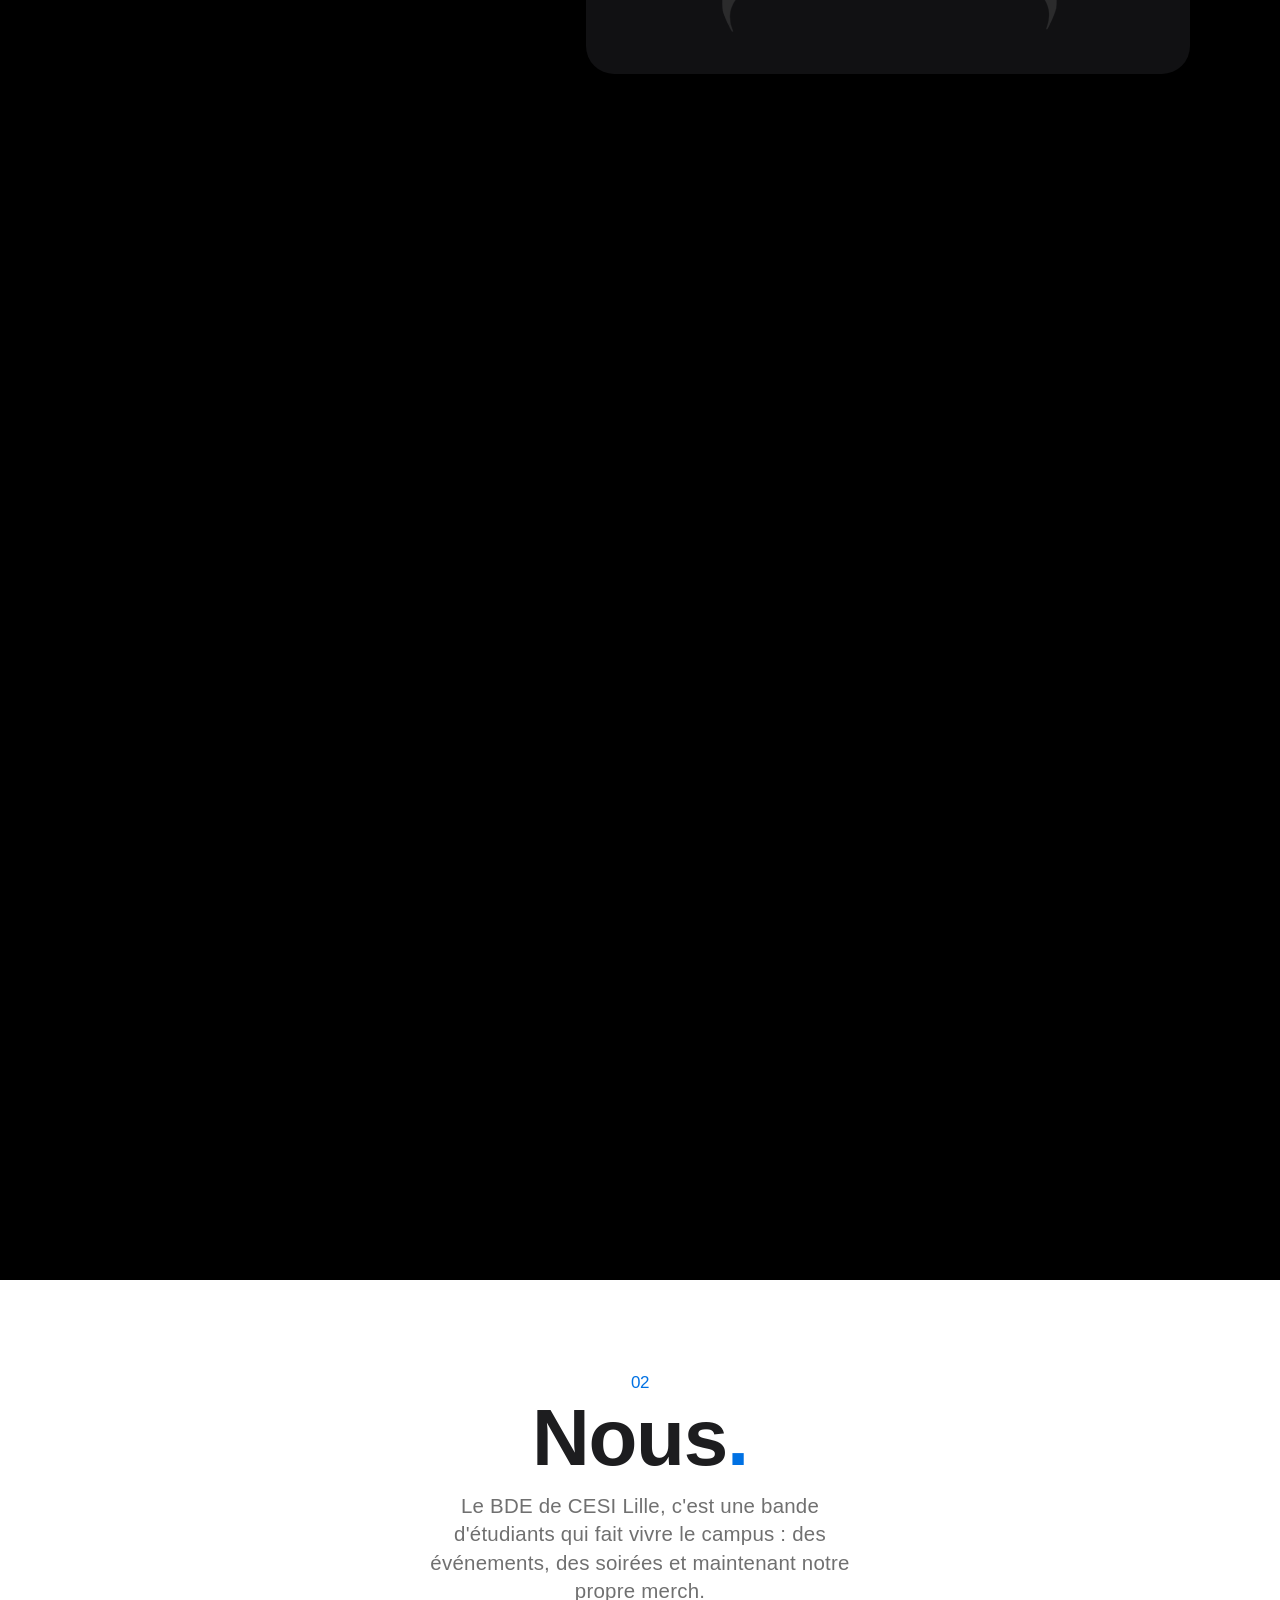
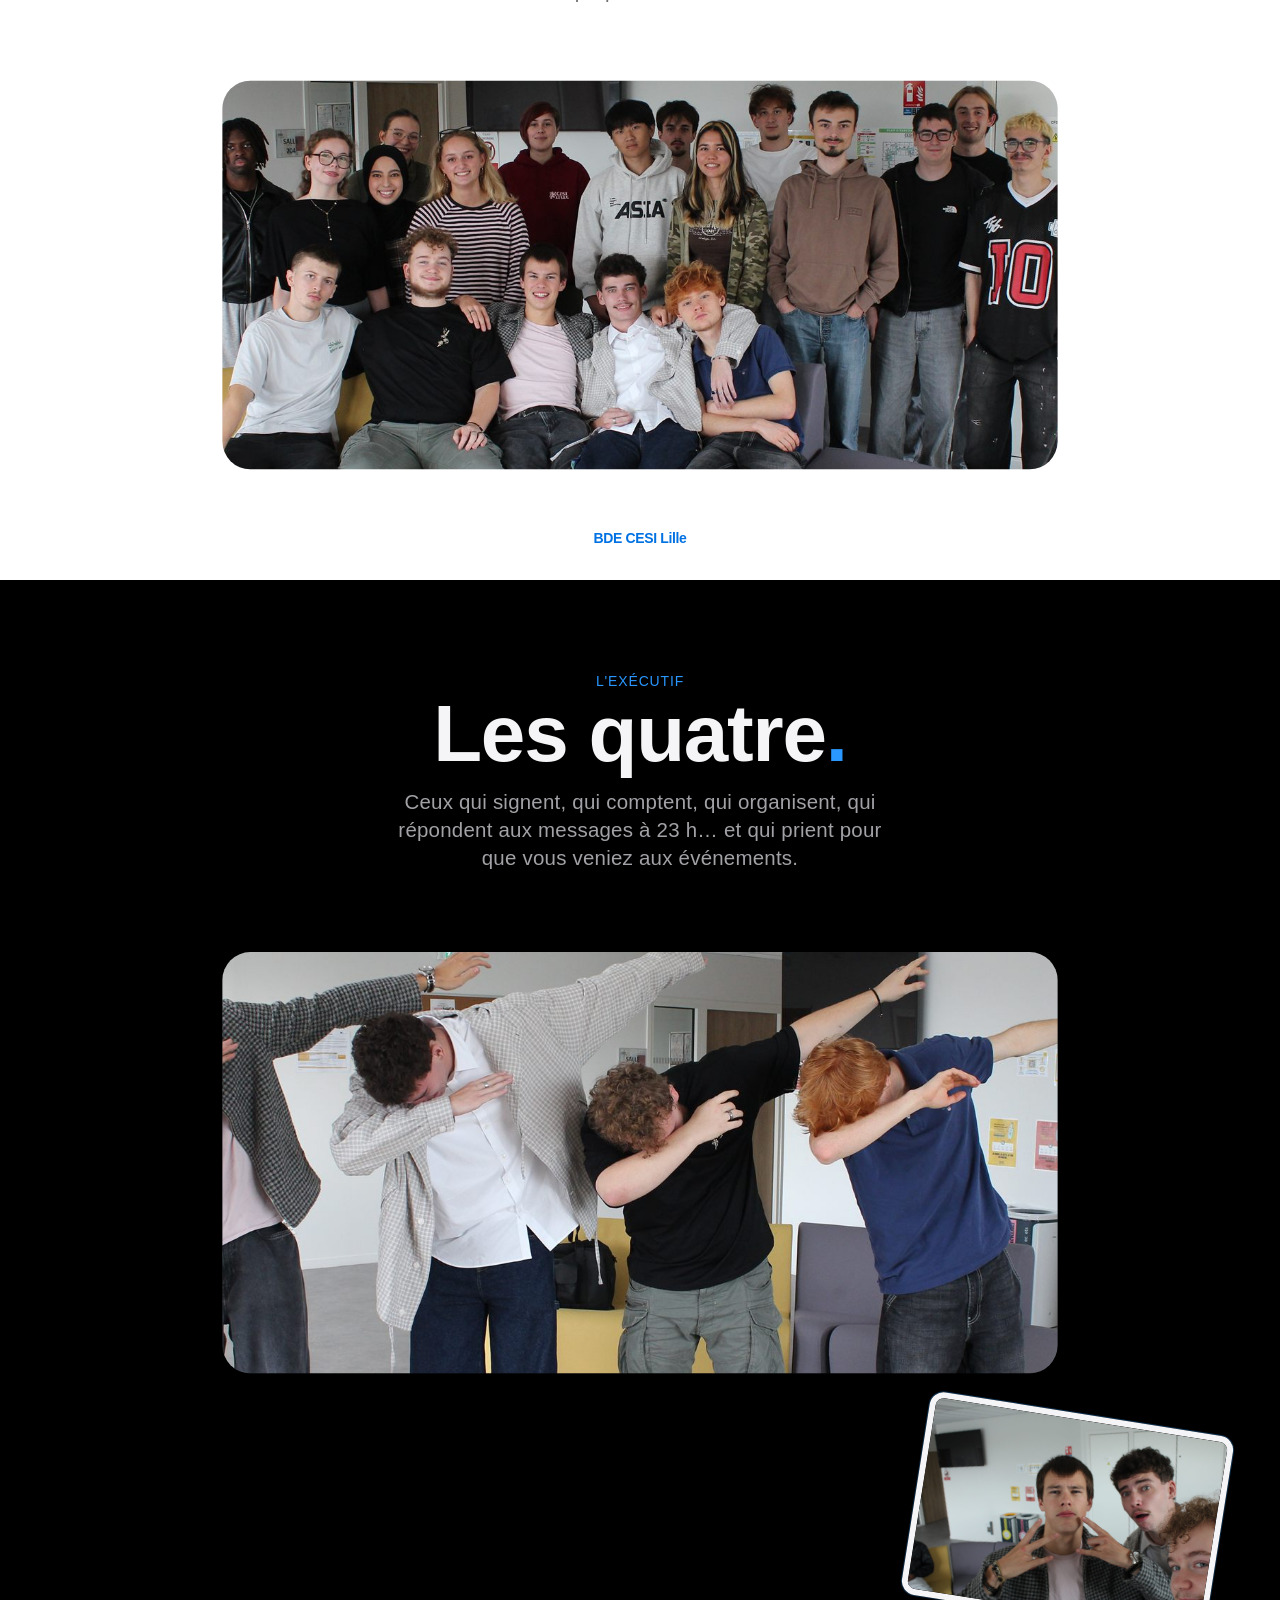
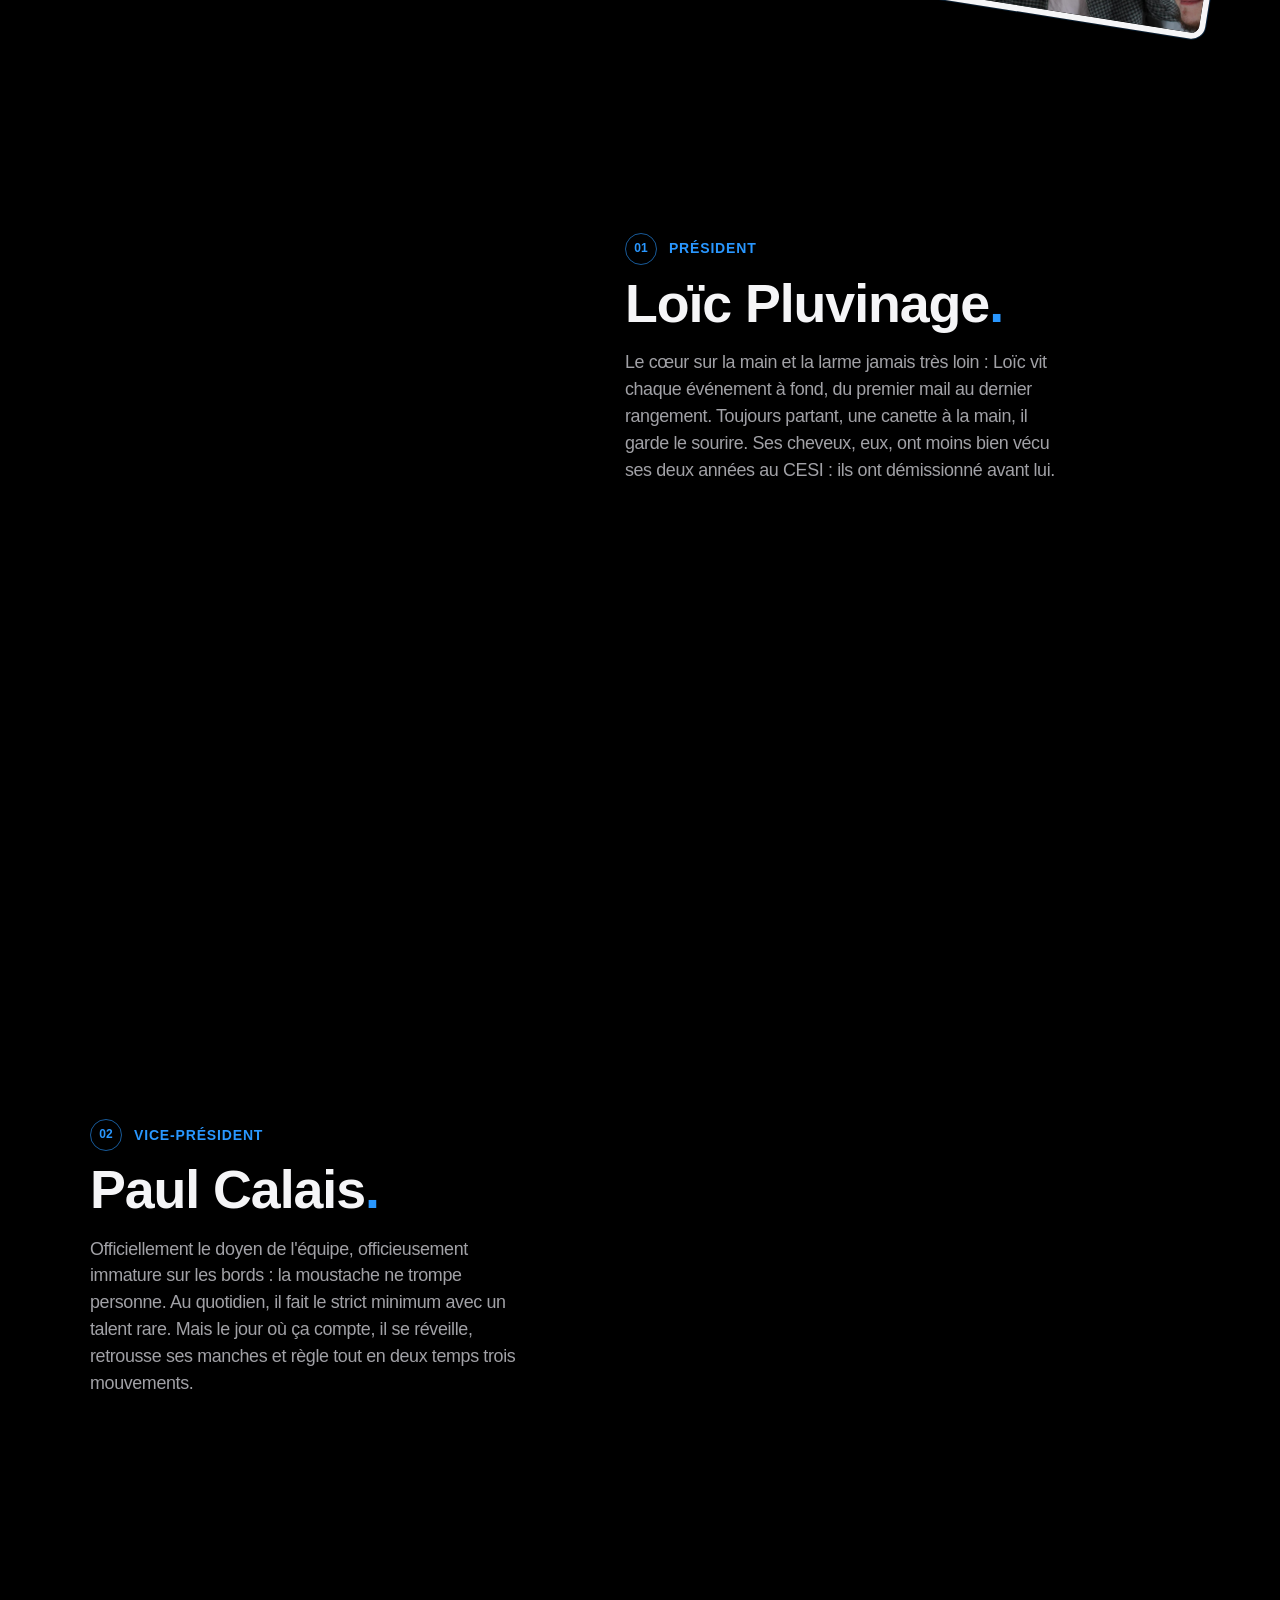
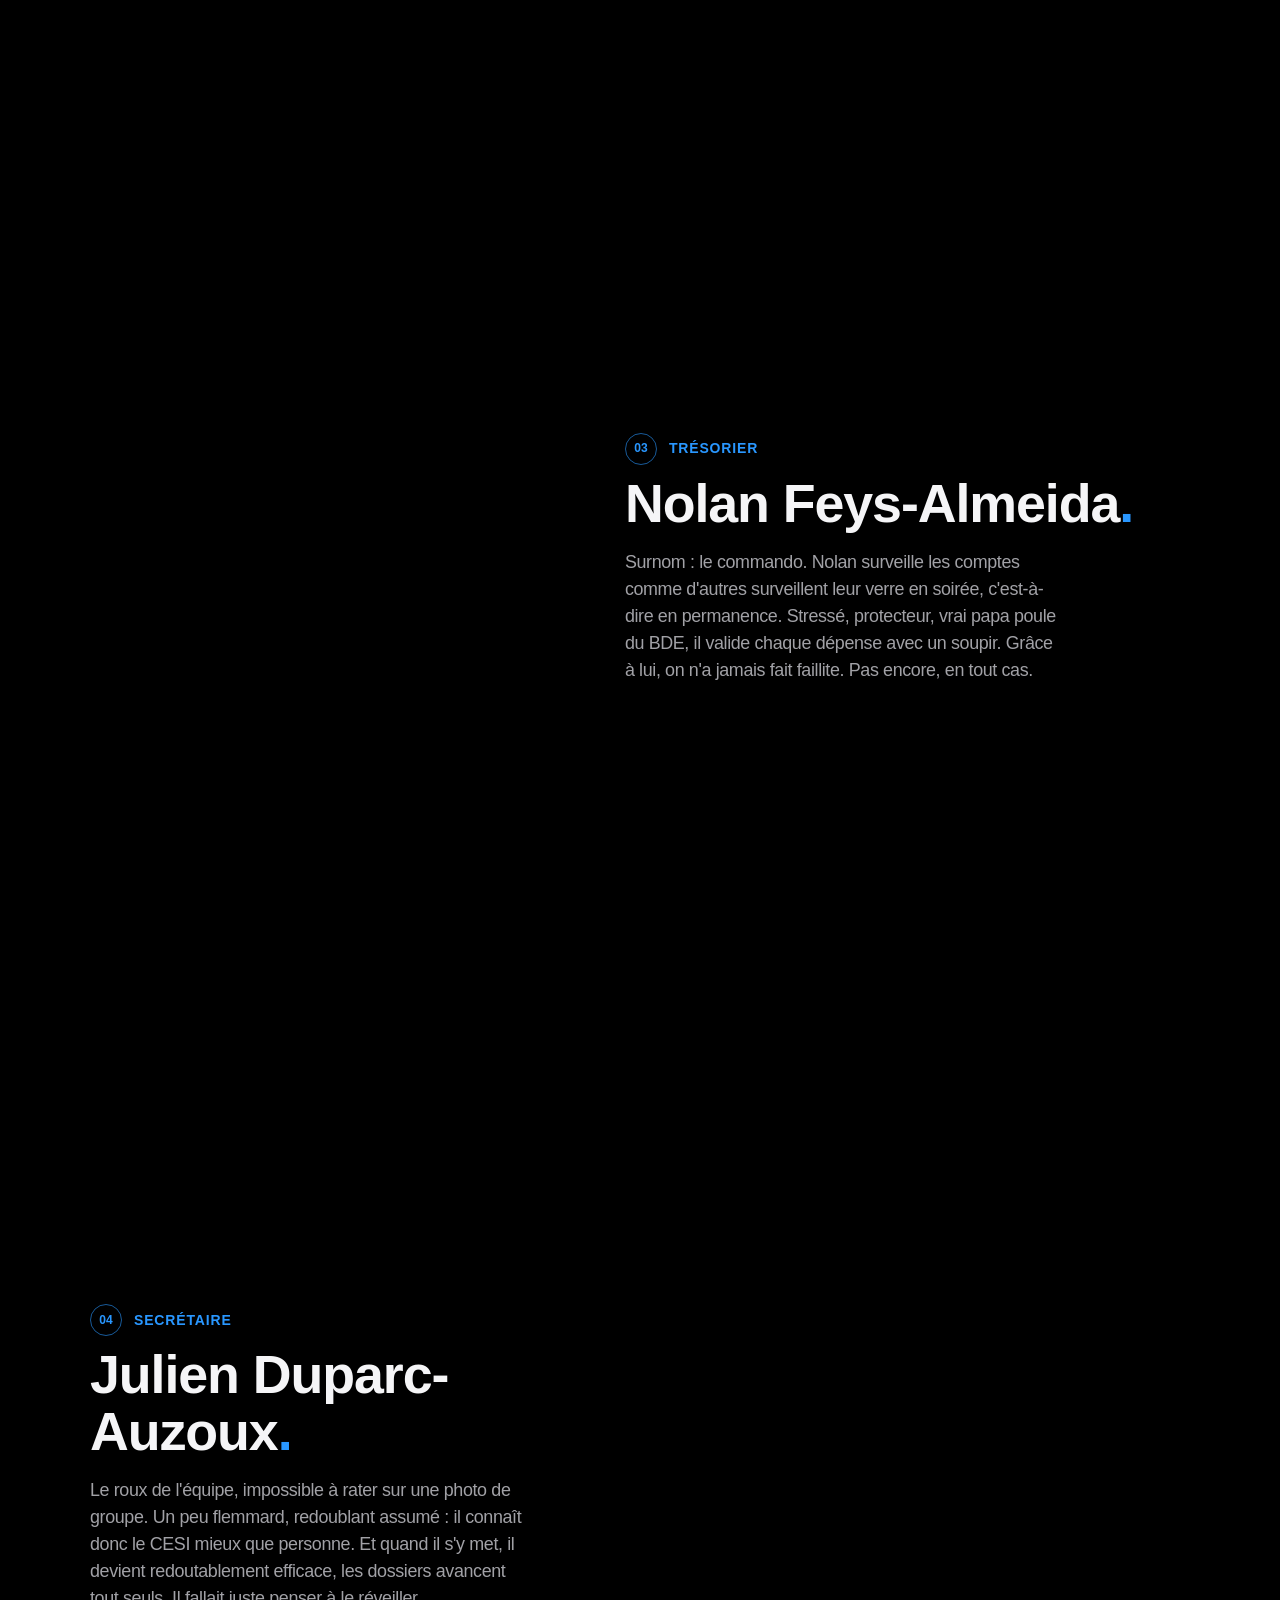
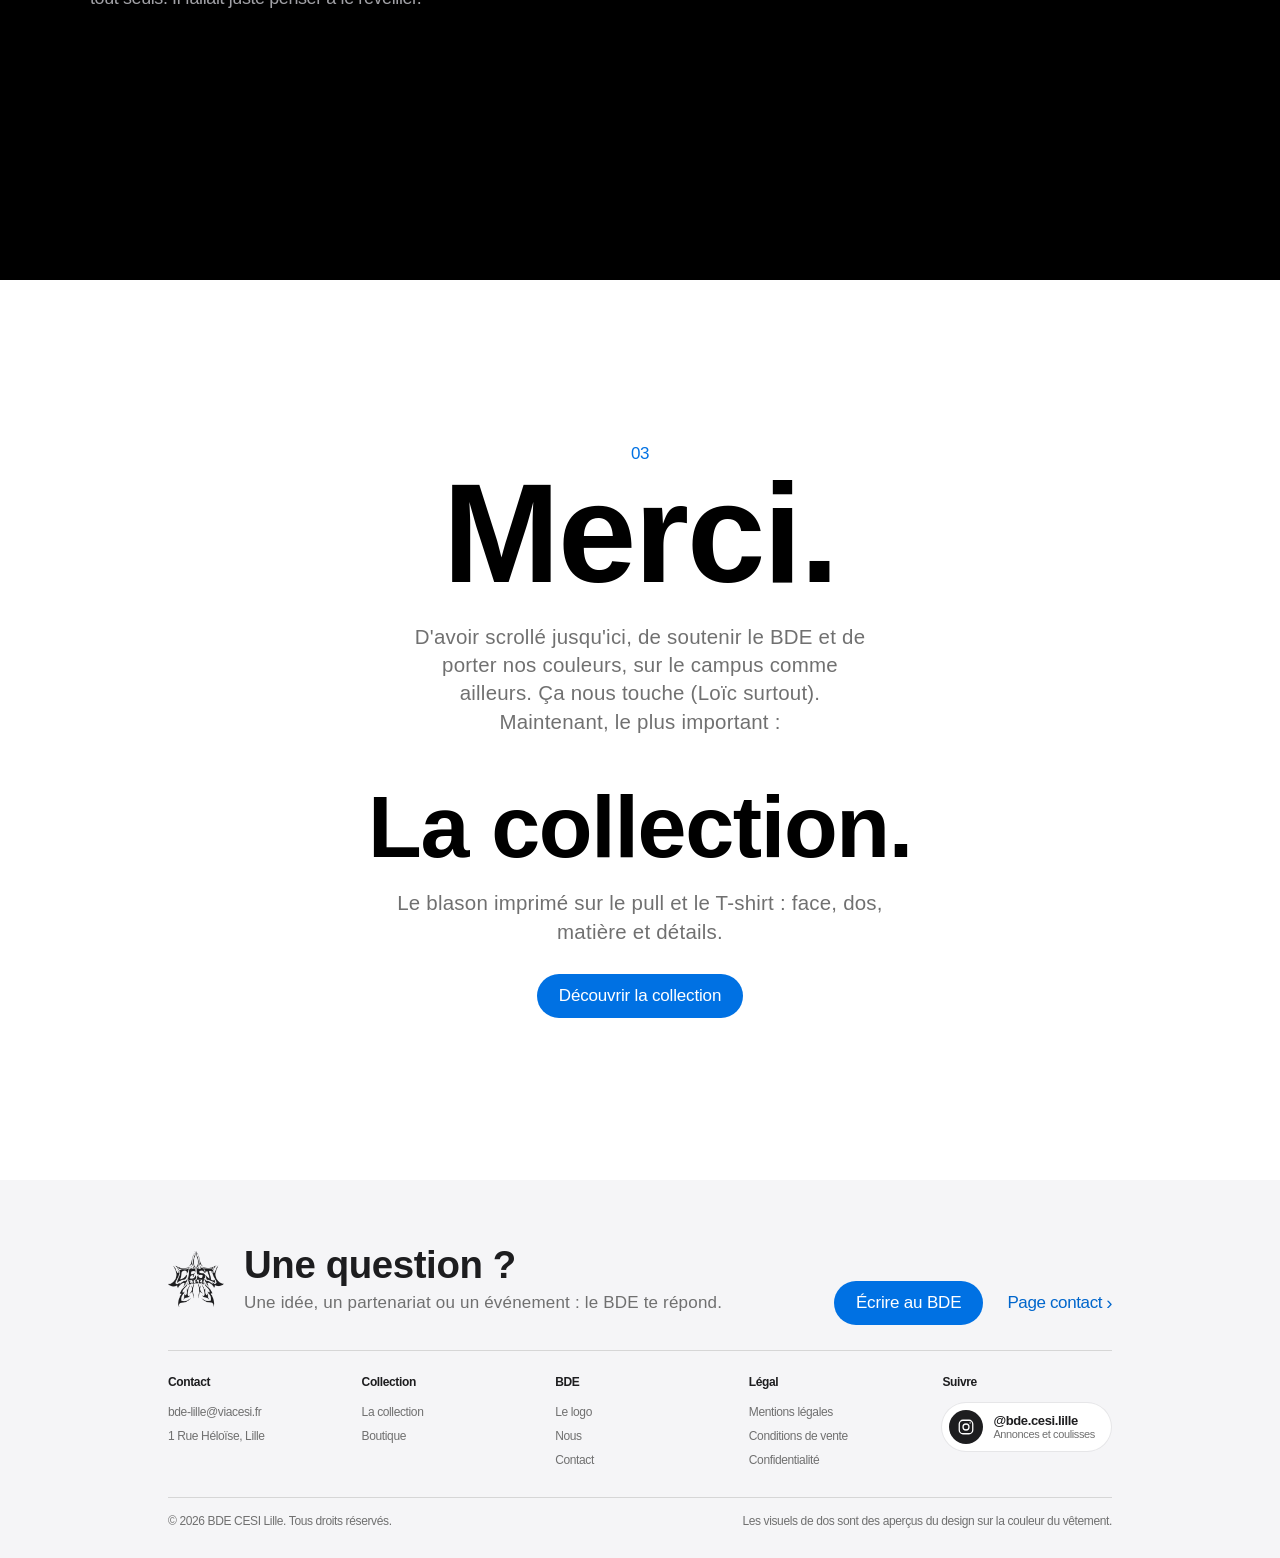
==== commit cb2cb2f6: "Téléphone : barre du haut qui bascule en entier sur les parties noires, « cinq » T-shirts sur la tri" ====
--- a/index.html
+++ b/index.html
@@ -18,16 +18,16 @@
 <meta name="twitter:card" content="summary_large_image">
 <meta name="twitter:image" content="https://bde-cesi-lille.fr/images/partage.jpg">
 <link rel="icon" type="image/png" href="favicon.png">
-<link rel="stylesheet" href="site.css?v=2026112644">
-<script src="boot.js?v=2026112644"></script>
+<link rel="stylesheet" href="site.css?v=2026112645">
+<script src="boot.js?v=2026112645"></script>
 <script src="vendor/gsap.min.js" defer></script>
 <script src="vendor/ScrollTrigger.min.js" defer></script>
-<script src="products.js?v=2026112644" defer></script>
-<script src="chargement.js?v=2026112644" defer></script>
-<script src="nav.js?v=2026112644" defer></script>
-<script src="logo-shape.js?v=2026112644" defer></script>
-<script type="module" src="pendant.js?v=2026112644"></script>
-<script src="home.js?v=2026112644" defer></script>
+<script src="products.js?v=2026112645" defer></script>
+<script src="chargement.js?v=2026112645" defer></script>
+<script src="nav.js?v=2026112645" defer></script>
+<script src="logo-shape.js?v=2026112645" defer></script>
+<script type="module" src="pendant.js?v=2026112645"></script>
+<script src="home.js?v=2026112645" defer></script>
 </head>
 <body>
 <!-- Écran de chargement (une fois par session) : la page est noire et le médaillon 3D lui-même se remplit de chrome liquide -->
--- a/site.css
+++ b/site.css
@@ -976,3 +976,8 @@
   footer .fcols .ig-ico svg{width:14px;height:14px}
   footer .copy{padding-top:10px;gap:4px;font-size:10px}
 }
+/* nombre de T-shirts sur la tringle : 7 sur ordinateur, 5 sur téléphone (products.js : rack / rackTel) */
+.n-tel{display:none}
+@media (max-width:639px){ .n-pc{display:none} .n-tel{display:inline} }
+/* petit téléphone : l'étiquette « Astuce » au-dessus du texte, pour qu'il garde toute la largeur */
+@media (max-width:400px){ .sm-astuce{display:grid;grid-template-columns:1fr auto;gap:8px 12px;font-size:16px} .sm-astuce b{justify-self:start} .sm-astuce span{grid-row:2} .sm-astuce i{grid-row:1 / 3;grid-column:2;align-self:center} }
